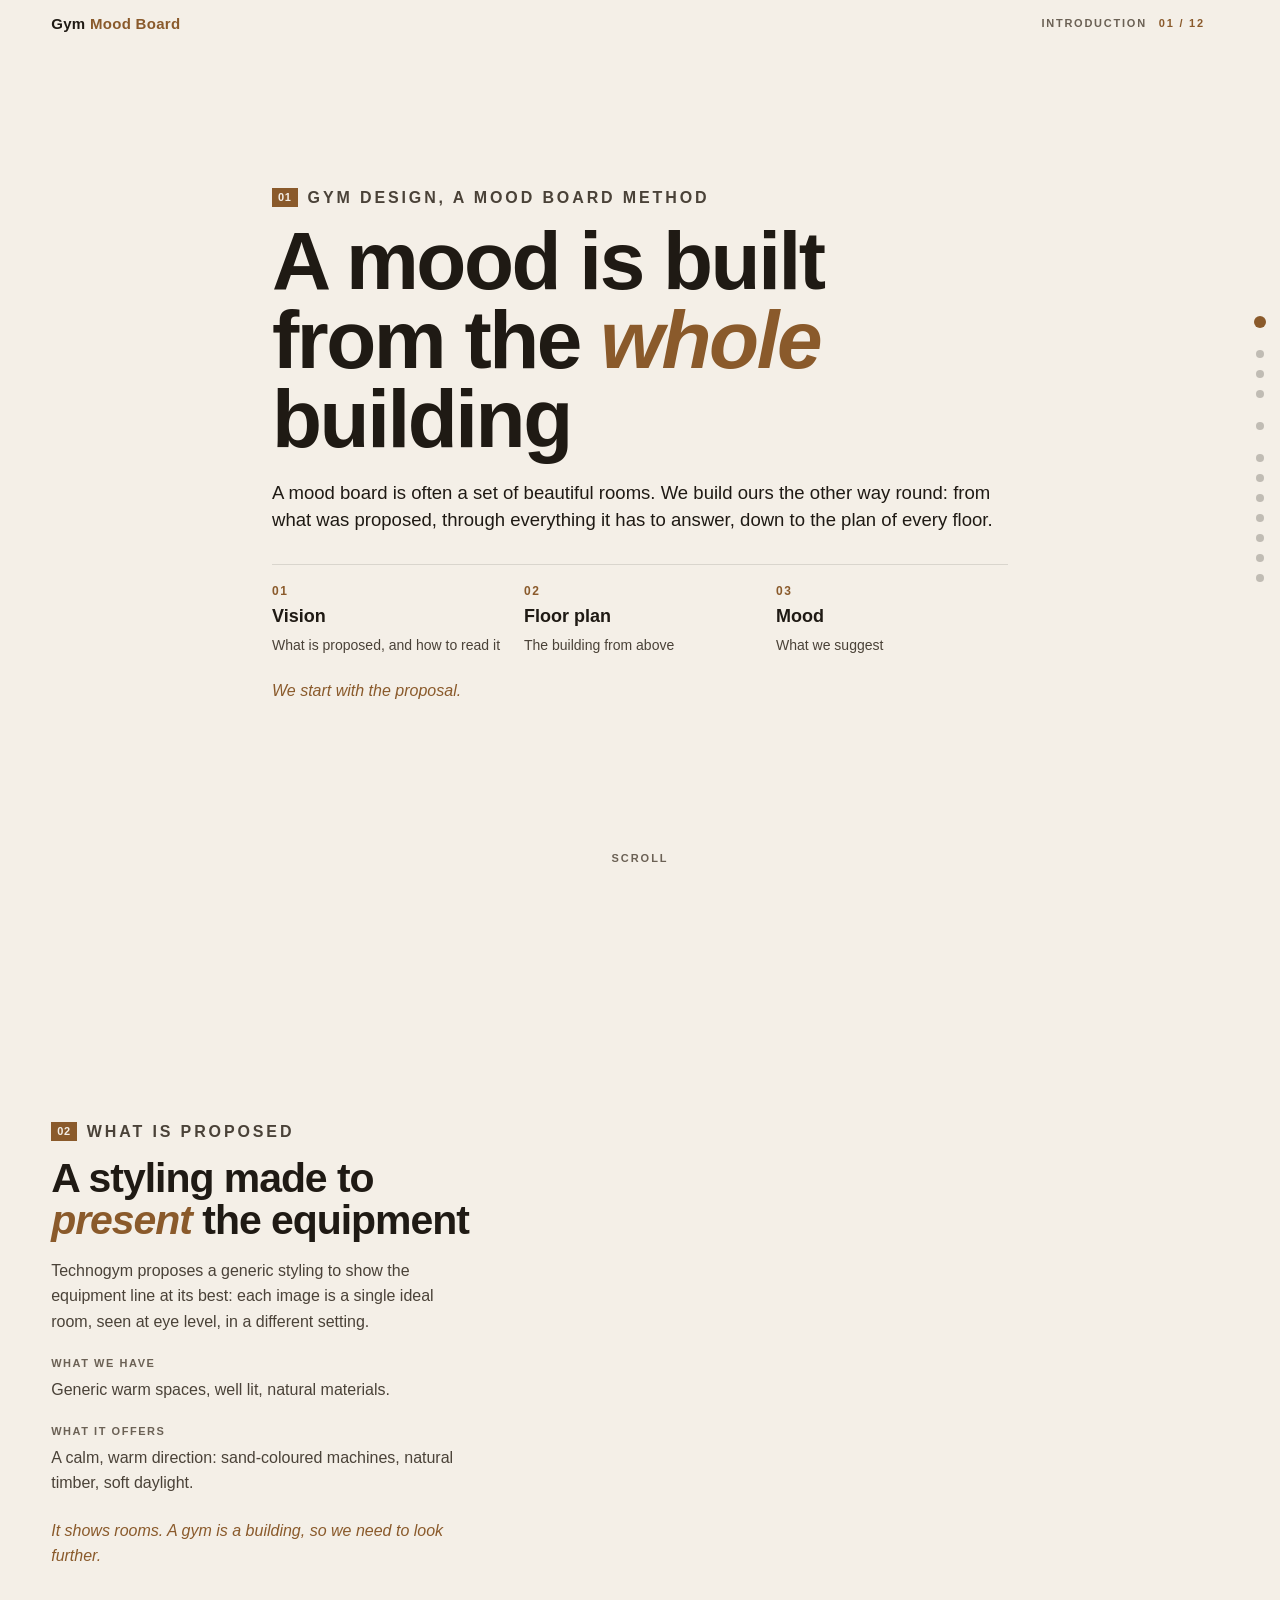
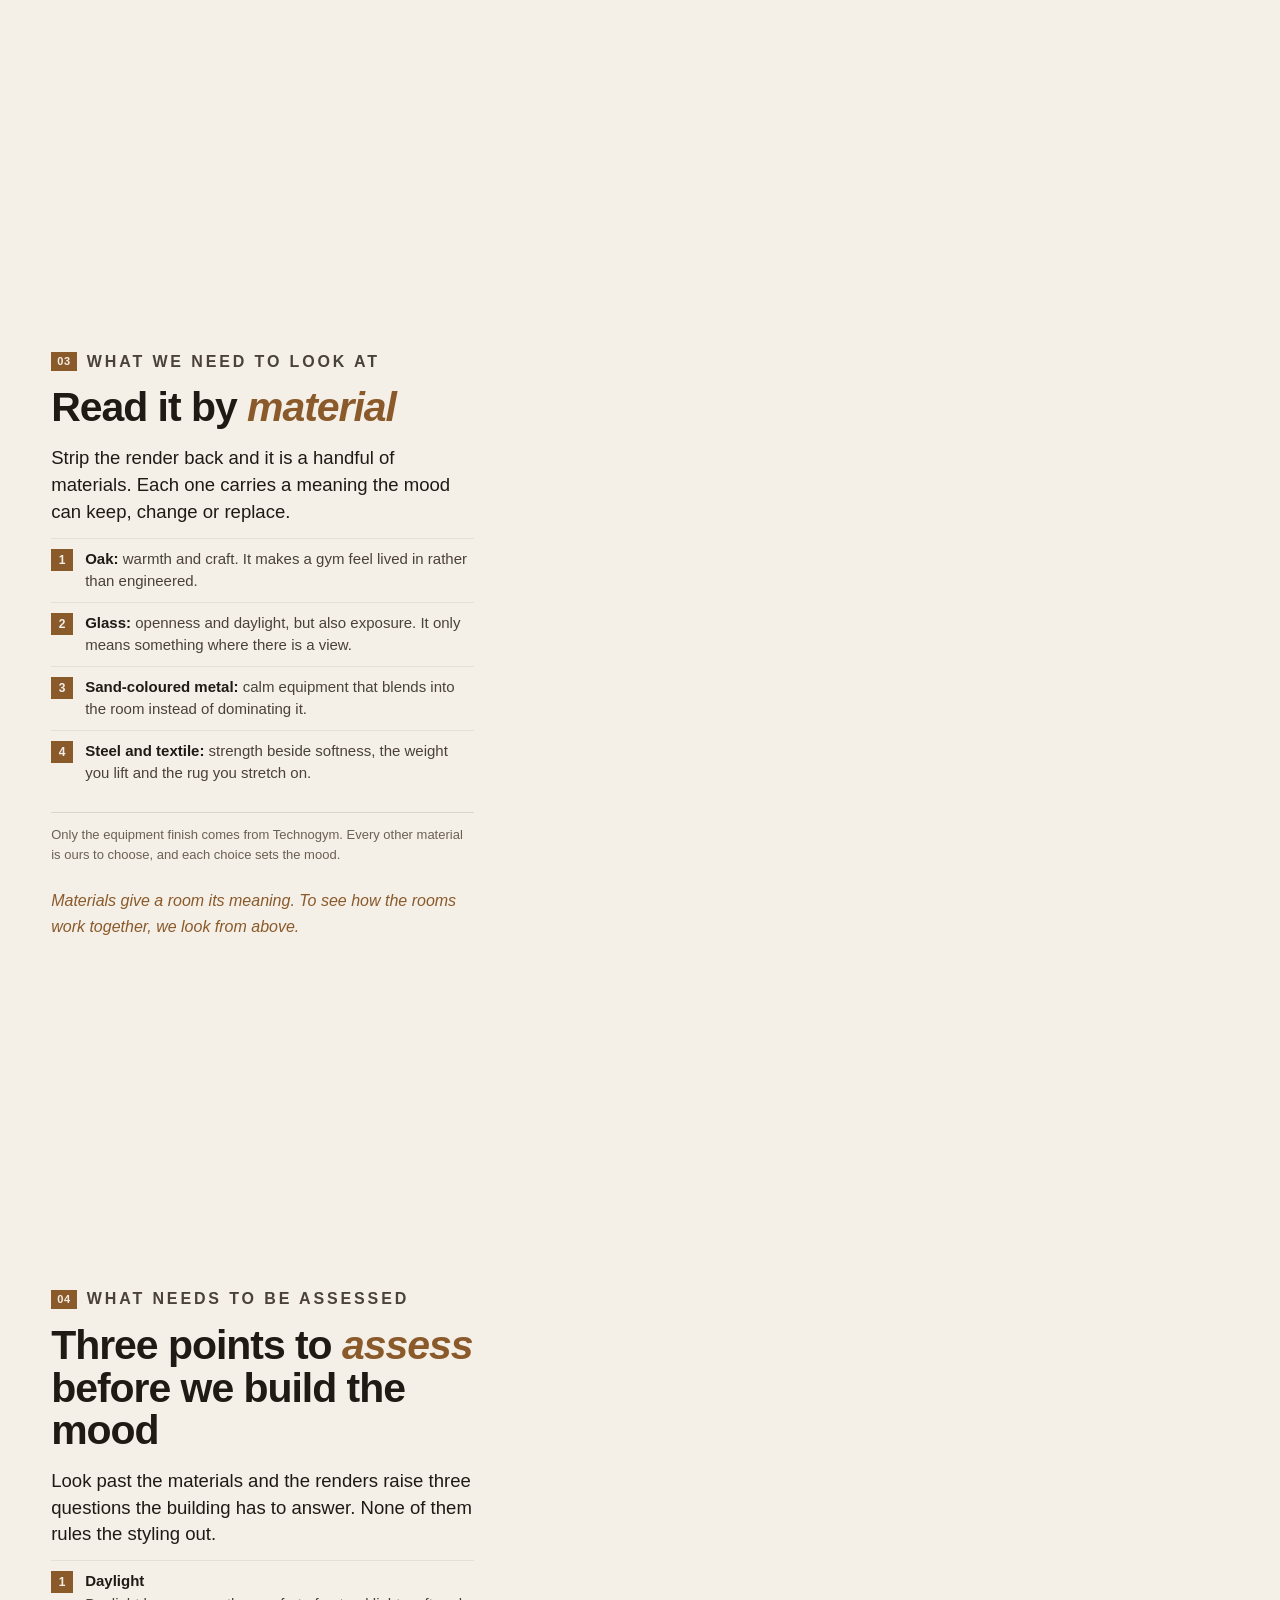
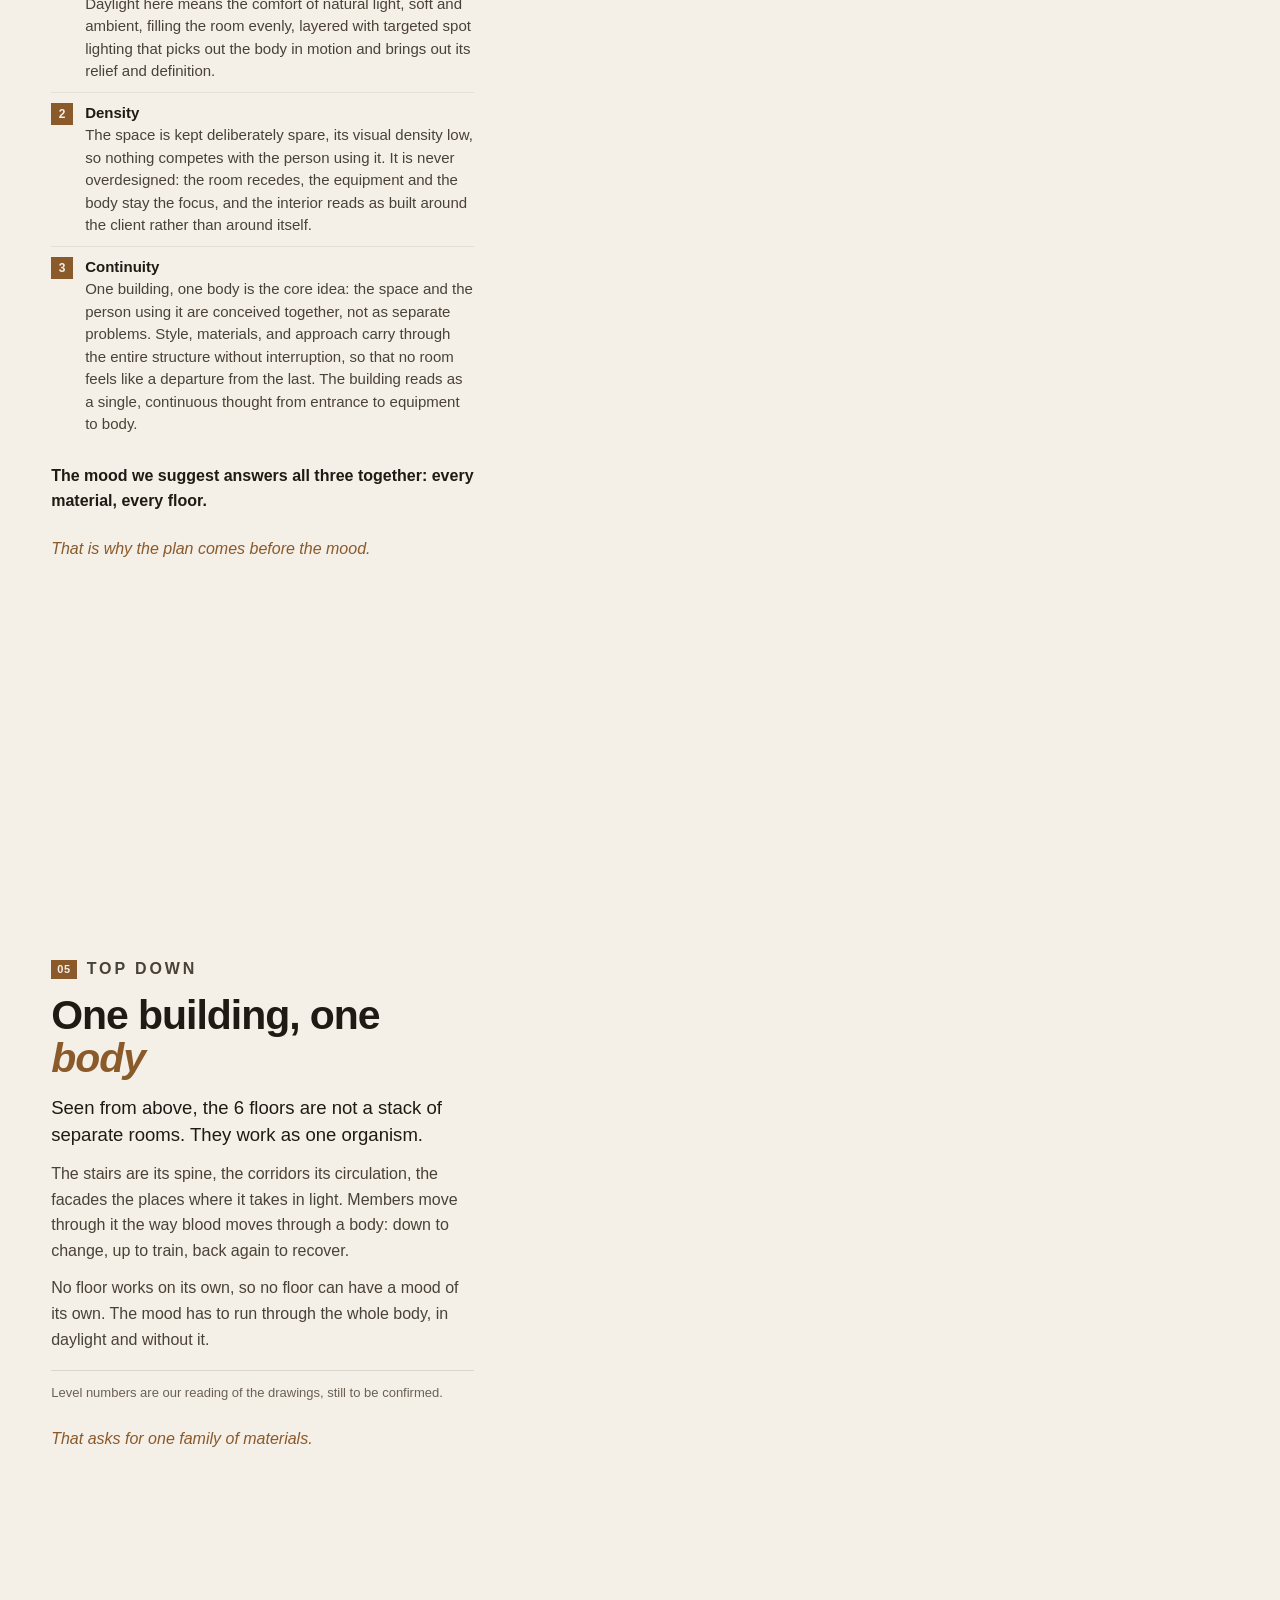
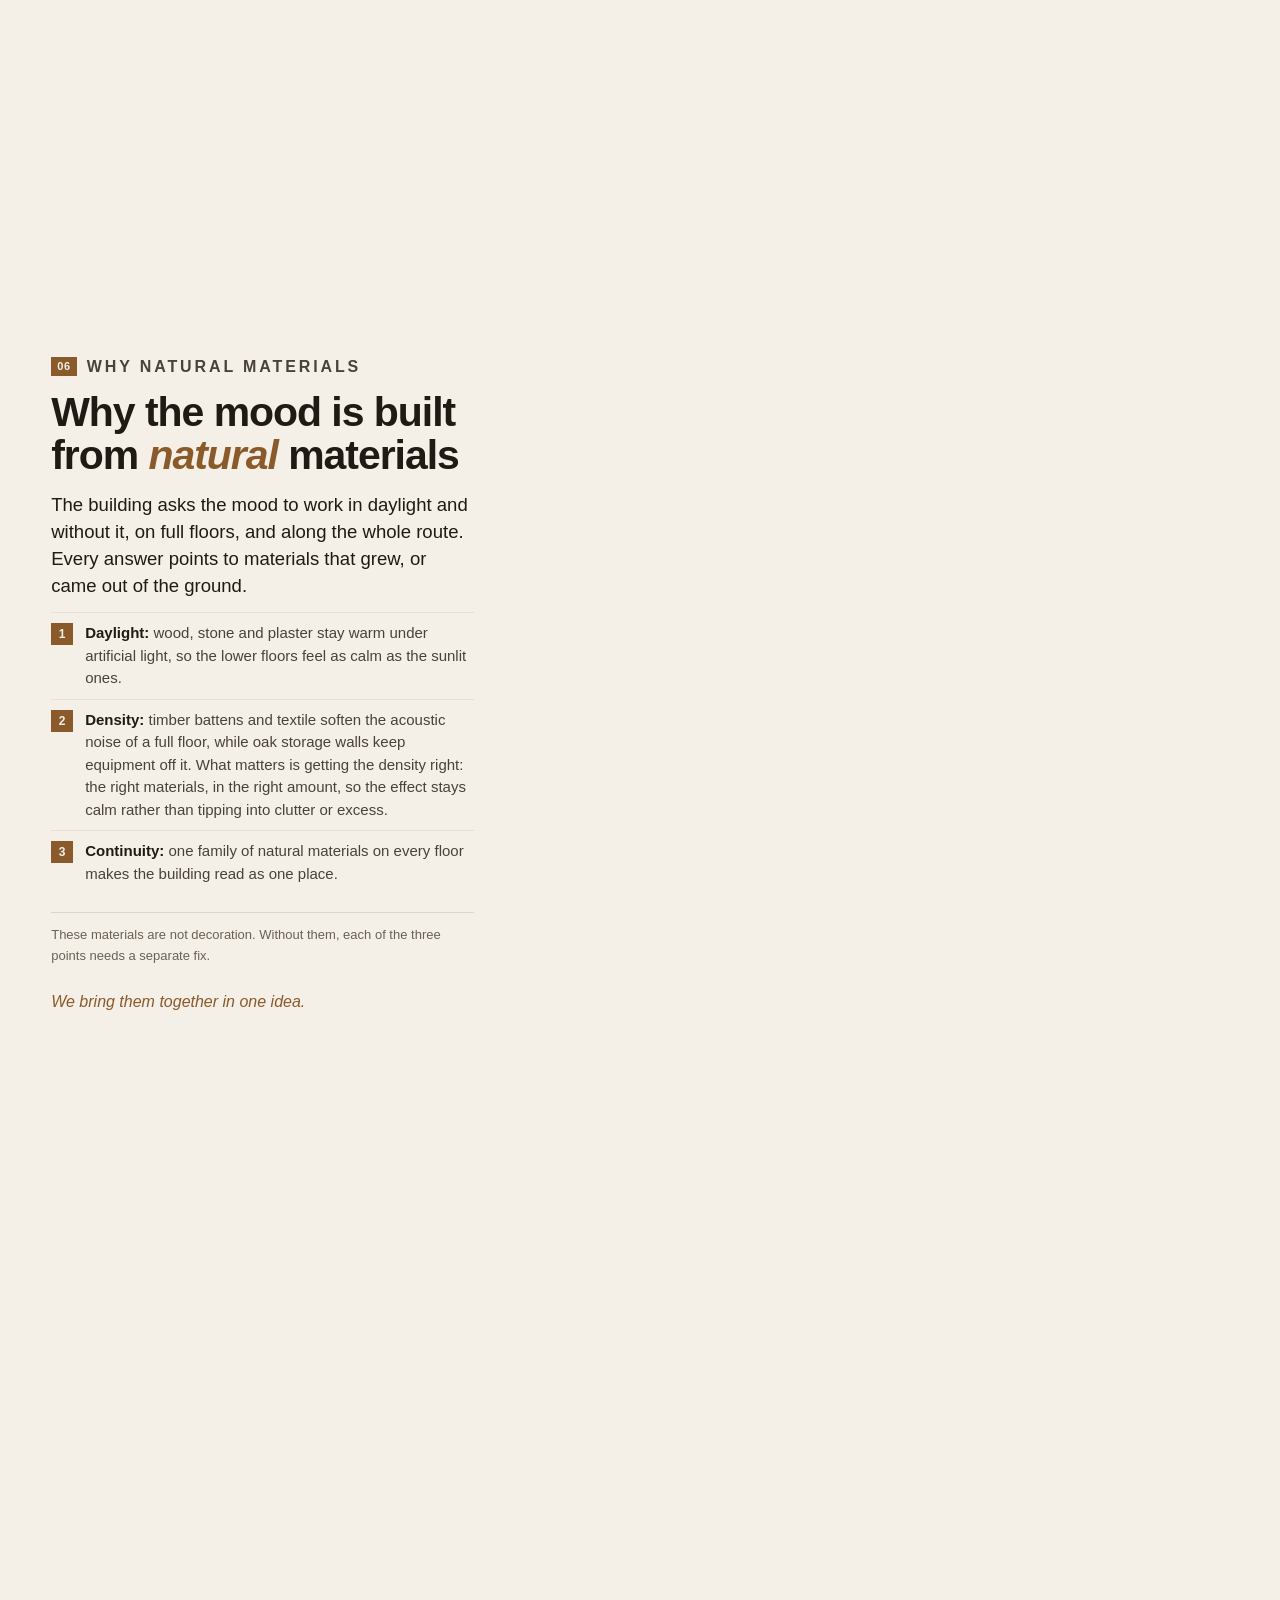
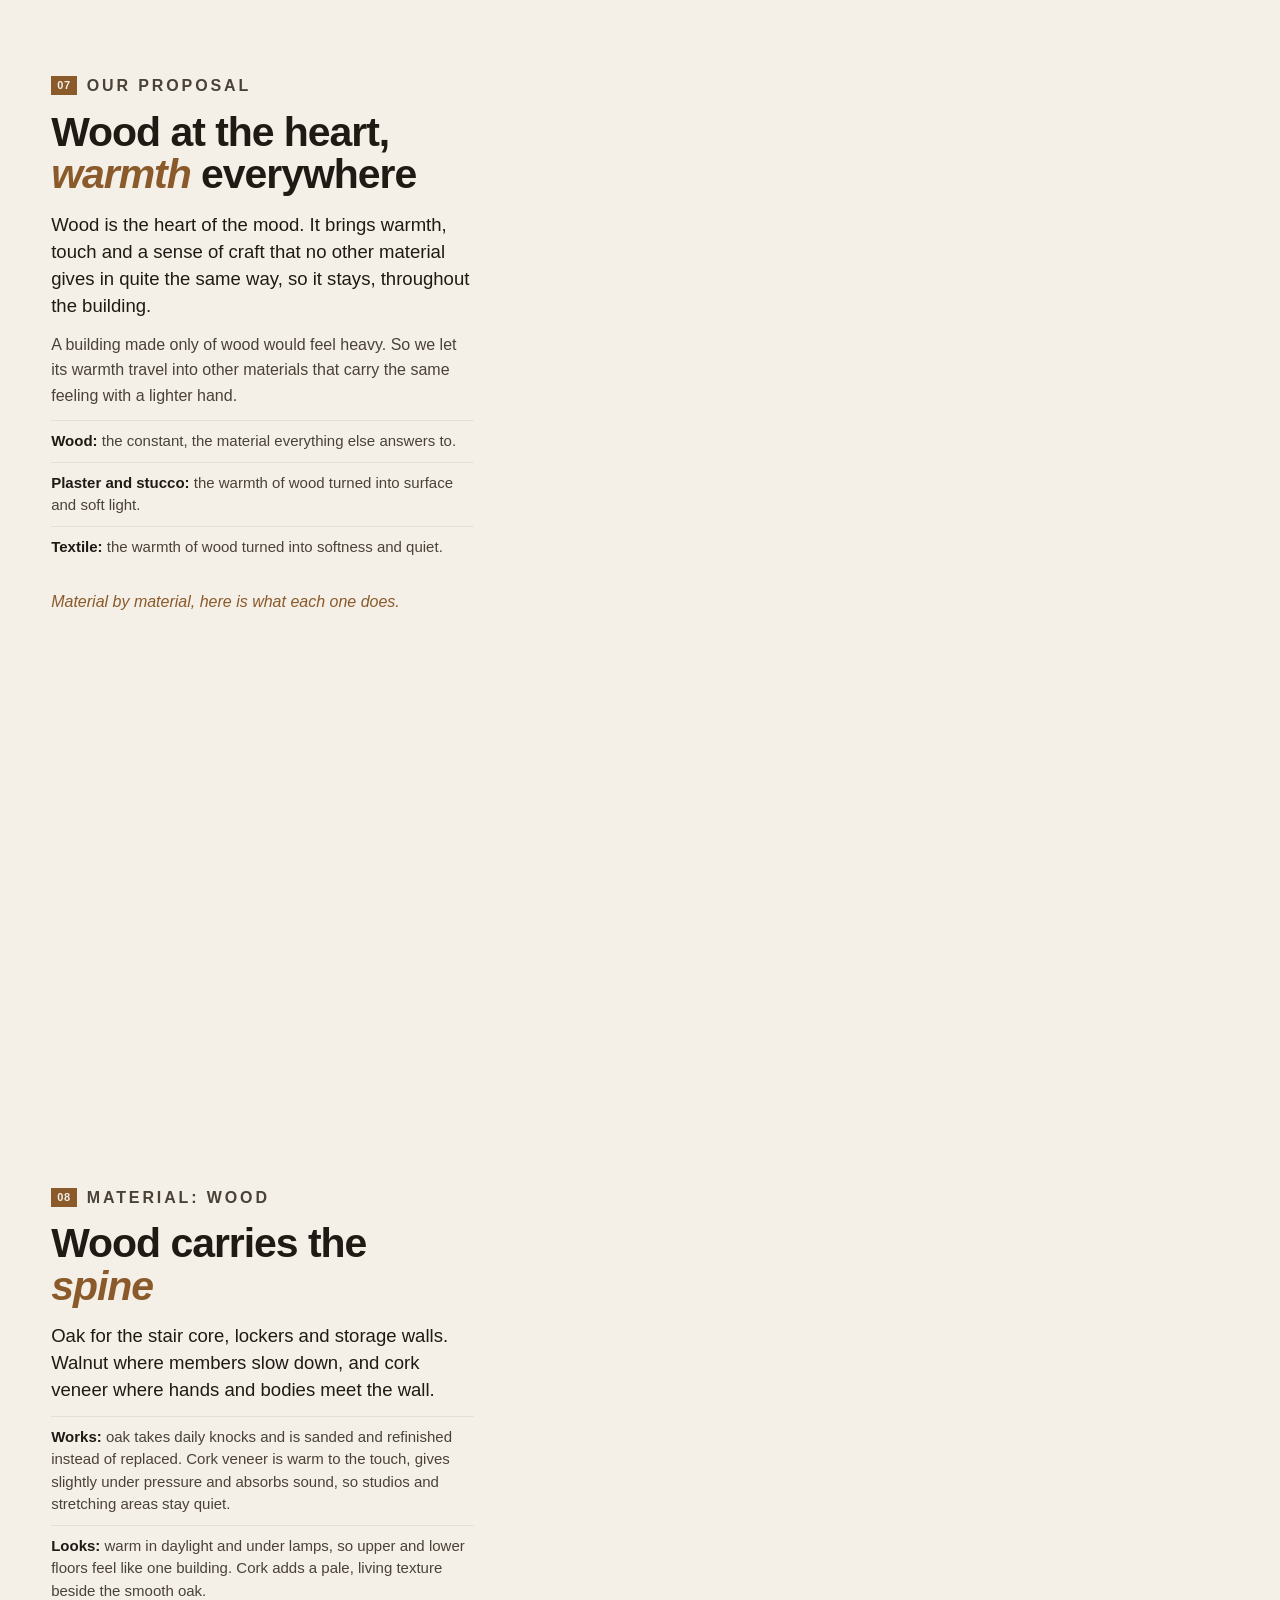
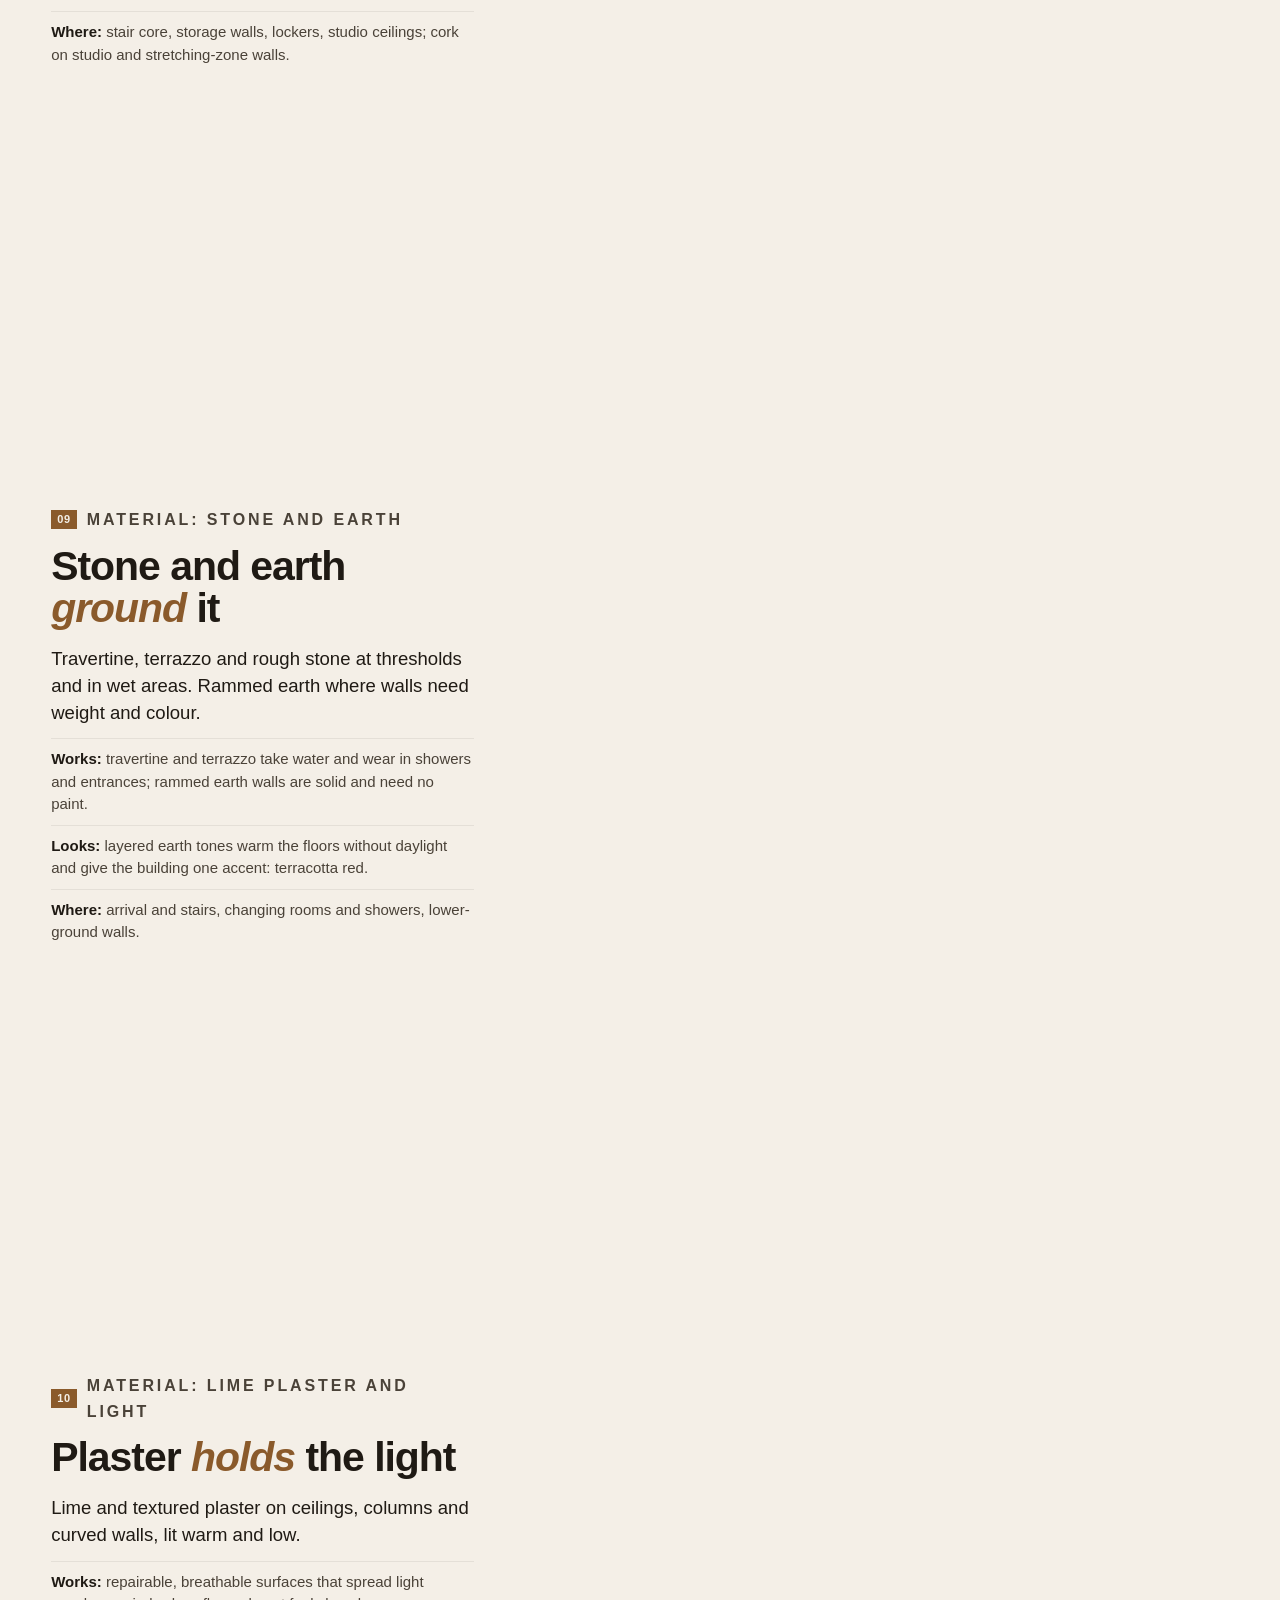
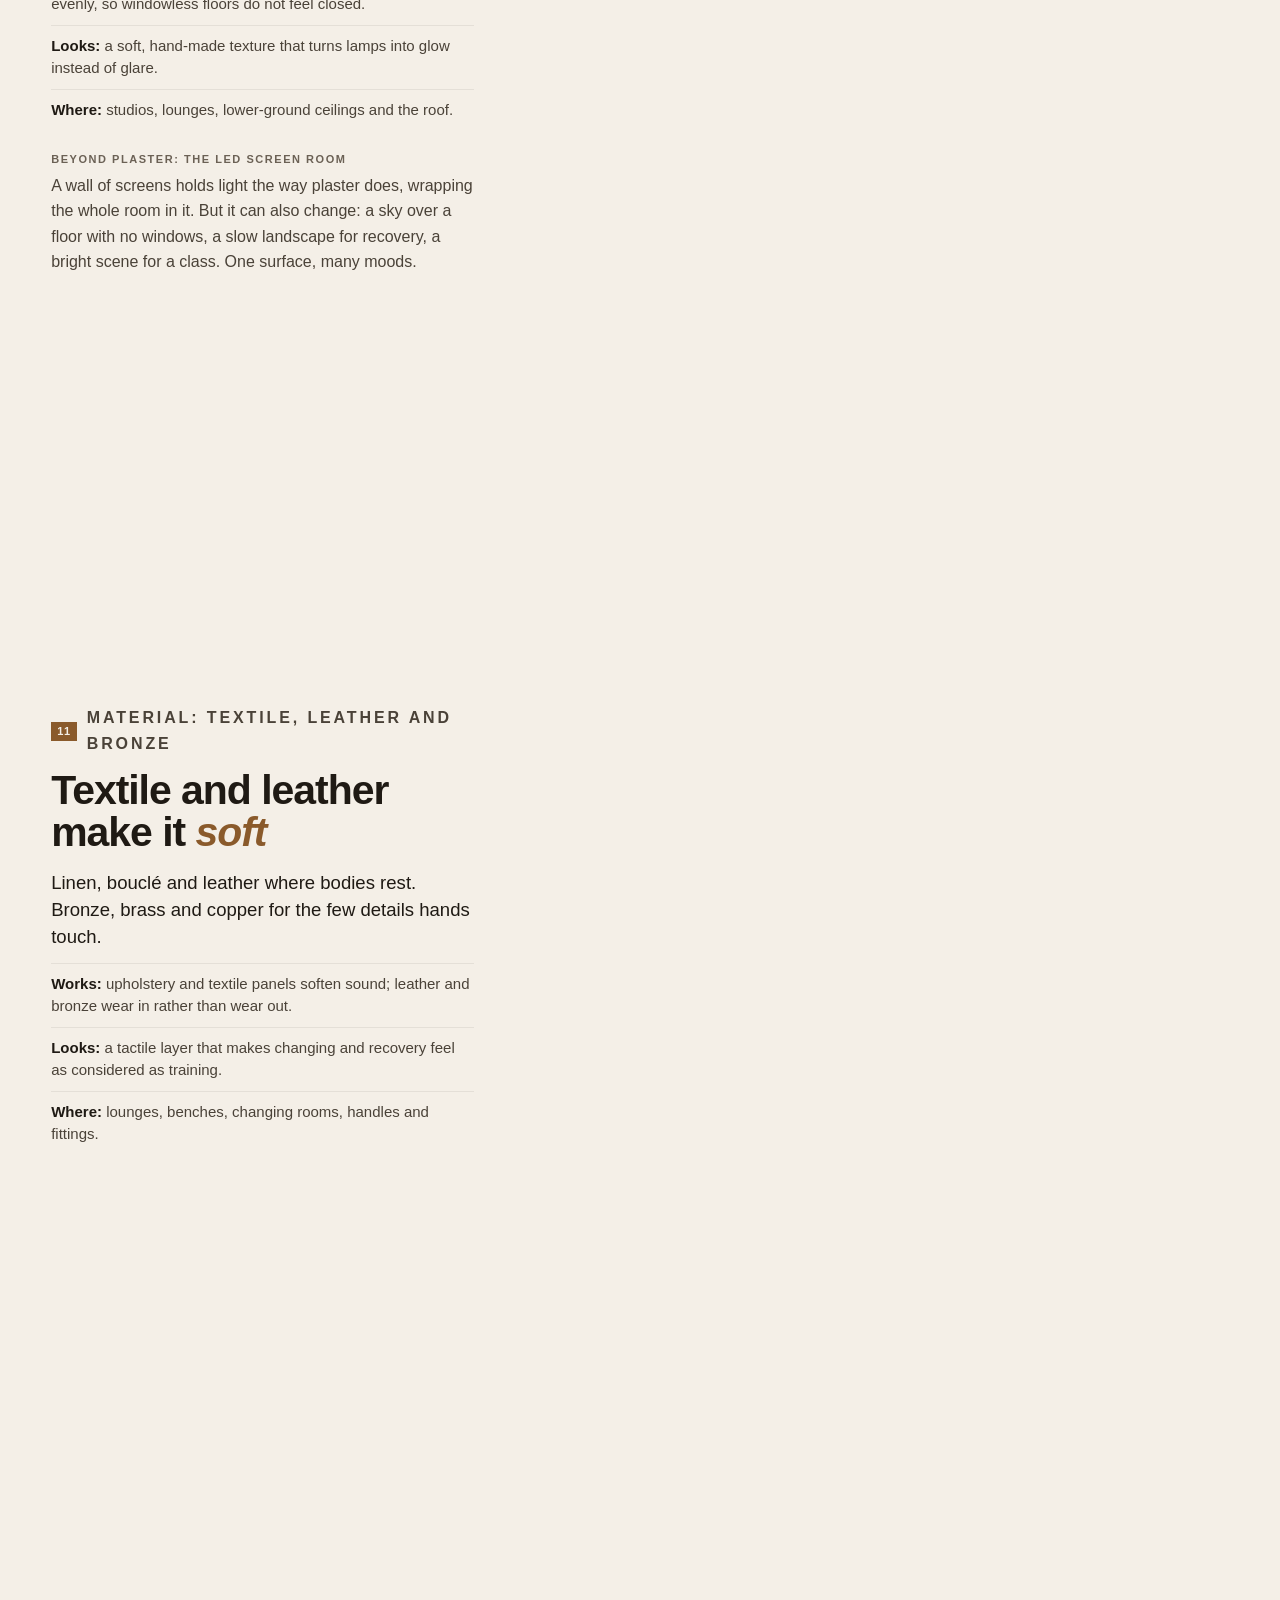
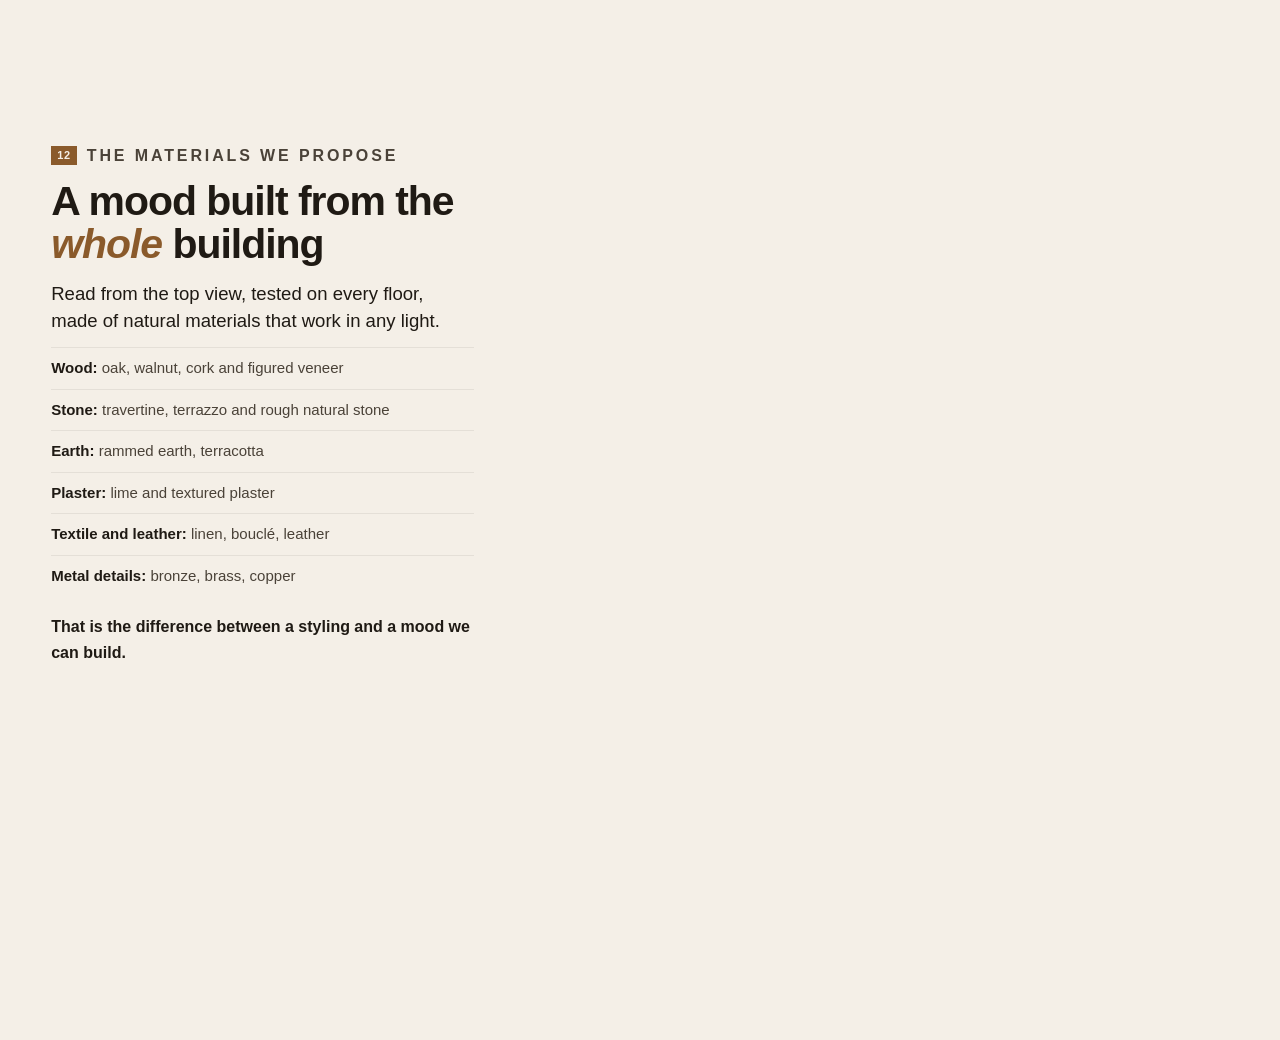
==== deck/index.html @ 0931b15e "Deck 10: orange glass studio (mood-56) replaces strength floor Co-Authored-By: Claude Opus 5 <norepl" ====
<!doctype html>
<html lang="en">
<head>
<meta charset="utf-8">
<meta name="viewport" content="width=device-width, initial-scale=1">
<title>Gym Mood Board</title>
<!-- All deck data lives here. Never edit by hand: run moodboard-assets/scripts/build_data.py -->
<script>window.__DATA__ = /*__DATA__*/{"images":{"vision-01-cardio-gallery-oak-ceiling":{"id":"vision-01-cardio-gallery-oak-ceiling","chapter":"01-vision","title":"Cardio gallery","alt":"Long training gallery with a row of Technogym treadmills along floor-to-ceiling windows, oak slat ceiling and a dumbbell rack on a round rug","tags":["technogym","cardio","overview","oak"],"palette":["#9a7e64","#b1977f","#705540","#c8b29d","#ece3db"],"web_w":1174,"web_h":647,"orientation":"landscape","src":"../assets/web/01-vision/vision-01-cardio-gallery-oak-ceiling.webp"},"vision-02-strength-circuit-green-wall":{"id":"vision-02-strength-circuit-green-wall","chapter":"01-vision","title":"Strength circuit","alt":"Technogym strength machines in stone grey in front of a green plant wall and oak slat panels, treadmill and cross trainer by a sea-view window","tags":["technogym","strength","overview","planting"],"palette":["#977d66","#56442e","#b6a596","#d1c6bd","#ede9e4"],"web_w":1201,"web_h":644,"orientation":"landscape","src":"../assets/web/01-vision/vision-02-strength-circuit-green-wall.webp"},"vision-03-open-studio-kettlebell-bench":{"id":"vision-03-open-studio-kettlebell-bench","chapter":"01-vision","title":"Open studio","alt":"Bright studio with timber beams and slatted columns, kettlebells on a stone bench in front and a treadmill and bike by the window","tags":["technogym","functional","overview","oak"],"palette":["#a79789","#cec7c0","#6d5746","#4b3627","#8b7463"],"web_w":1187,"web_h":709,"orientation":"landscape","src":"../assets/web/01-vision/vision-03-open-studio-kettlebell-bench.webp"},"vision-04-treadmill-row-windows":{"id":"vision-04-treadmill-row-windows","chapter":"01-vision","title":"Treadmill row","alt":"Close perspective along a row of champagne-coloured Technogym treadmills and cross trainers facing tall windows","tags":["technogym","cardio","detail"],"palette":["#c0ac9a","#e8dfd5","#604836","#917965","#a88f79"],"web_w":736,"web_h":397,"orientation":"landscape","src":"../assets/web/01-vision/vision-04-treadmill-row-windows.webp"},"vision-05-treadmill-bike-sunlit":{"id":"vision-05-treadmill-bike-sunlit","chapter":"01-vision","title":"Treadmill and bike","alt":"Technogym treadmill and upright bike in a sunlit plaster room with a terrace and potted olive tree","tags":["technogym","cardio","residential"],"palette":["#9e8f7f","#bab0a5","#6b5842","#e4ded8","#d3cdc3"],"web_w":1200,"web_h":900,"orientation":"landscape","src":"../assets/web/01-vision/vision-05-treadmill-bike-sunlit.webp"},"vision-06-kettlebell-wall-detail":{"id":"vision-06-kettlebell-wall-detail","chapter":"01-vision","title":"Kettlebell wall","alt":"Detail of a light oak wall with steel and wood kettlebells and dumbbells hung on pegs","tags":["technogym","storage","detail","oak"],"palette":["#9b846c","#a8937b","#b4a088","#836c56","#beb19f"],"web_w":736,"web_h":1307,"orientation":"portrait","src":"../assets/web/01-vision/vision-06-kettlebell-wall-detail.webp"},"vision-07-dumbbell-rack-walnut":{"id":"vision-07-dumbbell-rack-walnut","chapter":"01-vision","title":"Dumbbell rack","alt":"Two-tier chrome dumbbell rack against a walnut wall panel","tags":["technogym","storage","detail","walnut"],"palette":["#765b4d","#403028","#9c7d6c","#ba9b89","#d4b5a5"],"web_w":401,"web_h":600,"orientation":"portrait","src":"../assets/web/01-vision/vision-07-dumbbell-rack-walnut.webp"},"plan-level-02":{"id":"plan-level-02","chapter":"02-floor-plan","title":"Level 2","alt":"Floor plan of level 2: cardio lines, strength machines and free-weight benches in a long floor with a rounded corner","tags":["plan","cardio","strength"],"palette":["#ffffff","#afb4b9","#e3e6e9","#f9fafa","#feffff"],"web_w":3200,"web_h":1384,"orientation":"landscape","src":"../assets/web/02-floor-plan/plan-level-02.webp"},"plan-level-03":{"id":"plan-level-03","chapter":"02-floor-plan","title":"Level 3","alt":"Floor plan of level 3: strength machines and plate-loaded stations along the facade with a central free-weight area","tags":["plan","strength"],"palette":["#ffffff","#b0b5b9","#eeeff0","#feffff","#fffffe"],"web_w":3200,"web_h":1252,"orientation":"landscape","src":"../assets/web/02-floor-plan/plan-level-03.webp"},"plan-level-04":{"id":"plan-level-04","chapter":"02-floor-plan","title":"Level 4","alt":"Floor plan of level 4: studio with a grid of stations, cardio row and a line of treadmills along the curved end","tags":["plan","studio","cardio"],"palette":["#ffffff","#ebedee","#afb3b7","#feffff","#fffffe"],"web_w":3200,"web_h":1252,"orientation":"landscape","src":"../assets/web/02-floor-plan/plan-level-04.webp"},"plan-level-05":{"id":"plan-level-05","chapter":"02-floor-plan","title":"Level 5","alt":"Floor plan of level 5: changing rooms and showers at both ends of an open floor","tags":["plan","changing"],"palette":["#ffffff","#dfe0e0","#aaabab","#f3f4f4","#feffff"],"web_w":3200,"web_h":1252,"orientation":"landscape","src":"../assets/web/02-floor-plan/plan-level-05.webp"},"plan-level-b1":{"id":"plan-level-b1","chapter":"02-floor-plan","title":"Level -1","alt":"Floor plan of level -1: group cycling room, functional zone with rig and a studio next to the stair core","tags":["plan","studio","lower-ground"],"palette":["#ffffff","#999b9e","#e3e4e6","#feffff","#fffffe"],"web_w":3200,"web_h":3848,"orientation":"landscape","src":"../assets/web/02-floor-plan/plan-level-b1.webp"},"plan-level-b2":{"id":"plan-level-b2","chapter":"02-floor-plan","title":"Level -2","alt":"Floor plan of level -2: changing cubicles, locker rows and shower blocks around the stair cores","tags":["plan","changing","lower-ground"],"palette":["#ffffff","#969798","#d1d3d3","#f1f2f2","#fffffe"],"web_w":3200,"web_h":3846,"orientation":"landscape","src":"../assets/web/02-floor-plan/plan-level-b2.webp"},"mood-01-cardio-track-timber-ceiling":{"id":"mood-01-cardio-track-timber-ceiling","chapter":"03-mood","title":"Cardio track","alt":"Long cardio floor with treadmills by the windows, a measured running track in terracotta and timber ceiling with angled light lines","tags":["training-floor","cardio","terracotta","timber"],"palette":["#ac9174","#cfc1b1","#5e3421","#855f44","#9b6f4e"],"web_w":736,"web_h":920,"orientation":"portrait","src":"../assets/web/03-mood/mood-01-cardio-track-timber-ceiling.webp"},"mood-02-strength-floor-skylight-beams":{"id":"mood-02-strength-floor-skylight-beams","chapter":"03-mood","title":"Strength floor","alt":"Strength floor with cable machines and benches under plaster beams, skylights and a red light line","tags":["training-floor","strength","skylight"],"palette":["#ab8060","#553a30","#dbc5b1","#c4a78e","#eee8e2"],"web_w":736,"web_h":925,"orientation":"portrait","src":"../assets/web/03-mood/mood-02-strength-floor-skylight-beams.webp"},"mood-03-cardio-hall-orange-glow":{"id":"mood-03-cardio-hall-orange-glow","chapter":"03-mood","title":"Cardio hall","alt":"Dark concrete cardio hall under a long skylight with an orange-lit wall and black treadmills","tags":["training-floor","cardio","concrete","orange"],"palette":["#282120","#7c706d","#5c3d37","#9d9b99","#ecebea"],"web_w":736,"web_h":736,"orientation":"square","src":"../assets/web/03-mood/mood-03-cardio-hall-orange-glow.webp"},"mood-04-boutique-strength-studio":{"id":"mood-04-boutique-strength-studio","chapter":"03-mood","title":"Boutique strength studio","alt":"Boutique strength studio with oak floor, rubber mat zone, rack, bench and boxing bags in front of treadmills","tags":["training-floor","strength","oak"],"palette":["#b0a59b","#41372f","#8d7d6e","#c1bab4","#e2deda"],"web_w":1200,"web_h":1500,"orientation":"portrait","src":"../assets/web/03-mood/mood-04-boutique-strength-studio.webp"},"mood-05-heritage-arched-studio":{"id":"mood-05-heritage-arched-studio","chapter":"03-mood","title":"Heritage studio","alt":"Classic room with arched windows and coffered ceiling fitted with timber racks, wall bars, bench and woven rug","tags":["training-floor","strength","heritage","timber"],"palette":["#978a79","#aca395","#70614f","#c1bbb2","#e0dfdc"],"web_w":736,"web_h":1308,"orientation":"portrait","src":"../assets/web/03-mood/mood-05-heritage-arched-studio.webp"},"mood-06-warm-boxing-weights-room":{"id":"mood-06-warm-boxing-weights-room","chapter":"03-mood","title":"Warm weights room","alt":"Warmly lit room with brass dumbbell rack, leather boxing bag, wall bars and a bench on a speckled floor","tags":["training-floor","strength","boxing","brass"],"palette":["#866346","#6a4b37","#3d261a","#a4815e","#caaf8c"],"web_w":540,"web_h":720,"orientation":"portrait","src":"../assets/web/03-mood/mood-06-warm-boxing-weights-room.webp"},"mood-07-orange-dumbbell-room":{"id":"mood-07-orange-dumbbell-room","chapter":"03-mood","title":"Orange room","alt":"Monochrome orange room with folded panels, cork ceiling and a single black dumbbell rack","tags":["training-floor","colour","orange"],"palette":["#d1632b","#b84326","#852b1f","#de7333","#f0893a"],"web_w":236,"web_h":325,"orientation":"portrait","src":"../assets/web/03-mood/mood-07-orange-dumbbell-room.webp"},"mood-08-kettlebell-wall-oak":{"id":"mood-08-kettlebell-wall-oak","chapter":"03-mood","title":"Kettlebell wall","alt":"Functional room with a dark oak wall of hanging kettlebells and wall bars, yoga mats on a light oak floor","tags":["functional","storage","oak"],"palette":["#b8a48d","#977c62","#5a4330","#fbfaf8","#dcd3c8"],"web_w":736,"web_h":916,"orientation":"portrait","src":"../assets/web/03-mood/mood-08-kettlebell-wall-oak.webp"},"mood-09-functional-room-boxing-stand":{"id":"mood-09-functional-room-boxing-stand","chapter":"03-mood","title":"Functional room","alt":"Stone-floored functional room with a freestanding boxing bag, timber rig, kettlebells and wood panelled walls","tags":["functional","boxing","stone","walnut"],"palette":["#6f5645","#432f25","#988472","#c8baae","#e3d8d0"],"web_w":735,"web_h":525,"orientation":"landscape","src":"../assets/web/03-mood/mood-09-functional-room-boxing-stand.webp"},"mood-10-functional-wall-rail-system":{"id":"mood-10-functional-wall-rail-system","chapter":"03-mood","title":"Rail storage wall","alt":"Grey functional studio with a steel rail wall holding kettlebells, balls and a leather boxing bag","tags":["functional","storage","grey"],"palette":["#675a53","#b6b5b7","#3b312b","#988e88","#dbdbdc"],"web_w":736,"web_h":903,"orientation":"portrait","src":"../assets/web/03-mood/mood-10-functional-wall-rail-system.webp"},"mood-11-weights-shelf-brass-legs":{"id":"mood-11-weights-shelf-brass-legs","chapter":"03-mood","title":"Weights shelf","alt":"Pale panelled studio with a dark shelf of wooden dumbbells and medicine balls on brass legs, foam roller and mat","tags":["functional","storage","brass"],"palette":["#3b2b21","#d6c7b7","#e1d4c5","#9b8572","#e7dbce"],"web_w":736,"web_h":920,"orientation":"portrait","src":"../assets/web/03-mood/mood-11-weights-shelf-brass-legs.webp"},"mood-12-lit-equipment-shelving":{"id":"mood-12-lit-equipment-shelving","chapter":"03-mood","title":"Lit shelving","alt":"Backlit timber shelving holding balls, kettlebells and bands under a terracotta slatted ceiling","tags":["functional","storage","timber","lighting"],"palette":["#400f04","#997553","#51362c","#b8a491","#e7c58f"],"web_w":1000,"web_h":1500,"orientation":"portrait","src":"../assets/web/03-mood/mood-12-lit-equipment-shelving.webp"},"mood-13-medicine-ball-niches-concrete":{"id":"mood-13-medicine-ball-niches-concrete","chapter":"03-mood","title":"Ball niches","alt":"Round niches cut into a polished concrete wall, each holding a black medicine ball","tags":["functional","storage","concrete","detail"],"palette":["#8b8d87","#a7a8a6","#3e3e37","#bebfbf","#d9d9da"],"web_w":736,"web_h":1308,"orientation":"portrait","src":"../assets/web/03-mood/mood-13-medicine-ball-niches-concrete.webp"},"mood-14-barbell-plates-plinth":{"id":"mood-14-barbell-plates-plinth","chapter":"03-mood","title":"Barbell corner","alt":"Curl bar and walnut weight plates on a timber plinth in a plaster corner","tags":["functional","detail","walnut"],"palette":["#957c64","#533326","#a8947f","#b5afaa","#c3c6ce"],"web_w":736,"web_h":932,"orientation":"portrait","src":"../assets/web/03-mood/mood-14-barbell-plates-plinth.webp"},"mood-15-reformer-stone-wall-mirror":{"id":"mood-15-reformer-stone-wall-mirror","chapter":"03-mood","title":"Reformer studio","alt":"Woman training on a pilates reformer in front of a mirror and a rough stone wall, garden through the window","tags":["studio","pilates","stone"],"palette":["#887869","#b2ac9c","#523d31","#6a594d","#7a6352"],"web_w":736,"web_h":1104,"orientation":"portrait","src":"../assets/web/03-mood/mood-15-reformer-stone-wall-mirror.webp"},"mood-16-pilates-studio-copper-grid":{"id":"mood-16-pilates-studio-copper-grid","chapter":"03-mood","title":"Pilates grid","alt":"Pilates studio seen through a copper grid screen with pale balls, reformers and a circular light","tags":["studio","pilates","copper"],"palette":["#6a3f29","#825e45","#432617","#9d775c","#c09f85"],"web_w":736,"web_h":1104,"orientation":"portrait","src":"../assets/web/03-mood/mood-16-pilates-studio-copper-grid.webp"},"mood-17-amber-reformer-studio":{"id":"mood-17-amber-reformer-studio","chapter":"03-mood","title":"Amber studio","alt":"Reformer studio glowing amber from a backlit shelf wall of mats, blocks and kettlebells","tags":["studio","pilates","lighting","amber"],"palette":["#b2521a","#bf7a35","#833915","#e7b560","#fde582"],"web_w":736,"web_h":920,"orientation":"portrait","src":"../assets/web/03-mood/mood-17-amber-reformer-studio.webp"},"mood-18-steel-dumbbell-cabinet":{"id":"mood-18-steel-dumbbell-cabinet","chapter":"03-mood","title":"Steel and oak cabinet","alt":"Rounded oak cabinet holding dumbbells, roller and ball against brushed steel wall panels","tags":["detail","storage","steel","oak"],"palette":["#7f6d5f","#a99e8f","#392f2a","#c0bcb1","#d1d4cf"],"web_w":736,"web_h":920,"orientation":"portrait","src":"../assets/web/03-mood/mood-18-steel-dumbbell-cabinet.webp"},"mood-19-leather-weights-tray":{"id":"mood-19-leather-weights-tray","chapter":"03-mood","title":"Leather weights tray","alt":"Walnut and leather tray with chrome dumbbells, kettlebells, gloves and towel on travertine","tags":["detail","storage","leather","travertine"],"palette":["#978168","#ad997f","#5f4630","#cac2b3","#ddddd7"],"web_w":736,"web_h":1308,"orientation":"portrait","src":"../assets/web/03-mood/mood-19-leather-weights-tray.webp"},"mood-20-wood-lockers-long-bench":{"id":"mood-20-wood-lockers-long-bench","chapter":"03-mood","title":"Timber locker hall","alt":"Changing room with tall timber lockers with ring pulls and a long upholstered bench","tags":["changing","lockers","timber"],"palette":["#392417","#a8886d","#71533c","#c0a58b","#d8cabb"],"web_w":736,"web_h":1104,"orientation":"portrait","src":"../assets/web/03-mood/mood-20-wood-lockers-long-bench.webp"},"mood-21-oak-lockers-vanity-lounge":{"id":"mood-21-oak-lockers-vanity-lounge","chapter":"03-mood","title":"Oak locker lounge","alt":"Soft oak changing lounge with pale lockers, glowing ottoman, vanity desk and shelving of towels","tags":["changing","lockers","oak","lighting"],"palette":["#86674d","#a38f7e","#6f4929","#573217","#794e2b"],"web_w":735,"web_h":1029,"orientation":"portrait","src":"../assets/web/03-mood/mood-21-oak-lockers-vanity-lounge.webp"},"mood-22-oak-locker-hall-cove-light":{"id":"mood-22-oak-locker-hall-cove-light","chapter":"03-mood","title":"Cove-lit locker hall","alt":"Oak locker islands with benches under a cove-lit plaster ceiling","tags":["changing","lockers","oak","lighting"],"palette":["#dfd1bf","#7a573b","#846143","#b09574","#61422c"],"web_w":735,"web_h":490,"orientation":"landscape","src":"../assets/web/03-mood/mood-22-oak-locker-hall-cove-light.webp"},"mood-23-oak-lockers-round-pouf":{"id":"mood-23-oak-lockers-round-pouf","chapter":"03-mood","title":"Locker room pouf","alt":"Light oak lockers around a white round pouf with rolled towels","tags":["changing","lockers","oak"],"palette":["#b5947a","#d5c3b8","#9e744c","#c7b0a1","#e2d4cd"],"web_w":768,"web_h":1025,"orientation":"portrait","src":"../assets/web/03-mood/mood-23-oak-lockers-round-pouf.webp"},"mood-24-pale-locker-corridor":{"id":"mood-24-pale-locker-corridor","chapter":"03-mood","title":"Pale locker corridor","alt":"Narrow corridor of pale laminate lockers with a rust ceiling and light stone floor","tags":["changing","lockers","pale"],"palette":["#dfcdbe","#baa798","#6a4336","#f2e9e4","#ebdfd5"],"web_w":735,"web_h":1103,"orientation":"portrait","src":"../assets/web/03-mood/mood-24-pale-locker-corridor.webp"},"mood-25-bronze-locker-alcoves":{"id":"mood-25-bronze-locker-alcoves","chapter":"03-mood","title":"Bronze lockers","alt":"Bronze-toned lockers set in white alcoves with timber soffits and an oak floor","tags":["changing","lockers","bronze"],"palette":["#684128","#bfb09f","#997a63","#c6b8a8","#cbc3b8"],"web_w":1080,"web_h":1350,"orientation":"portrait","src":"../assets/web/03-mood/mood-25-bronze-locker-alcoves.webp"},"mood-26-terracotta-locker-lounge":{"id":"mood-26-terracotta-locker-lounge","chapter":"03-mood","title":"Terracotta locker lounge","alt":"Locker lounge with leather benches and towels under a terracotta lit ceiling, numbered locker range signage","tags":["changing","lockers","terracotta"],"palette":["#9b7957","#542c1e","#88573d","#ccc2b5","#ab9883"],"web_w":736,"web_h":920,"orientation":"portrait","src":"../assets/web/03-mood/mood-26-terracotta-locker-lounge.webp"},"mood-27-dark-locker-room-red-glow":{"id":"mood-27-dark-locker-room-red-glow","chapter":"03-mood","title":"Dark locker room","alt":"Dark locker room with an upholstered navy bench and red light line under an exposed ceiling","tags":["changing","lockers","dark","red"],"palette":["#0b0911","#361e21","#4f3934","#78574d","#ae8d7e"],"web_w":736,"web_h":920,"orientation":"portrait","src":"../assets/web/03-mood/mood-27-dark-locker-room-red-glow.webp"},"mood-28-dark-locker-room-symmetry":{"id":"mood-28-dark-locker-room-symmetry","chapter":"03-mood","title":"Locker room symmetry","alt":"Symmetrical dark locker room with a central bench and a red glowing ceiling edge","tags":["changing","lockers","dark","red"],"palette":["#3e2625","#140b10","#5b423a","#7f5e52","#aa8d7d"],"web_w":735,"web_h":490,"orientation":"landscape","src":"../assets/web/03-mood/mood-28-dark-locker-room-symmetry.webp"},"mood-29-red-white-locker-lounge":{"id":"mood-29-red-white-locker-lounge","chapter":"03-mood","title":"Red and white lockers","alt":"White tiled changing area with timber lockers and red upholstered stools and niches","tags":["changing","lockers","red","tile"],"palette":["#b5a297","#9e7b69","#833230","#c6b7b1","#d7d2d0"],"web_w":236,"web_h":165,"orientation":"landscape","src":"../assets/web/03-mood/mood-29-red-white-locker-lounge.webp"},"mood-30-red-grey-vanity-corridor":{"id":"mood-30-red-grey-vanity-corridor","chapter":"03-mood","title":"Vanity corridor","alt":"Grey corridor with a rust red reception counter, vanity with hairdryers and orange stools","tags":["changing","vanity","red","grey"],"palette":["#120908","#6b5956","#402823","#887b7a","#b6b0af"],"web_w":735,"web_h":565,"orientation":"landscape","src":"../assets/web/03-mood/mood-30-red-grey-vanity-corridor.webp"},"mood-31-red-black-washbasins":{"id":"mood-31-red-black-washbasins","chapter":"03-mood","title":"Red washbasins","alt":"Black mirrored wall above a red washbasin counter with a red light strip and grey tiles","tags":["changing","washroom","red","black"],"palette":["#211716","#491b1c","#6b5553","#aba3a0","#d7d3d2"],"web_w":736,"web_h":1040,"orientation":"portrait","src":"../assets/web/03-mood/mood-31-red-black-washbasins.webp"},"mood-32-red-shower-cubicles":{"id":"mood-32-red-shower-cubicles","chapter":"03-mood","title":"Red showers","alt":"Row of shower cubicles fully tiled in glossy red with steel dividers","tags":["changing","showers","red"],"palette":["#a7776c","#6f1913","#bbb2ad","#ad3b32","#961c15"],"web_w":735,"web_h":490,"orientation":"landscape","src":"../assets/web/03-mood/mood-32-red-shower-cubicles.webp"},"mood-33-green-vanity-corridor":{"id":"mood-33-green-vanity-corridor","chapter":"03-mood","title":"Green vanity corridor","alt":"Changing corridor with dark timber panels, green carpet and tiles, a row of basins with globe lights and a bench","tags":["changing","vanity","green","timber"],"palette":["#241d17","#7a766e","#514438","#968a7f","#bfada2"],"web_w":736,"web_h":981,"orientation":"portrait","src":"../assets/web/03-mood/mood-33-green-vanity-corridor.webp"},"mood-34-green-niches-round-mirror":{"id":"mood-34-green-niches-round-mirror","chapter":"03-mood","title":"Round mirror lounge","alt":"Timber lounge with green-lit niches, leather benches and a large backlit round mirror","tags":["changing","vanity","green","leather"],"palette":["#79664a","#c0ad8e","#362012","#423322","#5c3f28"],"web_w":600,"web_h":750,"orientation":"portrait","src":"../assets/web/03-mood/mood-34-green-niches-round-mirror.webp"},"mood-35-plaster-lounge-tiled-column":{"id":"mood-35-plaster-lounge-tiled-column","chapter":"03-mood","title":"Plaster lounge","alt":"Curved plaster lounge with a sunken seat, tiled column, round table and carved stone floor","tags":["wellness","lounge","plaster"],"palette":["#694b2b","#a37e57","#c6a580","#d7bda0","#e4d3bf"],"web_w":736,"web_h":1104,"orientation":"portrait","src":"../assets/web/03-mood/mood-35-plaster-lounge-tiled-column.webp"},"mood-36-spa-pool-oculus-steam":{"id":"mood-36-spa-pool-oculus-steam","chapter":"03-mood","title":"Spa pool","alt":"Figure in a white robe beside a steaming pool under a circular skylight and rough stone wall","tags":["wellness","spa","stone"],"palette":["#584c3e","#867563","#2f241a","#ebdbcd","#c2b09d"],"web_w":736,"web_h":920,"orientation":"portrait","src":"../assets/web/03-mood/mood-36-spa-pool-oculus-steam.webp"},"mood-37-orange-gradient-lounge":{"id":"mood-37-orange-gradient-lounge","chapter":"03-mood","title":"Gradient lounge","alt":"Lounge seating and steel side tables in front of frosted glass washed with an orange gradient light","tags":["wellness","lounge","orange","lighting"],"palette":["#825440","#c55b46","#b27662","#ad8c7f","#d6ba9b"],"web_w":928,"web_h":1160,"orientation":"portrait","src":"../assets/web/03-mood/mood-37-orange-gradient-lounge.webp"},"mood-38-rammed-earth-display-ledge":{"id":"mood-38-rammed-earth-display-ledge","chapter":"03-mood","title":"Rammed earth ledge","alt":"Long rammed earth wall with a ledge displaying kettles under a light ceiling","tags":["reception","display","rammed-earth"],"palette":["#a37a53","#745238","#b19c85","#ffffff","#fcfbf7"],"web_w":736,"web_h":736,"orientation":"square","src":"../assets/web/03-mood/mood-38-rammed-earth-display-ledge.webp"},"mood-39-rammed-earth-display-niches":{"id":"mood-39-rammed-earth-display-niches","chapter":"03-mood","title":"Earth niches","alt":"Curved rammed earth wall with steel-lined display niches lit from inside","tags":["reception","display","rammed-earth"],"palette":["#925e3d","#674735","#b47e55","#cb9361","#d49f6e"],"web_w":720,"web_h":900,"orientation":"portrait","src":"../assets/web/03-mood/mood-39-rammed-earth-display-niches.webp"},"mood-40-rammed-earth-bench-alcove":{"id":"mood-40-rammed-earth-bench-alcove","chapter":"03-mood","title":"Earth alcove","alt":"Layered pink and ochre rammed earth wall with a deep alcove and timber bench","tags":["reception","rammed-earth","bench"],"palette":["#b0836f","#24110c","#d2ac94","#3c241c","#624133"],"web_w":1200,"web_h":1500,"orientation":"portrait","src":"../assets/web/03-mood/mood-40-rammed-earth-bench-alcove.webp"},"mood-41-sphere-bench-sneaker-display":{"id":"mood-41-sphere-bench-sneaker-display","chapter":"03-mood","title":"Sphere bench","alt":"Sculptural bench made of pale spheres displaying a pair of white sneakers","tags":["reception","display","sculptural"],"palette":["#a19271","#baac90","#7b6f52","#d3c9b2","#eae5d7"],"web_w":736,"web_h":1104,"orientation":"portrait","src":"../assets/web/03-mood/mood-41-sphere-bench-sneaker-display.webp"},"mood-42-beige-material-board":{"id":"mood-42-beige-material-board","chapter":"03-mood","title":"Beige material board","alt":"Flat-lay material board of beige stone, fluted panel, boucle, oak chevron and linen samples","tags":["materials","board","beige"],"palette":["#8a7059","#cabbab","#a7927f","#d4c7bb","#dbd1c9"],"web_w":735,"web_h":919,"orientation":"portrait","src":"../assets/web/03-mood/mood-42-beige-material-board.webp"},"mood-43-linen-walnut-leather-samples":{"id":"mood-43-linen-walnut-leather-samples","chapter":"03-mood","title":"Linen, walnut, leather","alt":"Close-up of linen fabric, walnut strip, tan leather and travertine samples with a brass joint","tags":["materials","board","walnut","leather"],"palette":["#896a50","#5b422d","#c8baa8","#af987e","#d6c9b9"],"web_w":736,"web_h":1324,"orientation":"portrait","src":"../assets/web/03-mood/mood-43-linen-walnut-leather-samples.webp"},"mood-44-travertine-oak-joint":{"id":"mood-44-travertine-oak-joint","chapter":"03-mood","title":"Travertine and wood","alt":"Travertine block meeting an oak top with a brass inlay in raking sunlight","tags":["materials","travertine","oak","detail"],"palette":["#beb2a6","#7d664e","#a2907c","#dcd0c1","#efefea"],"web_w":736,"web_h":1308,"orientation":"portrait","src":"../assets/web/03-mood/mood-44-travertine-oak-joint.webp"},"mood-45-travertine-carved-logo":{"id":"mood-45-travertine-carved-logo","chapter":"03-mood","title":"Carved travertine","alt":"Vein-cut travertine wall with a logo carved into the stone","tags":["materials","travertine","signage"],"palette":["#c0b3a7","#cbc1b5","#a99c8f","#d3c9be","#d9d1c7"],"web_w":1067,"web_h":1600,"orientation":"portrait","src":"../assets/web/03-mood/mood-45-travertine-carved-logo.webp"},"mood-46-textured-plaster-column":{"id":"mood-46-textured-plaster-column","chapter":"03-mood","title":"Textured plaster","alt":"Close-up of a column with deep horizontal combed plaster texture in sand tones","tags":["materials","plaster","texture"],"palette":["#533323","#b18d6e","#c6a586","#75533d","#d6b99d"],"web_w":1067,"web_h":1600,"orientation":"portrait","src":"../assets/web/03-mood/mood-46-textured-plaster-column.webp"},"mood-47-plaster-column-glow-base":{"id":"mood-47-plaster-column-glow-base","chapter":"03-mood","title":"Glowing column base","alt":"Rounded plaster column with a warm light strip at its base on a travertine floor","tags":["materials","plaster","lighting"],"palette":["#705a3e","#685336","#5f4b2f","#806747","#b09674"],"web_w":564,"web_h":752,"orientation":"portrait","src":"../assets/web/03-mood/mood-47-plaster-column-glow-base.webp"},"mood-48-pale-figured-veneer":{"id":"mood-48-pale-figured-veneer","chapter":"03-mood","title":"Pale figured veneer","alt":"Pale wood veneer with wavy figured grain","tags":["materials","veneer","texture"],"palette":["#b8a187","#bea98f","#ae957b","#c1ae93","#c5b398"],"web_w":736,"web_h":981,"orientation":"portrait","src":"../assets/web/03-mood/mood-48-pale-figured-veneer.webp"},"mood-49-white-burl-veneer":{"id":"mood-49-white-burl-veneer","chapter":"03-mood","title":"Cork veneer","alt":"Close-up of pale cork veneer with a dense, swirling natural pattern","tags":["materials","veneer","cork","texture"],"palette":["#ddd7cc","#e3ddd3","#d7d1c4","#dad3c8","#d0c8bb"],"web_w":736,"web_h":1031,"orientation":"portrait","src":"../assets/web/03-mood/mood-49-white-burl-veneer.webp"},"mood-50-amber-burl-veneer":{"id":"mood-50-amber-burl-veneer","chapter":"03-mood","title":"Amber burl veneer","alt":"Honey-coloured burl veneer with clustered dark eyes","tags":["materials","veneer","texture"],"palette":["#c8a079","#cea984","#b68961","#d3b08b","#d9b894"],"web_w":720,"web_h":1200,"orientation":"portrait","src":"../assets/web/03-mood/mood-50-amber-burl-veneer.webp"},"mood-51-marbled-zebra-veneer":{"id":"mood-51-marbled-zebra-veneer","chapter":"03-mood","title":"Marbled veneer","alt":"Strongly contrasting marbled veneer in cream and charcoal swirls","tags":["materials","veneer","texture"],"palette":["#a1927b","#ac9d85","#7c7261","#b8a88f","#cdba9d"],"web_w":720,"web_h":1200,"orientation":"portrait","src":"../assets/web/03-mood/mood-51-marbled-zebra-veneer.webp"},"mood-52-tennis-ball-wall":{"id":"mood-52-tennis-ball-wall","chapter":"03-mood","title":"Tennis ball wall","alt":"Wall surface covered in rows of yellow-green tennis balls beside a perforated panel","tags":["details","sculptural","colour"],"palette":["#433e15","#716b29","#898443","#9e9753","#d5c97f"],"web_w":736,"web_h":981,"orientation":"portrait","src":"../assets/web/03-mood/mood-52-tennis-ball-wall.webp"},"mood-53-orange-cable-tray-lights":{"id":"mood-53-orange-cable-tray-lights","chapter":"03-mood","title":"Orange cable trays","alt":"Orange perforated cable trays carrying orange spotlights under a grey ceiling","tags":["details","lighting","orange"],"palette":["#a3a09f","#a5a3a3","#999694","#ad6e58","#aba9aa"],"web_w":736,"web_h":1104,"orientation":"portrait","src":"../assets/web/03-mood/mood-53-orange-cable-tray-lights.webp"},"mood-54-led-colour-panel":{"id":"mood-54-led-colour-panel","chapter":"03-mood","title":"LED colour panel","alt":"Wall-mounted LED light panel glowing in blurred red, blue and green","tags":["details","lighting","colour"],"palette":["#453237","#292829","#52434b","#8ca3a8","#707987"],"web_w":650,"web_h":927,"orientation":"portrait","src":"../assets/web/03-mood/mood-54-led-colour-panel.webp"},"mood-55-led-screen-walls-360-degree":{"id":"mood-55-led-screen-walls-360-degree","chapter":"03-mood","title":"LED screen room","alt":"Figure standing in a room of floor-to-ceiling screen walls showing flying birds, reflected in a glossy floor","tags":["details","lighting","immersive"],"palette":["#8a836b","#ada68c","#484439","#cbc2a9","#e7dac3"],"web_w":736,"web_h":971,"orientation":"portrait","src":"../assets/web/03-mood/mood-55-led-screen-walls-360-degree.webp"},"mood-56-orange-cable-tray-lights":{"id":"mood-56-orange-cable-tray-lights","chapter":"03-mood","title":"Orange glass studio","alt":"Studio behind orange-tinted glass walls with a functional rig and reformer, weight racks in front, pale timber floor and an exposed ceiling with orange pipes","tags":["functional","studio","orange","glass"],"palette":["#c4b2a3","#b28368","#3d271e","#695346","#995d44"],"web_w":1200,"web_h":1200,"orientation":"square","src":"../assets/web/03-mood/mood-56-orange-cable-tray-lights.webp"},"mood-57-terrazzo":{"id":"mood-57-terrazzo","chapter":"03-mood","title":"Terrazzo","alt":"Close-up of beige terrazzo with large stone chips in warm grey and sand tones","tags":["materials","terrazzo","stone","texture"],"palette":["#c6b4a0","#cdbca9","#b4a089","#d0c0ae","#d4c5b4"],"web_w":736,"web_h":1442,"orientation":"portrait","src":"../assets/web/03-mood/mood-57-terrazzo.webp"},"mood-58-travertine":{"id":"mood-58-travertine","chapter":"03-mood","title":"Travertine","alt":"Close-up of pale cream travertine with long vertical veins and small natural pores","tags":["materials","travertine","stone","texture"],"palette":["#dbcebd","#ded3c3","#e1d7c7","#d5c7b5","#e4dcce"],"web_w":800,"web_h":1600,"orientation":"portrait","src":"../assets/web/03-mood/mood-58-travertine.webp"}},"annotations":{"vision-01-cardio-gallery-oak-ceiling":[{"id":"oak-ceiling","group":"layers","n":"1","name":"Oak","box":[0.34,0.0,0.46,0.28]},{"id":"glass-partition","group":"layers","n":"2","name":"Glass","box":[0.0,0.0,0.33,0.56]},{"id":"glass-windows","group":"layers","n":"2","name":"Glass","box":[0.72,0.0,0.28,0.4]},{"id":"metal-equipment","group":"layers","n":"3","name":"Metal","box":[0.53,0.42,0.47,0.53]},{"id":"steel-textile","group":"layers","n":"4","name":"Steel and textile","box":[0.0,0.6,0.34,0.39]}]},"facts":{"plan_levels":{"value":6,"display":"6","unit":"floors","source":"assets/source/02-floor-plan: one drawing per floor","assumed":false}}}/*__END__*/;</script>
<style>
/* Inlined copy of .claude/skills/scrollytelling/references/design_system.css. Keep them in sync. */
:root{
  --bg:#f4efe7; --surface:#ebe4d8; --surface-2:#e2d9ca;
  --ink:#1f1a14; --ink-dim:#4a4238; --ink-mute:#6b6155; --ink-faint:#8a7f71;
  --line:rgba(31,26,20,.12); --line-soft:rgba(31,26,20,.07); --line-strong:rgba(31,26,20,.24);
  --accent:#8a5a2b; --accent-soft:rgba(138,90,43,.10); --accent-mid:rgba(138,90,43,.22);
  --font:"Helvetica Neue","Helvetica","Arial",sans-serif;
  --pad:clamp(20px,4vw,60px); --r:0; --r-dot:50%;
  --ease:cubic-bezier(.16,1,.3,1);
}
*{box-sizing:border-box}
html,body{margin:0;padding:0;background:var(--bg);color:var(--ink);font-family:var(--font);
  -webkit-font-smoothing:antialiased;text-rendering:optimizeLegibility}
body{overflow-x:hidden}
img{display:block;max-width:100%}
.skip{position:absolute;left:-9999px;top:8px;z-index:20;background:var(--ink);color:var(--bg);padding:8px 12px}
.skip:focus{left:8px}

/* ---- fixed stage and layers --------------------------------------------- */
#stage{position:fixed;inset:0;z-index:0;overflow:hidden;background:var(--bg)}
.layer{position:absolute;inset:0;opacity:0;visibility:hidden;transition:opacity .8s ease,visibility 0s linear .8s}
.layer.on{opacity:1;visibility:visible;transition:opacity .8s ease}

/* figure: one or two framed images (render or plan) with numbered boxes, optional strip below.
   The engine sizes and places every .fig and the .strip in the free area right of the card. */
.fig{position:absolute;margin:0;opacity:0;transition:opacity .6s ease}
#figure.in .fig,#figure.in .strip{opacity:1}
.fig-label{margin:0;height:24px;font:600 11px/24px var(--font);letter-spacing:.14em;text-transform:uppercase;color:var(--ink-mute);white-space:nowrap}
.plan-frame{position:relative;overflow:hidden;background:#fff;outline:1px solid var(--line)}   /* clips the zoom */
/* floor plans are transparent WebP (make_web.py): no sheet, no frame, the drawing sits on the page */
.plan-frame.sheet{background:transparent;outline:0}
.plan-frame.sheet .area{fill:transparent}   /* outline only, so no tinted rectangle reappears behind the drawing */
.plan-frame.sheet.zoomed{
  -webkit-mask-image:linear-gradient(90deg,transparent,#000 6%,#000 94%,transparent),linear-gradient(transparent,#000 6%,#000 94%,transparent);
  -webkit-mask-composite:source-in;
  mask-image:linear-gradient(90deg,transparent,#000 6%,#000 94%,transparent),linear-gradient(transparent,#000 6%,#000 94%,transparent);
  mask-composite:intersect}
.plan-canvas{position:absolute;left:0;top:0;transform-origin:0 0;transition:transform 1.1s var(--ease)}
.plan-canvas img{width:100%;height:100%}
.plan-svg{position:absolute;inset:0;width:100%;height:100%;overflow:visible}
.plan-svg .area{fill:var(--accent-soft);stroke:var(--accent);stroke-width:2;vector-effect:non-scaling-stroke;
  transition:fill .5s ease,opacity .5s ease}
.plan-svg .area.focus{fill:var(--accent-mid)}
.plan-canvas.has-focus .area:not(.focus),.plan-canvas.has-focus .area-label:not(.focus){opacity:.35}
.plan-labels{position:absolute;inset:0;pointer-events:none}
.area-label{position:absolute;display:flex;align-items:center;gap:6px;margin:4px 0 0 4px;
  transform:scale(var(--inv,1));transform-origin:0 0;
  font:600 10.5px/1 var(--font);letter-spacing:.1em;text-transform:uppercase;white-space:nowrap;
  color:var(--bg);background:var(--accent);padding:4px 6px;transition:opacity .5s ease}
.area-label b{font-weight:700}
.strip{position:absolute;display:grid;grid-template-columns:repeat(4,1fr);gap:10px;opacity:0;transition:opacity .6s ease}

/* grid: image tiles with optional tag, caption and palette swatches */
.grid{position:absolute;left:38vw;right:4vw;top:11vh;bottom:8vh;display:grid;
  grid-template-columns:repeat(var(--cols,4),1fr);grid-auto-rows:1fr;grid-auto-flow:dense;gap:10px}
.tile{position:relative;margin:0;overflow:hidden;background:var(--surface);
  opacity:0;transform:translateY(16px);transition:opacity .7s var(--ease),transform .7s var(--ease);
  transition-delay:calc(var(--i,0) * 90ms)}
.grid.in .tile,#figure.in .tile{opacity:1;transform:none}
.tile.big{grid-column:span 2;grid-row:span 2}
.tile.wide{grid-column:span 2}
.tile img{width:100%;height:100%;object-fit:cover}
.tile .tag{position:absolute;left:0;top:0;font:600 11px/1 var(--font);letter-spacing:.1em;text-transform:uppercase;
  color:var(--bg);background:var(--accent);padding:6px 8px}
.tile figcaption{position:absolute;left:0;bottom:0;display:flex;align-items:center;gap:8px;
  font:600 11px/1 var(--font);letter-spacing:.1em;text-transform:uppercase;color:var(--ink);
  background:rgba(244,239,231,.92);padding:6px 8px}
.tile.text{display:flex;align-items:flex-end;border:1px dashed var(--line-strong)}
.tile-text{margin:0;padding:34px 12px 12px;font:500 14px/1.35 var(--font);color:var(--ink-dim)}
.swatches{display:flex;gap:0}
.swatches span{width:10px;height:10px;border:1px solid var(--line)}

/* ---- scroller and cards ------------------------------------------------- */
#scroller{position:relative;z-index:5;width:100%;pointer-events:none}
section.step{min-height:100vh;display:flex;align-items:center;padding:13vh var(--pad);pointer-events:none}
section.step.tall{min-height:140vh}
section.step.center{justify-content:center}
.card{max-width:min(29rem,32vw);opacity:0;transform:translateY(24px);pointer-events:auto;
  transition:opacity .7s var(--ease),transform .7s var(--ease)}
.card.in{opacity:1;transform:none}
.card.wide{max-width:min(31rem,33vw)}
.card.intro{max-width:min(46rem,86vw)}
.card.panel{background:rgba(244,239,231,.94);border:1px solid var(--line-strong);border-radius:var(--r);padding:26px 28px}

.eyebrow{display:inline-flex;align-items:center;gap:10px;font:600 12px/1 var(--font);letter-spacing:.18em;
  text-transform:uppercase;color:var(--accent);margin:0 0 18px}
/* deck numbers: every beat's eyebrow starts with its number (01, 02 …), counted in document order */
#scroller{counter-reset:beat}
section.step{counter-increment:beat}
.eyebrow::before{content:counter(beat, decimal-leading-zero);padding:4px 6px;font:700 11px/1 var(--font);letter-spacing:.06em;
  color:var(--bg);background:var(--accent)}
.card h1{font-size:clamp(40px,6.4vw,84px);line-height:.96;letter-spacing:-.03em;margin:0 0 22px;font-weight:700}
.card h2{font-size:clamp(28px,3.2vw,44px);line-height:1.04;letter-spacing:-.025em;margin:0 0 16px;font-weight:700}
.card h1 em,.card h2 em{font-style:italic;color:var(--accent);font-weight:700}
.card p{font-size:clamp(16px,1.15vw,18px);line-height:1.6;color:var(--ink-dim);margin:0 0 12px}
.lede{font-size:clamp(18px,1.45vw,23px)!important;line-height:1.45!important;color:var(--ink)!important}
.card strong{color:var(--ink);font-weight:650}
.note{font-size:13px!important;line-height:1.5;color:var(--ink-mute)!important;margin-top:18px!important;padding-top:12px;border-top:1px solid var(--line)}
.sub{font:600 11px/1.3 var(--font)!important;letter-spacing:.14em;text-transform:uppercase;color:var(--ink-mute)!important;margin:22px 0 6px!important}
.bridge{margin-top:22px!important;font-style:italic;color:var(--accent)!important}
.landing{margin-top:18px!important;color:var(--ink)!important;font-weight:600}

/* chapter index (intro) */
.chapters{list-style:none;margin:30px 0 0;padding:20px 0 0;border-top:1px solid var(--line);
  display:grid;grid-template-columns:repeat(3,1fr);gap:20px}
.chapters li{display:flex;flex-direction:column;gap:6px;font-size:14px;line-height:1.45;color:var(--ink-dim)}
.chapters .n{font:600 12px/1 var(--font);letter-spacing:.14em;color:var(--accent)}
.chapters strong{font-size:18px}

/* numbered points; the number matches a box or tag on the stage */
.points{list-style:none;margin:0;padding:0}
.points li{display:grid;grid-template-columns:22px 1fr;gap:12px;align-items:start;padding:9px 0;
  border-top:1px solid var(--line-soft);font-size:clamp(15px,1.05vw,17px);line-height:1.5;color:var(--ink-dim)}
.points .n{display:flex;justify-content:center;align-items:center;width:22px;height:22px;margin-top:1px;
  font:700 12px/1 var(--font);color:var(--bg);background:var(--accent)}
.points.plain li{grid-template-columns:1fr}
.points .ref{font:600 10.5px/1 var(--font);letter-spacing:.1em;text-transform:uppercase;color:var(--ink-mute);margin-left:4px}

/* fact row */
.stats{display:flex;flex-wrap:wrap;margin:20px 0 4px;border-top:1px solid var(--line);padding-top:14px}
.stat{flex:1 1 0;padding-right:16px}
.stat+.stat{padding-left:16px;border-left:1px solid var(--line)}
.stat .v{font:650 clamp(20px,1.8vw,28px)/1 var(--font);letter-spacing:-.02em;color:var(--ink);white-space:nowrap}
.stat .l{font:600 10.5px/1.35 var(--font);letter-spacing:.1em;text-transform:uppercase;color:var(--ink-mute);margin-top:8px}

/* bound facts: an assumption is always visibly marked */
.assumed::after{content:"*";color:var(--accent);margin-left:1px}
.unbound{background:#ffd9d0;color:#7a1a00}

/* ---- chrome -------------------------------------------------------------- */
.topbar{position:fixed;top:0;left:0;right:0;z-index:8;display:flex;align-items:center;justify-content:space-between;
  padding:16px var(--pad);pointer-events:none}
.topbar .wm{font:700 15px/1 var(--font);letter-spacing:.02em;color:var(--ink)}
.topbar .wm b{color:var(--accent);font-weight:700}
.topbar .chap{font:600 11px/1 var(--font);letter-spacing:.16em;text-transform:uppercase;color:var(--ink-mute);margin-right:24px}
.topbar .chap b{color:var(--accent);font-weight:700;margin-left:12px}
#rail{position:fixed;right:16px;top:50%;transform:translateY(-50%);z-index:8;display:flex;flex-direction:column;gap:12px}
#rail button{width:8px;height:8px;border-radius:var(--r-dot);background:var(--line-strong);border:0;padding:0;cursor:pointer;transition:transform .3s,background .3s}
#rail button.gap{margin-top:12px}
#rail button.on{background:var(--accent);transform:scale(1.5)}
#rail button:focus-visible{outline:2px solid var(--accent);outline-offset:3px}
#hint{position:fixed;bottom:36px;left:50%;transform:translateX(-50%);z-index:7;color:var(--ink-mute);
  font:600 11px/1 var(--font);letter-spacing:.18em;text-transform:uppercase;transition:opacity .5s}
#hint.gone{opacity:0}

/* ---- narrow screens: cards to the bottom, visual in the top half -------- */
@media (max-width:720px){
  section.step{align-items:flex-end;padding:0 16px 10vh}
  section.step.center{align-items:center;padding:12vh 16px}
  section.step:not(.center){align-items:flex-start;padding-top:58vh}   /* cards start below the visual */
  .card,.card.wide{max-width:none;width:100%;background:rgba(244,239,231,.95);border:1px solid var(--line-strong);padding:20px}
  .card.intro{background:none;border:0;padding:0}
  .chapters{grid-template-columns:1fr;gap:14px}
  .grid{left:16px;right:16px;top:9vh;bottom:auto;height:46vh;grid-template-columns:repeat(var(--ncols,2),1fr)}
  .tile.big{grid-column:1/-1;grid-row:auto}
  .tile.wide{grid-column:auto}
  .fig-label{height:18px;line-height:18px;font-size:10px}
  .area-label b+span{display:none}
  .strip{gap:6px}
  .tile .tag{font-size:9px;padding:4px 5px}
  .tile figcaption{font-size:9px;padding:4px 5px;max-width:100%}
  .grid .tile:not(.big) figcaption{display:none}   /* small tiles: the tag carries the meaning */
  .swatches{display:none}
  .tile-text{font-size:11px;padding:22px 6px 6px}
  .topbar .chap{margin-right:0}
  #rail{display:none}
}

/* ---- reduced motion: same content, no movement -------------------------- */
@media (prefers-reduced-motion: reduce){
  *,*::before,*::after{transition-duration:0s!important;transition-delay:0s!important;animation:none!important}
  .card,.tile{transform:none!important}
}
</style>
</head>
<body>
<a class="skip" href="#scroller">Skip to the story</a>

<!-- fixed stage: one layer per visual type; the engine switches which is .on -->
<div id="stage">
  <div class="layer" id="layer-figure"><div id="figure"></div></div>
  <div class="layer" id="layer-grid"><div class="grid" id="grid"></div></div>
</div>

<header class="topbar"><span class="wm">Gym <b>Mood Board</b></span><span class="chap" id="chapter"></span></header>
<nav id="rail" aria-label="Story progress"></nav>
<div id="hint">Scroll</div>

<!-- beats: each data-step needs a PHASES entry and a data-chapter (verify.py checks) -->
<main id="scroller">
  <section class="step center" data-step="intro" data-chapter="Introduction" data-label="Introduction">
    <div class="card intro">
      <p class="eyebrow">Gym design, a mood board method</p>
      <h1>A mood is built from the <em>whole</em> building</h1>
      <p class="lede">A mood board is often a set of beautiful rooms. We build ours the other way round: from what was proposed, through everything it has to answer, down to the plan of every floor.</p>
      <ol class="chapters">
        <li><span class="n">01</span><strong>Vision</strong><span>What is proposed, and how to read it</span></li>
        <li><span class="n">02</span><strong>Floor plan</strong><span>The building from above</span></li>
        <li><span class="n">03</span><strong>Mood</strong><span>What we suggest</span></li>
      </ol>
      <p class="bridge">We start with the proposal.</p>
    </div>
  </section>

  <section class="step" data-step="vision-proposed" data-chapter="01 Vision" data-label="What is proposed">
    <div class="card wide">
      <p class="eyebrow">What is proposed</p>
      <h2>A styling made to <em>present</em> the equipment</h2>
      <p>Technogym proposes a generic styling to show the equipment line at its best: each image is a single ideal room, seen at eye level, in a different setting.</p>
      <p class="sub">What we have</p>
      <p>Generic warm spaces, well lit, natural materials.</p>
      <p class="sub">What it offers</p>
      <p>A calm, warm direction: sand-coloured machines, natural timber, soft daylight.</p>
      <p class="bridge">It shows rooms. A gym is a building, so we need to look further.</p>
    </div>
  </section>

  <section class="step" data-step="vision-look" data-chapter="01 Vision" data-label="What we need to look at">
    <div class="card wide">
      <p class="eyebrow">What we need to look at</p>
      <h2>Read it by <em>material</em></h2>
      <p class="lede">Strip the render back and it is a handful of materials. Each one carries a meaning the mood can keep, change or replace.</p>
      <ol class="points">
        <li><span class="n">1</span><span><strong>Oak:</strong> warmth and craft. It makes a gym feel lived in rather than engineered.</span></li>
        <li><span class="n">2</span><span><strong>Glass:</strong> openness and daylight, but also exposure. It only means something where there is a view.</span></li>
        <li><span class="n">3</span><span><strong>Sand-coloured metal:</strong> calm equipment that blends into the room instead of dominating it.</span></li>
        <li><span class="n">4</span><span><strong>Steel and textile:</strong> strength beside softness, the weight you lift and the rug you stretch on.</span></li>
      </ol>
      <p class="note">Only the equipment finish comes from Technogym. Every other material is ours to choose, and each choice sets the mood.</p>
      <p class="bridge">Materials give a room its meaning. To see how the rooms work together, we look from above.</p>
    </div>
  </section>

  <section class="step tall" data-step="vision-assess" data-chapter="01 Vision" data-label="What needs to be assessed">
    <div class="card wide">
      <p class="eyebrow">What needs to be assessed</p>
      <h2>Three points to <em>assess</em> before we build the mood</h2>
      <p class="lede">Look past the materials and the renders raise three questions the building has to answer. None of them rules the styling out.</p>
      <ol class="points">
        <li><span class="n">1</span><span><strong>Daylight</strong><br>Daylight here means the comfort of natural light, soft and ambient, filling the room evenly, layered with targeted spot lighting that picks out the body in motion and brings out its relief and definition.</span></li>
        <li><span class="n">2</span><span><strong>Density</strong><br>The space is kept deliberately spare, its visual density low, so nothing competes with the person using it. It is never overdesigned: the room recedes, the equipment and the body stay the focus, and the interior reads as built around the client rather than around itself.</span></li>
        <li><span class="n">3</span><span><strong>Continuity</strong><br>One building, one body is the core idea: the space and the person using it are conceived together, not as separate problems. Style, materials, and approach carry through the entire structure without interruption, so that no room feels like a departure from the last. The building reads as a single, continuous thought from entrance to equipment to body.</span></li>
      </ol>
      <p class="landing">The mood we suggest answers all three together: every material, every floor.</p>
      <p class="bridge">That is why the plan comes before the mood.</p>
    </div>
  </section>

  <section class="step" data-step="plan-overview" data-chapter="02 Floor plan" data-label="One body">
    <div class="card wide">
      <p class="eyebrow">Top down</p>
      <h2>One building, one <em>body</em></h2>
      <p class="lede">Seen from above, the <span data-bind="plan_levels">?</span> floors are not a stack of separate rooms. They work as one organism.</p>
      <p>The stairs are its spine, the corridors its circulation, the facades the places where it takes in light. Members move through it the way blood moves through a body: down to change, up to train, back again to recover.</p>
      <p>No floor works on its own, so no floor can have a mood of its own. The mood has to run through the whole body, in daylight and without it.</p>
      <p class="note">Level numbers are our reading of the drawings, still to be confirmed.</p>
      <p class="bridge">That asks for one family of materials.</p>
    </div>
  </section>

  <section class="step tall" data-step="mood-natural" data-chapter="03 Mood" data-label="Why natural materials">
    <div class="card wide">
      <p class="eyebrow">Why natural materials</p>
      <h2>Why the mood is built from <em>natural</em> materials</h2>
      <p class="lede">The building asks the mood to work in daylight and without it, on full floors, and along the whole route. Every answer points to materials that grew, or came out of the ground.</p>
      <ol class="points">
        <li><span class="n">1</span><span><strong>Daylight:</strong> wood, stone and plaster stay warm under artificial light, so the lower floors feel as calm as the sunlit ones.</span></li>
        <li><span class="n">2</span><span><strong>Density:</strong> timber battens and textile soften the acoustic noise of a full floor, while oak storage walls keep equipment off it. What matters is getting the density right: the right materials, in the right amount, so the effect stays calm rather than tipping into clutter or excess.</span></li>
        <li><span class="n">3</span><span><strong>Continuity:</strong> one family of natural materials on every floor makes the building read as one place.</span></li>
      </ol>
      <p class="note">These materials are not decoration. Without them, each of the three points needs a separate fix.</p>
      <p class="bridge">We bring them together in one idea.</p>
    </div>
  </section>

  <section class="step tall" data-step="mood-spine" data-chapter="03 Mood" data-label="Our proposal">
    <div class="card wide">
      <p class="eyebrow">Our proposal</p>
      <h2>Wood at the heart, <em>warmth</em> everywhere</h2>
      <p class="lede">Wood is the heart of the mood. It brings warmth, touch and a sense of craft that no other material gives in quite the same way, so it stays, throughout the building.</p>
      <p>A building made only of wood would feel heavy. So we let its warmth travel into other materials that carry the same feeling with a lighter hand.</p>
      <ul class="points plain">
        <li><span><strong>Wood:</strong> the constant, the material everything else answers to.</span></li>
        <li><span><strong>Plaster and stucco:</strong> the warmth of wood turned into surface and soft light.</span></li>
        <li><span><strong>Textile:</strong> the warmth of wood turned into softness and quiet.</span></li>
      </ul>
      <p class="bridge">Material by material, here is what each one does.</p>
    </div>
  </section>

  <section class="step" data-step="mood-wood" data-chapter="03 Mood" data-label="Wood">
    <div class="card wide">
      <p class="eyebrow">Material: wood</p>
      <h2>Wood carries the <em>spine</em></h2>
      <p class="lede">Oak for the stair core, lockers and storage walls. Walnut where members slow down, and cork veneer where hands and bodies meet the wall.</p>
      <ul class="points plain">
        <li><span><strong>Works:</strong> oak takes daily knocks and is sanded and refinished instead of replaced. Cork veneer is warm to the touch, gives slightly under pressure and absorbs sound, so studios and stretching areas stay quiet.</span></li>
        <li><span><strong>Looks:</strong> warm in daylight and under lamps, so upper and lower floors feel like one building. Cork adds a pale, living texture beside the smooth oak.</span></li>
        <li><span><strong>Where:</strong> stair core, storage walls, lockers, studio ceilings; cork on studio and stretching-zone walls.</span></li>
      </ul>
    </div>
  </section>

  <section class="step" data-step="mood-earth" data-chapter="03 Mood" data-label="Stone and earth">
    <div class="card wide">
      <p class="eyebrow">Material: stone and earth</p>
      <h2>Stone and earth <em>ground</em> it</h2>
      <p class="lede">Travertine, terrazzo and rough stone at thresholds and in wet areas. Rammed earth where walls need weight and colour.</p>
      <ul class="points plain">
        <li><span><strong>Works:</strong> travertine and terrazzo take water and wear in showers and entrances; rammed earth walls are solid and need no paint.</span></li>
        <li><span><strong>Looks:</strong> layered earth tones warm the floors without daylight and give the building one accent: terracotta red.</span></li>
        <li><span><strong>Where:</strong> arrival and stairs, changing rooms and showers, lower-ground walls.</span></li>
      </ul>
    </div>
  </section>

  <section class="step" data-step="mood-plaster" data-chapter="03 Mood" data-label="Plaster and light">
    <div class="card wide">
      <p class="eyebrow">Material: lime plaster and light</p>
      <h2>Plaster <em>holds</em> the light</h2>
      <p class="lede">Lime and textured plaster on ceilings, columns and curved walls, lit warm and low.</p>
      <ul class="points plain">
        <li><span><strong>Works:</strong> repairable, breathable surfaces that spread light evenly, so windowless floors do not feel closed.</span></li>
        <li><span><strong>Looks:</strong> a soft, hand-made texture that turns lamps into glow instead of glare.</span></li>
        <li><span><strong>Where:</strong> studios, lounges, lower-ground ceilings and the roof.</span></li>
      </ul>
      <p class="sub">Beyond plaster: the LED screen room</p>
      <p>A wall of screens holds light the way plaster does, wrapping the whole room in it. But it can also change: a sky over a floor with no windows, a slow landscape for recovery, a bright scene for a class. One surface, many moods.</p>
    </div>
  </section>

  <section class="step" data-step="mood-textile" data-chapter="03 Mood" data-label="Textile, leather and bronze">
    <div class="card wide">
      <p class="eyebrow">Material: textile, leather and bronze</p>
      <h2>Textile and leather make it <em>soft</em></h2>
      <p class="lede">Linen, bouclé and leather where bodies rest. Bronze, brass and copper for the few details hands touch.</p>
      <ul class="points plain">
        <li><span><strong>Works:</strong> upholstery and textile panels soften sound; leather and bronze wear in rather than wear out.</span></li>
        <li><span><strong>Looks:</strong> a tactile layer that makes changing and recovery feel as considered as training.</span></li>
        <li><span><strong>Where:</strong> lounges, benches, changing rooms, handles and fittings.</span></li>
      </ul>
    </div>
  </section>

  <section class="step tall" data-step="mood-close" data-chapter="03 Mood" data-label="The materials we propose">
    <div class="card wide">
      <p class="eyebrow">The materials we propose</p>
      <h2>A mood built from the <em>whole</em> building</h2>
      <p class="lede">Read from the top view, tested on every floor, made of natural materials that work in any light.</p>
      <ul class="points plain">
        <li><span><strong>Wood:</strong> oak, walnut, cork and figured veneer</span></li>
        <li><span><strong>Stone:</strong> travertine, terrazzo and rough natural stone</span></li>
        <li><span><strong>Earth:</strong> rammed earth, terracotta</span></li>
        <li><span><strong>Plaster:</strong> lime and textured plaster</span></li>
        <li><span><strong>Textile and leather:</strong> linen, bouclé, leather</span></li>
        <li><span><strong>Metal details:</strong> bronze, brass, copper</span></li>
      </ul>
      <p class="landing">That is the difference between a styling and a mood we can build.</p>
    </div>
  </section>
</main>

<script>
(function(){
  "use strict";
  var D = window.__DATA__ || {images:{}, annotations:{}, facts:{}};
  var reduce = window.matchMedia("(prefers-reduced-motion: reduce)").matches;
  var SVG = "http://www.w3.org/2000/svg";
  function $(id){ return document.getElementById(id); }
  function el(tag, cls){ var e = document.createElement(tag); if(cls) e.className = cls; return e; }
  function meta(id){ return D.images[id] || null; }
  function picture(id){
    var m = meta(id); if(!m) return null;
    var i = el("img"); i.src = m.src; i.alt = m.alt; i.decoding = "async";
    if(m.web_w){ i.width = m.web_w; i.height = m.web_h; }
    return i;
  }

  /* ---- PHASES: the ONE place each beat's visual is declared ----------------
     layer "none":   no visual (plain ground)
     layer "figure": frames[{image, group?, label?}], focus? (box id, single frame only),
                     strip?[{image | text, tag}]
     layer "grid":   items[{image, tag?, size? "big"|"wide"}], cols?, captions?, swatches?      */
  var PHASES = {
    intro: { layer:"none" },
    "vision-proposed": { layer:"grid", swatches:false, items:[
      {image:"vision-01-cardio-gallery-oak-ceiling", tag:"Room", size:"big"},
      {image:"vision-02-strength-circuit-green-wall", tag:"Room", size:"wide"},
      {image:"vision-03-open-studio-kettlebell-bench", tag:"Room", size:"wide"},
      {image:"vision-04-treadmill-row-windows", tag:"Cardio"},
      {image:"vision-05-treadmill-bike-sunlit", tag:"Cardio"},
      {image:"vision-06-kettlebell-wall-detail", tag:"Storage"},
      {image:"vision-07-dumbbell-rack-walnut", tag:"Storage"}
    ]},
    "vision-look": { layer:"figure", frames:[
      {image:"vision-01-cardio-gallery-oak-ceiling", group:"layers", label:"Eye level: one room"}
    ]},
    "vision-assess": { layer:"grid", cols:2, swatches:false, items:[
      {image:"vision-02-strength-circuit-green-wall", tag:"1 Daylight", size:"big"},
      {image:"vision-03-open-studio-kettlebell-bench", tag:"2 Density"},
      {image:"vision-01-cardio-gallery-oak-ceiling", tag:"3 Continuity"}
    ]},
    "plan-overview": { layer:"figure", widths:[3, 2], frames:[
      {image:"plan-level-05", col:0, label:"Level 5"},
      {image:"plan-level-04", col:0, label:"Level 4"},
      {image:"plan-level-03", col:0, label:"Level 3"},
      {image:"plan-level-02", col:0, label:"Level 2"},
      {image:"plan-level-b1", col:1, label:"Level -1"},
      {image:"plan-level-b2", col:1, label:"Level -2"}
    ]},
    "mood-natural": { layer:"grid", cols:2, items:[
      {image:"mood-01-cardio-track-timber-ceiling", tag:"3 Continuity", size:"big"},
      {image:"mood-22-oak-locker-hall-cove-light", tag:"1 Daylight"},
      {image:"mood-08-kettlebell-wall-oak", tag:"2 Density"}
    ]},
    "mood-spine": { layer:"grid", cols:2, items:[
      {image:"mood-44-travertine-oak-joint"},
      {image:"mood-04-boutique-strength-studio"},
      {image:"mood-09-functional-room-boxing-stand"},
      {image:"mood-20-wood-lockers-long-bench"}
    ]},
    "mood-wood": { layer:"grid", cols:3, items:[
      {image:"mood-05-heritage-arched-studio"},
      {image:"mood-23-oak-lockers-round-pouf"},
      {image:"mood-18-steel-dumbbell-cabinet"},
      {image:"mood-14-barbell-plates-plinth"},
      {image:"mood-12-lit-equipment-shelving"},
      {image:"mood-49-white-burl-veneer"}
    ]},
    "mood-earth": { layer:"grid", cols:3, items:[
      {image:"mood-40-rammed-earth-bench-alcove"},
      {image:"mood-58-travertine"},
      {image:"mood-45-travertine-carved-logo"}
    ]},
    "mood-plaster": { layer:"grid", cols:3, items:[
      {image:"mood-56-orange-cable-tray-lights"},
      {image:"mood-46-textured-plaster-column"},
      {image:"mood-47-plaster-column-glow-base"},
      {image:"mood-17-amber-reformer-studio"},
      {image:"mood-37-orange-gradient-lounge"},
      {image:"mood-55-led-screen-walls-360-degree"}
    ]},
    "mood-textile": { layer:"grid", cols:3, items:[
      {image:"mood-06-warm-boxing-weights-room"},
      {image:"mood-34-green-niches-round-mirror"},
      {image:"mood-26-terracotta-locker-lounge"},
      {image:"mood-25-bronze-locker-alcoves"},
      {image:"mood-16-pilates-studio-copper-grid"},
      {image:"mood-41-sphere-bench-sneaker-display"}
    ]},
    "mood-close": { layer:"grid", cols:4, items:[
      {image:"mood-42-beige-material-board", size:"big"},
      {image:"mood-48-pale-figured-veneer"},
      {image:"mood-50-amber-burl-veneer"},
      {image:"mood-19-leather-weights-tray"},
      {image:"mood-51-marbled-zebra-veneer"}
    ]}
  };

  var LAYERS = ["figure", "grid"];
  var state = { id:null, spec:null };

  function showLayer(name){
    LAYERS.forEach(function(n){ $("layer-" + n).classList.toggle("on", n === name); });
    document.body.setAttribute("data-layer", name);
  }

  /* free area for the visual: right of the card; top half on narrow screens */
  function freeArea(){
    var vw = window.innerWidth, vh = window.innerHeight;
    return vw <= 720 ? {x:16, y:vh * 0.09, w:vw - 32, h:vh * 0.46, narrow:true}
                     : {x:vw * 0.38, y:vh * 0.11, w:vw * 0.58, h:vh * 0.8, narrow:false};
  }

  /* tiles: shared by the grid layer and the figure strip */
  function tile(item, k, opt){
    var t = el("figure", "tile" + (item.size ? " " + item.size : "") + (item.text ? " text" : ""));
    t.style.setProperty("--i", String(k));
    var m = item.image ? meta(item.image) : null;
    if(m) t.appendChild(picture(item.image));
    if(item.text){ var q = el("p", "tile-text"); q.textContent = item.text; t.appendChild(q); }
    if(item.tag){ var g = el("span", "tag"); g.textContent = item.tag; t.appendChild(g); }
    if(m && opt.captions !== false){
      var c = el("figcaption"); c.textContent = m.title;
      if(opt.swatches !== false){
        var sw = el("span", "swatches"); sw.setAttribute("aria-hidden", "true");
        (m.palette || []).slice(0, 4).forEach(function(hex){ var s = el("span"); s.style.background = hex; sw.appendChild(s); });
        c.appendChild(sw);
      }
      t.appendChild(c);
    }
    return t;
  }

  /* figure: frames with numbered boxes from D.annotations, filtered by group */
  function boxes(image, group){
    return group ? (D.annotations[image] || []).filter(function(a){ return a.group === group; }) : [];
  }
  function frame(f){
    var m = meta(f.image); if(!m) return null;
    var g = el("div", "fig"), cv = el("div", "plan-canvas");
    var fr = el("div", "plan-frame" + (m.chapter === "02-floor-plan" ? " sheet" : ""));
    if(f.label){ var l = el("p", "fig-label"); l.textContent = f.label; g.appendChild(l); }
    cv.appendChild(picture(f.image));
    var svg = document.createElementNS(SVG, "svg"), labels = el("div", "plan-labels");
    svg.setAttribute("viewBox", "0 0 1 1"); svg.setAttribute("preserveAspectRatio", "none");
    svg.setAttribute("class", "plan-svg"); svg.setAttribute("aria-hidden", "true");
    var named = {};
    boxes(f.image, f.group).forEach(function(a){
      var r = document.createElementNS(SVG, "rect");
      r.setAttribute("x", a.box[0]); r.setAttribute("y", a.box[1]);
      r.setAttribute("width", a.box[2]); r.setAttribute("height", a.box[3]);
      r.setAttribute("class", "area"); r.setAttribute("data-area", a.id);
      svg.appendChild(r);
      var lb = el("div", "area-label"); lb.setAttribute("data-area", a.id);
      if(a.n){ var b = el("b"); b.textContent = a.n; lb.appendChild(b); }
      if(!a.n || !named[a.n]){ var s = el("span"); s.textContent = a.name; lb.appendChild(s); named[a.n] = 1; }
      lb.style.left = (a.box[0] * 100) + "%"; lb.style.top = (a.box[1] * 100) + "%";
      labels.appendChild(lb);
    });
    cv.appendChild(svg); cv.appendChild(labels); fr.appendChild(cv); g.appendChild(fr);
    g._m = m; g._f = f; g._fr = fr; g._cv = cv;
    return g;
  }
  function zoom(g, focus, w, h){
    var a = null, s = 1, tx = 0, ty = 0;
    boxes(g._f.image, g._f.group).forEach(function(x){ if(x.id === focus) a = x; });
    if(a){
      // never zoom past the image's own pixels, so renders stay sharp
      s = Math.min(4, Math.max(1, g._m.web_w / w), 0.85 * Math.min(1 / a.box[2], 1 / a.box[3]));
      tx = w / 2 - (a.box[0] + a.box[2] / 2) * w * s;
      ty = h / 2 - (a.box[1] + a.box[3] / 2) * h * s;
    }
    g._cv.style.transform = "translate(" + tx + "px," + ty + "px) scale(" + s + ")";
    g._cv.style.setProperty("--inv", String(1 / s));
    g._cv.classList.toggle("has-focus", !!a);
    g._fr.classList.toggle("zoomed", s > 1);
    [].forEach.call(g._cv.querySelectorAll("[data-area]"), function(n){
      n.classList.toggle("focus", !!a && n.getAttribute("data-area") === a.id);
    });
  }
  function layoutFigure(){
    var spec = state.spec; if(!spec || spec.layer !== "figure") return;
    var box = $("figure"), A = freeArea(), gap = A.narrow ? 8 : 20, lbl = A.narrow ? 18 : 24, h = A.h;
    var strip = box.querySelector(".strip");
    if(strip){
      var sh = Math.round(Math.min(A.h * (A.narrow ? 0.24 : 0.22), 160));
      h -= sh + gap;
      strip.style.left = A.x + "px"; strip.style.top = (A.y + h + gap) + "px";
      strip.style.width = A.w + "px"; strip.style.height = sh + "px";
    }
    var figs = [].slice.call(box.querySelectorAll(".fig")), n = figs.length; if(!n) return;
    // columns: frames with `col` share a column (stacked); otherwise one column each, all stacked when narrow
    var keyed = figs.some(function(g){ return g._f.col != null; }), cols = [];
    figs.forEach(function(g, k){ var c = keyed ? g._f.col : (A.narrow ? 0 : k); (cols[c] = cols[c] || []).push(g); });
    var weights = spec.widths || cols.map(function(){ return 1; });
    var total = weights.reduce(function(p, q){ return p + q; }, 0), x = A.x;
    cols.forEach(function(list, c){
      var cw = (A.w - gap * (cols.length - 1)) * weights[c] / total;
      var perW = 0, fixed = gap * (list.length - 1);     // frame height per px of width; labels and gaps
      list.forEach(function(g){ perW += g._m.web_h / g._m.web_w; fixed += g._f.label ? lbl : 0; });
      var w = Math.min(cw, (h - fixed) / perW), y = A.y + (h - (w * perW + fixed)) / 2;
      list.forEach(function(g){
        var fh = w * g._m.web_h / g._m.web_w;
        g.style.left = (x + (cw - w) / 2) + "px"; g.style.top = y + "px"; g.style.width = w + "px";
        g._fr.style.width = g._cv.style.width = w + "px";
        g._fr.style.height = g._cv.style.height = fh + "px";
        zoom(g, n === 1 ? spec.focus : null, w, fh);
        y += (g._f.label ? lbl : 0) + fh + gap;
      });
      x += cw + gap;
    });
  }
  function enterFigure(spec, id){
    var box = $("figure");
    if(box.getAttribute("data-set") !== id){
      box.classList.remove("in"); box.textContent = "";
      spec.frames.forEach(function(f){ var g = frame(f); if(g) box.appendChild(g); });
      if(spec.strip){
        var st = el("div", "strip");
        st.style.gridTemplateColumns = "repeat(" + spec.strip.length + ",1fr)";
        spec.strip.forEach(function(item, k){ st.appendChild(tile(item, k, {captions:false})); });
        box.appendChild(st);
      }
      box.setAttribute("data-set", id);
    }
    layoutFigure();
    requestAnimationFrame(function(){ box.classList.add("in"); });
  }

  /* grid: build once per beat, reveal with a stagger */
  function enterGrid(spec, id){
    var g = $("grid");
    if(g.getAttribute("data-set") !== id){
      g.classList.remove("in"); g.textContent = "";
      g.style.setProperty("--cols", String(spec.cols || 4));
      // narrow: 3 columns when the small tiles fill rows of 3, else 2 (no orphan tile on the last row)
      var small = spec.items.filter(function(it){ return it.size !== "big"; }).length;
      g.style.setProperty("--ncols", small % 3 === 0 ? "3" : "2");
      spec.items.forEach(function(item, k){ g.appendChild(tile(item, k, spec)); });
      g.setAttribute("data-set", id);
    }
    requestAnimationFrame(function(){ g.classList.add("in"); });
  }

  function enter(id){
    var spec = PHASES[id]; if(!spec || state.id === id) return;
    state.id = id; state.spec = spec;
    showLayer(spec.layer);
    if(spec.layer === "figure") enterFigure(spec, id);
    if(spec.layer === "grid") enterGrid(spec, id);
  }

  /* facts: every on-screen number comes from D.facts, never typed into the markup */
  function hydrate(){
    [].forEach.call(document.querySelectorAll("[data-bind]"), function(n){
      var f = D.facts[n.getAttribute("data-bind")];
      if(!f){ n.textContent = "?"; n.classList.add("unbound"); return; }
      n.textContent = f.display != null ? f.display : String(f.value);
      if(f.assumed){ n.classList.add("assumed"); n.title = "Assumption: " + (f.source || "to be confirmed"); }
    });
  }

  /* ---- scroll controller: observers, no per-frame layout reads ------------ */
  var sections = [].slice.call(document.querySelectorAll("section.step[data-step]"));
  var rail = $("rail"), hint = $("hint"), chapter = $("chapter"), current = -1, commitT = 0;
  var idx = new Map(); sections.forEach(function(s, i){ idx.set(s, i); });

  sections.forEach(function(s, i){
    var b = el("button"); b.type = "button";
    b.setAttribute("aria-label", "Go to " + (s.getAttribute("data-label") || s.getAttribute("data-step")));
    if(i > 0 && s.getAttribute("data-chapter") !== sections[i - 1].getAttribute("data-chapter")) b.classList.add("gap");
    b.addEventListener("click", function(){ s.scrollIntoView({behavior: reduce ? "auto" : "smooth"}); });
    rail.appendChild(b);
  });

  function pad(k){ return (k < 10 ? "0" : "") + k; }
  function showChapter(i){       // "02 Floor plan  05 / 12": chapter plus deck number
    chapter.textContent = sections[i].getAttribute("data-chapter") || "";
    var b = el("b"); b.textContent = pad(i + 1) + " / " + pad(sections.length); chapter.appendChild(b);
  }

  function activate(i){
    if(i === current) return; current = i;
    showChapter(i);
    [].forEach.call(rail.children, function(b, k){
      b.classList.toggle("on", k === i);
      if(k === i) b.setAttribute("aria-current", "step"); else b.removeAttribute("aria-current");
    });
    clearTimeout(commitT);      // only the beat the reader settles on commits its scene
    commitT = setTimeout(function(){ enter(sections[i].getAttribute("data-step")); }, 140);
  }

  if("IntersectionObserver" in window){
    var centerIO = new IntersectionObserver(function(ents){
      var pick = null;           // a fling delivers several entries, not in time order
      ents.forEach(function(e){ if(e.isIntersecting && (!pick || e.time > pick.time)) pick = e; });
      if(pick) activate(idx.get(pick.target));
    }, {rootMargin:"-50% 0px -50% 0px", threshold:0});
    var cardIO = new IntersectionObserver(function(ents){
      ents.forEach(function(e){ var c = e.target.querySelector(".card"); if(c) c.classList.toggle("in", e.isIntersecting); });
    }, {rootMargin:"-20% 0px -20% 0px", threshold:0});
    sections.forEach(function(s){ centerIO.observe(s); cardIO.observe(s); });
  } else {
    [].forEach.call(document.querySelectorAll(".card"), function(c){ c.classList.add("in"); });
  }

  window.addEventListener("resize", layoutFigure);
  window.addEventListener("scroll", function(){ hint.classList.toggle("gone", window.scrollY > 40); }, {passive:true});

  hydrate();
  if(sections.length){ showChapter(0); enter(sections[0].getAttribute("data-step")); }
  window.__APP = {state:state, PHASES:PHASES, enter:enter, data:D};
})();
</script>
</body>
</html>
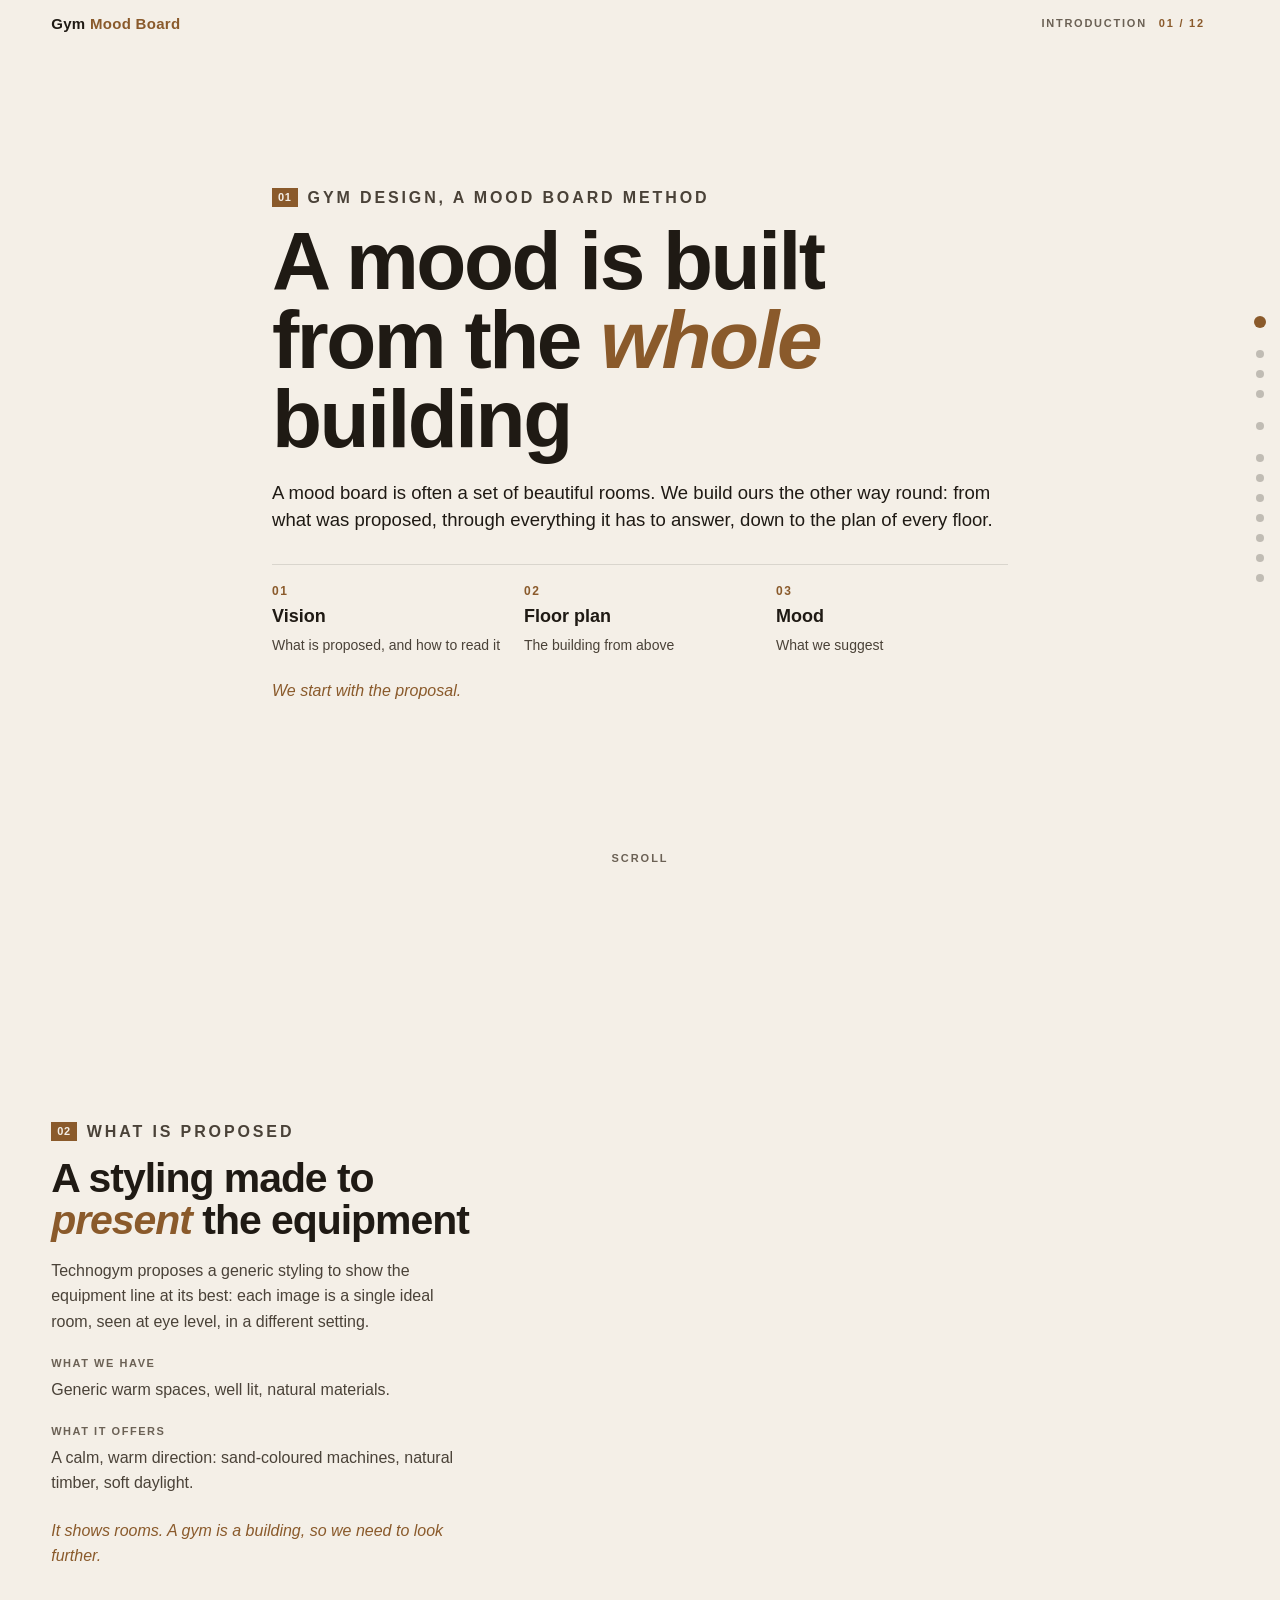
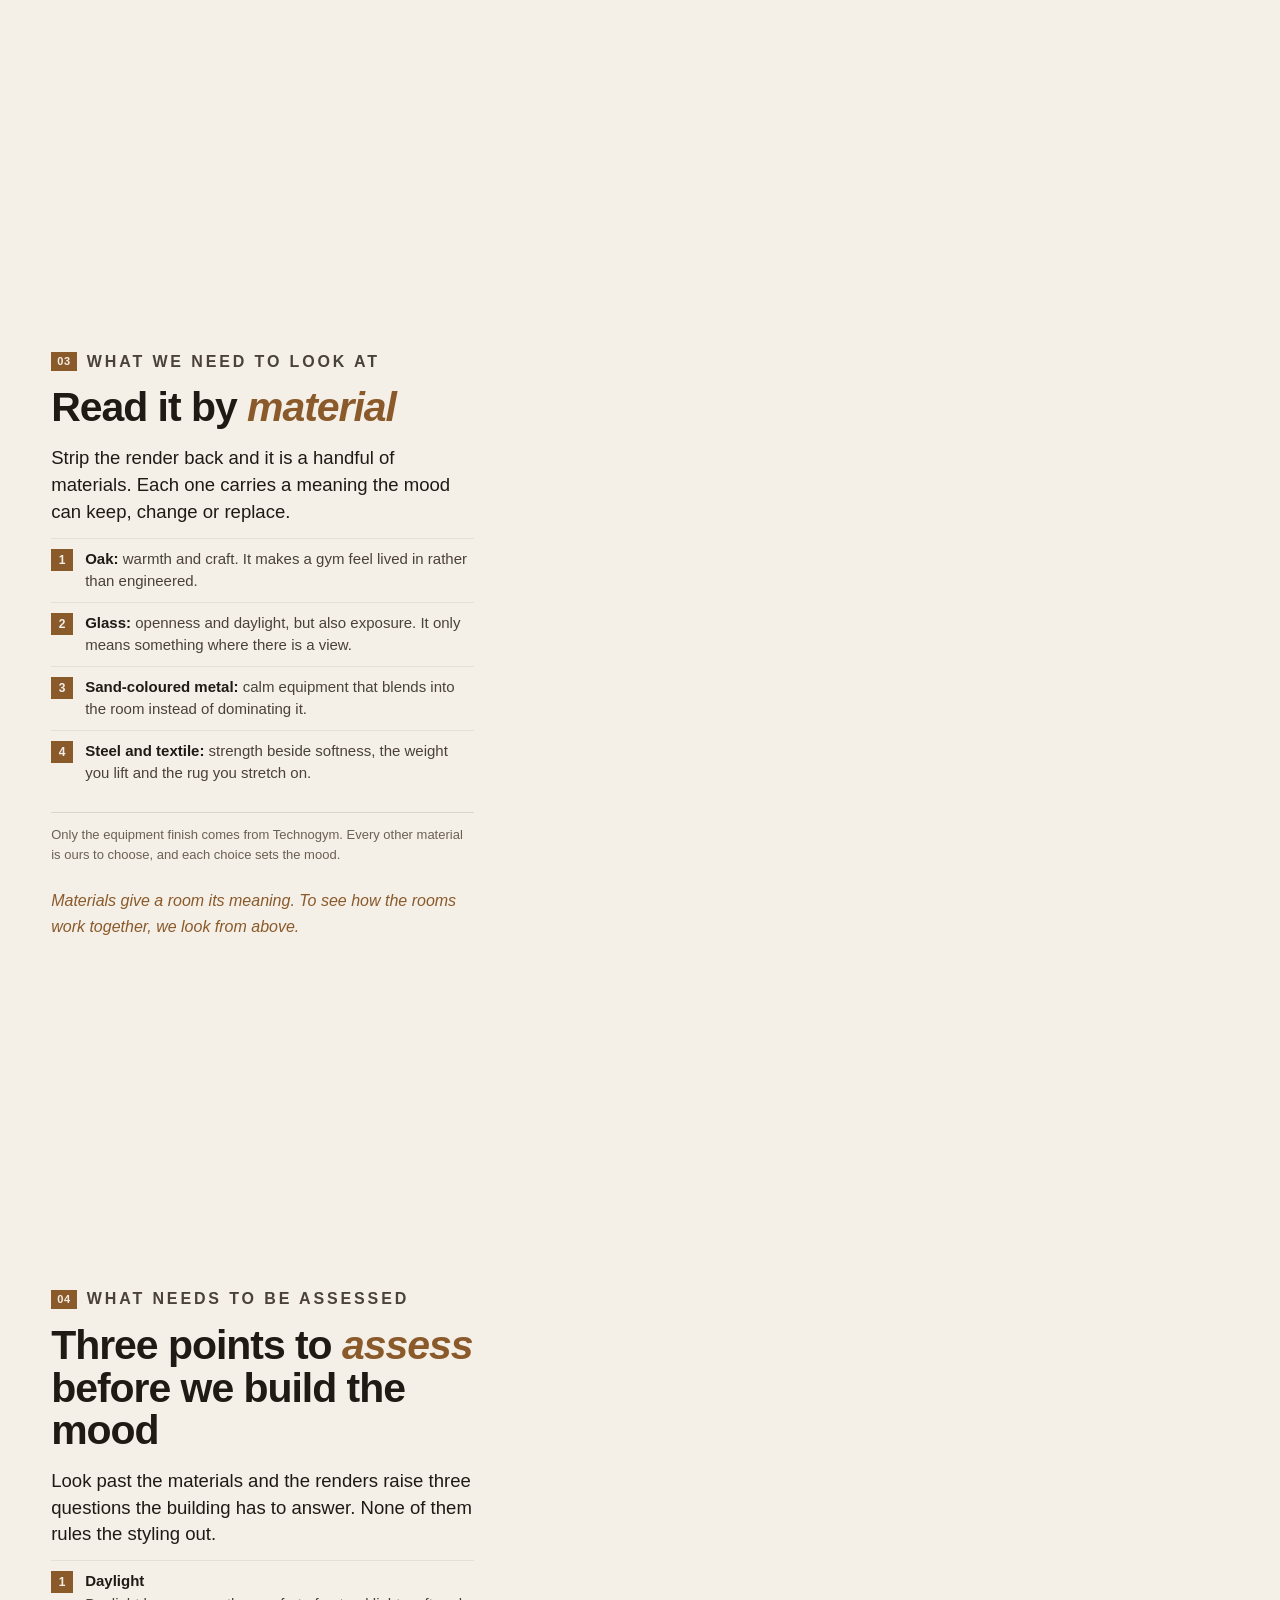
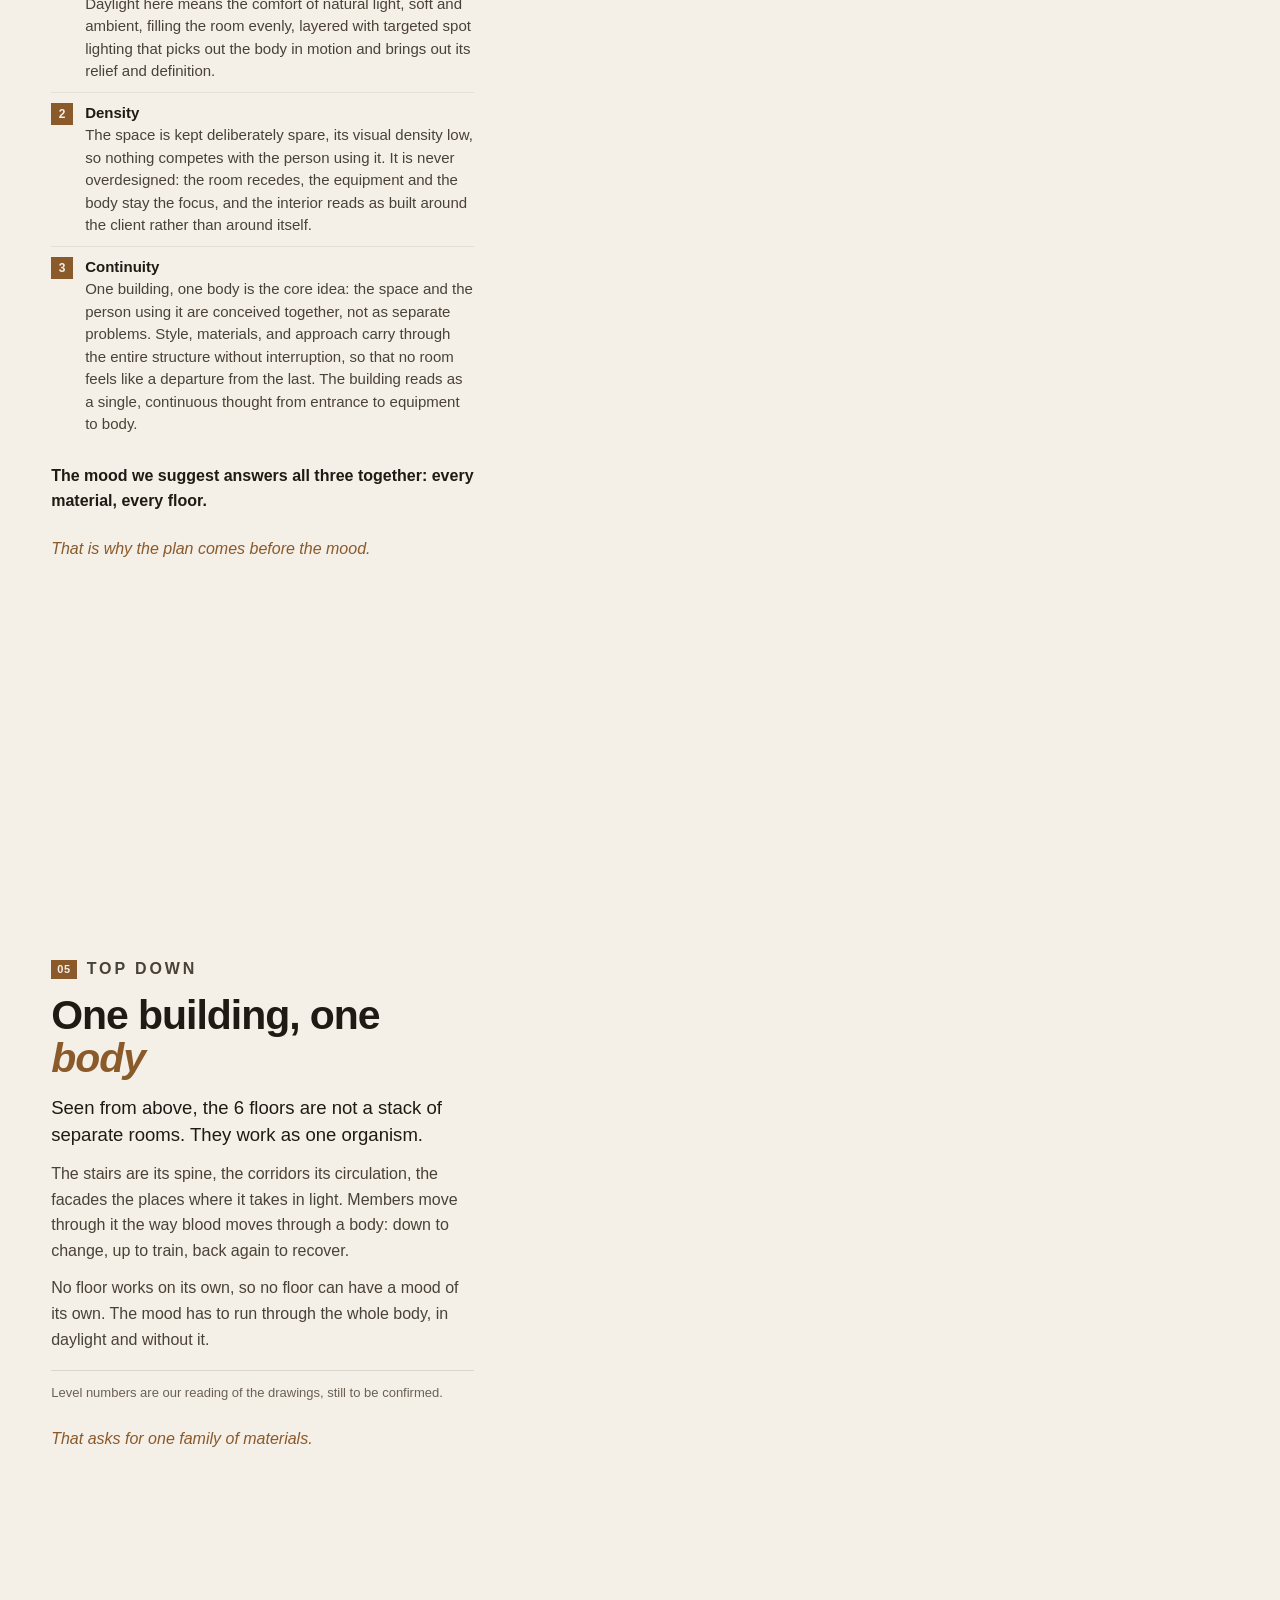
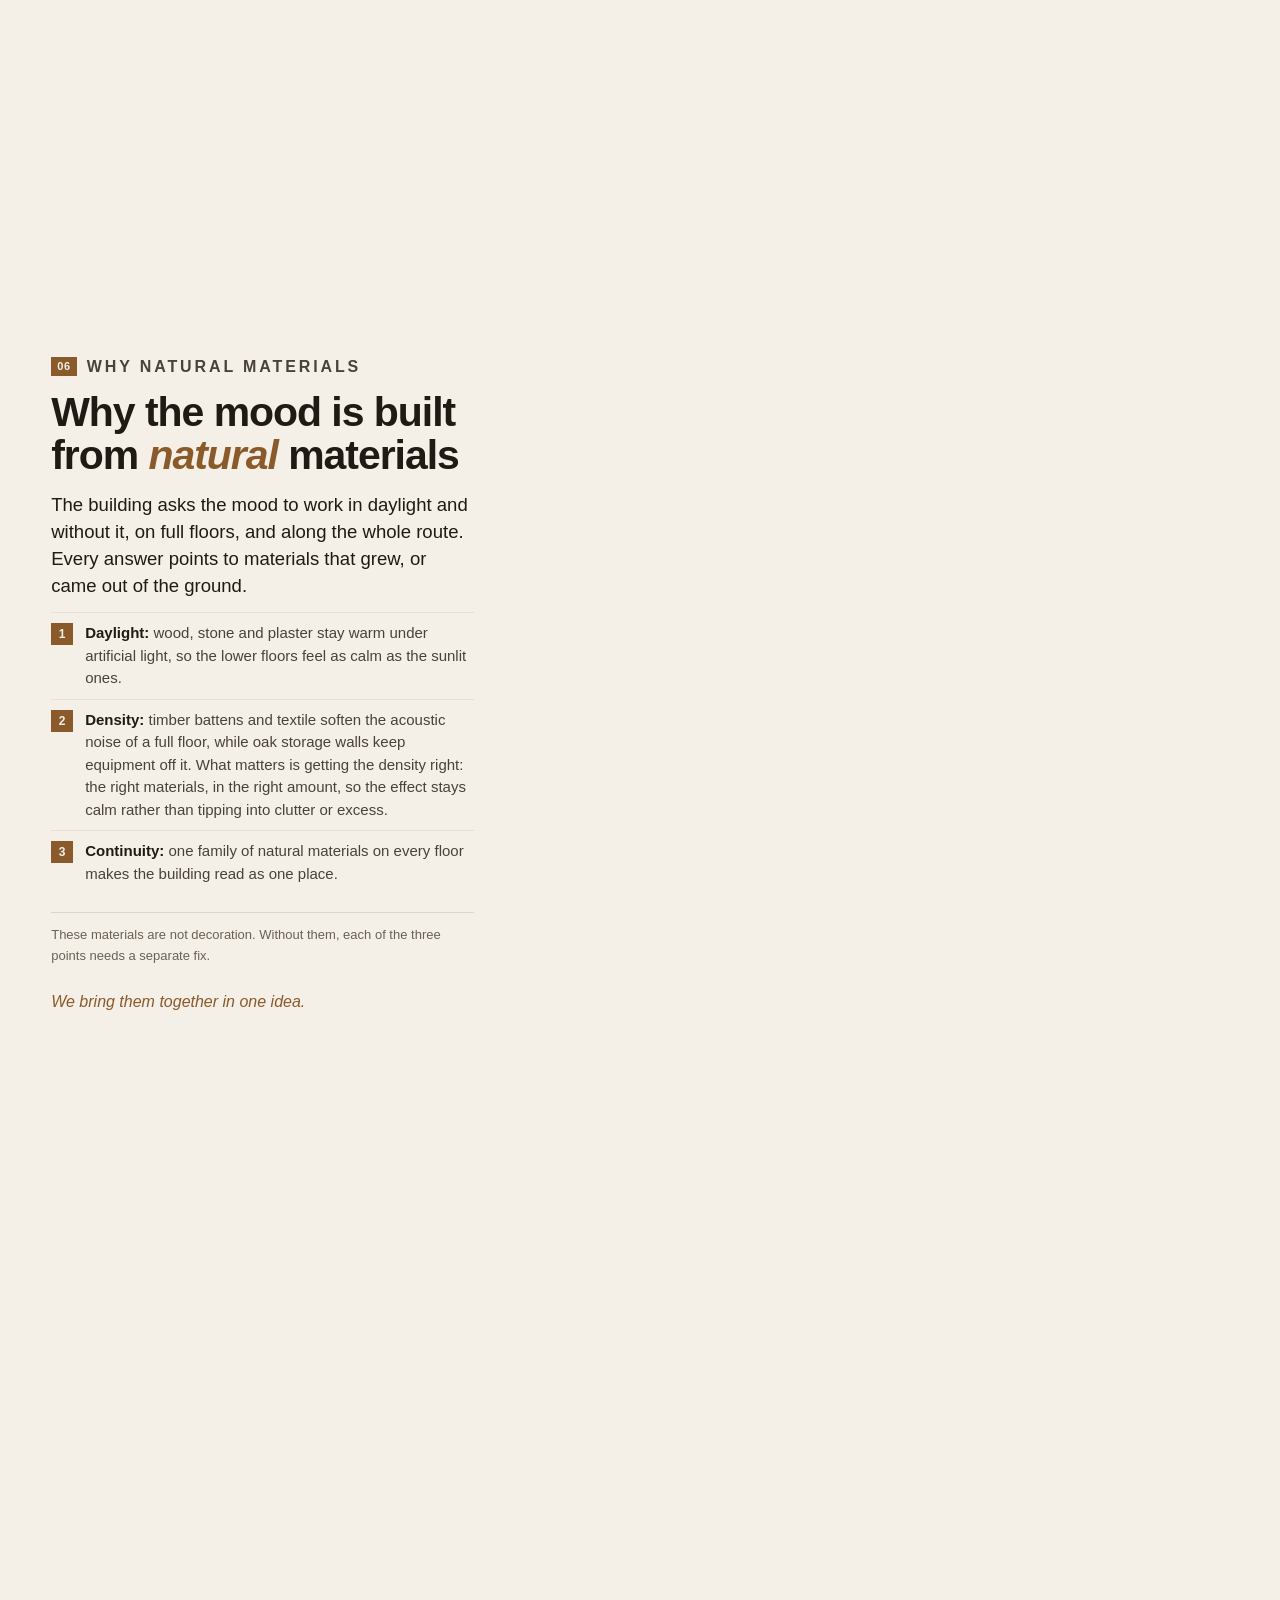
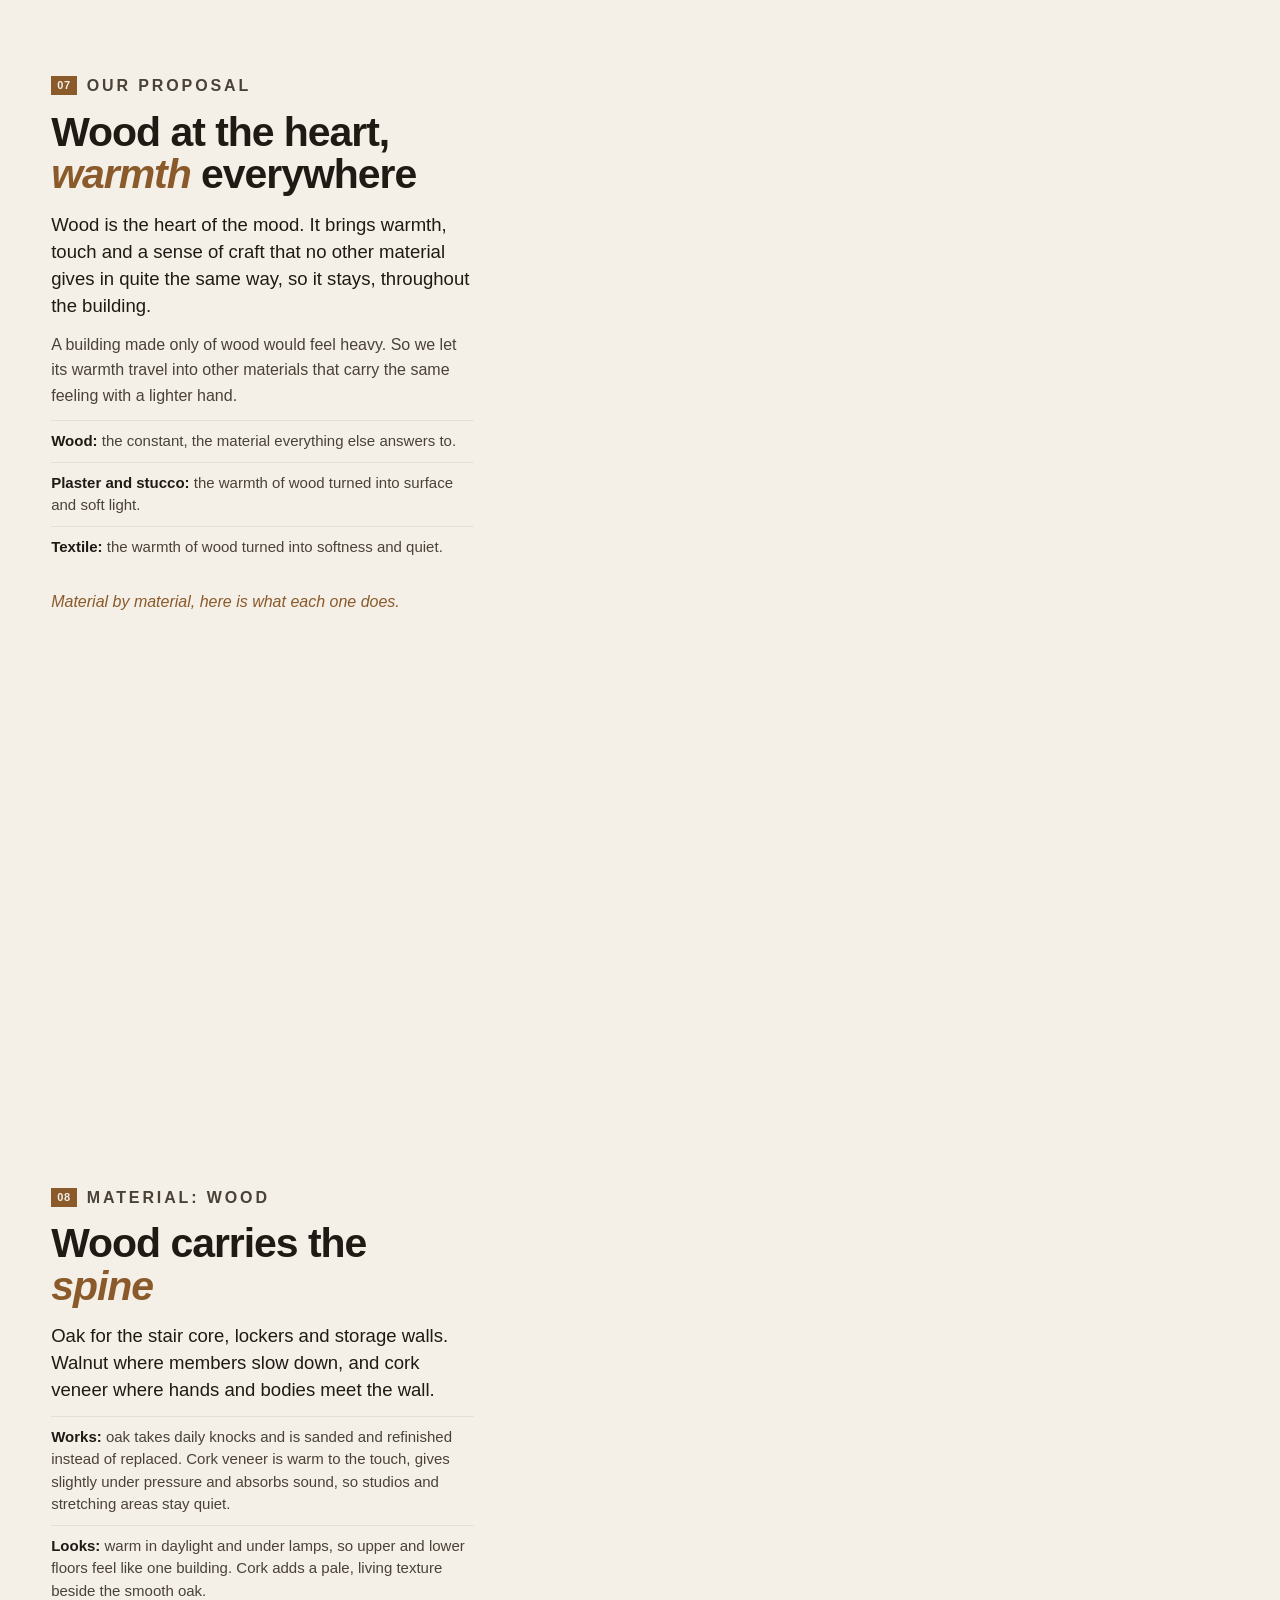
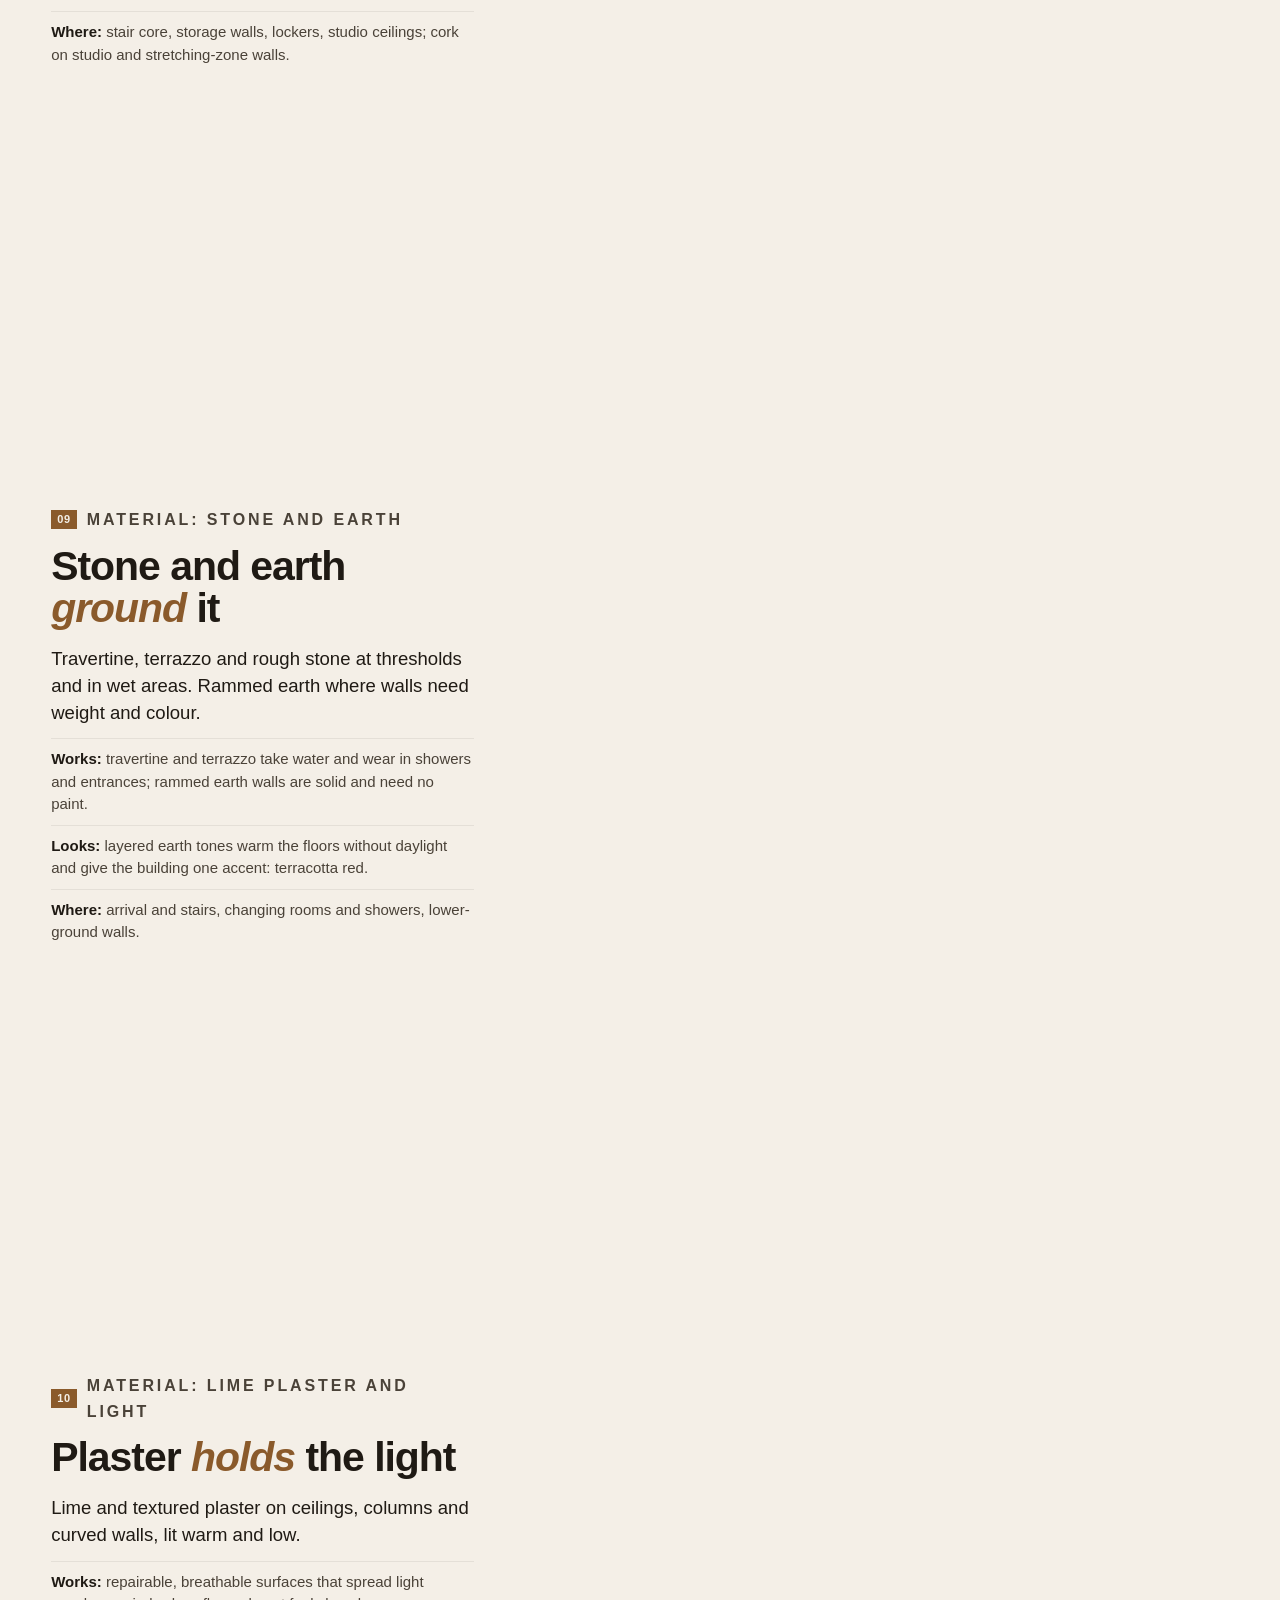
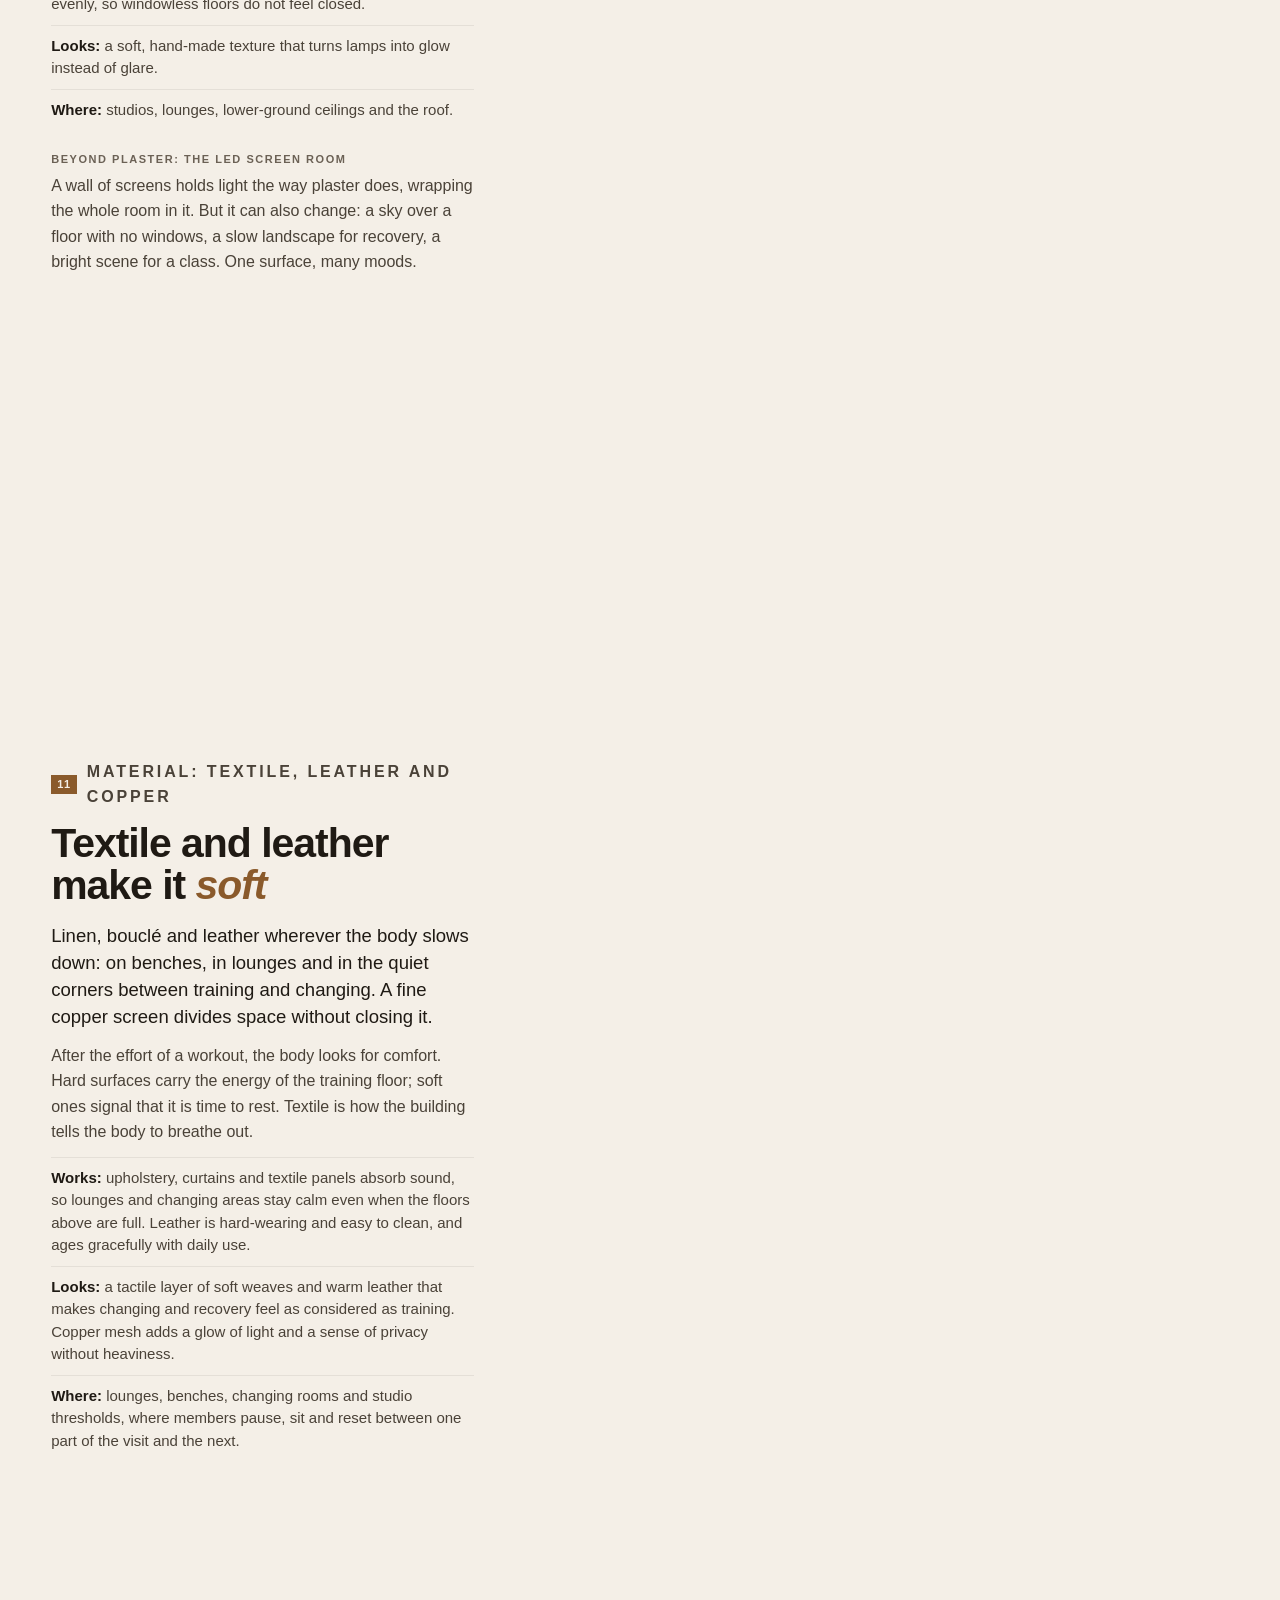
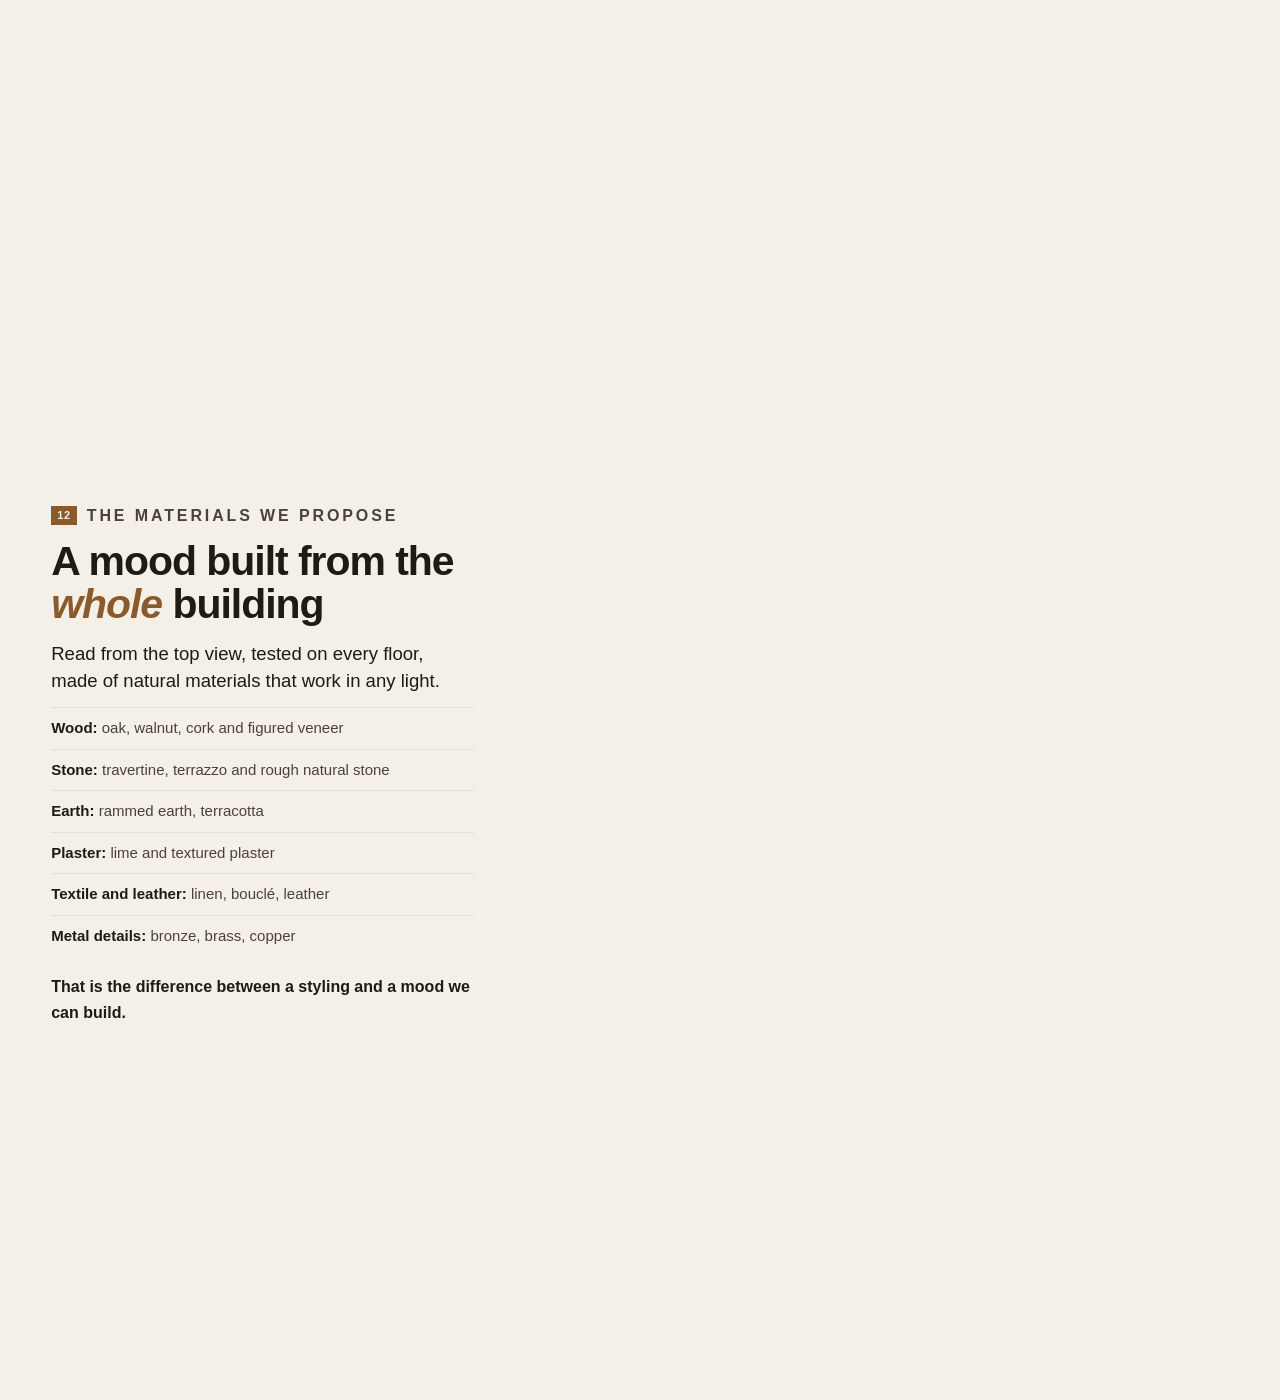
==== commit 84da9db1: "Deck 09: terrazzo replaces carved travertine; deck 11: bronze lockers and warm weights room removed," ====
--- a/deck/index.html
+++ b/deck/index.html
@@ -338,15 +338,16 @@
     </div>
   </section>
 
-  <section class="step" data-step="mood-textile" data-chapter="03 Mood" data-label="Textile, leather and bronze">
-    <div class="card wide">
-      <p class="eyebrow">Material: textile, leather and bronze</p>
+  <section class="step tall" data-step="mood-textile" data-chapter="03 Mood" data-label="Textile, leather and copper">
+    <div class="card wide">
+      <p class="eyebrow">Material: textile, leather and copper</p>
       <h2>Textile and leather make it <em>soft</em></h2>
-      <p class="lede">Linen, bouclé and leather where bodies rest. Bronze, brass and copper for the few details hands touch.</p>
+      <p class="lede">Linen, bouclé and leather wherever the body slows down: on benches, in lounges and in the quiet corners between training and changing. A fine copper screen divides space without closing it.</p>
+      <p>After the effort of a workout, the body looks for comfort. Hard surfaces carry the energy of the training floor; soft ones signal that it is time to rest. Textile is how the building tells the body to breathe out.</p>
       <ul class="points plain">
-        <li><span><strong>Works:</strong> upholstery and textile panels soften sound; leather and bronze wear in rather than wear out.</span></li>
-        <li><span><strong>Looks:</strong> a tactile layer that makes changing and recovery feel as considered as training.</span></li>
-        <li><span><strong>Where:</strong> lounges, benches, changing rooms, handles and fittings.</span></li>
+        <li><span><strong>Works:</strong> upholstery, curtains and textile panels absorb sound, so lounges and changing areas stay calm even when the floors above are full. Leather is hard-wearing and easy to clean, and ages gracefully with daily use.</span></li>
+        <li><span><strong>Looks:</strong> a tactile layer of soft weaves and warm leather that makes changing and recovery feel as considered as training. Copper mesh adds a glow of light and a sense of privacy without heaviness.</span></li>
+        <li><span><strong>Where:</strong> lounges, benches, changing rooms and studio thresholds, where members pause, sit and reset between one part of the visit and the next.</span></li>
       </ul>
     </div>
   </section>
@@ -439,7 +440,7 @@
     "mood-earth": { layer:"grid", cols:3, items:[
       {image:"mood-40-rammed-earth-bench-alcove"},
       {image:"mood-58-travertine"},
-      {image:"mood-45-travertine-carved-logo"}
+      {image:"mood-57-terrazzo"}
     ]},
     "mood-plaster": { layer:"grid", cols:3, items:[
       {image:"mood-56-orange-cable-tray-lights"},
@@ -449,11 +450,9 @@
       {image:"mood-37-orange-gradient-lounge"},
       {image:"mood-55-led-screen-walls-360-degree"}
     ]},
-    "mood-textile": { layer:"grid", cols:3, items:[
-      {image:"mood-06-warm-boxing-weights-room"},
+    "mood-textile": { layer:"grid", cols:2, items:[
       {image:"mood-34-green-niches-round-mirror"},
       {image:"mood-26-terracotta-locker-lounge"},
-      {image:"mood-25-bronze-locker-alcoves"},
       {image:"mood-16-pilates-studio-copper-grid"},
       {image:"mood-41-sphere-bench-sneaker-display"}
     ]},
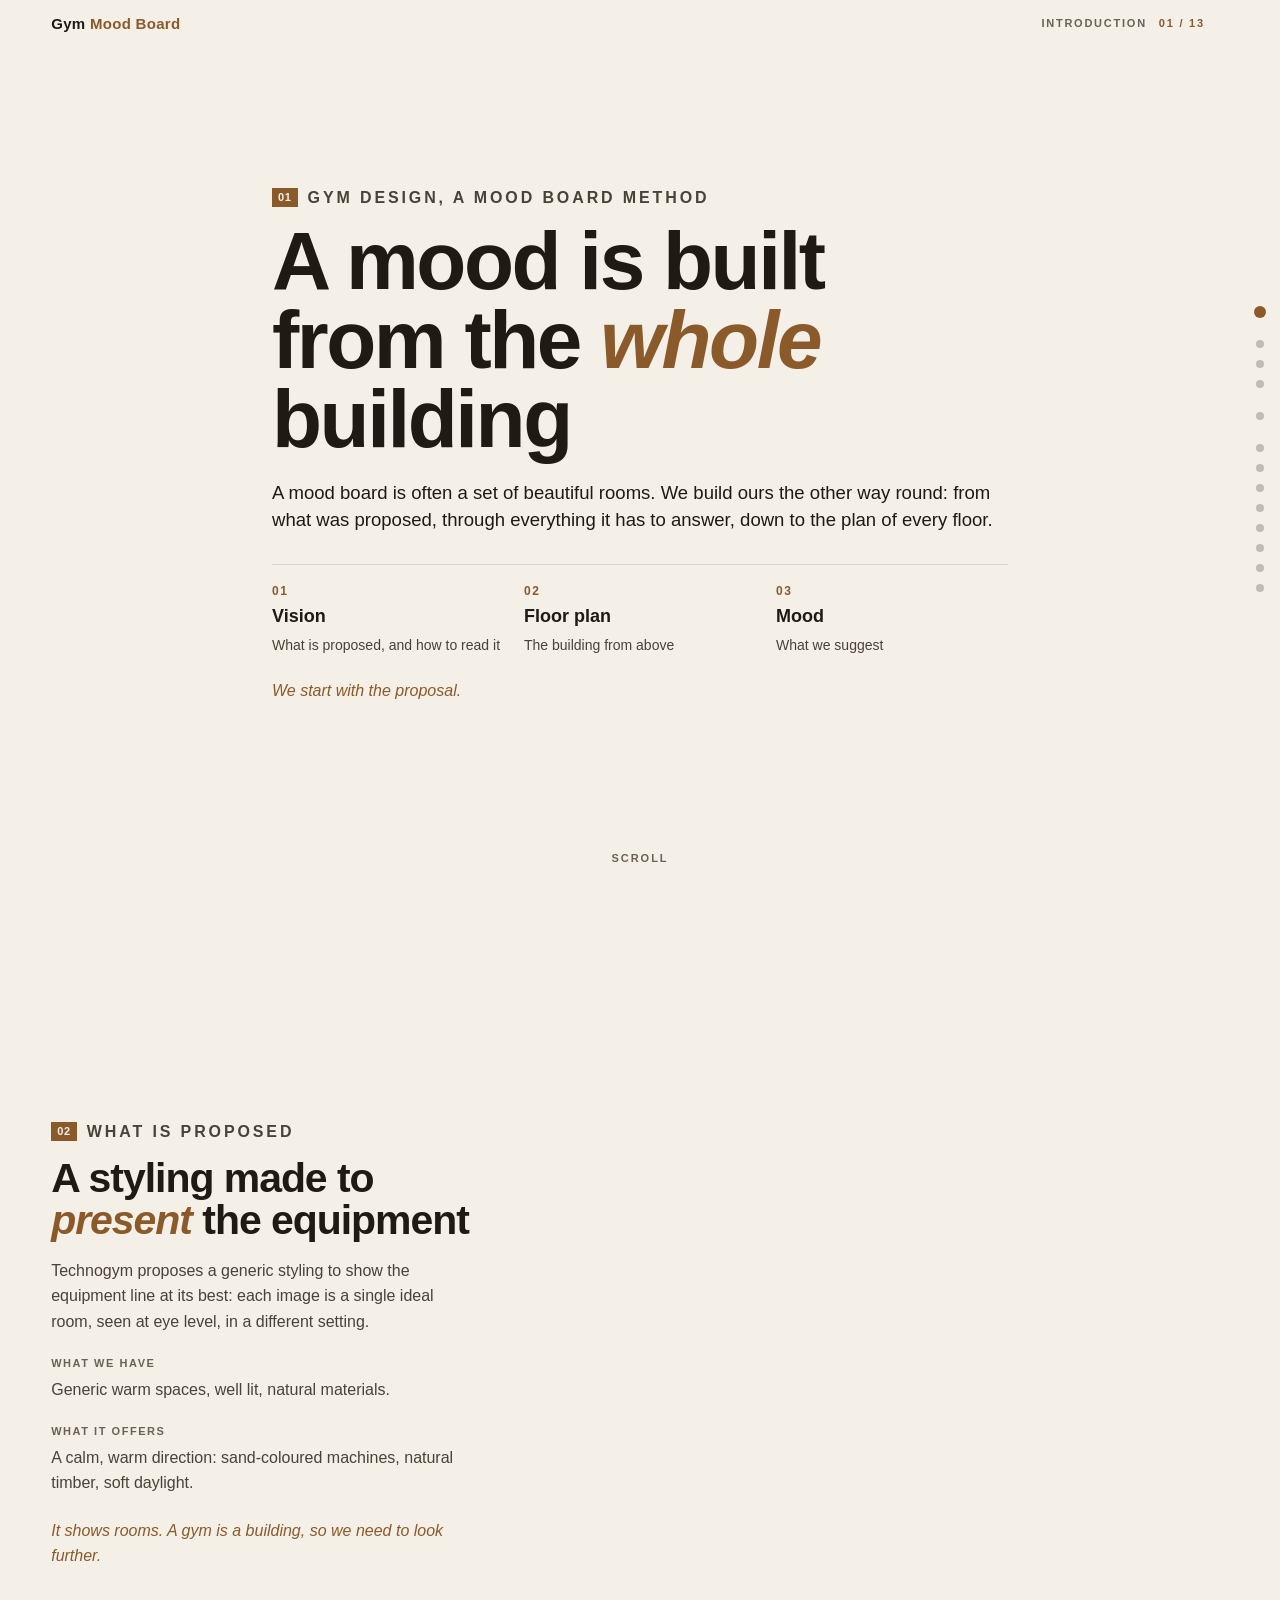
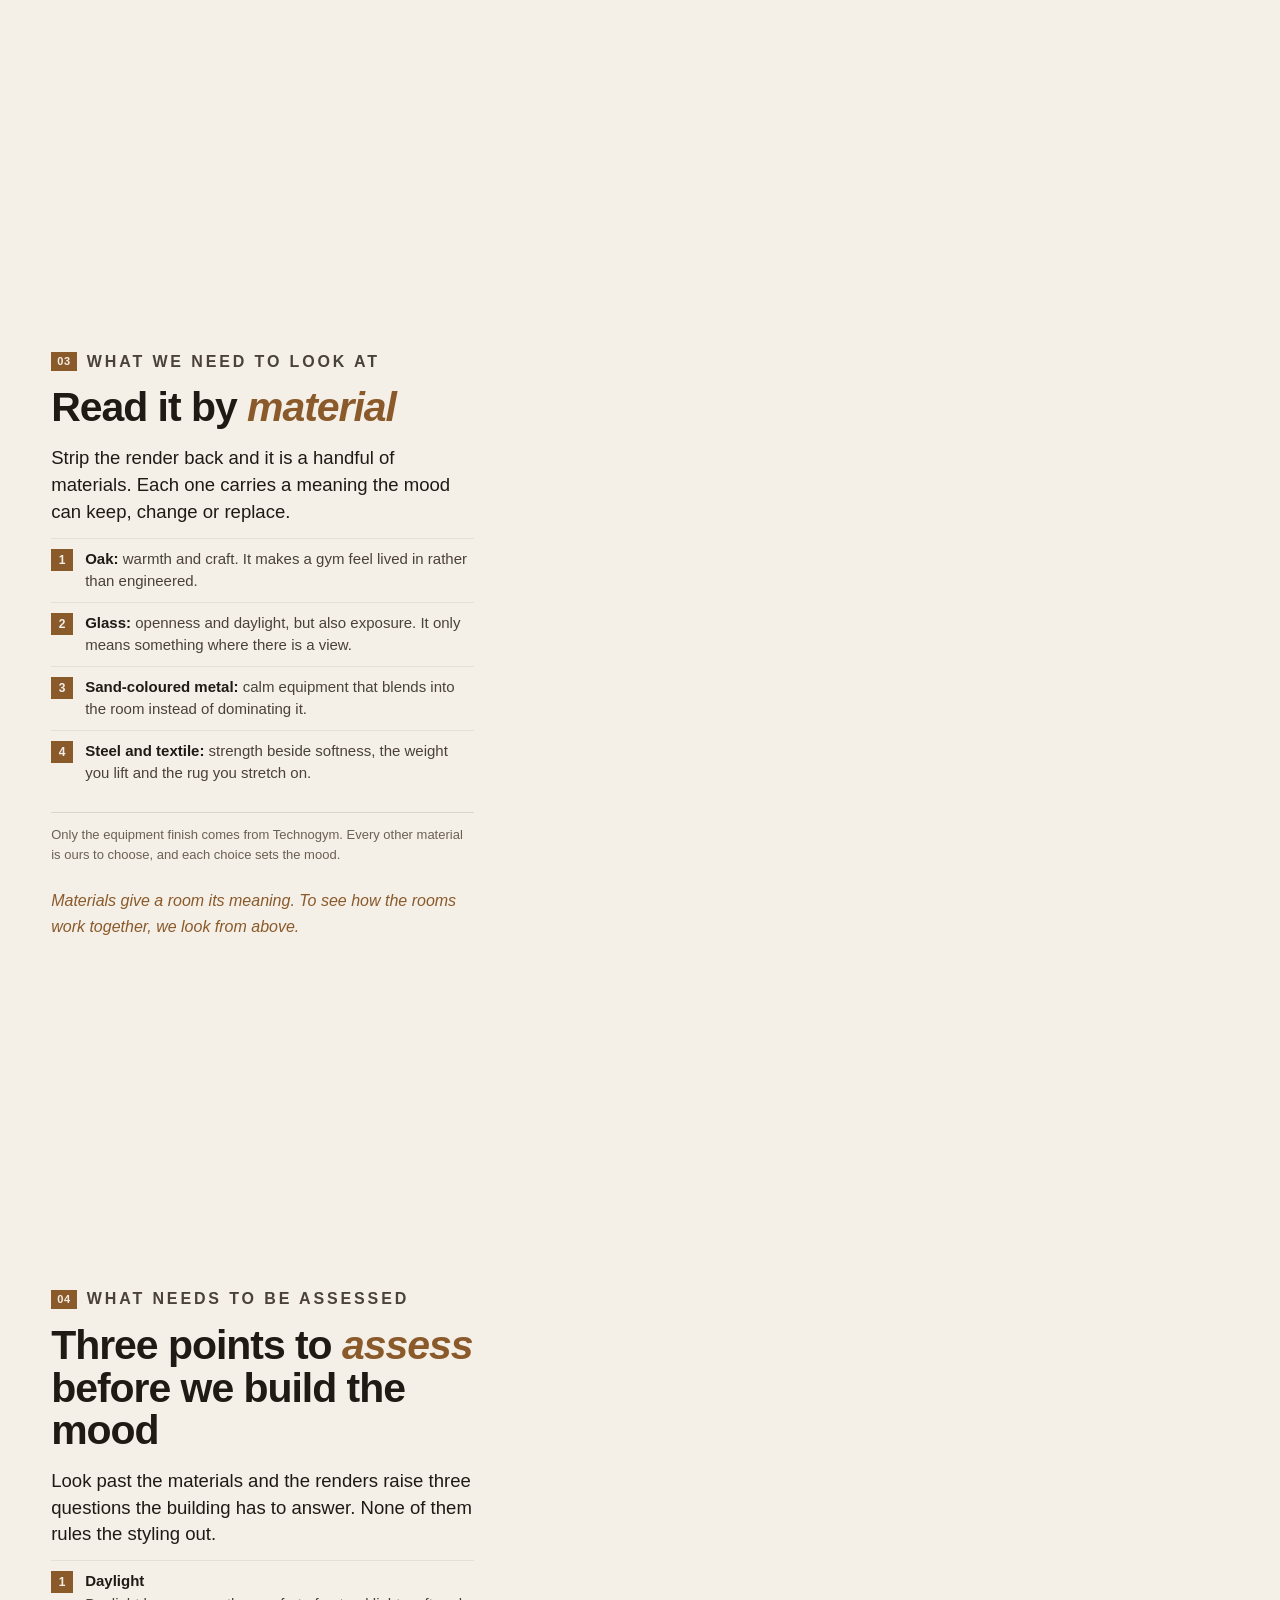
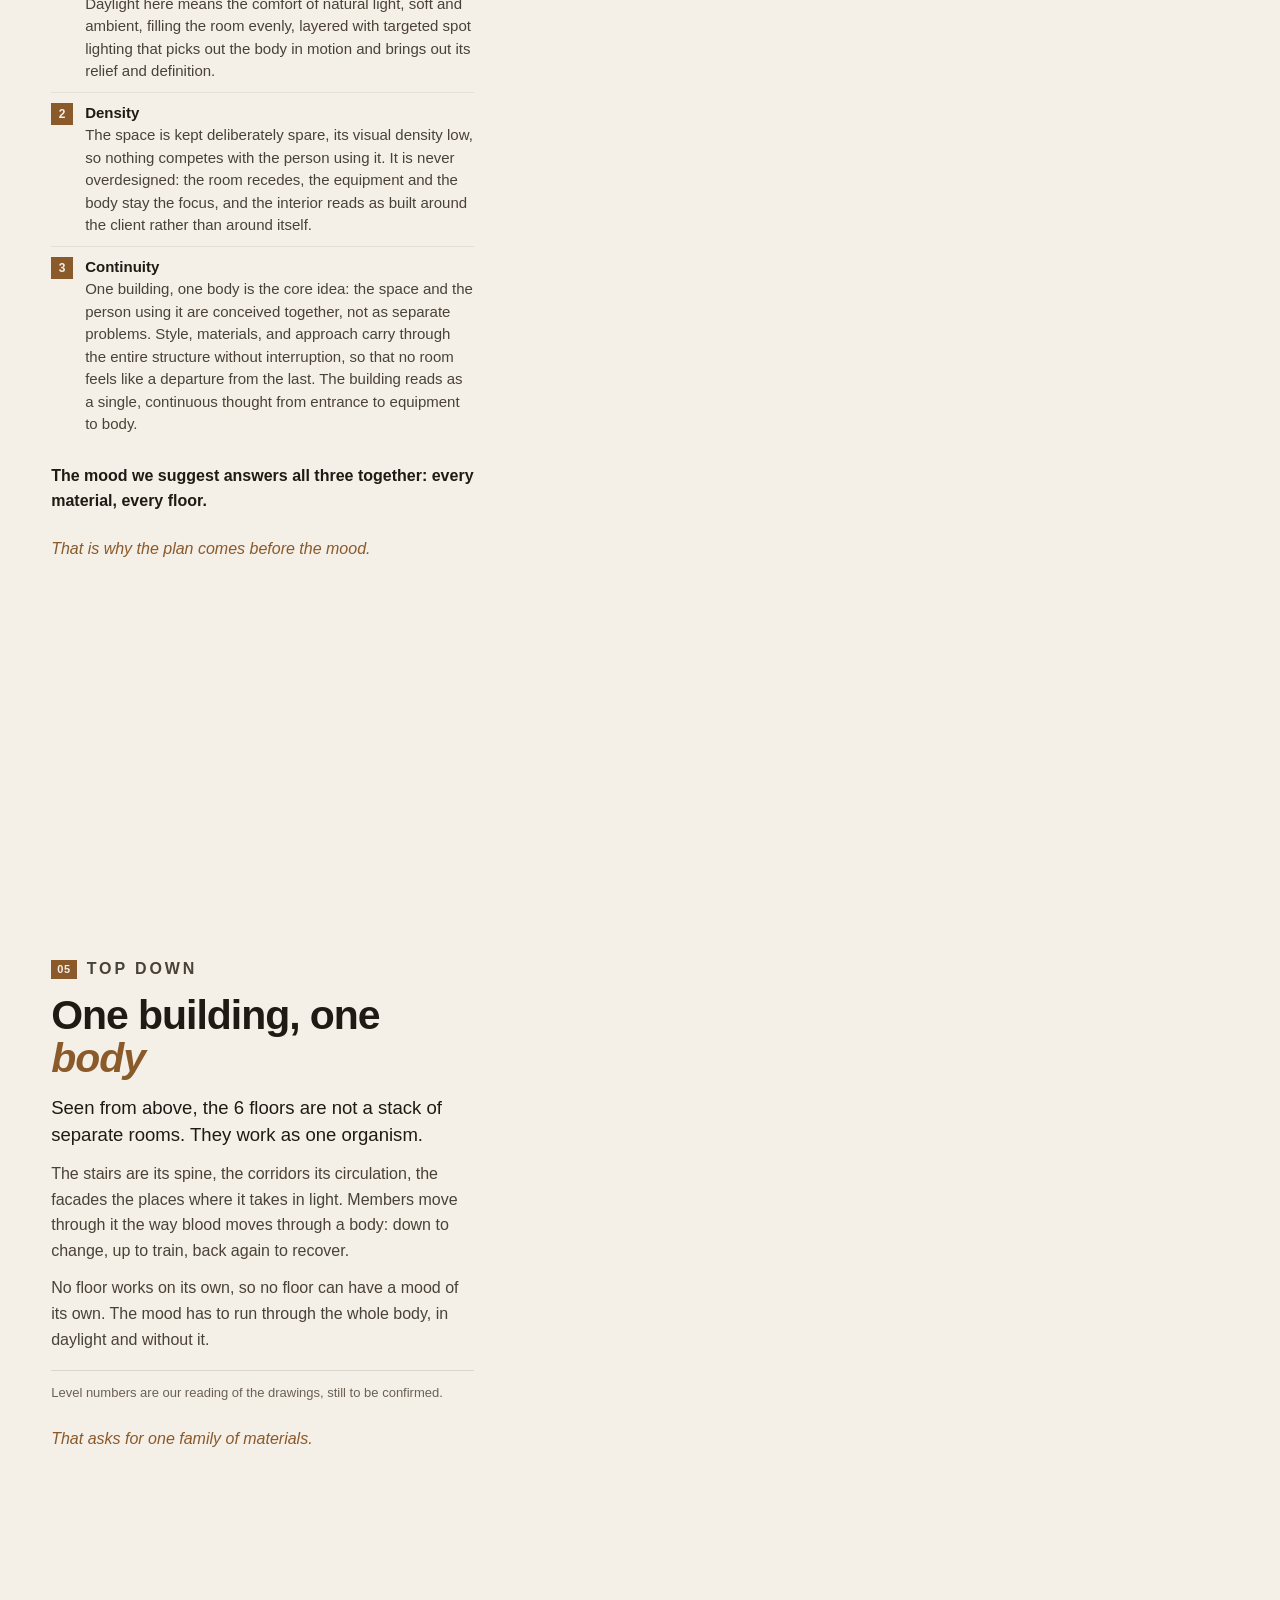
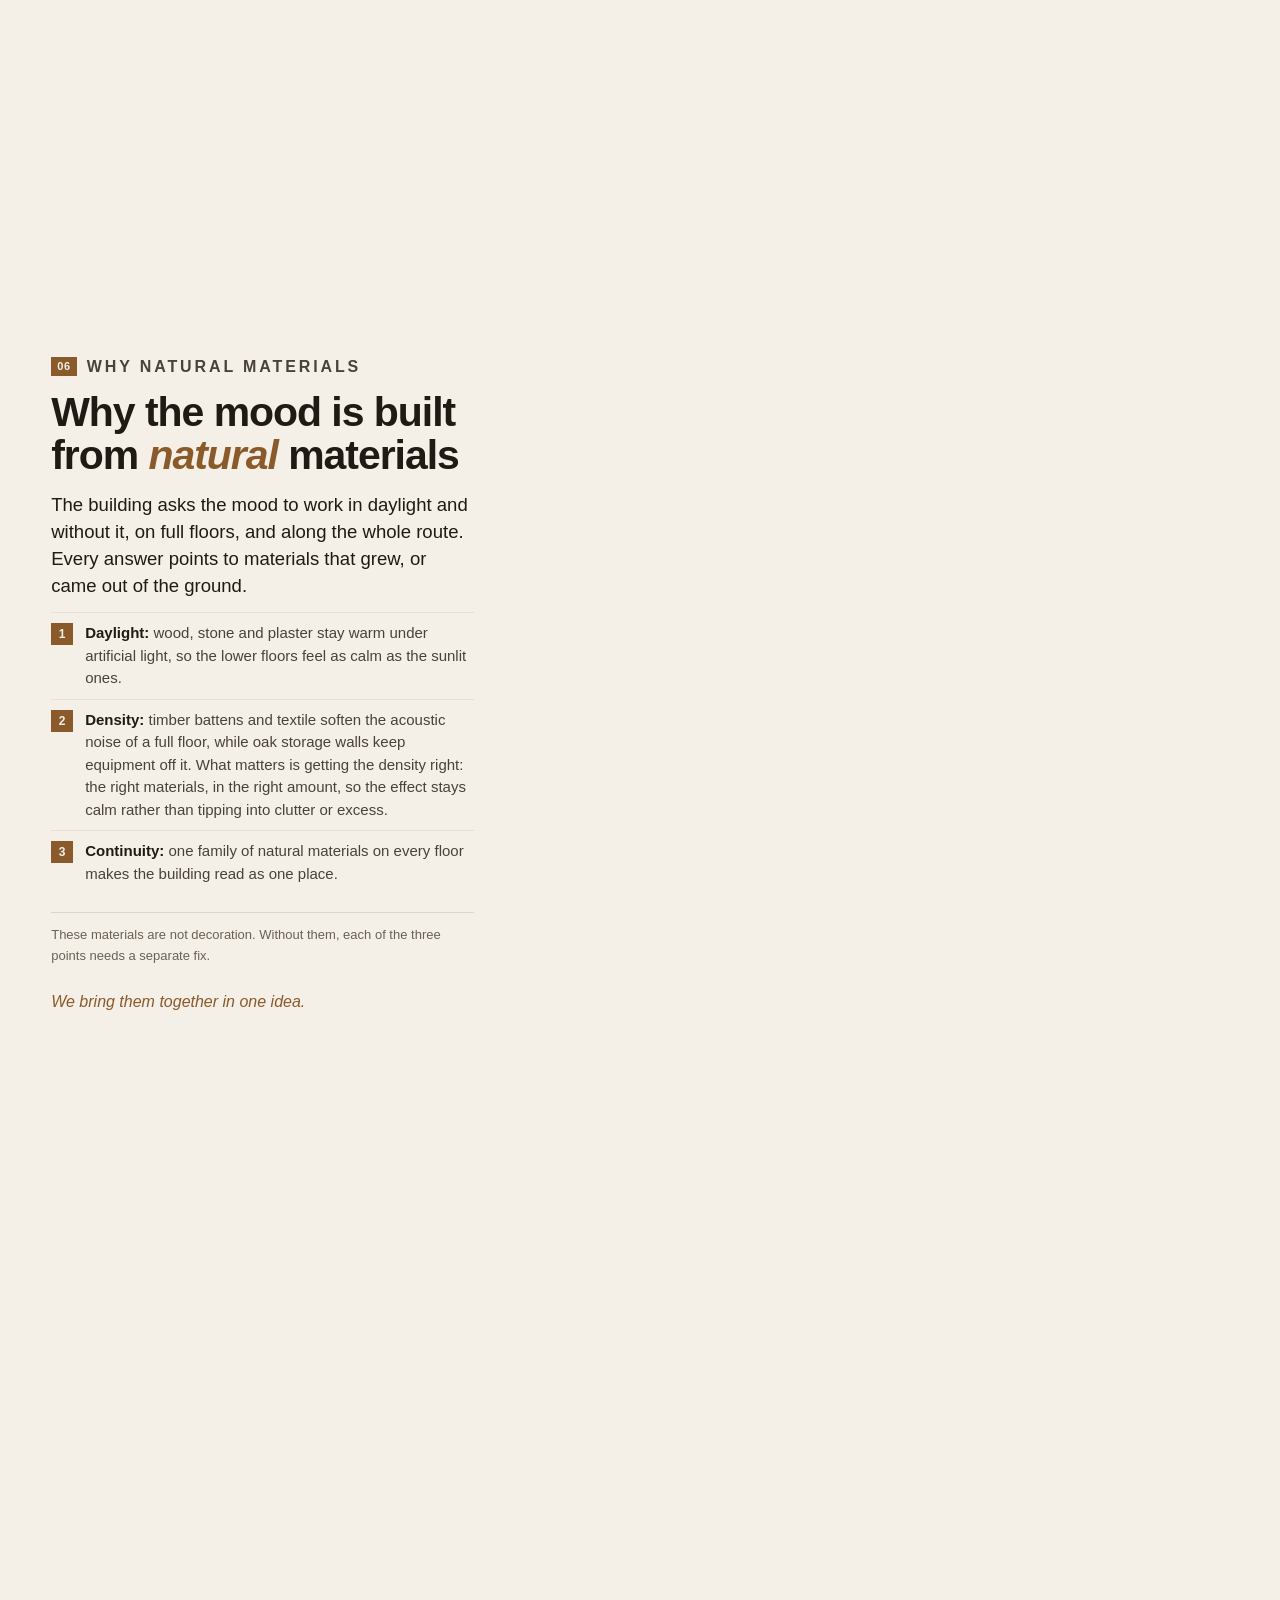
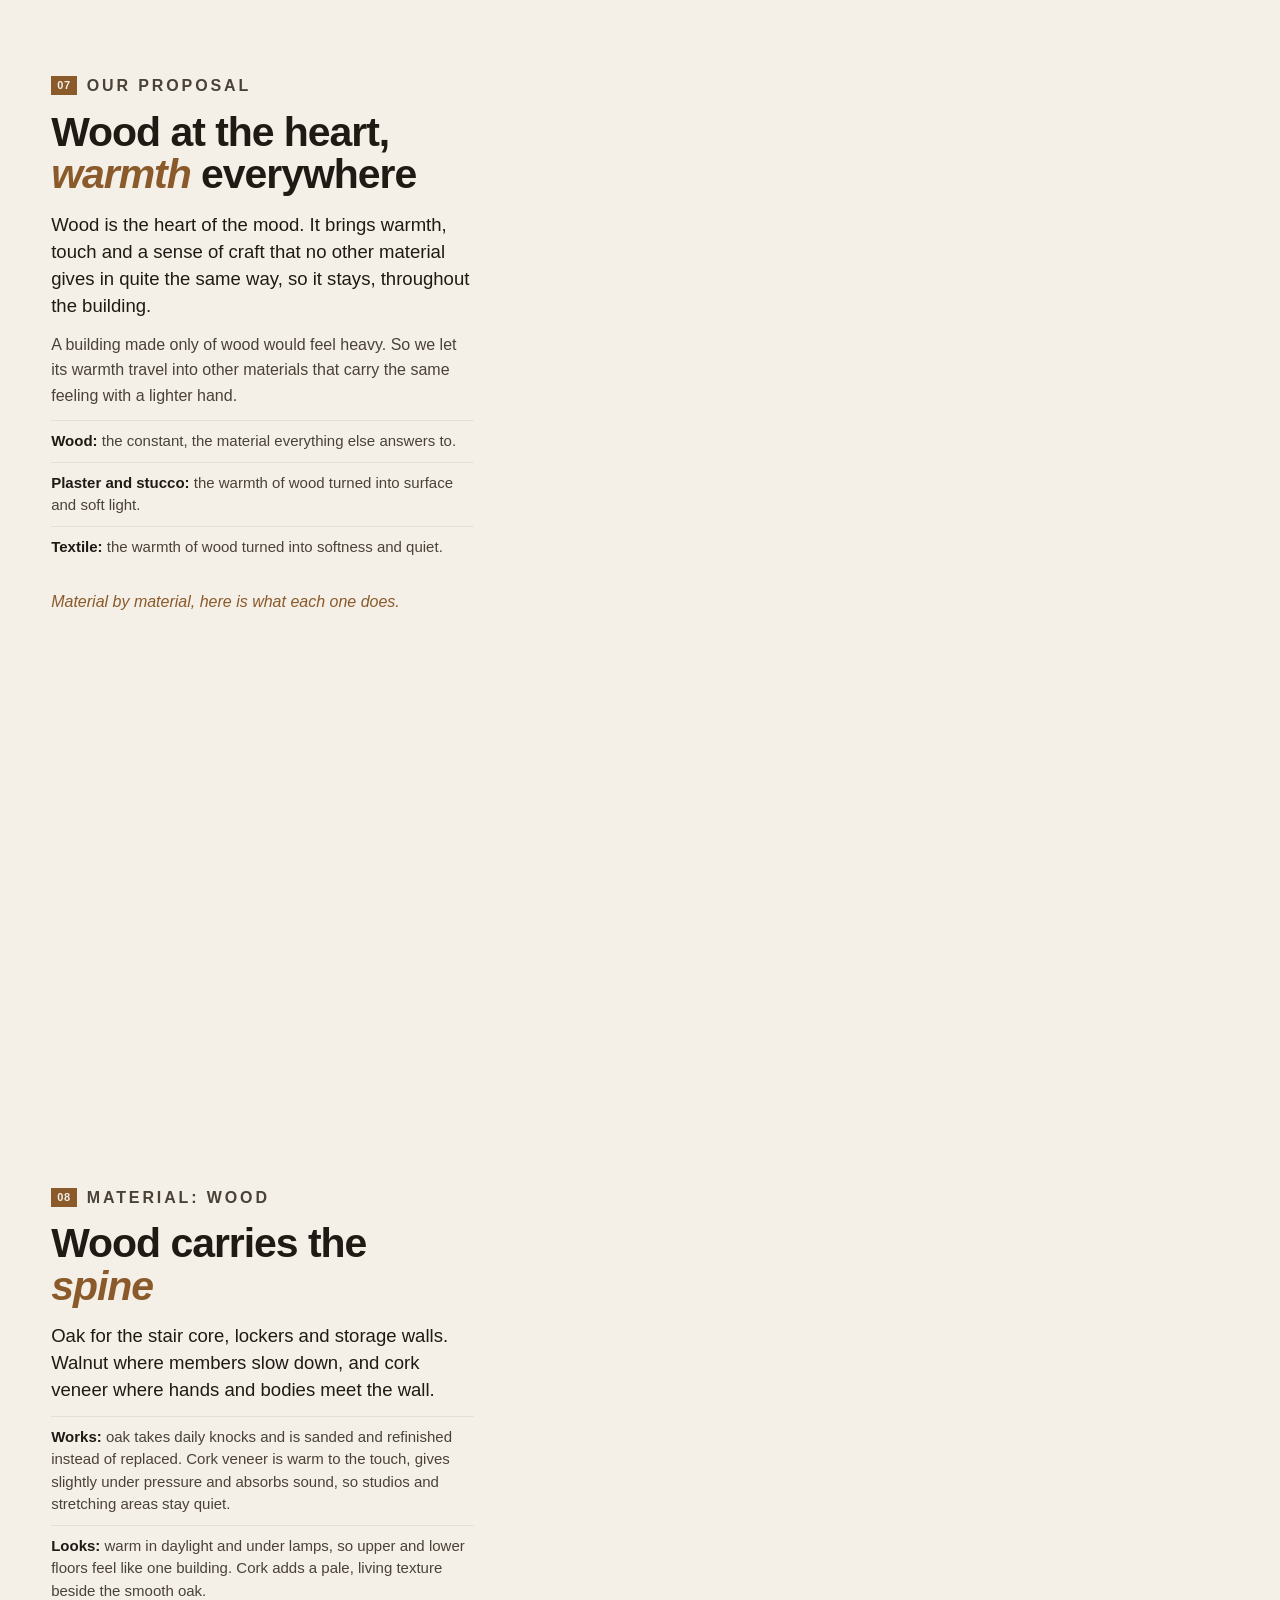
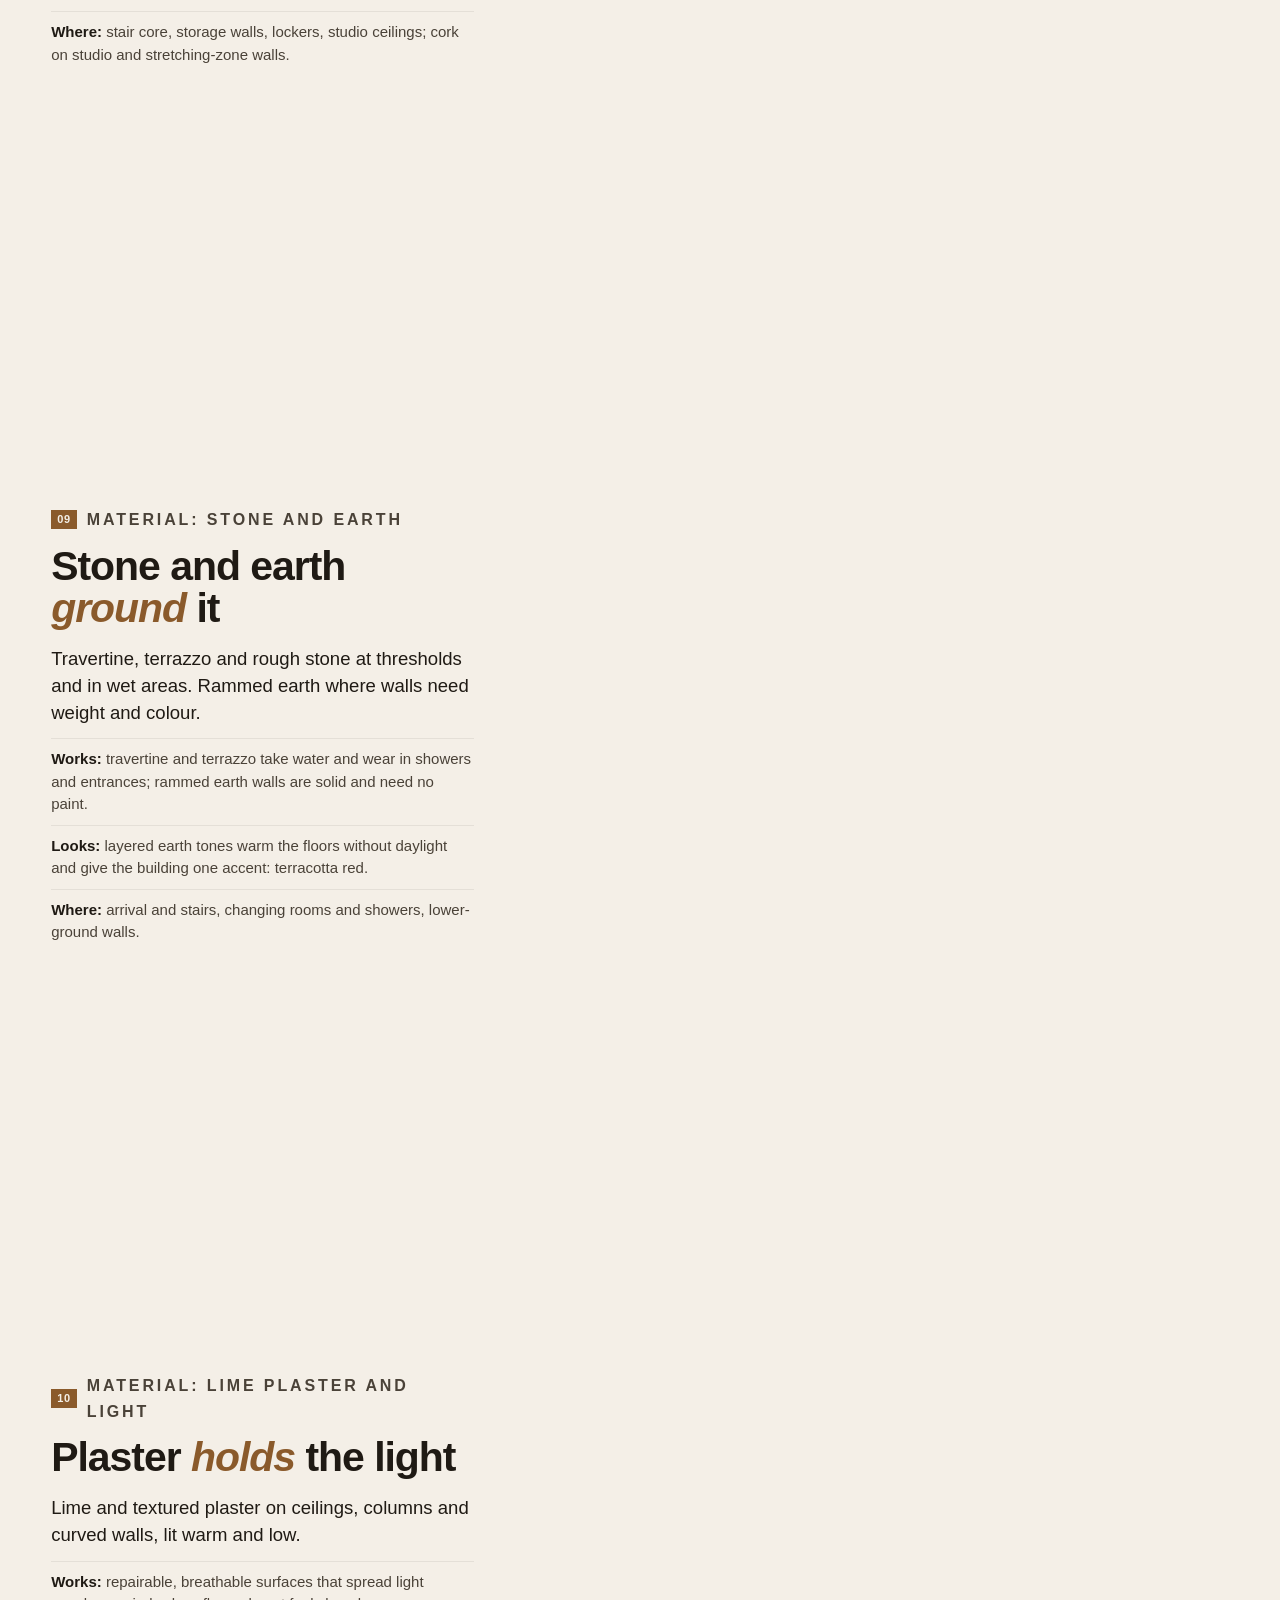
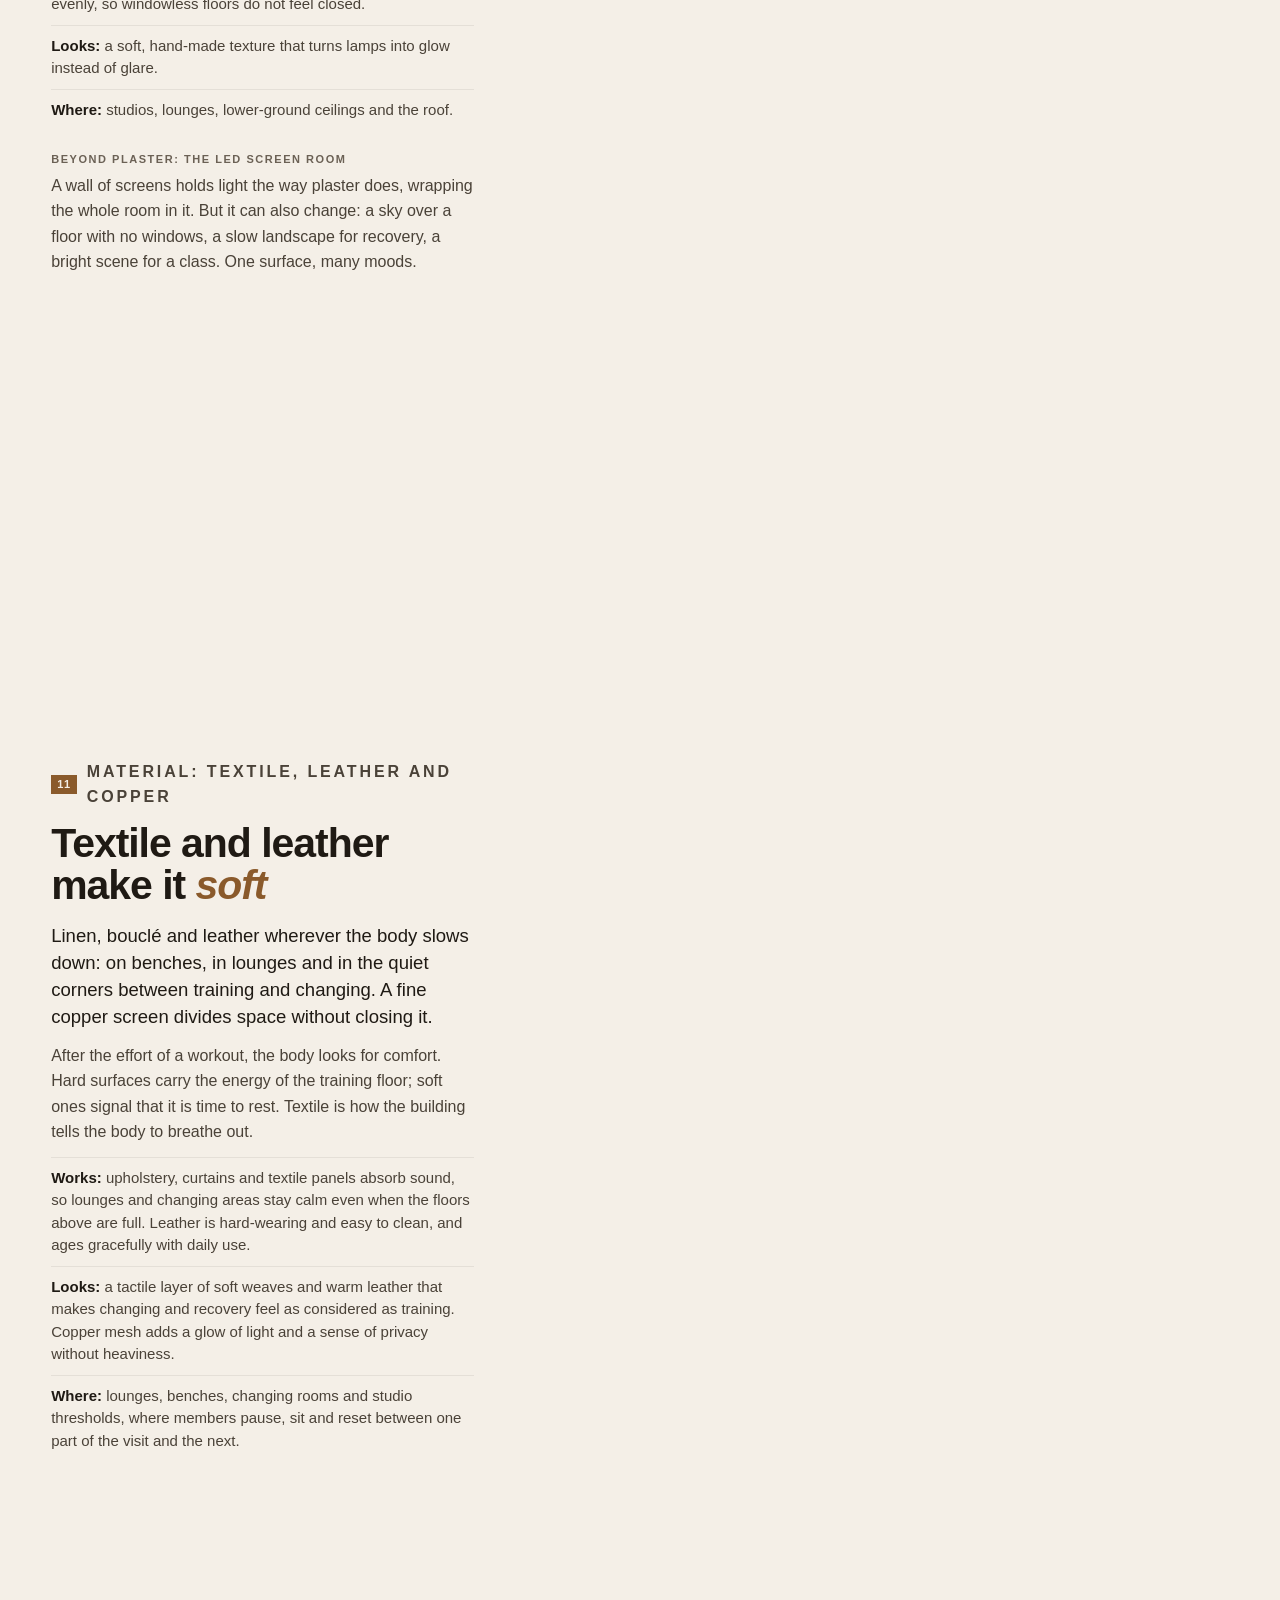
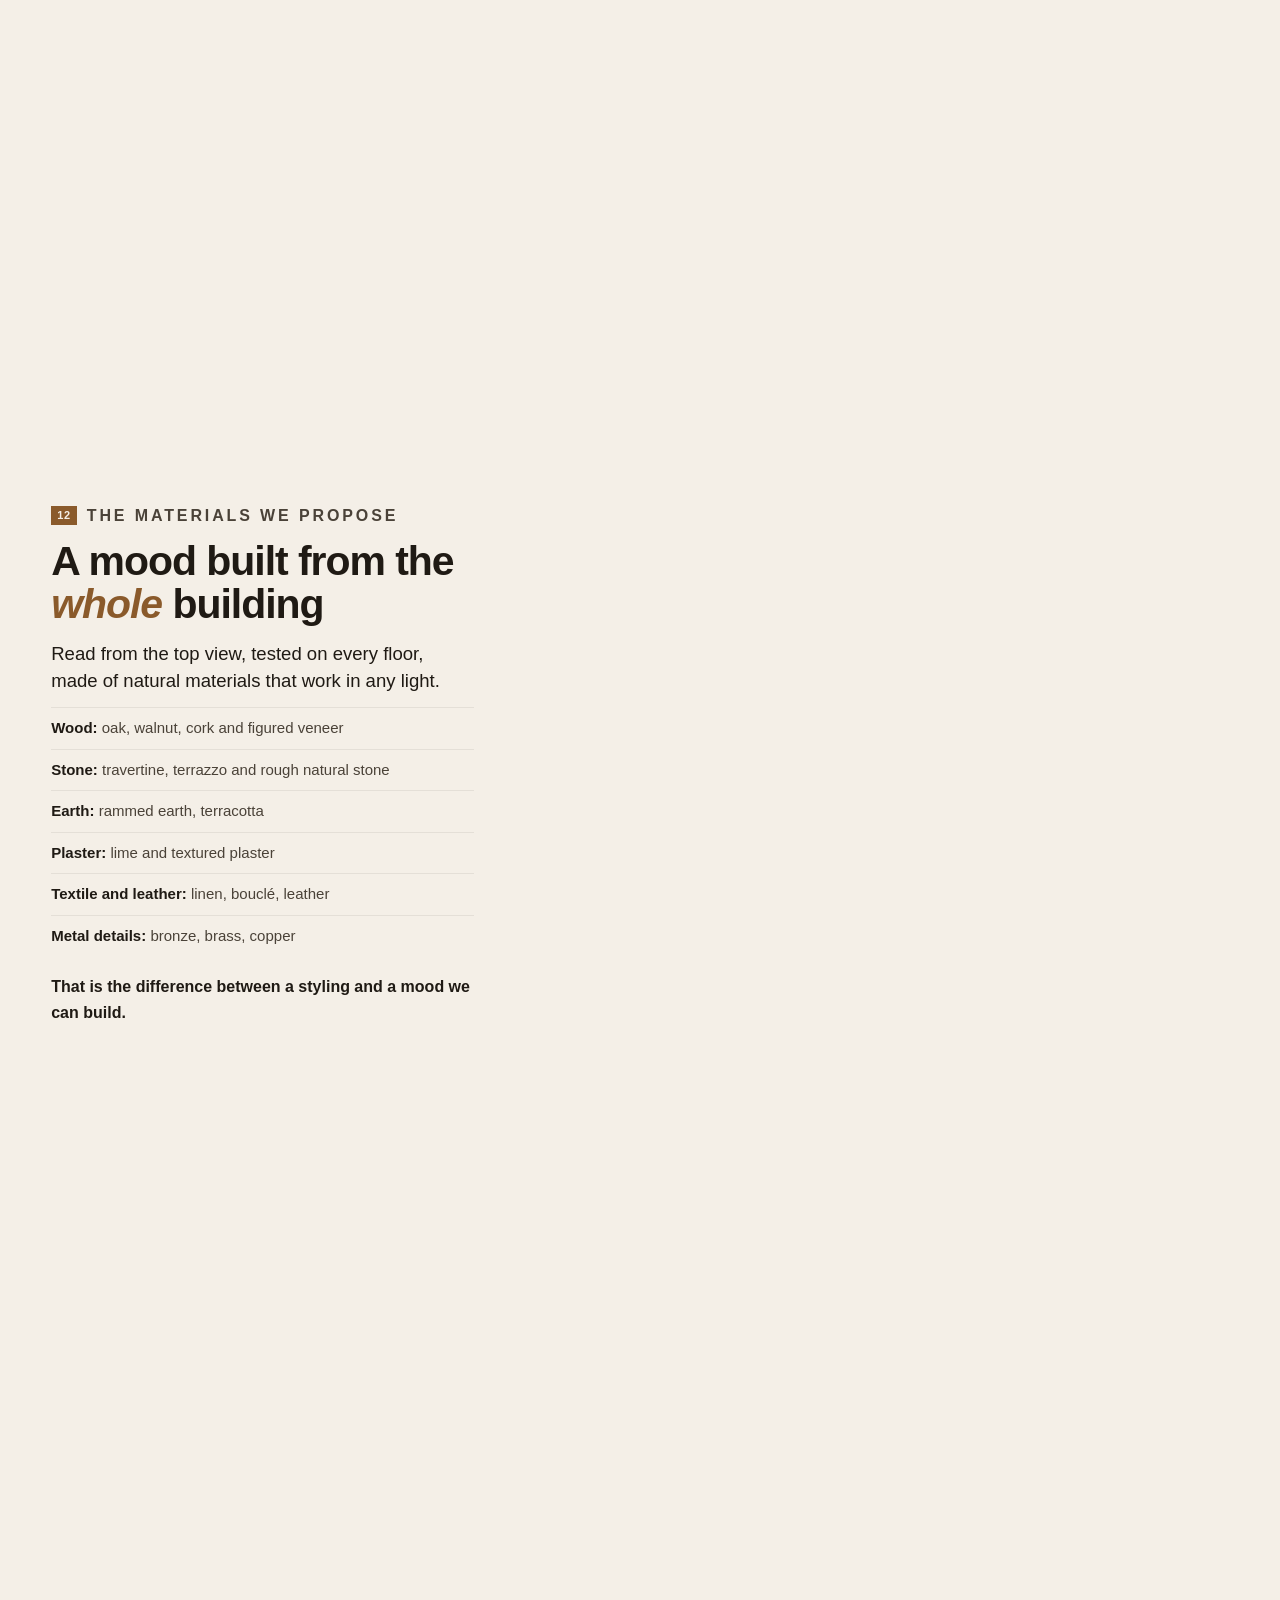
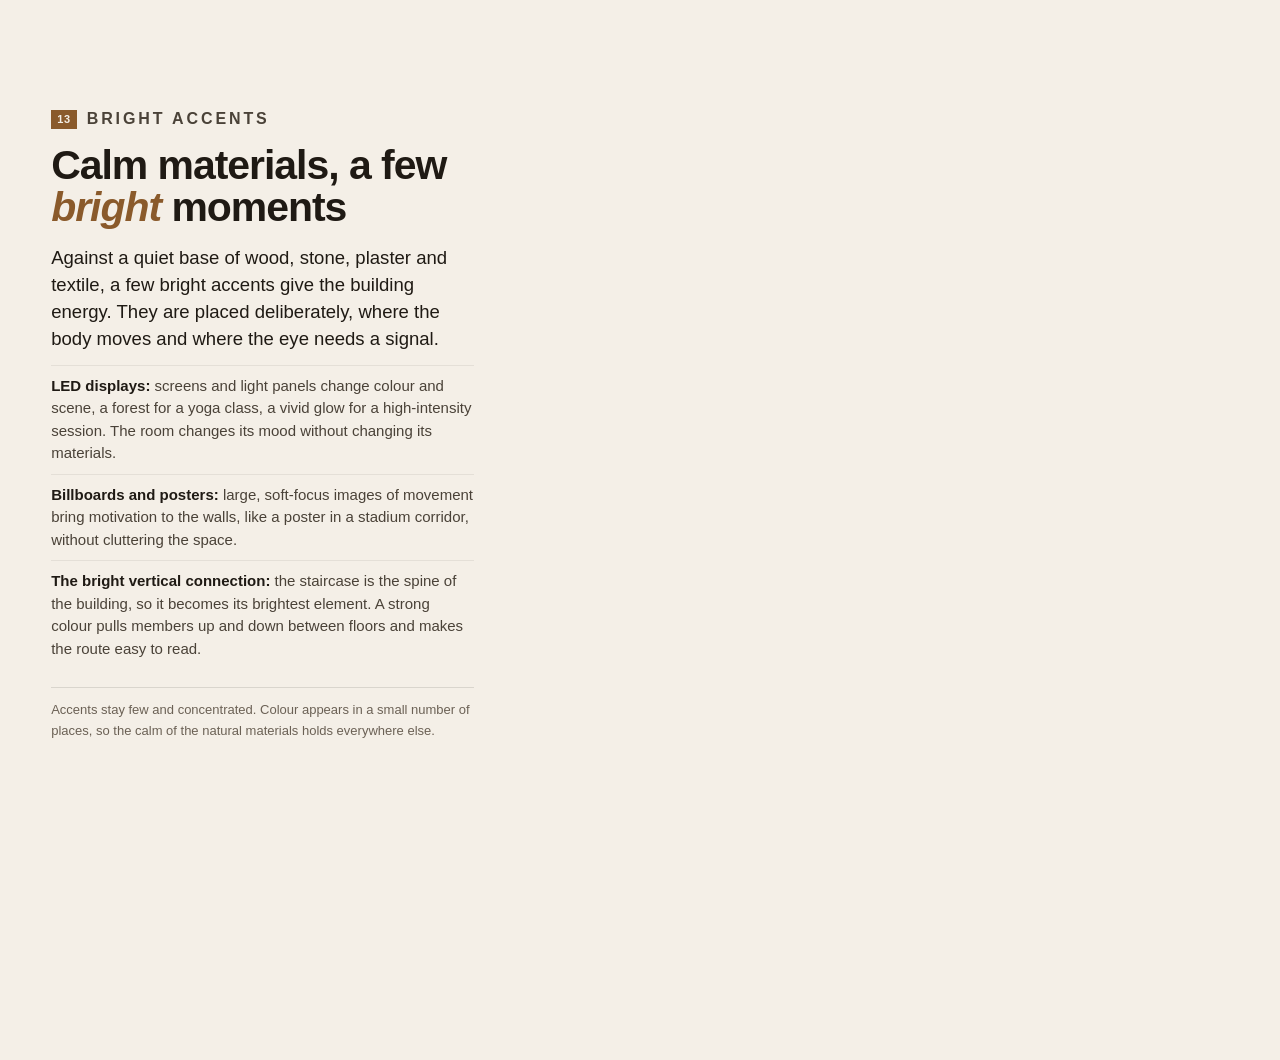
==== commit 6e6acd33: "Add deck 13: bright accents (LED displays, billboards, bright staircase) - New mood-accents beat aft" ====
--- a/deck/index.html
+++ b/deck/index.html
@@ -5,7 +5,7 @@
 <meta name="viewport" content="width=device-width, initial-scale=1">
 <title>Gym Mood Board</title>
 <!-- All deck data lives here. Never edit by hand: run moodboard-assets/scripts/build_data.py -->
-<script>window.__DATA__ = /*__DATA__*/{"images":{"vision-01-cardio-gallery-oak-ceiling":{"id":"vision-01-cardio-gallery-oak-ceiling","chapter":"01-vision","title":"Cardio gallery","alt":"Long training gallery with a row of Technogym treadmills along floor-to-ceiling windows, oak slat ceiling and a dumbbell rack on a round rug","tags":["technogym","cardio","overview","oak"],"palette":["#9a7e64","#b1977f","#705540","#c8b29d","#ece3db"],"web_w":1174,"web_h":647,"orientation":"landscape","src":"../assets/web/01-vision/vision-01-cardio-gallery-oak-ceiling.webp"},"vision-02-strength-circuit-green-wall":{"id":"vision-02-strength-circuit-green-wall","chapter":"01-vision","title":"Strength circuit","alt":"Technogym strength machines in stone grey in front of a green plant wall and oak slat panels, treadmill and cross trainer by a sea-view window","tags":["technogym","strength","overview","planting"],"palette":["#977d66","#56442e","#b6a596","#d1c6bd","#ede9e4"],"web_w":1201,"web_h":644,"orientation":"landscape","src":"../assets/web/01-vision/vision-02-strength-circuit-green-wall.webp"},"vision-03-open-studio-kettlebell-bench":{"id":"vision-03-open-studio-kettlebell-bench","chapter":"01-vision","title":"Open studio","alt":"Bright studio with timber beams and slatted columns, kettlebells on a stone bench in front and a treadmill and bike by the window","tags":["technogym","functional","overview","oak"],"palette":["#a79789","#cec7c0","#6d5746","#4b3627","#8b7463"],"web_w":1187,"web_h":709,"orientation":"landscape","src":"../assets/web/01-vision/vision-03-open-studio-kettlebell-bench.webp"},"vision-04-treadmill-row-windows":{"id":"vision-04-treadmill-row-windows","chapter":"01-vision","title":"Treadmill row","alt":"Close perspective along a row of champagne-coloured Technogym treadmills and cross trainers facing tall windows","tags":["technogym","cardio","detail"],"palette":["#c0ac9a","#e8dfd5","#604836","#917965","#a88f79"],"web_w":736,"web_h":397,"orientation":"landscape","src":"../assets/web/01-vision/vision-04-treadmill-row-windows.webp"},"vision-05-treadmill-bike-sunlit":{"id":"vision-05-treadmill-bike-sunlit","chapter":"01-vision","title":"Treadmill and bike","alt":"Technogym treadmill and upright bike in a sunlit plaster room with a terrace and potted olive tree","tags":["technogym","cardio","residential"],"palette":["#9e8f7f","#bab0a5","#6b5842","#e4ded8","#d3cdc3"],"web_w":1200,"web_h":900,"orientation":"landscape","src":"../assets/web/01-vision/vision-05-treadmill-bike-sunlit.webp"},"vision-06-kettlebell-wall-detail":{"id":"vision-06-kettlebell-wall-detail","chapter":"01-vision","title":"Kettlebell wall","alt":"Detail of a light oak wall with steel and wood kettlebells and dumbbells hung on pegs","tags":["technogym","storage","detail","oak"],"palette":["#9b846c","#a8937b","#b4a088","#836c56","#beb19f"],"web_w":736,"web_h":1307,"orientation":"portrait","src":"../assets/web/01-vision/vision-06-kettlebell-wall-detail.webp"},"vision-07-dumbbell-rack-walnut":{"id":"vision-07-dumbbell-rack-walnut","chapter":"01-vision","title":"Dumbbell rack","alt":"Two-tier chrome dumbbell rack against a walnut wall panel","tags":["technogym","storage","detail","walnut"],"palette":["#765b4d","#403028","#9c7d6c","#ba9b89","#d4b5a5"],"web_w":401,"web_h":600,"orientation":"portrait","src":"../assets/web/01-vision/vision-07-dumbbell-rack-walnut.webp"},"plan-level-02":{"id":"plan-level-02","chapter":"02-floor-plan","title":"Level 2","alt":"Floor plan of level 2: cardio lines, strength machines and free-weight benches in a long floor with a rounded corner","tags":["plan","cardio","strength"],"palette":["#ffffff","#afb4b9","#e3e6e9","#f9fafa","#feffff"],"web_w":3200,"web_h":1384,"orientation":"landscape","src":"../assets/web/02-floor-plan/plan-level-02.webp"},"plan-level-03":{"id":"plan-level-03","chapter":"02-floor-plan","title":"Level 3","alt":"Floor plan of level 3: strength machines and plate-loaded stations along the facade with a central free-weight area","tags":["plan","strength"],"palette":["#ffffff","#b0b5b9","#eeeff0","#feffff","#fffffe"],"web_w":3200,"web_h":1252,"orientation":"landscape","src":"../assets/web/02-floor-plan/plan-level-03.webp"},"plan-level-04":{"id":"plan-level-04","chapter":"02-floor-plan","title":"Level 4","alt":"Floor plan of level 4: studio with a grid of stations, cardio row and a line of treadmills along the curved end","tags":["plan","studio","cardio"],"palette":["#ffffff","#ebedee","#afb3b7","#feffff","#fffffe"],"web_w":3200,"web_h":1252,"orientation":"landscape","src":"../assets/web/02-floor-plan/plan-level-04.webp"},"plan-level-05":{"id":"plan-level-05","chapter":"02-floor-plan","title":"Level 5","alt":"Floor plan of level 5: changing rooms and showers at both ends of an open floor","tags":["plan","changing"],"palette":["#ffffff","#dfe0e0","#aaabab","#f3f4f4","#feffff"],"web_w":3200,"web_h":1252,"orientation":"landscape","src":"../assets/web/02-floor-plan/plan-level-05.webp"},"plan-level-b1":{"id":"plan-level-b1","chapter":"02-floor-plan","title":"Level -1","alt":"Floor plan of level -1: group cycling room, functional zone with rig and a studio next to the stair core","tags":["plan","studio","lower-ground"],"palette":["#ffffff","#999b9e","#e3e4e6","#feffff","#fffffe"],"web_w":3200,"web_h":3848,"orientation":"landscape","src":"../assets/web/02-floor-plan/plan-level-b1.webp"},"plan-level-b2":{"id":"plan-level-b2","chapter":"02-floor-plan","title":"Level -2","alt":"Floor plan of level -2: changing cubicles, locker rows and shower blocks around the stair cores","tags":["plan","changing","lower-ground"],"palette":["#ffffff","#969798","#d1d3d3","#f1f2f2","#fffffe"],"web_w":3200,"web_h":3846,"orientation":"landscape","src":"../assets/web/02-floor-plan/plan-level-b2.webp"},"mood-01-cardio-track-timber-ceiling":{"id":"mood-01-cardio-track-timber-ceiling","chapter":"03-mood","title":"Cardio track","alt":"Long cardio floor with treadmills by the windows, a measured running track in terracotta and timber ceiling with angled light lines","tags":["training-floor","cardio","terracotta","timber"],"palette":["#ac9174","#cfc1b1","#5e3421","#855f44","#9b6f4e"],"web_w":736,"web_h":920,"orientation":"portrait","src":"../assets/web/03-mood/mood-01-cardio-track-timber-ceiling.webp"},"mood-02-strength-floor-skylight-beams":{"id":"mood-02-strength-floor-skylight-beams","chapter":"03-mood","title":"Strength floor","alt":"Strength floor with cable machines and benches under plaster beams, skylights and a red light line","tags":["training-floor","strength","skylight"],"palette":["#ab8060","#553a30","#dbc5b1","#c4a78e","#eee8e2"],"web_w":736,"web_h":925,"orientation":"portrait","src":"../assets/web/03-mood/mood-02-strength-floor-skylight-beams.webp"},"mood-03-cardio-hall-orange-glow":{"id":"mood-03-cardio-hall-orange-glow","chapter":"03-mood","title":"Cardio hall","alt":"Dark concrete cardio hall under a long skylight with an orange-lit wall and black treadmills","tags":["training-floor","cardio","concrete","orange"],"palette":["#282120","#7c706d","#5c3d37","#9d9b99","#ecebea"],"web_w":736,"web_h":736,"orientation":"square","src":"../assets/web/03-mood/mood-03-cardio-hall-orange-glow.webp"},"mood-04-boutique-strength-studio":{"id":"mood-04-boutique-strength-studio","chapter":"03-mood","title":"Boutique strength studio","alt":"Boutique strength studio with oak floor, rubber mat zone, rack, bench and boxing bags in front of treadmills","tags":["training-floor","strength","oak"],"palette":["#b0a59b","#41372f","#8d7d6e","#c1bab4","#e2deda"],"web_w":1200,"web_h":1500,"orientation":"portrait","src":"../assets/web/03-mood/mood-04-boutique-strength-studio.webp"},"mood-05-heritage-arched-studio":{"id":"mood-05-heritage-arched-studio","chapter":"03-mood","title":"Heritage studio","alt":"Classic room with arched windows and coffered ceiling fitted with timber racks, wall bars, bench and woven rug","tags":["training-floor","strength","heritage","timber"],"palette":["#978a79","#aca395","#70614f","#c1bbb2","#e0dfdc"],"web_w":736,"web_h":1308,"orientation":"portrait","src":"../assets/web/03-mood/mood-05-heritage-arched-studio.webp"},"mood-06-warm-boxing-weights-room":{"id":"mood-06-warm-boxing-weights-room","chapter":"03-mood","title":"Warm weights room","alt":"Warmly lit room with brass dumbbell rack, leather boxing bag, wall bars and a bench on a speckled floor","tags":["training-floor","strength","boxing","brass"],"palette":["#866346","#6a4b37","#3d261a","#a4815e","#caaf8c"],"web_w":540,"web_h":720,"orientation":"portrait","src":"../assets/web/03-mood/mood-06-warm-boxing-weights-room.webp"},"mood-07-orange-dumbbell-room":{"id":"mood-07-orange-dumbbell-room","chapter":"03-mood","title":"Orange room","alt":"Monochrome orange room with folded panels, cork ceiling and a single black dumbbell rack","tags":["training-floor","colour","orange"],"palette":["#d1632b","#b84326","#852b1f","#de7333","#f0893a"],"web_w":236,"web_h":325,"orientation":"portrait","src":"../assets/web/03-mood/mood-07-orange-dumbbell-room.webp"},"mood-08-kettlebell-wall-oak":{"id":"mood-08-kettlebell-wall-oak","chapter":"03-mood","title":"Kettlebell wall","alt":"Functional room with a dark oak wall of hanging kettlebells and wall bars, yoga mats on a light oak floor","tags":["functional","storage","oak"],"palette":["#b8a48d","#977c62","#5a4330","#fbfaf8","#dcd3c8"],"web_w":736,"web_h":916,"orientation":"portrait","src":"../assets/web/03-mood/mood-08-kettlebell-wall-oak.webp"},"mood-09-functional-room-boxing-stand":{"id":"mood-09-functional-room-boxing-stand","chapter":"03-mood","title":"Functional room","alt":"Stone-floored functional room with a freestanding boxing bag, timber rig, kettlebells and wood panelled walls","tags":["functional","boxing","stone","walnut"],"palette":["#6f5645","#432f25","#988472","#c8baae","#e3d8d0"],"web_w":735,"web_h":525,"orientation":"landscape","src":"../assets/web/03-mood/mood-09-functional-room-boxing-stand.webp"},"mood-10-functional-wall-rail-system":{"id":"mood-10-functional-wall-rail-system","chapter":"03-mood","title":"Rail storage wall","alt":"Grey functional studio with a steel rail wall holding kettlebells, balls and a leather boxing bag","tags":["functional","storage","grey"],"palette":["#675a53","#b6b5b7","#3b312b","#988e88","#dbdbdc"],"web_w":736,"web_h":903,"orientation":"portrait","src":"../assets/web/03-mood/mood-10-functional-wall-rail-system.webp"},"mood-11-weights-shelf-brass-legs":{"id":"mood-11-weights-shelf-brass-legs","chapter":"03-mood","title":"Weights shelf","alt":"Pale panelled studio with a dark shelf of wooden dumbbells and medicine balls on brass legs, foam roller and mat","tags":["functional","storage","brass"],"palette":["#3b2b21","#d6c7b7","#e1d4c5","#9b8572","#e7dbce"],"web_w":736,"web_h":920,"orientation":"portrait","src":"../assets/web/03-mood/mood-11-weights-shelf-brass-legs.webp"},"mood-12-lit-equipment-shelving":{"id":"mood-12-lit-equipment-shelving","chapter":"03-mood","title":"Lit shelving","alt":"Backlit timber shelving holding balls, kettlebells and bands under a terracotta slatted ceiling","tags":["functional","storage","timber","lighting"],"palette":["#400f04","#997553","#51362c","#b8a491","#e7c58f"],"web_w":1000,"web_h":1500,"orientation":"portrait","src":"../assets/web/03-mood/mood-12-lit-equipment-shelving.webp"},"mood-13-medicine-ball-niches-concrete":{"id":"mood-13-medicine-ball-niches-concrete","chapter":"03-mood","title":"Ball niches","alt":"Round niches cut into a polished concrete wall, each holding a black medicine ball","tags":["functional","storage","concrete","detail"],"palette":["#8b8d87","#a7a8a6","#3e3e37","#bebfbf","#d9d9da"],"web_w":736,"web_h":1308,"orientation":"portrait","src":"../assets/web/03-mood/mood-13-medicine-ball-niches-concrete.webp"},"mood-14-barbell-plates-plinth":{"id":"mood-14-barbell-plates-plinth","chapter":"03-mood","title":"Barbell corner","alt":"Curl bar and walnut weight plates on a timber plinth in a plaster corner","tags":["functional","detail","walnut"],"palette":["#957c64","#533326","#a8947f","#b5afaa","#c3c6ce"],"web_w":736,"web_h":932,"orientation":"portrait","src":"../assets/web/03-mood/mood-14-barbell-plates-plinth.webp"},"mood-15-reformer-stone-wall-mirror":{"id":"mood-15-reformer-stone-wall-mirror","chapter":"03-mood","title":"Reformer studio","alt":"Woman training on a pilates reformer in front of a mirror and a rough stone wall, garden through the window","tags":["studio","pilates","stone"],"palette":["#887869","#b2ac9c","#523d31","#6a594d","#7a6352"],"web_w":736,"web_h":1104,"orientation":"portrait","src":"../assets/web/03-mood/mood-15-reformer-stone-wall-mirror.webp"},"mood-16-pilates-studio-copper-grid":{"id":"mood-16-pilates-studio-copper-grid","chapter":"03-mood","title":"Pilates grid","alt":"Pilates studio seen through a copper grid screen with pale balls, reformers and a circular light","tags":["studio","pilates","copper"],"palette":["#6a3f29","#825e45","#432617","#9d775c","#c09f85"],"web_w":736,"web_h":1104,"orientation":"portrait","src":"../assets/web/03-mood/mood-16-pilates-studio-copper-grid.webp"},"mood-17-amber-reformer-studio":{"id":"mood-17-amber-reformer-studio","chapter":"03-mood","title":"Amber studio","alt":"Reformer studio glowing amber from a backlit shelf wall of mats, blocks and kettlebells","tags":["studio","pilates","lighting","amber"],"palette":["#b2521a","#bf7a35","#833915","#e7b560","#fde582"],"web_w":736,"web_h":920,"orientation":"portrait","src":"../assets/web/03-mood/mood-17-amber-reformer-studio.webp"},"mood-18-steel-dumbbell-cabinet":{"id":"mood-18-steel-dumbbell-cabinet","chapter":"03-mood","title":"Steel and oak cabinet","alt":"Rounded oak cabinet holding dumbbells, roller and ball against brushed steel wall panels","tags":["detail","storage","steel","oak"],"palette":["#7f6d5f","#a99e8f","#392f2a","#c0bcb1","#d1d4cf"],"web_w":736,"web_h":920,"orientation":"portrait","src":"../assets/web/03-mood/mood-18-steel-dumbbell-cabinet.webp"},"mood-19-leather-weights-tray":{"id":"mood-19-leather-weights-tray","chapter":"03-mood","title":"Leather weights tray","alt":"Walnut and leather tray with chrome dumbbells, kettlebells, gloves and towel on travertine","tags":["detail","storage","leather","travertine"],"palette":["#978168","#ad997f","#5f4630","#cac2b3","#ddddd7"],"web_w":736,"web_h":1308,"orientation":"portrait","src":"../assets/web/03-mood/mood-19-leather-weights-tray.webp"},"mood-20-wood-lockers-long-bench":{"id":"mood-20-wood-lockers-long-bench","chapter":"03-mood","title":"Timber locker hall","alt":"Changing room with tall timber lockers with ring pulls and a long upholstered bench","tags":["changing","lockers","timber"],"palette":["#392417","#a8886d","#71533c","#c0a58b","#d8cabb"],"web_w":736,"web_h":1104,"orientation":"portrait","src":"../assets/web/03-mood/mood-20-wood-lockers-long-bench.webp"},"mood-21-oak-lockers-vanity-lounge":{"id":"mood-21-oak-lockers-vanity-lounge","chapter":"03-mood","title":"Oak locker lounge","alt":"Soft oak changing lounge with pale lockers, glowing ottoman, vanity desk and shelving of towels","tags":["changing","lockers","oak","lighting"],"palette":["#86674d","#a38f7e","#6f4929","#573217","#794e2b"],"web_w":735,"web_h":1029,"orientation":"portrait","src":"../assets/web/03-mood/mood-21-oak-lockers-vanity-lounge.webp"},"mood-22-oak-locker-hall-cove-light":{"id":"mood-22-oak-locker-hall-cove-light","chapter":"03-mood","title":"Cove-lit locker hall","alt":"Oak locker islands with benches under a cove-lit plaster ceiling","tags":["changing","lockers","oak","lighting"],"palette":["#dfd1bf","#7a573b","#846143","#b09574","#61422c"],"web_w":735,"web_h":490,"orientation":"landscape","src":"../assets/web/03-mood/mood-22-oak-locker-hall-cove-light.webp"},"mood-23-oak-lockers-round-pouf":{"id":"mood-23-oak-lockers-round-pouf","chapter":"03-mood","title":"Locker room pouf","alt":"Light oak lockers around a white round pouf with rolled towels","tags":["changing","lockers","oak"],"palette":["#b5947a","#d5c3b8","#9e744c","#c7b0a1","#e2d4cd"],"web_w":768,"web_h":1025,"orientation":"portrait","src":"../assets/web/03-mood/mood-23-oak-lockers-round-pouf.webp"},"mood-24-pale-locker-corridor":{"id":"mood-24-pale-locker-corridor","chapter":"03-mood","title":"Pale locker corridor","alt":"Narrow corridor of pale laminate lockers with a rust ceiling and light stone floor","tags":["changing","lockers","pale"],"palette":["#dfcdbe","#baa798","#6a4336","#f2e9e4","#ebdfd5"],"web_w":735,"web_h":1103,"orientation":"portrait","src":"../assets/web/03-mood/mood-24-pale-locker-corridor.webp"},"mood-25-bronze-locker-alcoves":{"id":"mood-25-bronze-locker-alcoves","chapter":"03-mood","title":"Bronze lockers","alt":"Bronze-toned lockers set in white alcoves with timber soffits and an oak floor","tags":["changing","lockers","bronze"],"palette":["#684128","#bfb09f","#997a63","#c6b8a8","#cbc3b8"],"web_w":1080,"web_h":1350,"orientation":"portrait","src":"../assets/web/03-mood/mood-25-bronze-locker-alcoves.webp"},"mood-26-terracotta-locker-lounge":{"id":"mood-26-terracotta-locker-lounge","chapter":"03-mood","title":"Terracotta locker lounge","alt":"Locker lounge with leather benches and towels under a terracotta lit ceiling, numbered locker range signage","tags":["changing","lockers","terracotta"],"palette":["#9b7957","#542c1e","#88573d","#ccc2b5","#ab9883"],"web_w":736,"web_h":920,"orientation":"portrait","src":"../assets/web/03-mood/mood-26-terracotta-locker-lounge.webp"},"mood-27-dark-locker-room-red-glow":{"id":"mood-27-dark-locker-room-red-glow","chapter":"03-mood","title":"Dark locker room","alt":"Dark locker room with an upholstered navy bench and red light line under an exposed ceiling","tags":["changing","lockers","dark","red"],"palette":["#0b0911","#361e21","#4f3934","#78574d","#ae8d7e"],"web_w":736,"web_h":920,"orientation":"portrait","src":"../assets/web/03-mood/mood-27-dark-locker-room-red-glow.webp"},"mood-28-dark-locker-room-symmetry":{"id":"mood-28-dark-locker-room-symmetry","chapter":"03-mood","title":"Locker room symmetry","alt":"Symmetrical dark locker room with a central bench and a red glowing ceiling edge","tags":["changing","lockers","dark","red"],"palette":["#3e2625","#140b10","#5b423a","#7f5e52","#aa8d7d"],"web_w":735,"web_h":490,"orientation":"landscape","src":"../assets/web/03-mood/mood-28-dark-locker-room-symmetry.webp"},"mood-29-red-white-locker-lounge":{"id":"mood-29-red-white-locker-lounge","chapter":"03-mood","title":"Red and white lockers","alt":"White tiled changing area with timber lockers and red upholstered stools and niches","tags":["changing","lockers","red","tile"],"palette":["#b5a297","#9e7b69","#833230","#c6b7b1","#d7d2d0"],"web_w":236,"web_h":165,"orientation":"landscape","src":"../assets/web/03-mood/mood-29-red-white-locker-lounge.webp"},"mood-30-red-grey-vanity-corridor":{"id":"mood-30-red-grey-vanity-corridor","chapter":"03-mood","title":"Vanity corridor","alt":"Grey corridor with a rust red reception counter, vanity with hairdryers and orange stools","tags":["changing","vanity","red","grey"],"palette":["#120908","#6b5956","#402823","#887b7a","#b6b0af"],"web_w":735,"web_h":565,"orientation":"landscape","src":"../assets/web/03-mood/mood-30-red-grey-vanity-corridor.webp"},"mood-31-red-black-washbasins":{"id":"mood-31-red-black-washbasins","chapter":"03-mood","title":"Red washbasins","alt":"Black mirrored wall above a red washbasin counter with a red light strip and grey tiles","tags":["changing","washroom","red","black"],"palette":["#211716","#491b1c","#6b5553","#aba3a0","#d7d3d2"],"web_w":736,"web_h":1040,"orientation":"portrait","src":"../assets/web/03-mood/mood-31-red-black-washbasins.webp"},"mood-32-red-shower-cubicles":{"id":"mood-32-red-shower-cubicles","chapter":"03-mood","title":"Red showers","alt":"Row of shower cubicles fully tiled in glossy red with steel dividers","tags":["changing","showers","red"],"palette":["#a7776c","#6f1913","#bbb2ad","#ad3b32","#961c15"],"web_w":735,"web_h":490,"orientation":"landscape","src":"../assets/web/03-mood/mood-32-red-shower-cubicles.webp"},"mood-33-green-vanity-corridor":{"id":"mood-33-green-vanity-corridor","chapter":"03-mood","title":"Green vanity corridor","alt":"Changing corridor with dark timber panels, green carpet and tiles, a row of basins with globe lights and a bench","tags":["changing","vanity","green","timber"],"palette":["#241d17","#7a766e","#514438","#968a7f","#bfada2"],"web_w":736,"web_h":981,"orientation":"portrait","src":"../assets/web/03-mood/mood-33-green-vanity-corridor.webp"},"mood-34-green-niches-round-mirror":{"id":"mood-34-green-niches-round-mirror","chapter":"03-mood","title":"Round mirror lounge","alt":"Timber lounge with green-lit niches, leather benches and a large backlit round mirror","tags":["changing","vanity","green","leather"],"palette":["#79664a","#c0ad8e","#362012","#423322","#5c3f28"],"web_w":600,"web_h":750,"orientation":"portrait","src":"../assets/web/03-mood/mood-34-green-niches-round-mirror.webp"},"mood-35-plaster-lounge-tiled-column":{"id":"mood-35-plaster-lounge-tiled-column","chapter":"03-mood","title":"Plaster lounge","alt":"Curved plaster lounge with a sunken seat, tiled column, round table and carved stone floor","tags":["wellness","lounge","plaster"],"palette":["#694b2b","#a37e57","#c6a580","#d7bda0","#e4d3bf"],"web_w":736,"web_h":1104,"orientation":"portrait","src":"../assets/web/03-mood/mood-35-plaster-lounge-tiled-column.webp"},"mood-36-spa-pool-oculus-steam":{"id":"mood-36-spa-pool-oculus-steam","chapter":"03-mood","title":"Spa pool","alt":"Figure in a white robe beside a steaming pool under a circular skylight and rough stone wall","tags":["wellness","spa","stone"],"palette":["#584c3e","#867563","#2f241a","#ebdbcd","#c2b09d"],"web_w":736,"web_h":920,"orientation":"portrait","src":"../assets/web/03-mood/mood-36-spa-pool-oculus-steam.webp"},"mood-37-orange-gradient-lounge":{"id":"mood-37-orange-gradient-lounge","chapter":"03-mood","title":"Gradient lounge","alt":"Lounge seating and steel side tables in front of frosted glass washed with an orange gradient light","tags":["wellness","lounge","orange","lighting"],"palette":["#825440","#c55b46","#b27662","#ad8c7f","#d6ba9b"],"web_w":928,"web_h":1160,"orientation":"portrait","src":"../assets/web/03-mood/mood-37-orange-gradient-lounge.webp"},"mood-38-rammed-earth-display-ledge":{"id":"mood-38-rammed-earth-display-ledge","chapter":"03-mood","title":"Rammed earth ledge","alt":"Long rammed earth wall with a ledge displaying kettles under a light ceiling","tags":["reception","display","rammed-earth"],"palette":["#a37a53","#745238","#b19c85","#ffffff","#fcfbf7"],"web_w":736,"web_h":736,"orientation":"square","src":"../assets/web/03-mood/mood-38-rammed-earth-display-ledge.webp"},"mood-39-rammed-earth-display-niches":{"id":"mood-39-rammed-earth-display-niches","chapter":"03-mood","title":"Earth niches","alt":"Curved rammed earth wall with steel-lined display niches lit from inside","tags":["reception","display","rammed-earth"],"palette":["#925e3d","#674735","#b47e55","#cb9361","#d49f6e"],"web_w":720,"web_h":900,"orientation":"portrait","src":"../assets/web/03-mood/mood-39-rammed-earth-display-niches.webp"},"mood-40-rammed-earth-bench-alcove":{"id":"mood-40-rammed-earth-bench-alcove","chapter":"03-mood","title":"Earth alcove","alt":"Layered pink and ochre rammed earth wall with a deep alcove and timber bench","tags":["reception","rammed-earth","bench"],"palette":["#b0836f","#24110c","#d2ac94","#3c241c","#624133"],"web_w":1200,"web_h":1500,"orientation":"portrait","src":"../assets/web/03-mood/mood-40-rammed-earth-bench-alcove.webp"},"mood-41-sphere-bench-sneaker-display":{"id":"mood-41-sphere-bench-sneaker-display","chapter":"03-mood","title":"Sphere bench","alt":"Sculptural bench made of pale spheres displaying a pair of white sneakers","tags":["reception","display","sculptural"],"palette":["#a19271","#baac90","#7b6f52","#d3c9b2","#eae5d7"],"web_w":736,"web_h":1104,"orientation":"portrait","src":"../assets/web/03-mood/mood-41-sphere-bench-sneaker-display.webp"},"mood-42-beige-material-board":{"id":"mood-42-beige-material-board","chapter":"03-mood","title":"Beige material board","alt":"Flat-lay material board of beige stone, fluted panel, boucle, oak chevron and linen samples","tags":["materials","board","beige"],"palette":["#8a7059","#cabbab","#a7927f","#d4c7bb","#dbd1c9"],"web_w":735,"web_h":919,"orientation":"portrait","src":"../assets/web/03-mood/mood-42-beige-material-board.webp"},"mood-43-linen-walnut-leather-samples":{"id":"mood-43-linen-walnut-leather-samples","chapter":"03-mood","title":"Linen, walnut, leather","alt":"Close-up of linen fabric, walnut strip, tan leather and travertine samples with a brass joint","tags":["materials","board","walnut","leather"],"palette":["#896a50","#5b422d","#c8baa8","#af987e","#d6c9b9"],"web_w":736,"web_h":1324,"orientation":"portrait","src":"../assets/web/03-mood/mood-43-linen-walnut-leather-samples.webp"},"mood-44-travertine-oak-joint":{"id":"mood-44-travertine-oak-joint","chapter":"03-mood","title":"Travertine and wood","alt":"Travertine block meeting an oak top with a brass inlay in raking sunlight","tags":["materials","travertine","oak","detail"],"palette":["#beb2a6","#7d664e","#a2907c","#dcd0c1","#efefea"],"web_w":736,"web_h":1308,"orientation":"portrait","src":"../assets/web/03-mood/mood-44-travertine-oak-joint.webp"},"mood-45-travertine-carved-logo":{"id":"mood-45-travertine-carved-logo","chapter":"03-mood","title":"Carved travertine","alt":"Vein-cut travertine wall with a logo carved into the stone","tags":["materials","travertine","signage"],"palette":["#c0b3a7","#cbc1b5","#a99c8f","#d3c9be","#d9d1c7"],"web_w":1067,"web_h":1600,"orientation":"portrait","src":"../assets/web/03-mood/mood-45-travertine-carved-logo.webp"},"mood-46-textured-plaster-column":{"id":"mood-46-textured-plaster-column","chapter":"03-mood","title":"Textured plaster","alt":"Close-up of a column with deep horizontal combed plaster texture in sand tones","tags":["materials","plaster","texture"],"palette":["#533323","#b18d6e","#c6a586","#75533d","#d6b99d"],"web_w":1067,"web_h":1600,"orientation":"portrait","src":"../assets/web/03-mood/mood-46-textured-plaster-column.webp"},"mood-47-plaster-column-glow-base":{"id":"mood-47-plaster-column-glow-base","chapter":"03-mood","title":"Glowing column base","alt":"Rounded plaster column with a warm light strip at its base on a travertine floor","tags":["materials","plaster","lighting"],"palette":["#705a3e","#685336","#5f4b2f","#806747","#b09674"],"web_w":564,"web_h":752,"orientation":"portrait","src":"../assets/web/03-mood/mood-47-plaster-column-glow-base.webp"},"mood-48-pale-figured-veneer":{"id":"mood-48-pale-figured-veneer","chapter":"03-mood","title":"Pale figured veneer","alt":"Pale wood veneer with wavy figured grain","tags":["materials","veneer","texture"],"palette":["#b8a187","#bea98f","#ae957b","#c1ae93","#c5b398"],"web_w":736,"web_h":981,"orientation":"portrait","src":"../assets/web/03-mood/mood-48-pale-figured-veneer.webp"},"mood-49-white-burl-veneer":{"id":"mood-49-white-burl-veneer","chapter":"03-mood","title":"Cork veneer","alt":"Close-up of pale cork veneer with a dense, swirling natural pattern","tags":["materials","veneer","cork","texture"],"palette":["#ddd7cc","#e3ddd3","#d7d1c4","#dad3c8","#d0c8bb"],"web_w":736,"web_h":1031,"orientation":"portrait","src":"../assets/web/03-mood/mood-49-white-burl-veneer.webp"},"mood-50-amber-burl-veneer":{"id":"mood-50-amber-burl-veneer","chapter":"03-mood","title":"Amber burl veneer","alt":"Honey-coloured burl veneer with clustered dark eyes","tags":["materials","veneer","texture"],"palette":["#c8a079","#cea984","#b68961","#d3b08b","#d9b894"],"web_w":720,"web_h":1200,"orientation":"portrait","src":"../assets/web/03-mood/mood-50-amber-burl-veneer.webp"},"mood-51-marbled-zebra-veneer":{"id":"mood-51-marbled-zebra-veneer","chapter":"03-mood","title":"Marbled veneer","alt":"Strongly contrasting marbled veneer in cream and charcoal swirls","tags":["materials","veneer","texture"],"palette":["#a1927b","#ac9d85","#7c7261","#b8a88f","#cdba9d"],"web_w":720,"web_h":1200,"orientation":"portrait","src":"../assets/web/03-mood/mood-51-marbled-zebra-veneer.webp"},"mood-52-tennis-ball-wall":{"id":"mood-52-tennis-ball-wall","chapter":"03-mood","title":"Tennis ball wall","alt":"Wall surface covered in rows of yellow-green tennis balls beside a perforated panel","tags":["details","sculptural","colour"],"palette":["#433e15","#716b29","#898443","#9e9753","#d5c97f"],"web_w":736,"web_h":981,"orientation":"portrait","src":"../assets/web/03-mood/mood-52-tennis-ball-wall.webp"},"mood-53-orange-cable-tray-lights":{"id":"mood-53-orange-cable-tray-lights","chapter":"03-mood","title":"Orange cable trays","alt":"Orange perforated cable trays carrying orange spotlights under a grey ceiling","tags":["details","lighting","orange"],"palette":["#a3a09f","#a5a3a3","#999694","#ad6e58","#aba9aa"],"web_w":736,"web_h":1104,"orientation":"portrait","src":"../assets/web/03-mood/mood-53-orange-cable-tray-lights.webp"},"mood-54-led-colour-panel":{"id":"mood-54-led-colour-panel","chapter":"03-mood","title":"LED colour panel","alt":"Wall-mounted LED light panel glowing in blurred red, blue and green","tags":["details","lighting","colour"],"palette":["#453237","#292829","#52434b","#8ca3a8","#707987"],"web_w":650,"web_h":927,"orientation":"portrait","src":"../assets/web/03-mood/mood-54-led-colour-panel.webp"},"mood-55-led-screen-walls-360-degree":{"id":"mood-55-led-screen-walls-360-degree","chapter":"03-mood","title":"LED screen room","alt":"Figure standing in a room of floor-to-ceiling screen walls showing flying birds, reflected in a glossy floor","tags":["details","lighting","immersive"],"palette":["#8a836b","#ada68c","#484439","#cbc2a9","#e7dac3"],"web_w":736,"web_h":971,"orientation":"portrait","src":"../assets/web/03-mood/mood-55-led-screen-walls-360-degree.webp"},"mood-56-orange-cable-tray-lights":{"id":"mood-56-orange-cable-tray-lights","chapter":"03-mood","title":"Orange glass studio","alt":"Studio behind orange-tinted glass walls with a functional rig and reformer, weight racks in front, pale timber floor and an exposed ceiling with orange pipes","tags":["functional","studio","orange","glass"],"palette":["#c4b2a3","#b28368","#3d271e","#695346","#995d44"],"web_w":1200,"web_h":1200,"orientation":"square","src":"../assets/web/03-mood/mood-56-orange-cable-tray-lights.webp"},"mood-57-terrazzo":{"id":"mood-57-terrazzo","chapter":"03-mood","title":"Terrazzo","alt":"Close-up of beige terrazzo with large stone chips in warm grey and sand tones","tags":["materials","terrazzo","stone","texture"],"palette":["#c6b4a0","#cdbca9","#b4a089","#d0c0ae","#d4c5b4"],"web_w":736,"web_h":1442,"orientation":"portrait","src":"../assets/web/03-mood/mood-57-terrazzo.webp"},"mood-58-travertine":{"id":"mood-58-travertine","chapter":"03-mood","title":"Travertine","alt":"Close-up of pale cream travertine with long vertical veins and small natural pores","tags":["materials","travertine","stone","texture"],"palette":["#dbcebd","#ded3c3","#e1d7c7","#d5c7b5","#e4dcce"],"web_w":800,"web_h":1600,"orientation":"portrait","src":"../assets/web/03-mood/mood-58-travertine.webp"}},"annotations":{"vision-01-cardio-gallery-oak-ceiling":[{"id":"oak-ceiling","group":"layers","n":"1","name":"Oak","box":[0.34,0.0,0.46,0.28]},{"id":"glass-partition","group":"layers","n":"2","name":"Glass","box":[0.0,0.0,0.33,0.56]},{"id":"glass-windows","group":"layers","n":"2","name":"Glass","box":[0.72,0.0,0.28,0.4]},{"id":"metal-equipment","group":"layers","n":"3","name":"Metal","box":[0.53,0.42,0.47,0.53]},{"id":"steel-textile","group":"layers","n":"4","name":"Steel and textile","box":[0.0,0.6,0.34,0.39]}]},"facts":{"plan_levels":{"value":6,"display":"6","unit":"floors","source":"assets/source/02-floor-plan: one drawing per floor","assumed":false}}}/*__END__*/;</script>
+<script>window.__DATA__ = /*__DATA__*/{"images":{"vision-01-cardio-gallery-oak-ceiling":{"id":"vision-01-cardio-gallery-oak-ceiling","chapter":"01-vision","title":"Cardio gallery","alt":"Long training gallery with a row of Technogym treadmills along floor-to-ceiling windows, oak slat ceiling and a dumbbell rack on a round rug","tags":["technogym","cardio","overview","oak"],"palette":["#9a7e64","#b1977f","#705540","#c8b29d","#ece3db"],"web_w":1174,"web_h":647,"orientation":"landscape","src":"../assets/web/01-vision/vision-01-cardio-gallery-oak-ceiling.webp"},"vision-02-strength-circuit-green-wall":{"id":"vision-02-strength-circuit-green-wall","chapter":"01-vision","title":"Strength circuit","alt":"Technogym strength machines in stone grey in front of a green plant wall and oak slat panels, treadmill and cross trainer by a sea-view window","tags":["technogym","strength","overview","planting"],"palette":["#977d66","#56442e","#b6a596","#d1c6bd","#ede9e4"],"web_w":1201,"web_h":644,"orientation":"landscape","src":"../assets/web/01-vision/vision-02-strength-circuit-green-wall.webp"},"vision-03-open-studio-kettlebell-bench":{"id":"vision-03-open-studio-kettlebell-bench","chapter":"01-vision","title":"Open studio","alt":"Bright studio with timber beams and slatted columns, kettlebells on a stone bench in front and a treadmill and bike by the window","tags":["technogym","functional","overview","oak"],"palette":["#a79789","#cec7c0","#6d5746","#4b3627","#8b7463"],"web_w":1187,"web_h":709,"orientation":"landscape","src":"../assets/web/01-vision/vision-03-open-studio-kettlebell-bench.webp"},"vision-04-treadmill-row-windows":{"id":"vision-04-treadmill-row-windows","chapter":"01-vision","title":"Treadmill row","alt":"Close perspective along a row of champagne-coloured Technogym treadmills and cross trainers facing tall windows","tags":["technogym","cardio","detail"],"palette":["#c0ac9a","#e8dfd5","#604836","#917965","#a88f79"],"web_w":736,"web_h":397,"orientation":"landscape","src":"../assets/web/01-vision/vision-04-treadmill-row-windows.webp"},"vision-05-treadmill-bike-sunlit":{"id":"vision-05-treadmill-bike-sunlit","chapter":"01-vision","title":"Treadmill and bike","alt":"Technogym treadmill and upright bike in a sunlit plaster room with a terrace and potted olive tree","tags":["technogym","cardio","residential"],"palette":["#9e8f7f","#bab0a5","#6b5842","#e4ded8","#d3cdc3"],"web_w":1200,"web_h":900,"orientation":"landscape","src":"../assets/web/01-vision/vision-05-treadmill-bike-sunlit.webp"},"vision-06-kettlebell-wall-detail":{"id":"vision-06-kettlebell-wall-detail","chapter":"01-vision","title":"Kettlebell wall","alt":"Detail of a light oak wall with steel and wood kettlebells and dumbbells hung on pegs","tags":["technogym","storage","detail","oak"],"palette":["#9b846c","#a8937b","#b4a088","#836c56","#beb19f"],"web_w":736,"web_h":1307,"orientation":"portrait","src":"../assets/web/01-vision/vision-06-kettlebell-wall-detail.webp"},"vision-07-dumbbell-rack-walnut":{"id":"vision-07-dumbbell-rack-walnut","chapter":"01-vision","title":"Dumbbell rack","alt":"Two-tier chrome dumbbell rack against a walnut wall panel","tags":["technogym","storage","detail","walnut"],"palette":["#765b4d","#403028","#9c7d6c","#ba9b89","#d4b5a5"],"web_w":401,"web_h":600,"orientation":"portrait","src":"../assets/web/01-vision/vision-07-dumbbell-rack-walnut.webp"},"plan-level-02":{"id":"plan-level-02","chapter":"02-floor-plan","title":"Level 2","alt":"Floor plan of level 2: cardio lines, strength machines and free-weight benches in a long floor with a rounded corner","tags":["plan","cardio","strength"],"palette":["#ffffff","#afb4b9","#e3e6e9","#f9fafa","#feffff"],"web_w":3200,"web_h":1384,"orientation":"landscape","src":"../assets/web/02-floor-plan/plan-level-02.webp"},"plan-level-03":{"id":"plan-level-03","chapter":"02-floor-plan","title":"Level 3","alt":"Floor plan of level 3: strength machines and plate-loaded stations along the facade with a central free-weight area","tags":["plan","strength"],"palette":["#ffffff","#b0b5b9","#eeeff0","#feffff","#fffffe"],"web_w":3200,"web_h":1252,"orientation":"landscape","src":"../assets/web/02-floor-plan/plan-level-03.webp"},"plan-level-04":{"id":"plan-level-04","chapter":"02-floor-plan","title":"Level 4","alt":"Floor plan of level 4: studio with a grid of stations, cardio row and a line of treadmills along the curved end","tags":["plan","studio","cardio"],"palette":["#ffffff","#ebedee","#afb3b7","#feffff","#fffffe"],"web_w":3200,"web_h":1252,"orientation":"landscape","src":"../assets/web/02-floor-plan/plan-level-04.webp"},"plan-level-05":{"id":"plan-level-05","chapter":"02-floor-plan","title":"Level 5","alt":"Floor plan of level 5: changing rooms and showers at both ends of an open floor","tags":["plan","changing"],"palette":["#ffffff","#dfe0e0","#aaabab","#f3f4f4","#feffff"],"web_w":3200,"web_h":1252,"orientation":"landscape","src":"../assets/web/02-floor-plan/plan-level-05.webp"},"plan-level-b1":{"id":"plan-level-b1","chapter":"02-floor-plan","title":"Level -1","alt":"Floor plan of level -1: group cycling room, functional zone with rig and a studio next to the stair core","tags":["plan","studio","lower-ground"],"palette":["#ffffff","#999b9e","#e3e4e6","#feffff","#fffffe"],"web_w":3200,"web_h":3848,"orientation":"landscape","src":"../assets/web/02-floor-plan/plan-level-b1.webp"},"plan-level-b2":{"id":"plan-level-b2","chapter":"02-floor-plan","title":"Level -2","alt":"Floor plan of level -2: changing cubicles, locker rows and shower blocks around the stair cores","tags":["plan","changing","lower-ground"],"palette":["#ffffff","#969798","#d1d3d3","#f1f2f2","#fffffe"],"web_w":3200,"web_h":3846,"orientation":"landscape","src":"../assets/web/02-floor-plan/plan-level-b2.webp"},"mood-01-cardio-track-timber-ceiling":{"id":"mood-01-cardio-track-timber-ceiling","chapter":"03-mood","title":"Cardio track","alt":"Long cardio floor with treadmills by the windows, a measured running track in terracotta and timber ceiling with angled light lines","tags":["training-floor","cardio","terracotta","timber"],"palette":["#ac9174","#cfc1b1","#5e3421","#855f44","#9b6f4e"],"web_w":736,"web_h":920,"orientation":"portrait","src":"../assets/web/03-mood/mood-01-cardio-track-timber-ceiling.webp"},"mood-02-strength-floor-skylight-beams":{"id":"mood-02-strength-floor-skylight-beams","chapter":"03-mood","title":"Strength floor","alt":"Strength floor with cable machines and benches under plaster beams, skylights and a red light line","tags":["training-floor","strength","skylight"],"palette":["#ab8060","#553a30","#dbc5b1","#c4a78e","#eee8e2"],"web_w":736,"web_h":925,"orientation":"portrait","src":"../assets/web/03-mood/mood-02-strength-floor-skylight-beams.webp"},"mood-03-cardio-hall-orange-glow":{"id":"mood-03-cardio-hall-orange-glow","chapter":"03-mood","title":"Cardio hall","alt":"Dark concrete cardio hall under a long skylight with an orange-lit wall and black treadmills","tags":["training-floor","cardio","concrete","orange"],"palette":["#282120","#7c706d","#5c3d37","#9d9b99","#ecebea"],"web_w":736,"web_h":736,"orientation":"square","src":"../assets/web/03-mood/mood-03-cardio-hall-orange-glow.webp"},"mood-04-boutique-strength-studio":{"id":"mood-04-boutique-strength-studio","chapter":"03-mood","title":"Boutique strength studio","alt":"Boutique strength studio with oak floor, rubber mat zone, rack, bench and boxing bags in front of treadmills","tags":["training-floor","strength","oak"],"palette":["#b0a59b","#41372f","#8d7d6e","#c1bab4","#e2deda"],"web_w":1200,"web_h":1500,"orientation":"portrait","src":"../assets/web/03-mood/mood-04-boutique-strength-studio.webp"},"mood-05-heritage-arched-studio":{"id":"mood-05-heritage-arched-studio","chapter":"03-mood","title":"Heritage studio","alt":"Classic room with arched windows and coffered ceiling fitted with timber racks, wall bars, bench and woven rug","tags":["training-floor","strength","heritage","timber"],"palette":["#978a79","#aca395","#70614f","#c1bbb2","#e0dfdc"],"web_w":736,"web_h":1308,"orientation":"portrait","src":"../assets/web/03-mood/mood-05-heritage-arched-studio.webp"},"mood-06-warm-boxing-weights-room":{"id":"mood-06-warm-boxing-weights-room","chapter":"03-mood","title":"Warm weights room","alt":"Warmly lit room with brass dumbbell rack, leather boxing bag, wall bars and a bench on a speckled floor","tags":["training-floor","strength","boxing","brass"],"palette":["#866346","#6a4b37","#3d261a","#a4815e","#caaf8c"],"web_w":540,"web_h":720,"orientation":"portrait","src":"../assets/web/03-mood/mood-06-warm-boxing-weights-room.webp"},"mood-07-orange-dumbbell-room":{"id":"mood-07-orange-dumbbell-room","chapter":"03-mood","title":"Orange room","alt":"Monochrome orange room with folded panels, cork ceiling and a single black dumbbell rack","tags":["training-floor","colour","orange"],"palette":["#d1632b","#b84326","#852b1f","#de7333","#f0893a"],"web_w":236,"web_h":325,"orientation":"portrait","src":"../assets/web/03-mood/mood-07-orange-dumbbell-room.webp"},"mood-08-kettlebell-wall-oak":{"id":"mood-08-kettlebell-wall-oak","chapter":"03-mood","title":"Kettlebell wall","alt":"Functional room with a dark oak wall of hanging kettlebells and wall bars, yoga mats on a light oak floor","tags":["functional","storage","oak"],"palette":["#b8a48d","#977c62","#5a4330","#fbfaf8","#dcd3c8"],"web_w":736,"web_h":916,"orientation":"portrait","src":"../assets/web/03-mood/mood-08-kettlebell-wall-oak.webp"},"mood-09-functional-room-boxing-stand":{"id":"mood-09-functional-room-boxing-stand","chapter":"03-mood","title":"Functional room","alt":"Stone-floored functional room with a freestanding boxing bag, timber rig, kettlebells and wood panelled walls","tags":["functional","boxing","stone","walnut"],"palette":["#6f5645","#432f25","#988472","#c8baae","#e3d8d0"],"web_w":735,"web_h":525,"orientation":"landscape","src":"../assets/web/03-mood/mood-09-functional-room-boxing-stand.webp"},"mood-10-functional-wall-rail-system":{"id":"mood-10-functional-wall-rail-system","chapter":"03-mood","title":"Rail storage wall","alt":"Grey functional studio with a steel rail wall holding kettlebells, balls and a leather boxing bag","tags":["functional","storage","grey"],"palette":["#675a53","#b6b5b7","#3b312b","#988e88","#dbdbdc"],"web_w":736,"web_h":903,"orientation":"portrait","src":"../assets/web/03-mood/mood-10-functional-wall-rail-system.webp"},"mood-11-weights-shelf-brass-legs":{"id":"mood-11-weights-shelf-brass-legs","chapter":"03-mood","title":"Weights shelf","alt":"Pale panelled studio with a dark shelf of wooden dumbbells and medicine balls on brass legs, foam roller and mat","tags":["functional","storage","brass"],"palette":["#3b2b21","#d6c7b7","#e1d4c5","#9b8572","#e7dbce"],"web_w":736,"web_h":920,"orientation":"portrait","src":"../assets/web/03-mood/mood-11-weights-shelf-brass-legs.webp"},"mood-12-lit-equipment-shelving":{"id":"mood-12-lit-equipment-shelving","chapter":"03-mood","title":"Lit shelving","alt":"Backlit timber shelving holding balls, kettlebells and bands under a terracotta slatted ceiling","tags":["functional","storage","timber","lighting"],"palette":["#400f04","#997553","#51362c","#b8a491","#e7c58f"],"web_w":1000,"web_h":1500,"orientation":"portrait","src":"../assets/web/03-mood/mood-12-lit-equipment-shelving.webp"},"mood-13-medicine-ball-niches-concrete":{"id":"mood-13-medicine-ball-niches-concrete","chapter":"03-mood","title":"Ball niches","alt":"Round niches cut into a polished concrete wall, each holding a black medicine ball","tags":["functional","storage","concrete","detail"],"palette":["#8b8d87","#a7a8a6","#3e3e37","#bebfbf","#d9d9da"],"web_w":736,"web_h":1308,"orientation":"portrait","src":"../assets/web/03-mood/mood-13-medicine-ball-niches-concrete.webp"},"mood-14-barbell-plates-plinth":{"id":"mood-14-barbell-plates-plinth","chapter":"03-mood","title":"Barbell corner","alt":"Curl bar and walnut weight plates on a timber plinth in a plaster corner","tags":["functional","detail","walnut"],"palette":["#957c64","#533326","#a8947f","#b5afaa","#c3c6ce"],"web_w":736,"web_h":932,"orientation":"portrait","src":"../assets/web/03-mood/mood-14-barbell-plates-plinth.webp"},"mood-15-reformer-stone-wall-mirror":{"id":"mood-15-reformer-stone-wall-mirror","chapter":"03-mood","title":"Reformer studio","alt":"Woman training on a pilates reformer in front of a mirror and a rough stone wall, garden through the window","tags":["studio","pilates","stone"],"palette":["#887869","#b2ac9c","#523d31","#6a594d","#7a6352"],"web_w":736,"web_h":1104,"orientation":"portrait","src":"../assets/web/03-mood/mood-15-reformer-stone-wall-mirror.webp"},"mood-16-pilates-studio-copper-grid":{"id":"mood-16-pilates-studio-copper-grid","chapter":"03-mood","title":"Pilates grid","alt":"Pilates studio seen through a copper grid screen with pale balls, reformers and a circular light","tags":["studio","pilates","copper"],"palette":["#6a3f29","#825e45","#432617","#9d775c","#c09f85"],"web_w":736,"web_h":1104,"orientation":"portrait","src":"../assets/web/03-mood/mood-16-pilates-studio-copper-grid.webp"},"mood-17-amber-reformer-studio":{"id":"mood-17-amber-reformer-studio","chapter":"03-mood","title":"Amber studio","alt":"Reformer studio glowing amber from a backlit shelf wall of mats, blocks and kettlebells","tags":["studio","pilates","lighting","amber"],"palette":["#b2521a","#bf7a35","#833915","#e7b560","#fde582"],"web_w":736,"web_h":920,"orientation":"portrait","src":"../assets/web/03-mood/mood-17-amber-reformer-studio.webp"},"mood-18-steel-dumbbell-cabinet":{"id":"mood-18-steel-dumbbell-cabinet","chapter":"03-mood","title":"Steel and oak cabinet","alt":"Rounded oak cabinet holding dumbbells, roller and ball against brushed steel wall panels","tags":["detail","storage","steel","oak"],"palette":["#7f6d5f","#a99e8f","#392f2a","#c0bcb1","#d1d4cf"],"web_w":736,"web_h":920,"orientation":"portrait","src":"../assets/web/03-mood/mood-18-steel-dumbbell-cabinet.webp"},"mood-19-leather-weights-tray":{"id":"mood-19-leather-weights-tray","chapter":"03-mood","title":"Leather weights tray","alt":"Walnut and leather tray with chrome dumbbells, kettlebells, gloves and towel on travertine","tags":["detail","storage","leather","travertine"],"palette":["#978168","#ad997f","#5f4630","#cac2b3","#ddddd7"],"web_w":736,"web_h":1308,"orientation":"portrait","src":"../assets/web/03-mood/mood-19-leather-weights-tray.webp"},"mood-20-wood-lockers-long-bench":{"id":"mood-20-wood-lockers-long-bench","chapter":"03-mood","title":"Timber locker hall","alt":"Changing room with tall timber lockers with ring pulls and a long upholstered bench","tags":["changing","lockers","timber"],"palette":["#392417","#a8886d","#71533c","#c0a58b","#d8cabb"],"web_w":736,"web_h":1104,"orientation":"portrait","src":"../assets/web/03-mood/mood-20-wood-lockers-long-bench.webp"},"mood-21-oak-lockers-vanity-lounge":{"id":"mood-21-oak-lockers-vanity-lounge","chapter":"03-mood","title":"Oak locker lounge","alt":"Soft oak changing lounge with pale lockers, glowing ottoman, vanity desk and shelving of towels","tags":["changing","lockers","oak","lighting"],"palette":["#86674d","#a38f7e","#6f4929","#573217","#794e2b"],"web_w":735,"web_h":1029,"orientation":"portrait","src":"../assets/web/03-mood/mood-21-oak-lockers-vanity-lounge.webp"},"mood-22-oak-locker-hall-cove-light":{"id":"mood-22-oak-locker-hall-cove-light","chapter":"03-mood","title":"Cove-lit locker hall","alt":"Oak locker islands with benches under a cove-lit plaster ceiling","tags":["changing","lockers","oak","lighting"],"palette":["#dfd1bf","#7a573b","#846143","#b09574","#61422c"],"web_w":735,"web_h":490,"orientation":"landscape","src":"../assets/web/03-mood/mood-22-oak-locker-hall-cove-light.webp"},"mood-23-oak-lockers-round-pouf":{"id":"mood-23-oak-lockers-round-pouf","chapter":"03-mood","title":"Locker room pouf","alt":"Light oak lockers around a white round pouf with rolled towels","tags":["changing","lockers","oak"],"palette":["#b5947a","#d5c3b8","#9e744c","#c7b0a1","#e2d4cd"],"web_w":768,"web_h":1025,"orientation":"portrait","src":"../assets/web/03-mood/mood-23-oak-lockers-round-pouf.webp"},"mood-24-pale-locker-corridor":{"id":"mood-24-pale-locker-corridor","chapter":"03-mood","title":"Pale locker corridor","alt":"Narrow corridor of pale laminate lockers with a rust ceiling and light stone floor","tags":["changing","lockers","pale"],"palette":["#dfcdbe","#baa798","#6a4336","#f2e9e4","#ebdfd5"],"web_w":735,"web_h":1103,"orientation":"portrait","src":"../assets/web/03-mood/mood-24-pale-locker-corridor.webp"},"mood-25-bronze-locker-alcoves":{"id":"mood-25-bronze-locker-alcoves","chapter":"03-mood","title":"Bronze lockers","alt":"Bronze-toned lockers set in white alcoves with timber soffits and an oak floor","tags":["changing","lockers","bronze"],"palette":["#684128","#bfb09f","#997a63","#c6b8a8","#cbc3b8"],"web_w":1080,"web_h":1350,"orientation":"portrait","src":"../assets/web/03-mood/mood-25-bronze-locker-alcoves.webp"},"mood-26-terracotta-locker-lounge":{"id":"mood-26-terracotta-locker-lounge","chapter":"03-mood","title":"Terracotta locker lounge","alt":"Locker lounge with leather benches and towels under a terracotta lit ceiling, numbered locker range signage","tags":["changing","lockers","terracotta"],"palette":["#9b7957","#542c1e","#88573d","#ccc2b5","#ab9883"],"web_w":736,"web_h":920,"orientation":"portrait","src":"../assets/web/03-mood/mood-26-terracotta-locker-lounge.webp"},"mood-27-dark-locker-room-red-glow":{"id":"mood-27-dark-locker-room-red-glow","chapter":"03-mood","title":"Dark locker room","alt":"Dark locker room with an upholstered navy bench and red light line under an exposed ceiling","tags":["changing","lockers","dark","red"],"palette":["#0b0911","#361e21","#4f3934","#78574d","#ae8d7e"],"web_w":736,"web_h":920,"orientation":"portrait","src":"../assets/web/03-mood/mood-27-dark-locker-room-red-glow.webp"},"mood-28-dark-locker-room-symmetry":{"id":"mood-28-dark-locker-room-symmetry","chapter":"03-mood","title":"Locker room symmetry","alt":"Symmetrical dark locker room with a central bench and a red glowing ceiling edge","tags":["changing","lockers","dark","red"],"palette":["#3e2625","#140b10","#5b423a","#7f5e52","#aa8d7d"],"web_w":735,"web_h":490,"orientation":"landscape","src":"../assets/web/03-mood/mood-28-dark-locker-room-symmetry.webp"},"mood-29-red-white-locker-lounge":{"id":"mood-29-red-white-locker-lounge","chapter":"03-mood","title":"Red and white lockers","alt":"White tiled changing area with timber lockers and red upholstered stools and niches","tags":["changing","lockers","red","tile"],"palette":["#b5a297","#9e7b69","#833230","#c6b7b1","#d7d2d0"],"web_w":236,"web_h":165,"orientation":"landscape","src":"../assets/web/03-mood/mood-29-red-white-locker-lounge.webp"},"mood-30-red-grey-vanity-corridor":{"id":"mood-30-red-grey-vanity-corridor","chapter":"03-mood","title":"Vanity corridor","alt":"Grey corridor with a rust red reception counter, vanity with hairdryers and orange stools","tags":["changing","vanity","red","grey"],"palette":["#120908","#6b5956","#402823","#887b7a","#b6b0af"],"web_w":735,"web_h":565,"orientation":"landscape","src":"../assets/web/03-mood/mood-30-red-grey-vanity-corridor.webp"},"mood-31-red-black-washbasins":{"id":"mood-31-red-black-washbasins","chapter":"03-mood","title":"Red washbasins","alt":"Black mirrored wall above a red washbasin counter with a red light strip and grey tiles","tags":["changing","washroom","red","black"],"palette":["#211716","#491b1c","#6b5553","#aba3a0","#d7d3d2"],"web_w":736,"web_h":1040,"orientation":"portrait","src":"../assets/web/03-mood/mood-31-red-black-washbasins.webp"},"mood-32-red-shower-cubicles":{"id":"mood-32-red-shower-cubicles","chapter":"03-mood","title":"Red showers","alt":"Row of shower cubicles fully tiled in glossy red with steel dividers","tags":["changing","showers","red"],"palette":["#a7776c","#6f1913","#bbb2ad","#ad3b32","#961c15"],"web_w":735,"web_h":490,"orientation":"landscape","src":"../assets/web/03-mood/mood-32-red-shower-cubicles.webp"},"mood-33-green-vanity-corridor":{"id":"mood-33-green-vanity-corridor","chapter":"03-mood","title":"Green vanity corridor","alt":"Changing corridor with dark timber panels, green carpet and tiles, a row of basins with globe lights and a bench","tags":["changing","vanity","green","timber"],"palette":["#241d17","#7a766e","#514438","#968a7f","#bfada2"],"web_w":736,"web_h":981,"orientation":"portrait","src":"../assets/web/03-mood/mood-33-green-vanity-corridor.webp"},"mood-34-green-niches-round-mirror":{"id":"mood-34-green-niches-round-mirror","chapter":"03-mood","title":"Round mirror lounge","alt":"Timber lounge with green-lit niches, leather benches and a large backlit round mirror","tags":["changing","vanity","green","leather"],"palette":["#79664a","#c0ad8e","#362012","#423322","#5c3f28"],"web_w":600,"web_h":750,"orientation":"portrait","src":"../assets/web/03-mood/mood-34-green-niches-round-mirror.webp"},"mood-35-plaster-lounge-tiled-column":{"id":"mood-35-plaster-lounge-tiled-column","chapter":"03-mood","title":"Plaster lounge","alt":"Curved plaster lounge with a sunken seat, tiled column, round table and carved stone floor","tags":["wellness","lounge","plaster"],"palette":["#694b2b","#a37e57","#c6a580","#d7bda0","#e4d3bf"],"web_w":736,"web_h":1104,"orientation":"portrait","src":"../assets/web/03-mood/mood-35-plaster-lounge-tiled-column.webp"},"mood-36-spa-pool-oculus-steam":{"id":"mood-36-spa-pool-oculus-steam","chapter":"03-mood","title":"Spa pool","alt":"Figure in a white robe beside a steaming pool under a circular skylight and rough stone wall","tags":["wellness","spa","stone"],"palette":["#584c3e","#867563","#2f241a","#ebdbcd","#c2b09d"],"web_w":736,"web_h":920,"orientation":"portrait","src":"../assets/web/03-mood/mood-36-spa-pool-oculus-steam.webp"},"mood-37-orange-gradient-lounge":{"id":"mood-37-orange-gradient-lounge","chapter":"03-mood","title":"Gradient lounge","alt":"Lounge seating and steel side tables in front of frosted glass washed with an orange gradient light","tags":["wellness","lounge","orange","lighting"],"palette":["#825440","#c55b46","#b27662","#ad8c7f","#d6ba9b"],"web_w":928,"web_h":1160,"orientation":"portrait","src":"../assets/web/03-mood/mood-37-orange-gradient-lounge.webp"},"mood-38-rammed-earth-display-ledge":{"id":"mood-38-rammed-earth-display-ledge","chapter":"03-mood","title":"Rammed earth ledge","alt":"Long rammed earth wall with a ledge displaying kettles under a light ceiling","tags":["reception","display","rammed-earth"],"palette":["#a37a53","#745238","#b19c85","#ffffff","#fcfbf7"],"web_w":736,"web_h":736,"orientation":"square","src":"../assets/web/03-mood/mood-38-rammed-earth-display-ledge.webp"},"mood-39-rammed-earth-display-niches":{"id":"mood-39-rammed-earth-display-niches","chapter":"03-mood","title":"Earth niches","alt":"Curved rammed earth wall with steel-lined display niches lit from inside","tags":["reception","display","rammed-earth"],"palette":["#925e3d","#674735","#b47e55","#cb9361","#d49f6e"],"web_w":720,"web_h":900,"orientation":"portrait","src":"../assets/web/03-mood/mood-39-rammed-earth-display-niches.webp"},"mood-40-rammed-earth-bench-alcove":{"id":"mood-40-rammed-earth-bench-alcove","chapter":"03-mood","title":"Earth alcove","alt":"Layered pink and ochre rammed earth wall with a deep alcove and timber bench","tags":["reception","rammed-earth","bench"],"palette":["#b0836f","#24110c","#d2ac94","#3c241c","#624133"],"web_w":1200,"web_h":1500,"orientation":"portrait","src":"../assets/web/03-mood/mood-40-rammed-earth-bench-alcove.webp"},"mood-41-sphere-bench-sneaker-display":{"id":"mood-41-sphere-bench-sneaker-display","chapter":"03-mood","title":"Sphere bench","alt":"Sculptural bench made of pale spheres displaying a pair of white sneakers","tags":["reception","display","sculptural"],"palette":["#a19271","#baac90","#7b6f52","#d3c9b2","#eae5d7"],"web_w":736,"web_h":1104,"orientation":"portrait","src":"../assets/web/03-mood/mood-41-sphere-bench-sneaker-display.webp"},"mood-42-beige-material-board":{"id":"mood-42-beige-material-board","chapter":"03-mood","title":"Beige material board","alt":"Flat-lay material board of beige stone, fluted panel, boucle, oak chevron and linen samples","tags":["materials","board","beige"],"palette":["#8a7059","#cabbab","#a7927f","#d4c7bb","#dbd1c9"],"web_w":735,"web_h":919,"orientation":"portrait","src":"../assets/web/03-mood/mood-42-beige-material-board.webp"},"mood-43-linen-walnut-leather-samples":{"id":"mood-43-linen-walnut-leather-samples","chapter":"03-mood","title":"Linen, walnut, leather","alt":"Close-up of linen fabric, walnut strip, tan leather and travertine samples with a brass joint","tags":["materials","board","walnut","leather"],"palette":["#896a50","#5b422d","#c8baa8","#af987e","#d6c9b9"],"web_w":736,"web_h":1324,"orientation":"portrait","src":"../assets/web/03-mood/mood-43-linen-walnut-leather-samples.webp"},"mood-44-travertine-oak-joint":{"id":"mood-44-travertine-oak-joint","chapter":"03-mood","title":"Travertine and wood","alt":"Travertine block meeting an oak top with a brass inlay in raking sunlight","tags":["materials","travertine","oak","detail"],"palette":["#beb2a6","#7d664e","#a2907c","#dcd0c1","#efefea"],"web_w":736,"web_h":1308,"orientation":"portrait","src":"../assets/web/03-mood/mood-44-travertine-oak-joint.webp"},"mood-45-travertine-carved-logo":{"id":"mood-45-travertine-carved-logo","chapter":"03-mood","title":"Carved travertine","alt":"Vein-cut travertine wall with a logo carved into the stone","tags":["materials","travertine","signage"],"palette":["#c0b3a7","#cbc1b5","#a99c8f","#d3c9be","#d9d1c7"],"web_w":1067,"web_h":1600,"orientation":"portrait","src":"../assets/web/03-mood/mood-45-travertine-carved-logo.webp"},"mood-46-textured-plaster-column":{"id":"mood-46-textured-plaster-column","chapter":"03-mood","title":"Textured plaster","alt":"Close-up of a column with deep horizontal combed plaster texture in sand tones","tags":["materials","plaster","texture"],"palette":["#533323","#b18d6e","#c6a586","#75533d","#d6b99d"],"web_w":1067,"web_h":1600,"orientation":"portrait","src":"../assets/web/03-mood/mood-46-textured-plaster-column.webp"},"mood-47-plaster-column-glow-base":{"id":"mood-47-plaster-column-glow-base","chapter":"03-mood","title":"Glowing column base","alt":"Rounded plaster column with a warm light strip at its base on a travertine floor","tags":["materials","plaster","lighting"],"palette":["#705a3e","#685336","#5f4b2f","#806747","#b09674"],"web_w":564,"web_h":752,"orientation":"portrait","src":"../assets/web/03-mood/mood-47-plaster-column-glow-base.webp"},"mood-48-pale-figured-veneer":{"id":"mood-48-pale-figured-veneer","chapter":"03-mood","title":"Pale figured veneer","alt":"Pale wood veneer with wavy figured grain","tags":["materials","veneer","texture"],"palette":["#b8a187","#bea98f","#ae957b","#c1ae93","#c5b398"],"web_w":736,"web_h":981,"orientation":"portrait","src":"../assets/web/03-mood/mood-48-pale-figured-veneer.webp"},"mood-49-white-burl-veneer":{"id":"mood-49-white-burl-veneer","chapter":"03-mood","title":"Cork veneer","alt":"Close-up of pale cork veneer with a dense, swirling natural pattern","tags":["materials","veneer","cork","texture"],"palette":["#ddd7cc","#e3ddd3","#d7d1c4","#dad3c8","#d0c8bb"],"web_w":736,"web_h":1031,"orientation":"portrait","src":"../assets/web/03-mood/mood-49-white-burl-veneer.webp"},"mood-50-amber-burl-veneer":{"id":"mood-50-amber-burl-veneer","chapter":"03-mood","title":"Amber burl veneer","alt":"Honey-coloured burl veneer with clustered dark eyes","tags":["materials","veneer","texture"],"palette":["#c8a079","#cea984","#b68961","#d3b08b","#d9b894"],"web_w":720,"web_h":1200,"orientation":"portrait","src":"../assets/web/03-mood/mood-50-amber-burl-veneer.webp"},"mood-51-marbled-zebra-veneer":{"id":"mood-51-marbled-zebra-veneer","chapter":"03-mood","title":"Marbled veneer","alt":"Strongly contrasting marbled veneer in cream and charcoal swirls","tags":["materials","veneer","texture"],"palette":["#a1927b","#ac9d85","#7c7261","#b8a88f","#cdba9d"],"web_w":720,"web_h":1200,"orientation":"portrait","src":"../assets/web/03-mood/mood-51-marbled-zebra-veneer.webp"},"mood-52-tennis-ball-wall":{"id":"mood-52-tennis-ball-wall","chapter":"03-mood","title":"Tennis ball wall","alt":"Wall surface covered in rows of yellow-green tennis balls beside a perforated panel","tags":["details","sculptural","colour"],"palette":["#433e15","#716b29","#898443","#9e9753","#d5c97f"],"web_w":736,"web_h":981,"orientation":"portrait","src":"../assets/web/03-mood/mood-52-tennis-ball-wall.webp"},"mood-53-orange-cable-tray-lights":{"id":"mood-53-orange-cable-tray-lights","chapter":"03-mood","title":"Orange cable trays","alt":"Orange perforated cable trays carrying orange spotlights under a grey ceiling","tags":["details","lighting","orange"],"palette":["#a3a09f","#a5a3a3","#999694","#ad6e58","#aba9aa"],"web_w":736,"web_h":1104,"orientation":"portrait","src":"../assets/web/03-mood/mood-53-orange-cable-tray-lights.webp"},"mood-54-led-colour-panel":{"id":"mood-54-led-colour-panel","chapter":"03-mood","title":"LED colour panel","alt":"Wall-mounted LED light panel glowing in blurred red, blue and green","tags":["details","lighting","colour"],"palette":["#453237","#292829","#52434b","#8ca3a8","#707987"],"web_w":650,"web_h":927,"orientation":"portrait","src":"../assets/web/03-mood/mood-54-led-colour-panel.webp"},"mood-55-led-screen-walls-360-degree":{"id":"mood-55-led-screen-walls-360-degree","chapter":"03-mood","title":"LED screen room","alt":"Figure standing in a room of floor-to-ceiling screen walls showing flying birds, reflected in a glossy floor","tags":["details","lighting","immersive"],"palette":["#8a836b","#ada68c","#484439","#cbc2a9","#e7dac3"],"web_w":736,"web_h":971,"orientation":"portrait","src":"../assets/web/03-mood/mood-55-led-screen-walls-360-degree.webp"},"mood-56-orange-cable-tray-lights":{"id":"mood-56-orange-cable-tray-lights","chapter":"03-mood","title":"Orange glass studio","alt":"Studio behind orange-tinted glass walls with a functional rig and reformer, weight racks in front, pale timber floor and an exposed ceiling with orange pipes","tags":["functional","studio","orange","glass"],"palette":["#c4b2a3","#b28368","#3d271e","#695346","#995d44"],"web_w":1200,"web_h":1200,"orientation":"square","src":"../assets/web/03-mood/mood-56-orange-cable-tray-lights.webp"},"mood-57-terrazzo":{"id":"mood-57-terrazzo","chapter":"03-mood","title":"Terrazzo","alt":"Close-up of beige terrazzo with large stone chips in warm grey and sand tones","tags":["materials","terrazzo","stone","texture"],"palette":["#c6b4a0","#cdbca9","#b4a089","#d0c0ae","#d4c5b4"],"web_w":736,"web_h":1442,"orientation":"portrait","src":"../assets/web/03-mood/mood-57-terrazzo.webp"},"mood-58-travertine":{"id":"mood-58-travertine","chapter":"03-mood","title":"Travertine","alt":"Close-up of pale cream travertine with long vertical veins and small natural pores","tags":["materials","travertine","stone","texture"],"palette":["#dbcebd","#ded3c3","#e1d7c7","#d5c7b5","#e4dcce"],"web_w":800,"web_h":1600,"orientation":"portrait","src":"../assets/web/03-mood/mood-58-travertine.webp"},"mood-59-yellow-perforated-steel-staircase":{"id":"mood-59-yellow-perforated-steel-staircase","chapter":"03-mood","title":"Yellow steel staircase","alt":"Staircase and tall wall clad in bright yellow perforated steel with a large tree image and round openings","tags":["accent","staircase","yellow","steel"],"palette":["#8c7c49","#a1904f","#49463d","#b7a865","#cfc27b"],"web_w":1067,"web_h":1600,"orientation":"portrait","src":"../assets/web/03-mood/mood-59-yellow-perforated-steel-staircase.webp"},"mood-60-led-screen-walls-yoga-room":{"id":"mood-60-led-screen-walls-yoga-room","chapter":"03-mood","title":"LED forest yoga room","alt":"Yoga class stretching on mats in a room whose walls are projected with a green forest","tags":["accent","led","studio","immersive"],"palette":["#b6c5c1","#71837c","#1e1b1a","#303532","#464f48"],"web_w":736,"web_h":552,"orientation":"landscape","src":"../assets/web/03-mood/mood-60-led-screen-walls-yoga-room.webp"},"mood-61-christiano-ronaldo-blured-poster":{"id":"mood-61-christiano-ronaldo-blured-poster","chapter":"03-mood","title":"Blurred athlete poster","alt":"Poster of an athlete in profile, the body dissolving into an orange and blue blur","tags":["accent","poster","colour"],"palette":["#d0d8e5","#644965","#c6b9cf","#e0e4ec","#e0dee7"],"web_w":736,"web_h":981,"orientation":"portrait","src":"../assets/web/03-mood/mood-61-christiano-ronaldo-blured-poster.webp"}},"annotations":{"vision-01-cardio-gallery-oak-ceiling":[{"id":"oak-ceiling","group":"layers","n":"1","name":"Oak","box":[0.34,0.0,0.46,0.28]},{"id":"glass-partition","group":"layers","n":"2","name":"Glass","box":[0.0,0.0,0.33,0.56]},{"id":"glass-windows","group":"layers","n":"2","name":"Glass","box":[0.72,0.0,0.28,0.4]},{"id":"metal-equipment","group":"layers","n":"3","name":"Metal","box":[0.53,0.42,0.47,0.53]},{"id":"steel-textile","group":"layers","n":"4","name":"Steel and textile","box":[0.0,0.6,0.34,0.39]}]},"facts":{"plan_levels":{"value":6,"display":"6","unit":"floors","source":"assets/source/02-floor-plan: one drawing per floor","assumed":false}}}/*__END__*/;</script>
 <style>
 /* Inlined copy of .claude/skills/scrollytelling/references/design_system.css. Keep them in sync. */
 :root{
@@ -368,6 +368,20 @@
       <p class="landing">That is the difference between a styling and a mood we can build.</p>
     </div>
   </section>
+
+  <section class="step tall" data-step="mood-accents" data-chapter="03 Mood" data-label="Bright accents">
+    <div class="card wide">
+      <p class="eyebrow">Bright accents</p>
+      <h2>Calm materials, a few <em>bright</em> moments</h2>
+      <p class="lede">Against a quiet base of wood, stone, plaster and textile, a few bright accents give the building energy. They are placed deliberately, where the body moves and where the eye needs a signal.</p>
+      <ul class="points plain">
+        <li><span><strong>LED displays:</strong> screens and light panels change colour and scene, a forest for a yoga class, a vivid glow for a high-intensity session. The room changes its mood without changing its materials.</span></li>
+        <li><span><strong>Billboards and posters:</strong> large, soft-focus images of movement bring motivation to the walls, like a poster in a stadium corridor, without cluttering the space.</span></li>
+        <li><span><strong>The bright vertical connection:</strong> the staircase is the spine of the building, so it becomes its brightest element. A strong colour pulls members up and down between floors and makes the route easy to read.</span></li>
+      </ul>
+      <p class="note">Accents stay few and concentrated. Colour appears in a small number of places, so the calm of the natural materials holds everywhere else.</p>
+    </div>
+  </section>
 </main>
 
 <script>
@@ -462,6 +476,13 @@
       {image:"mood-50-amber-burl-veneer"},
       {image:"mood-19-leather-weights-tray"},
       {image:"mood-51-marbled-zebra-veneer"}
+    ]},
+    "mood-accents": { layer:"grid", cols:4, swatches:false, items:[
+      {image:"mood-59-yellow-perforated-steel-staircase", tag:"Vertical connection", size:"big"},
+      {image:"mood-60-led-screen-walls-yoga-room", tag:"LED display"},
+      {image:"mood-54-led-colour-panel", tag:"LED display"},
+      {image:"mood-61-christiano-ronaldo-blured-poster", tag:"Billboard"},
+      {image:"mood-31-red-black-washbasins", tag:"Light accent"}
     ]}
   };
 
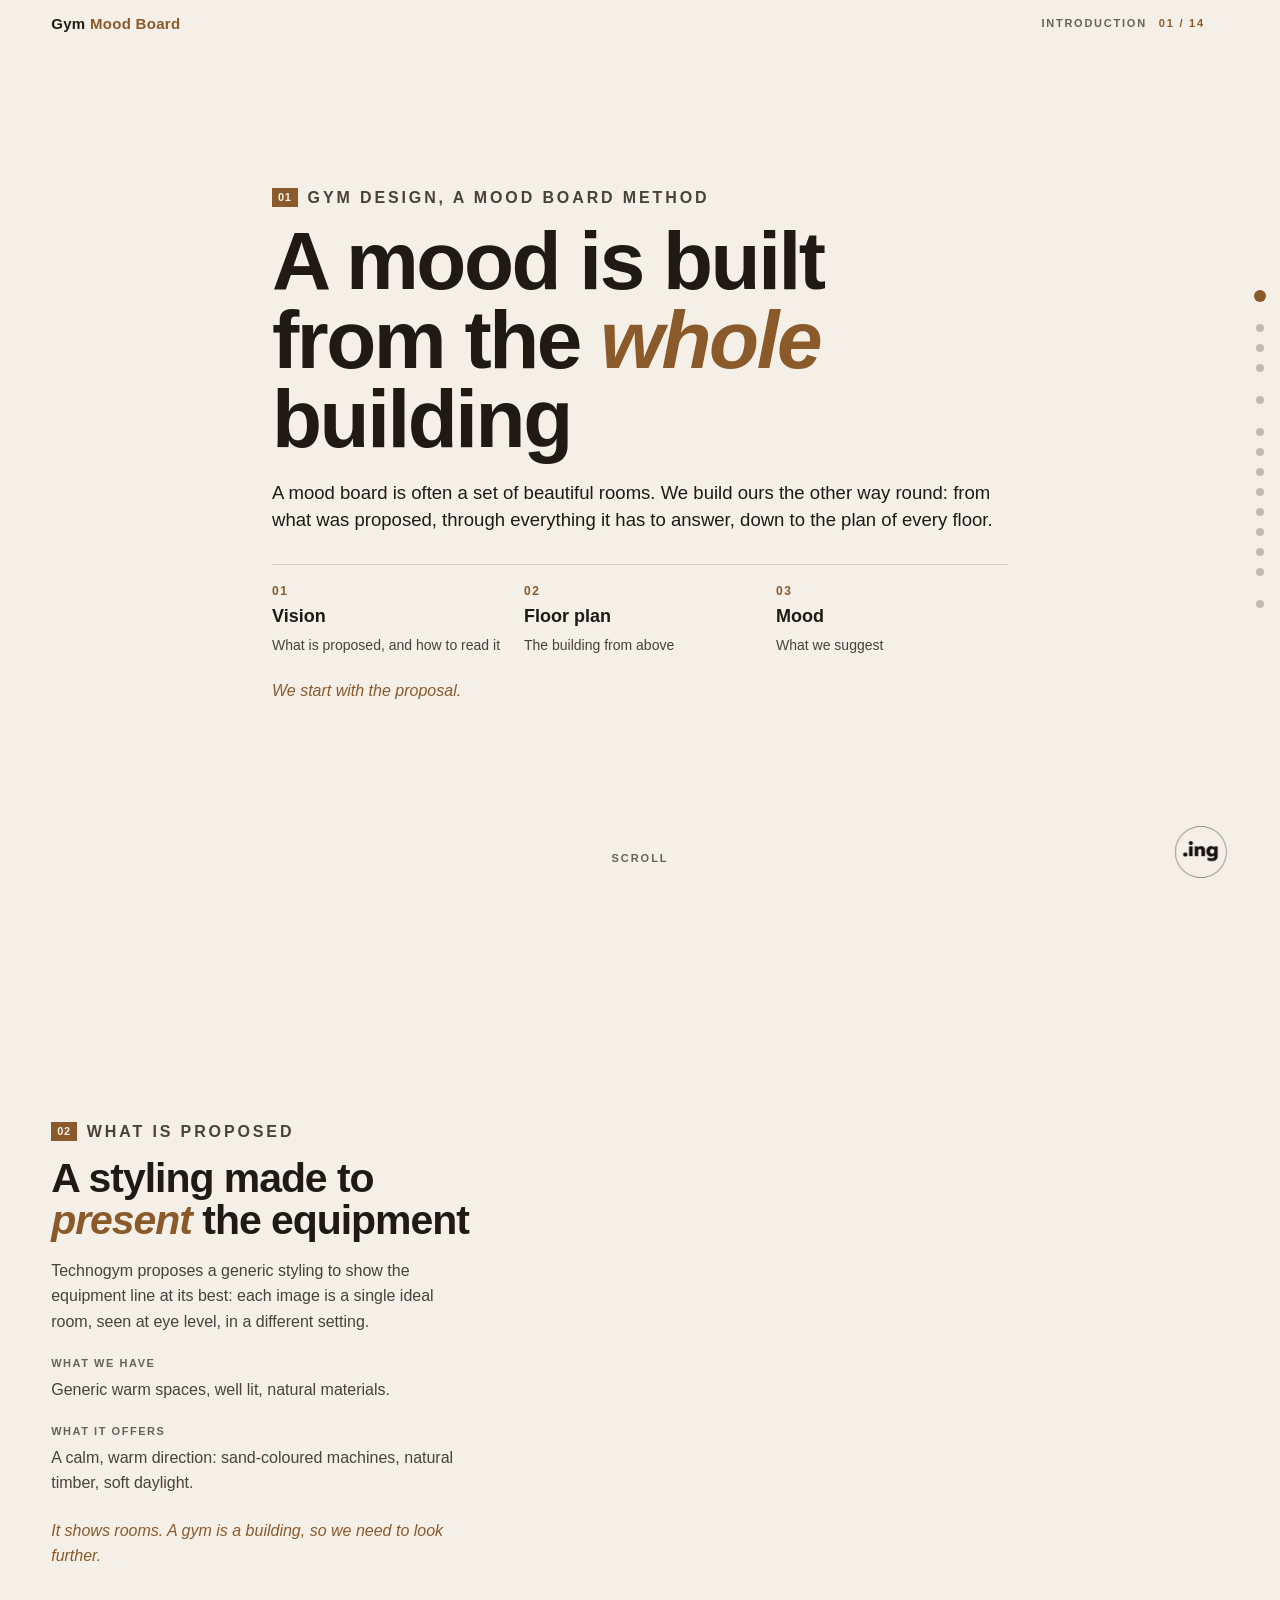
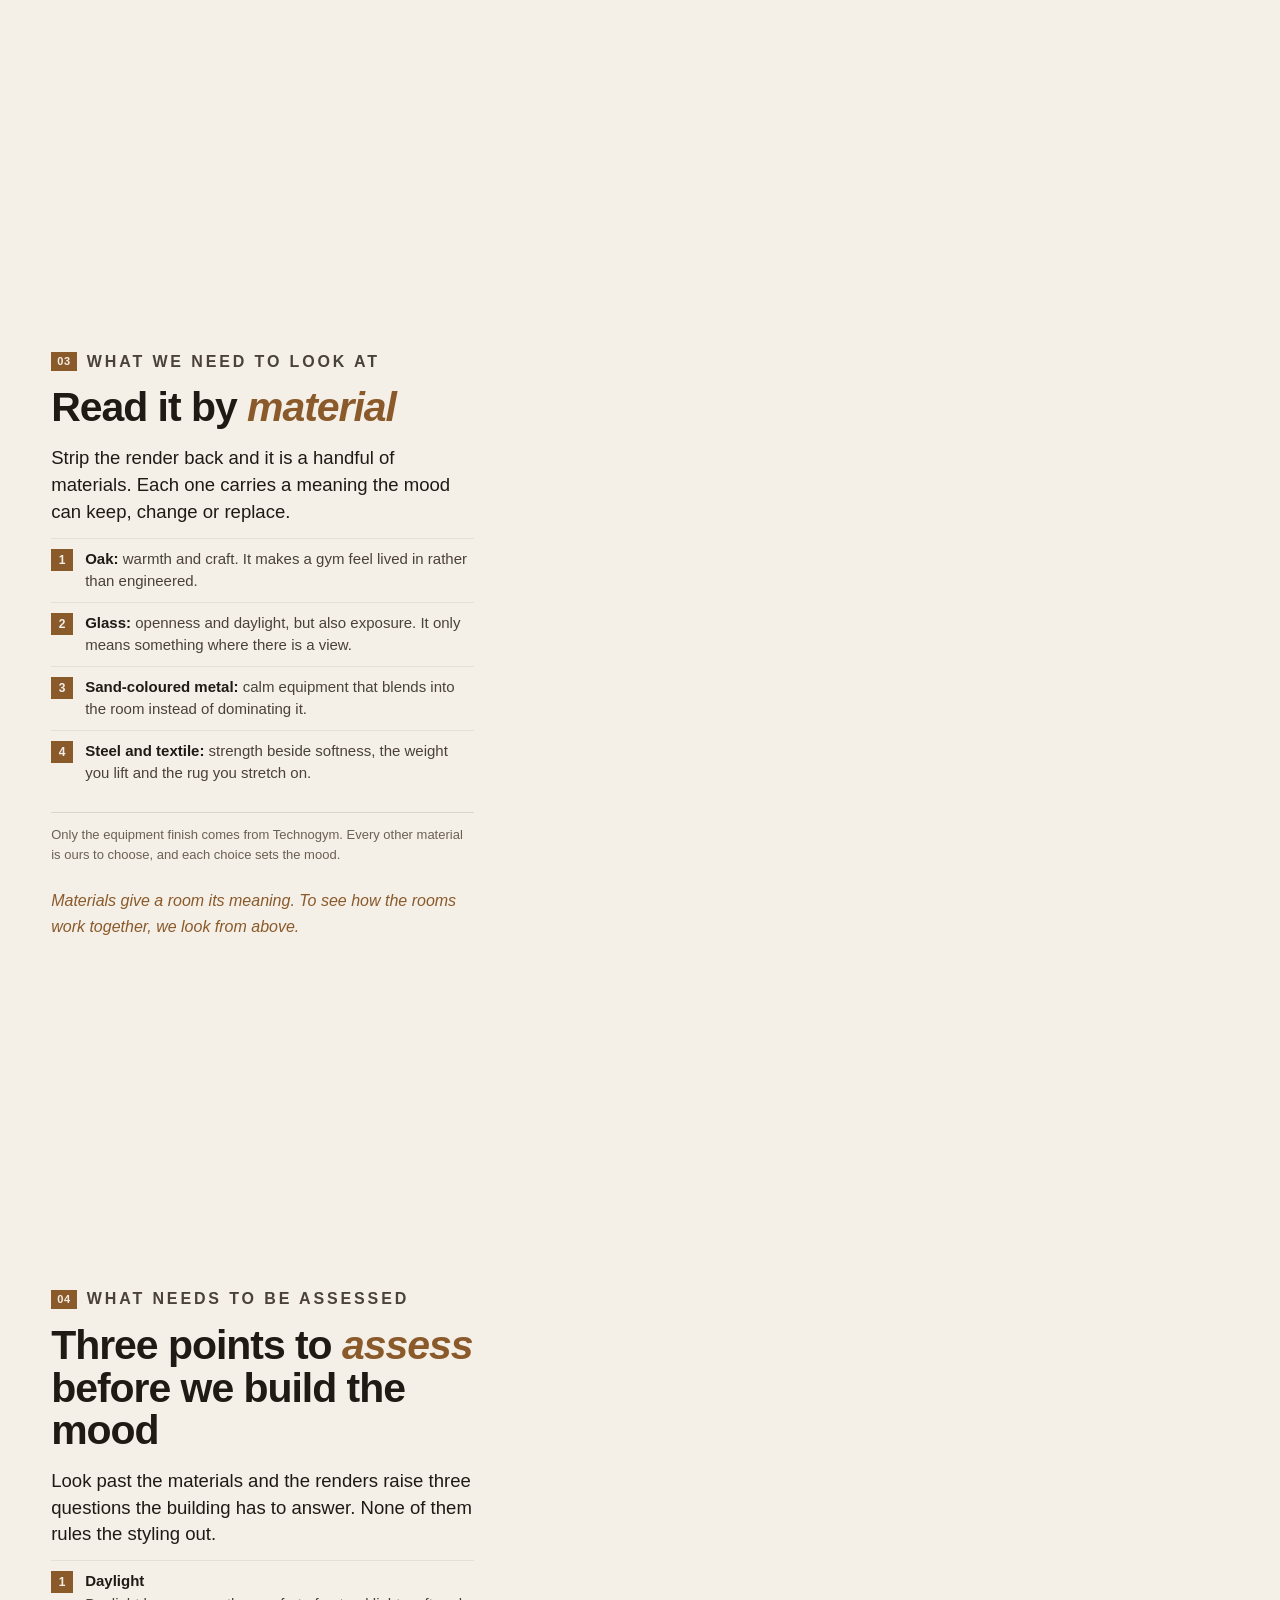
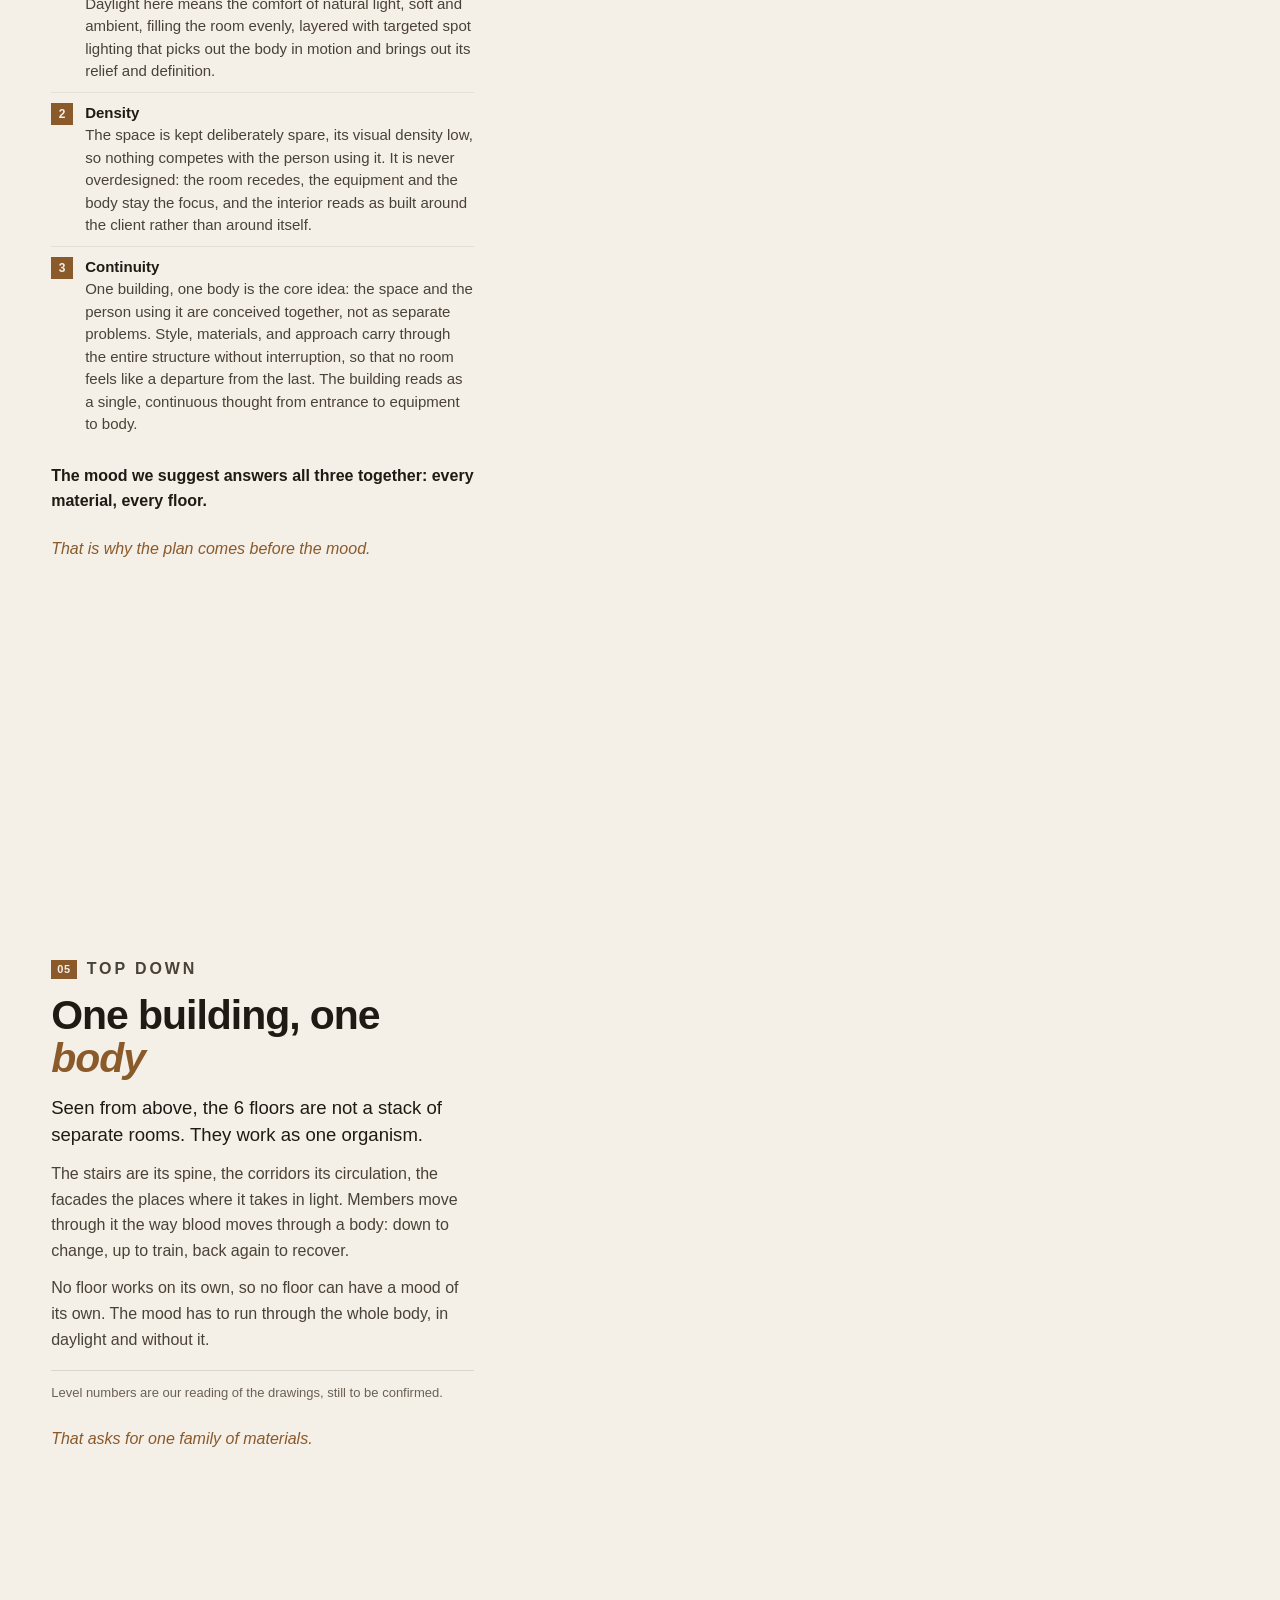
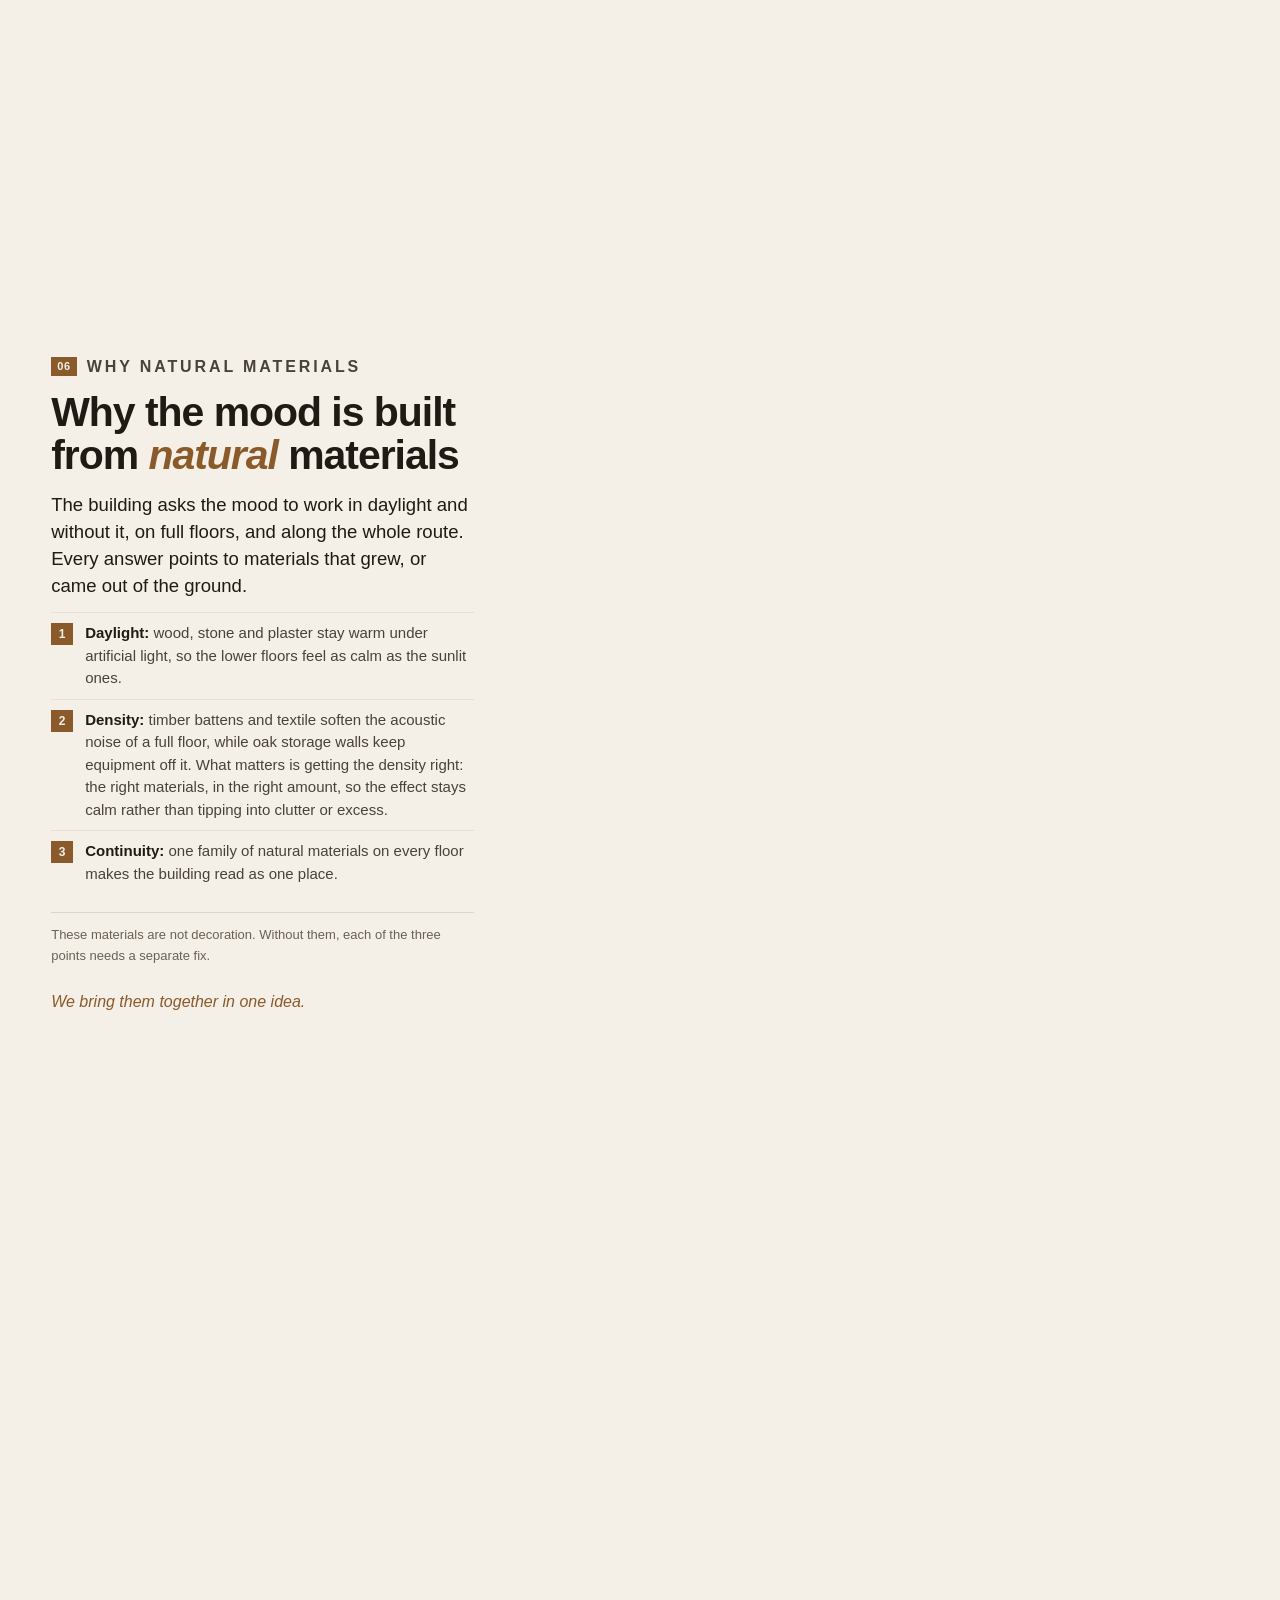
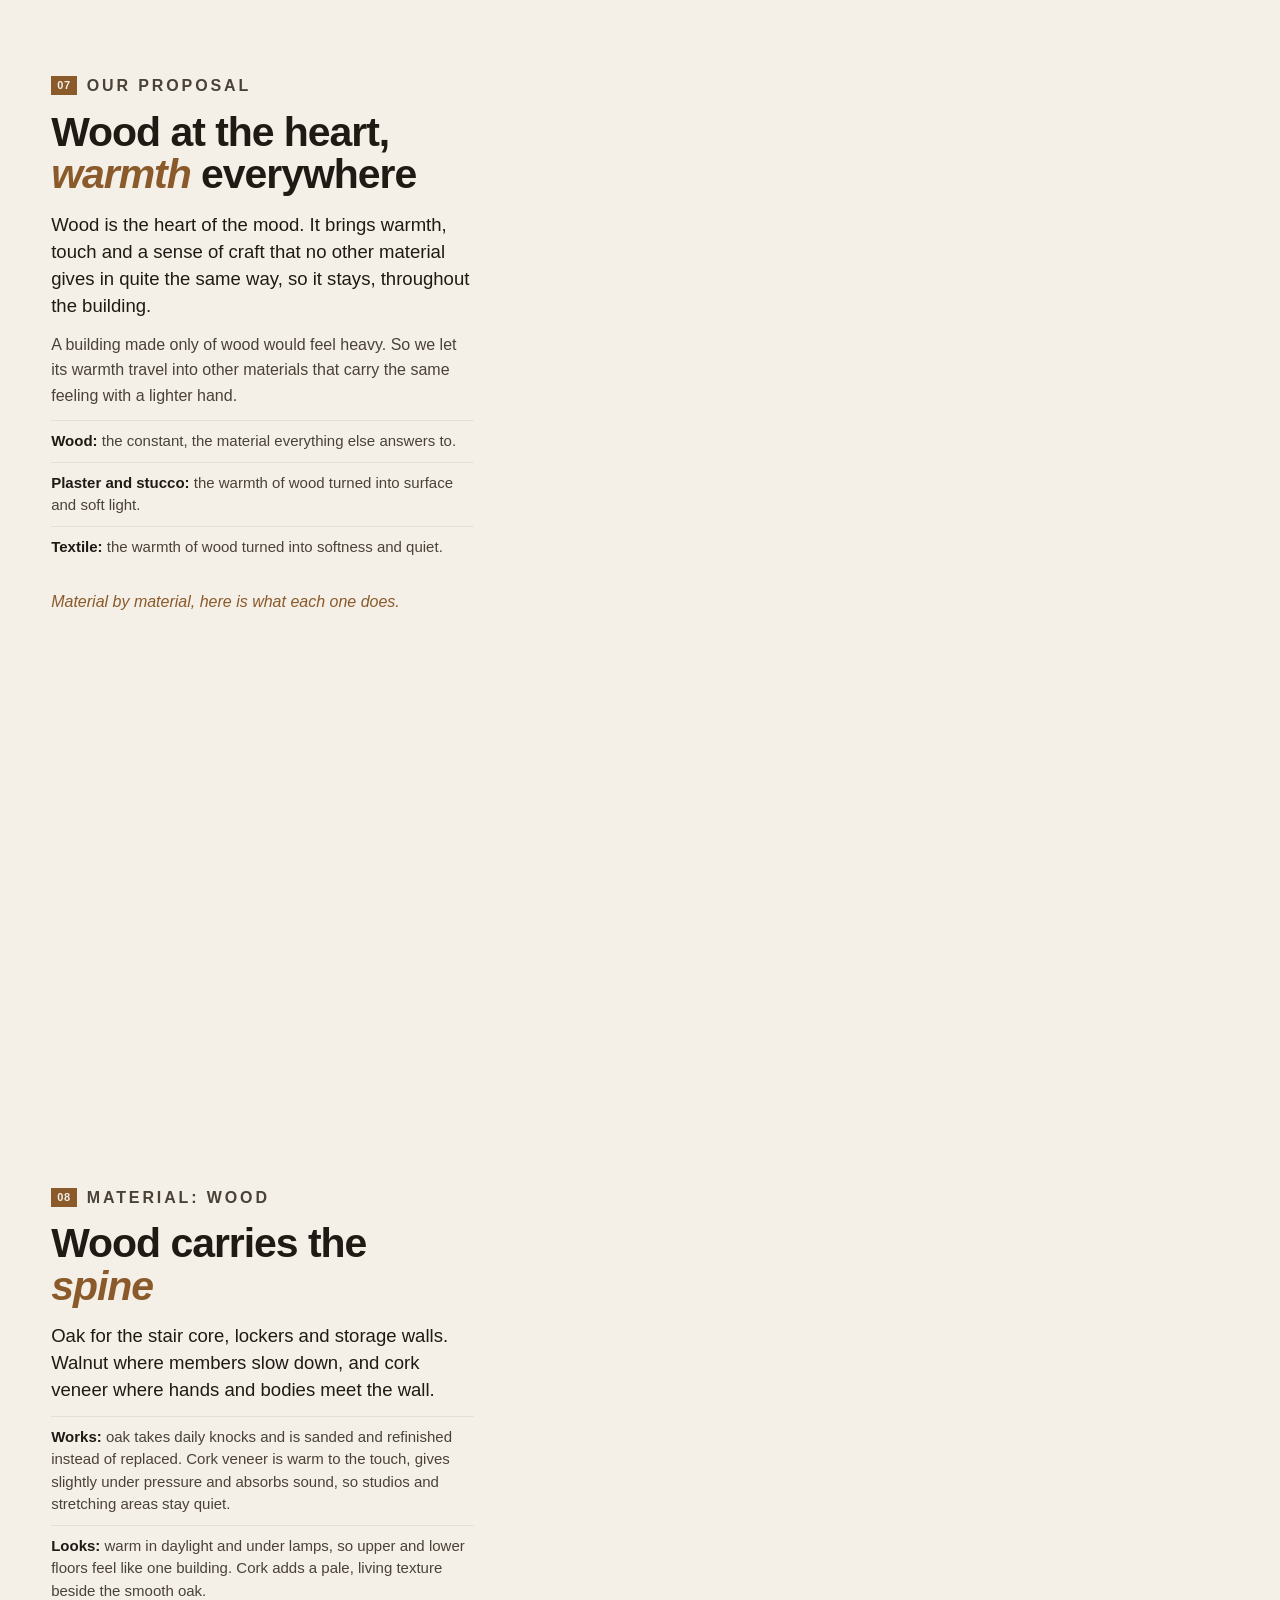
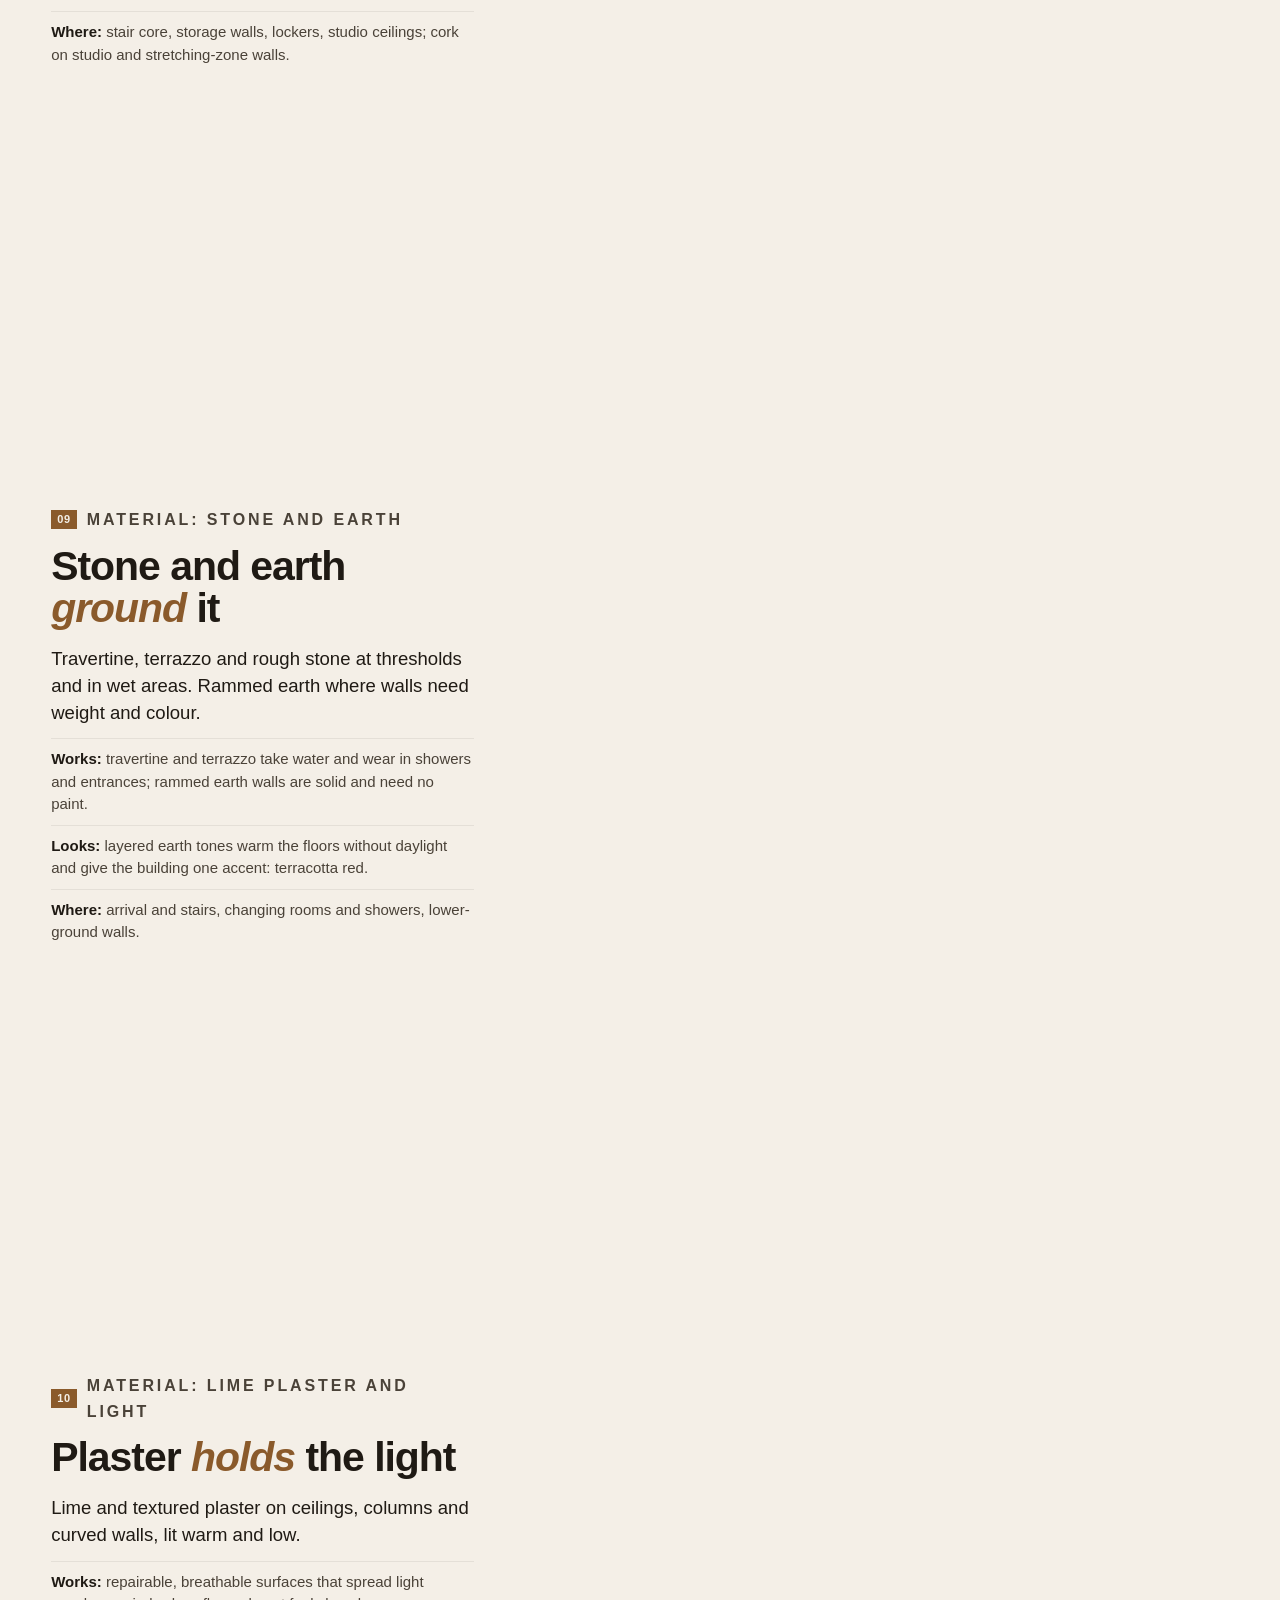
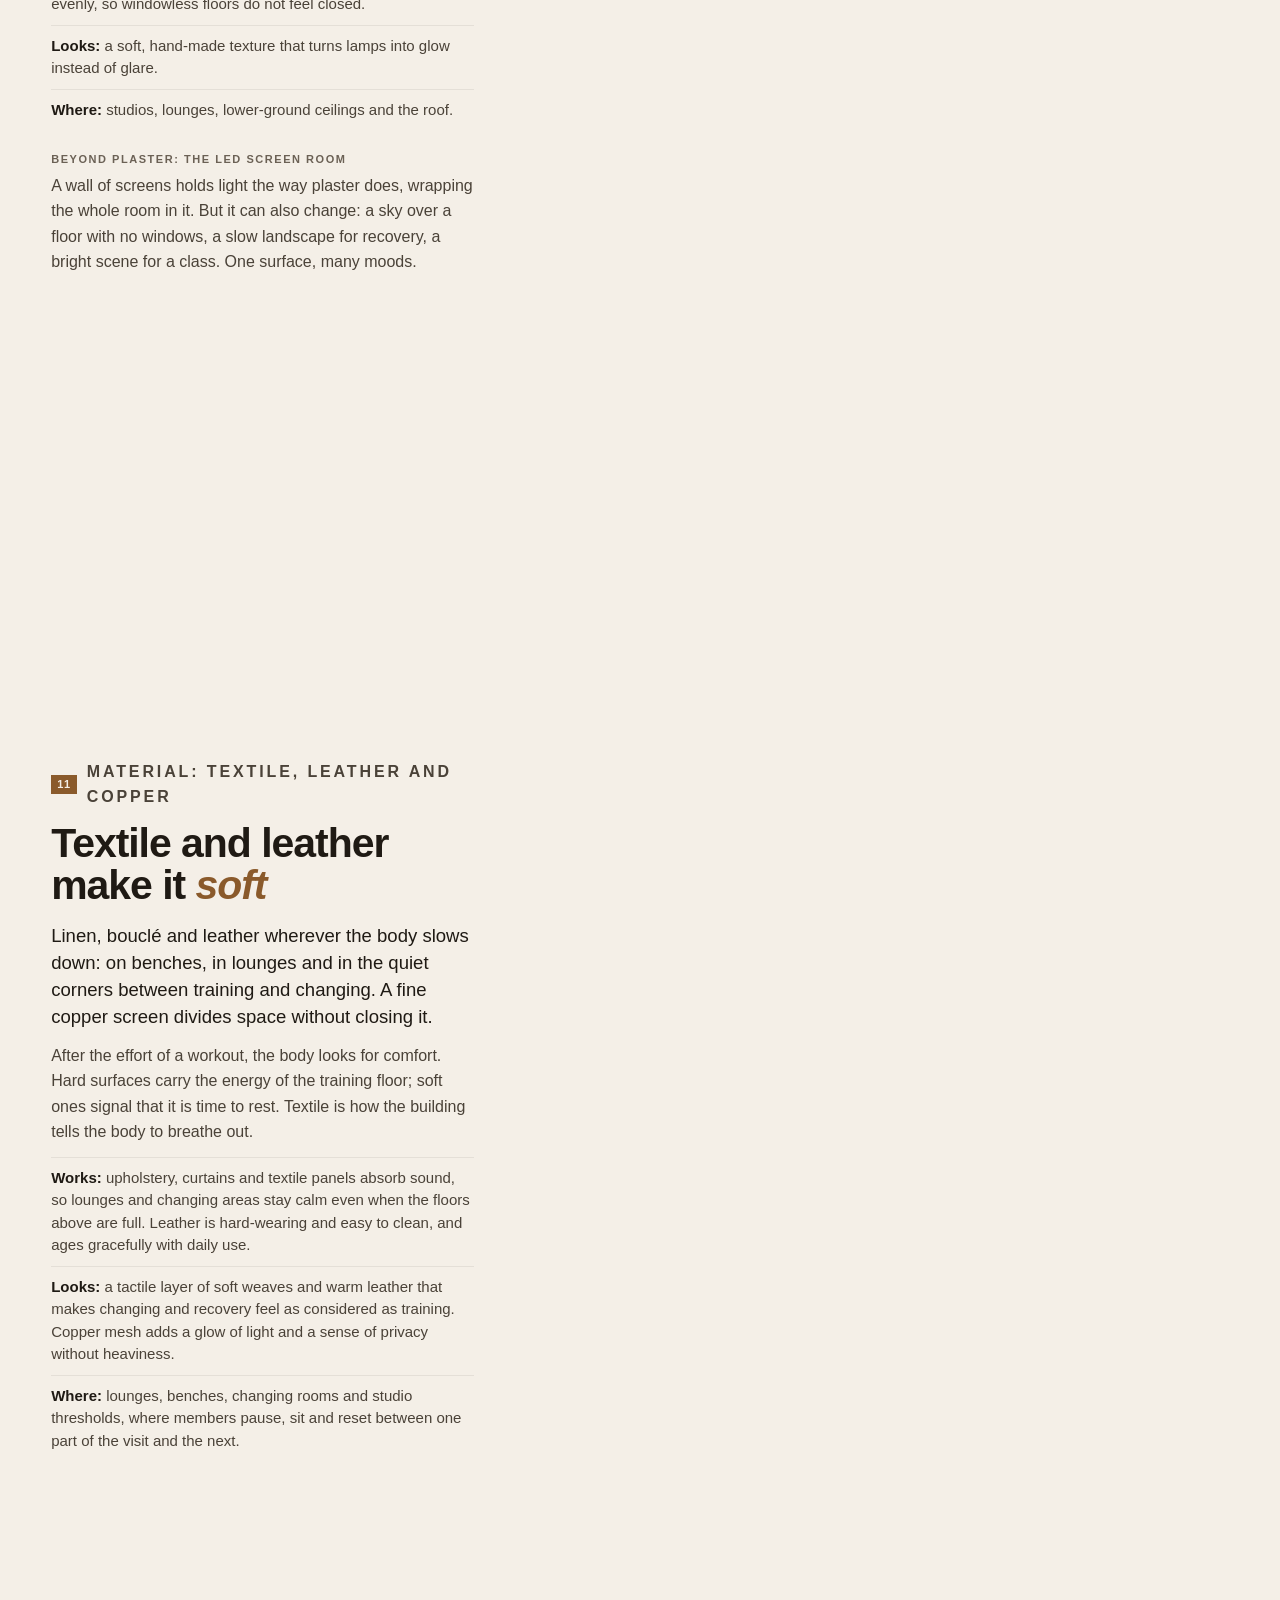
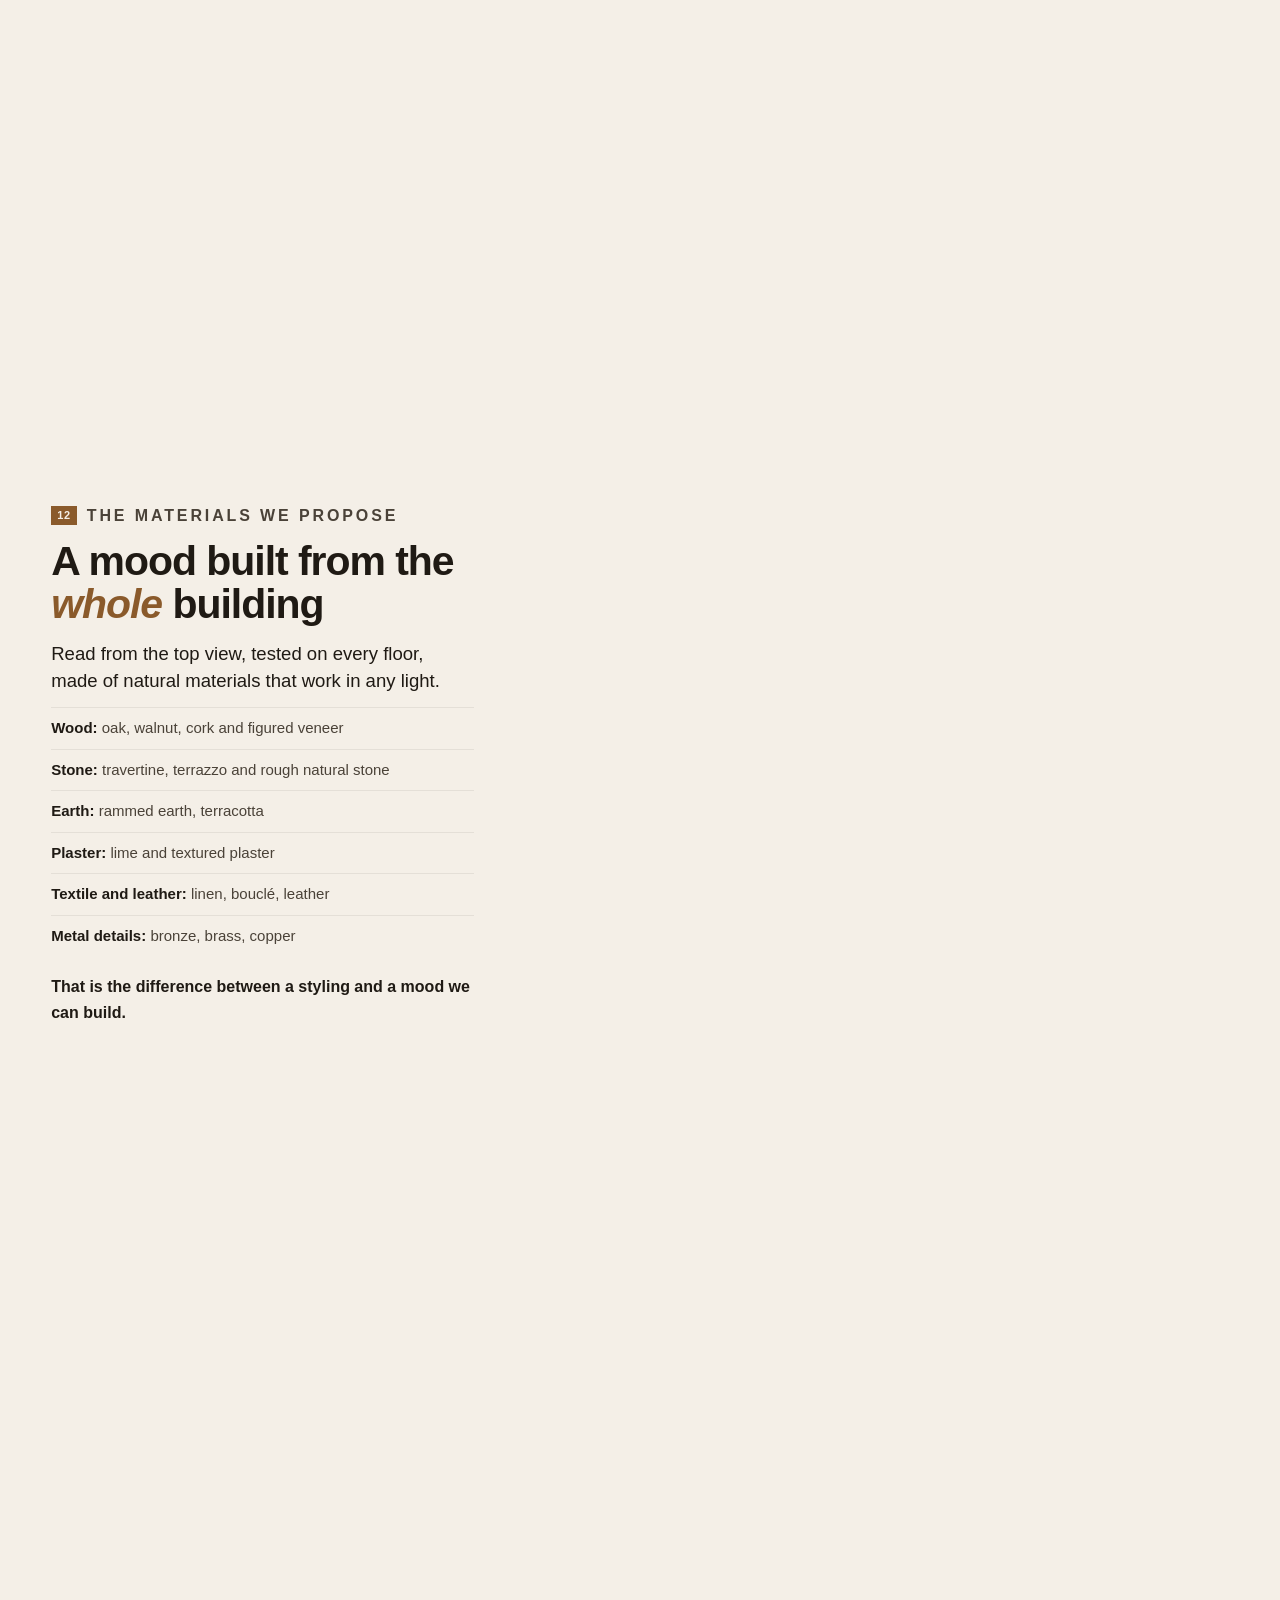
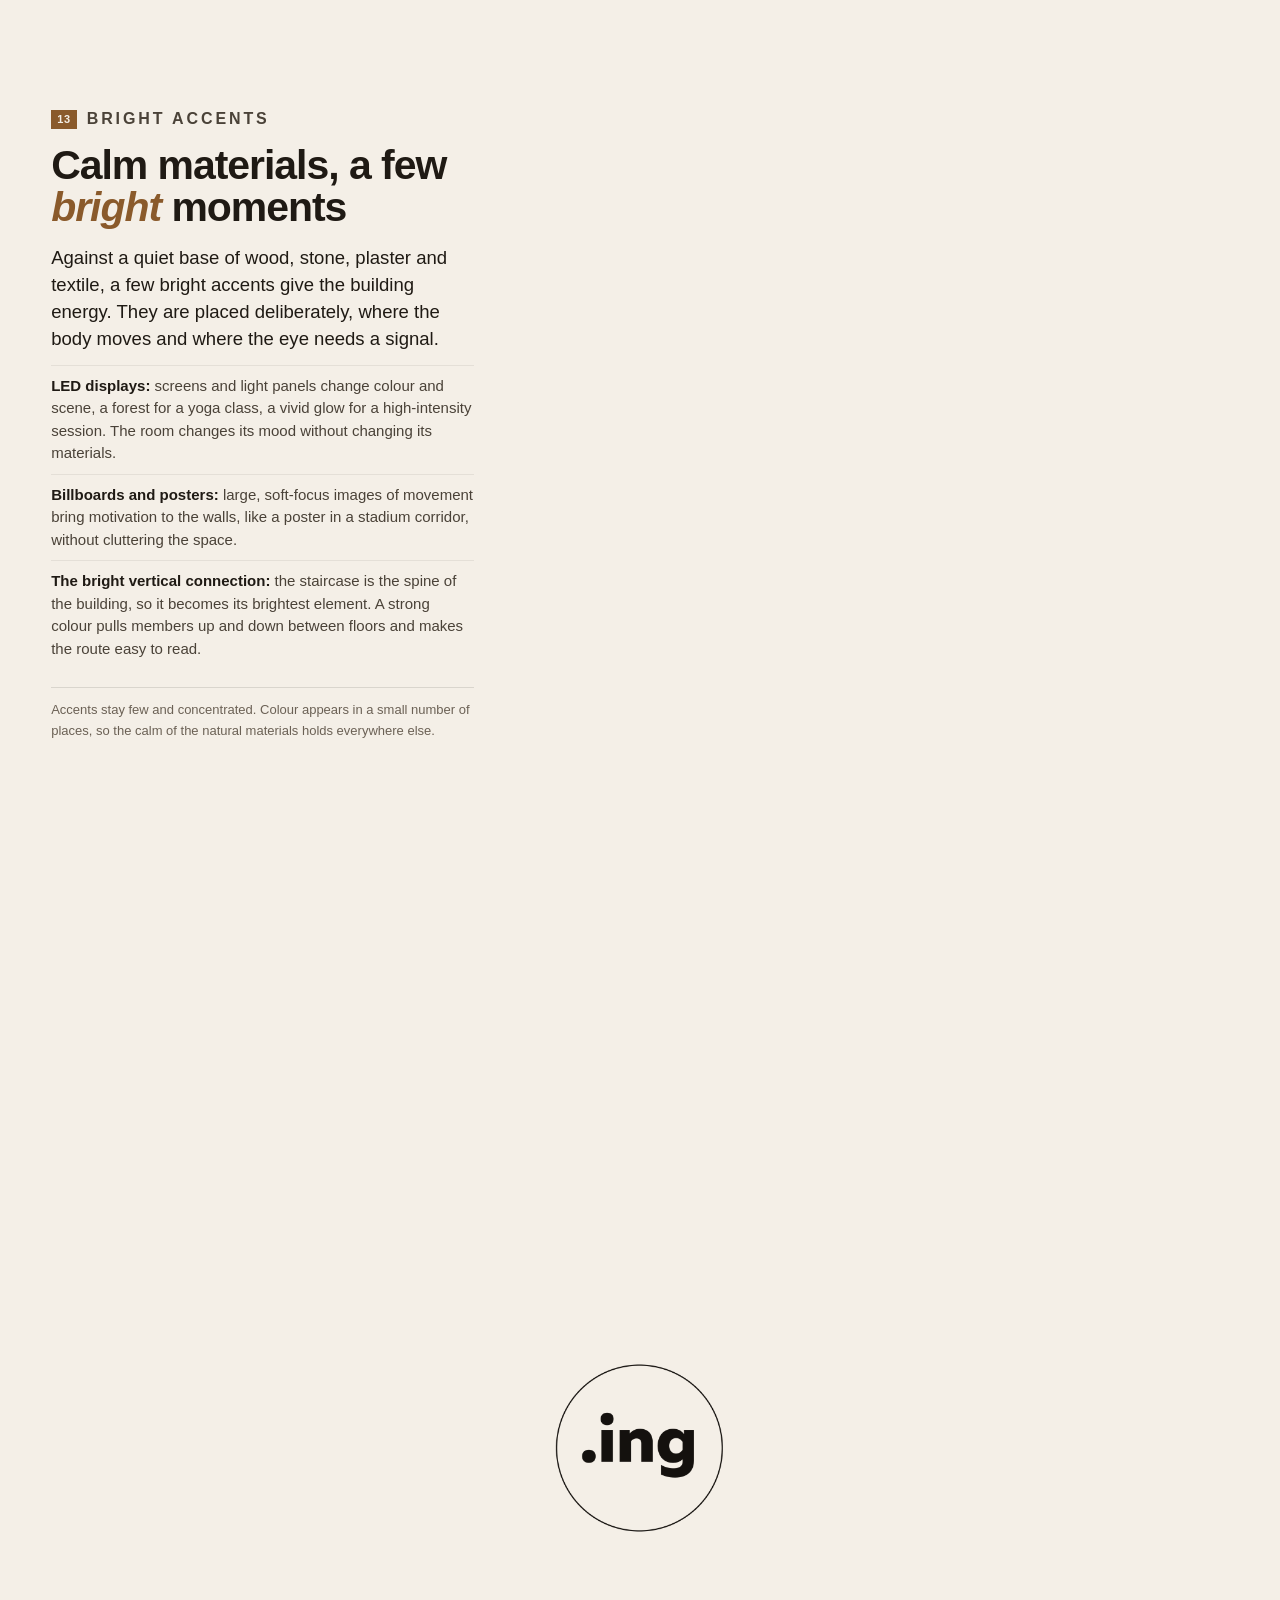
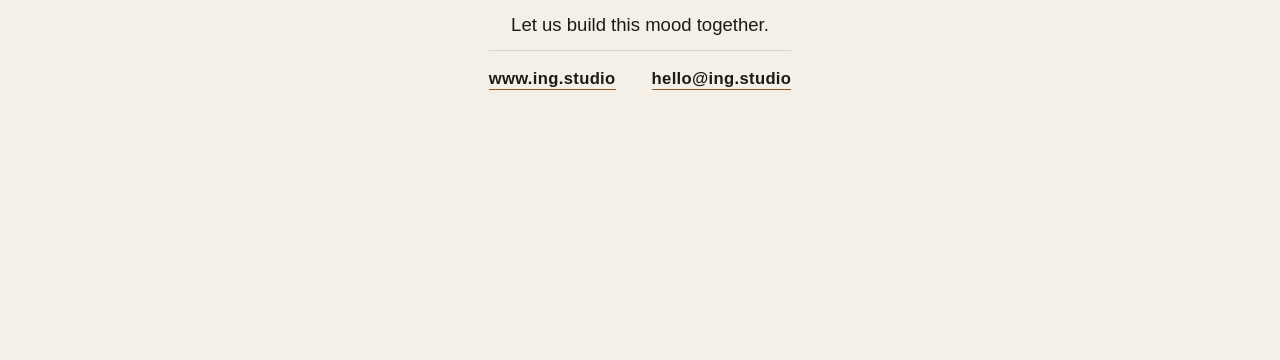
==== commit 179ea39f: "Add company logo: fixed corner logo and final contact beat - Approved logo moved to assets/brand/, t" ====
--- a/deck/index.html
+++ b/deck/index.html
@@ -143,6 +143,16 @@
 .topbar .wm b{color:var(--accent);font-weight:700}
 .topbar .chap{font:600 11px/1 var(--font);letter-spacing:.16em;text-transform:uppercase;color:var(--ink-mute);margin-right:24px}
 .topbar .chap b{color:var(--accent);font-weight:700;margin-left:12px}
+/* company logo: fixed in the corner on every beat, hands over to the centred logo on the final beat */
+.corner-logo{position:fixed;right:var(--pad);bottom:20px;z-index:9;width:56px;height:56px;pointer-events:none;
+  transition:opacity .6s ease,transform .6s var(--ease)}
+body[data-step="contact"] .corner-logo{opacity:0;transform:scale(.6)}
+.card.contact{text-align:center;display:flex;flex-direction:column;align-items:center}
+.contact .logo-big{width:min(260px,52vw);height:auto;margin:0 0 34px;transform:scale(.7);transition:transform 1s var(--ease)}
+.contact.in .logo-big{transform:none}
+.contact-links{display:flex;flex-wrap:wrap;justify-content:center;gap:12px 36px;margin:4px 0 0;padding:18px 0 0;border-top:1px solid var(--line)}
+.contact-links a{font:600 clamp(16px,1.3vw,20px)/1.2 var(--font);letter-spacing:.02em;color:var(--ink);text-decoration:none;border-bottom:1px solid var(--accent)}
+.contact-links a:hover,.contact-links a:focus-visible{color:var(--accent)}
 #rail{position:fixed;right:16px;top:50%;transform:translateY(-50%);z-index:8;display:flex;flex-direction:column;gap:12px}
 #rail button{width:8px;height:8px;border-radius:var(--r-dot);background:var(--line-strong);border:0;padding:0;cursor:pointer;transition:transform .3s,background .3s}
 #rail button.gap{margin-top:12px}
@@ -172,6 +182,8 @@
   .swatches{display:none}
   .tile-text{font-size:11px;padding:22px 6px 6px}
   .topbar .chap{margin-right:0}
+  .corner-logo{width:34px;height:34px;top:8px;bottom:auto;right:auto;left:50%;transform:translateX(-50%)}
+  body[data-step="contact"] .corner-logo{transform:translateX(-50%) scale(.6)}
   #rail{display:none}
 }
 
@@ -192,6 +204,7 @@
 </div>
 
 <header class="topbar"><span class="wm">Gym <b>Mood Board</b></span><span class="chap" id="chapter"></span></header>
+<img class="corner-logo" src="../assets/brand/logo-ing.png" alt=".ing studio logo" width="56" height="56">
 <nav id="rail" aria-label="Story progress"></nav>
 <div id="hint">Scroll</div>
 
@@ -380,6 +393,17 @@
         <li><span><strong>The bright vertical connection:</strong> the staircase is the spine of the building, so it becomes its brightest element. A strong colour pulls members up and down between floors and makes the route easy to read.</span></li>
       </ul>
       <p class="note">Accents stay few and concentrated. Colour appears in a small number of places, so the calm of the natural materials holds everywhere else.</p>
+    </div>
+  </section>
+
+  <section class="step center" data-step="contact" data-chapter="Contact" data-label="Contact">
+    <div class="card intro contact">
+      <img class="logo-big" src="../assets/brand/logo-ing.png" alt=".ing studio logo" width="260" height="260">
+      <p class="lede">Let us build this mood together.</p>
+      <p class="contact-links">
+        <a href="https://www.ing.studio" target="_blank" rel="noopener">www.ing.studio</a>
+        <a href="mailto:hello@ing.studio">hello@ing.studio</a>
+      </p>
     </div>
   </section>
 </main>
@@ -483,7 +507,8 @@
       {image:"mood-54-led-colour-panel", tag:"LED display"},
       {image:"mood-61-christiano-ronaldo-blured-poster", tag:"Billboard"},
       {image:"mood-31-red-black-washbasins", tag:"Light accent"}
-    ]}
+    ]},
+    contact: { layer:"none" }
   };
 
   var LAYERS = ["figure", "grid"];
@@ -635,6 +660,7 @@
   function enter(id){
     var spec = PHASES[id]; if(!spec || state.id === id) return;
     state.id = id; state.spec = spec;
+    document.body.setAttribute("data-step", id);
     showLayer(spec.layer);
     if(spec.layer === "figure") enterFigure(spec, id);
     if(spec.layer === "grid") enterGrid(spec, id);
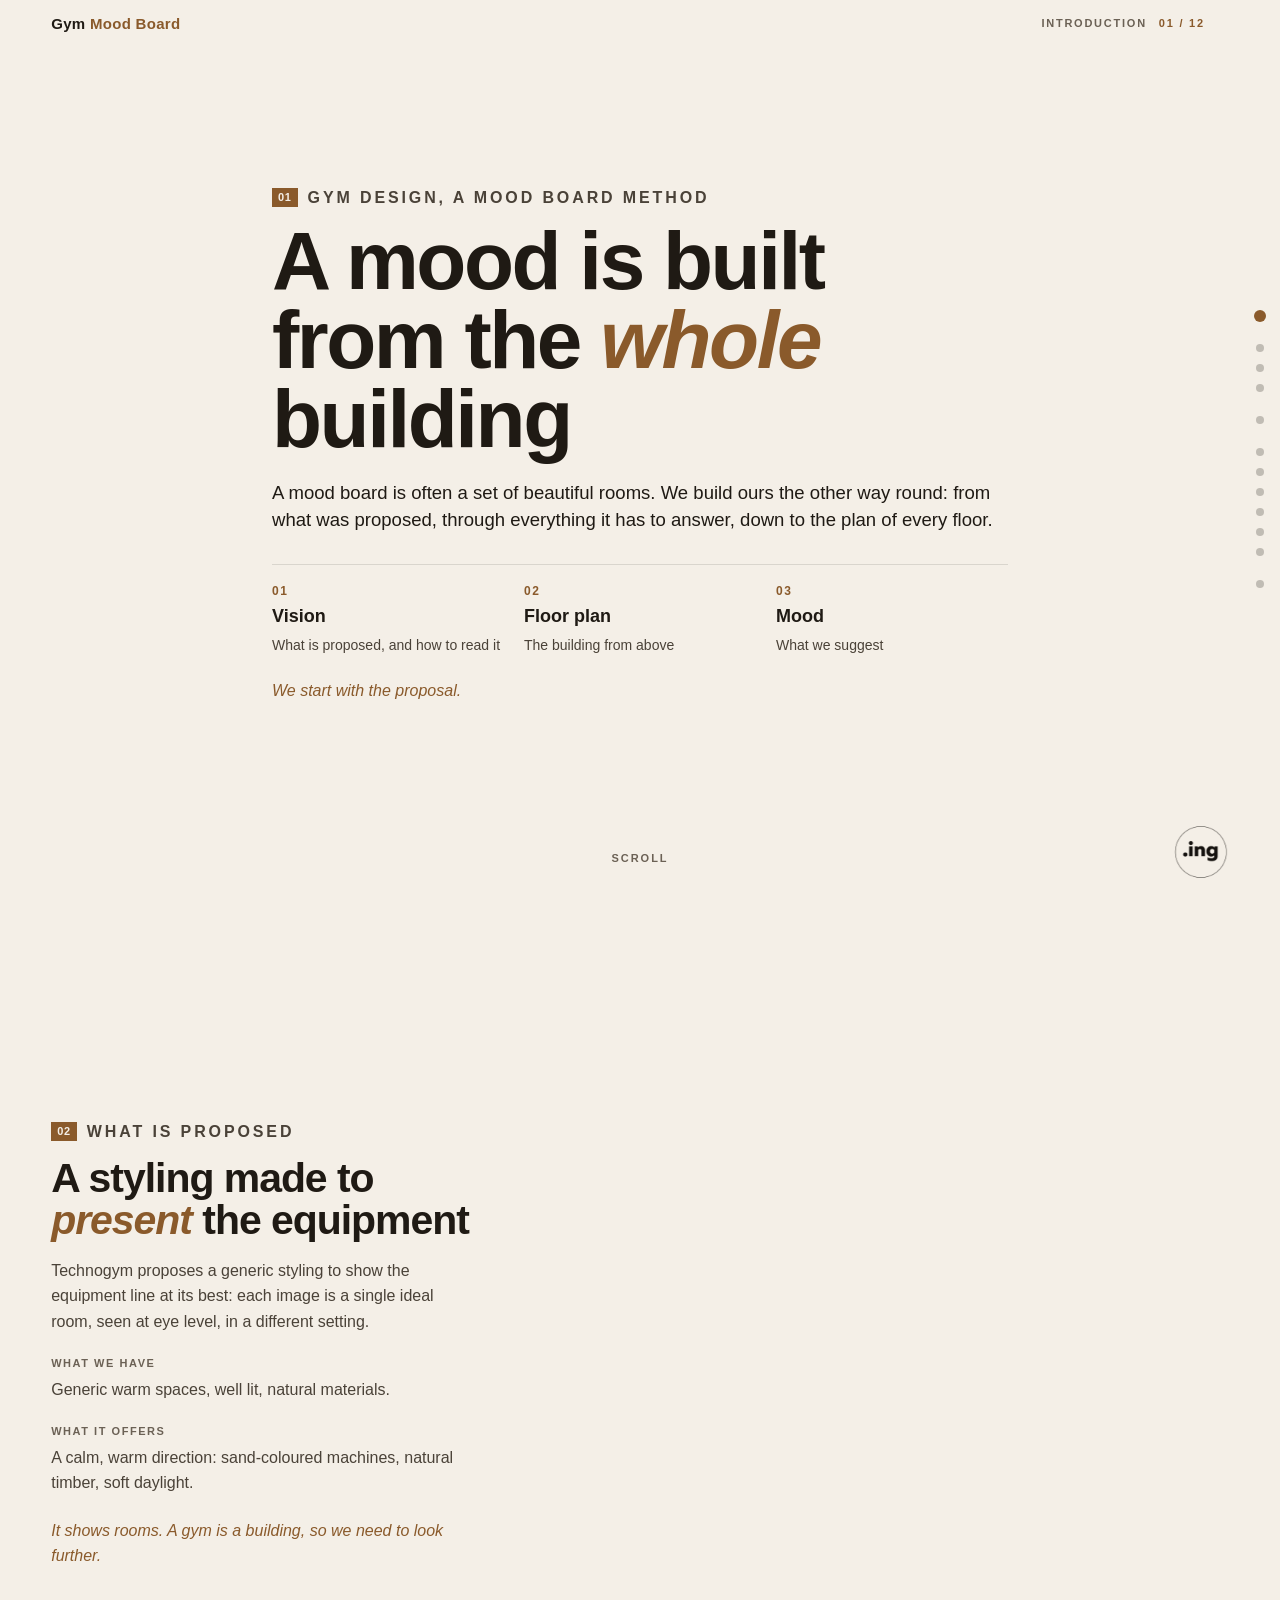
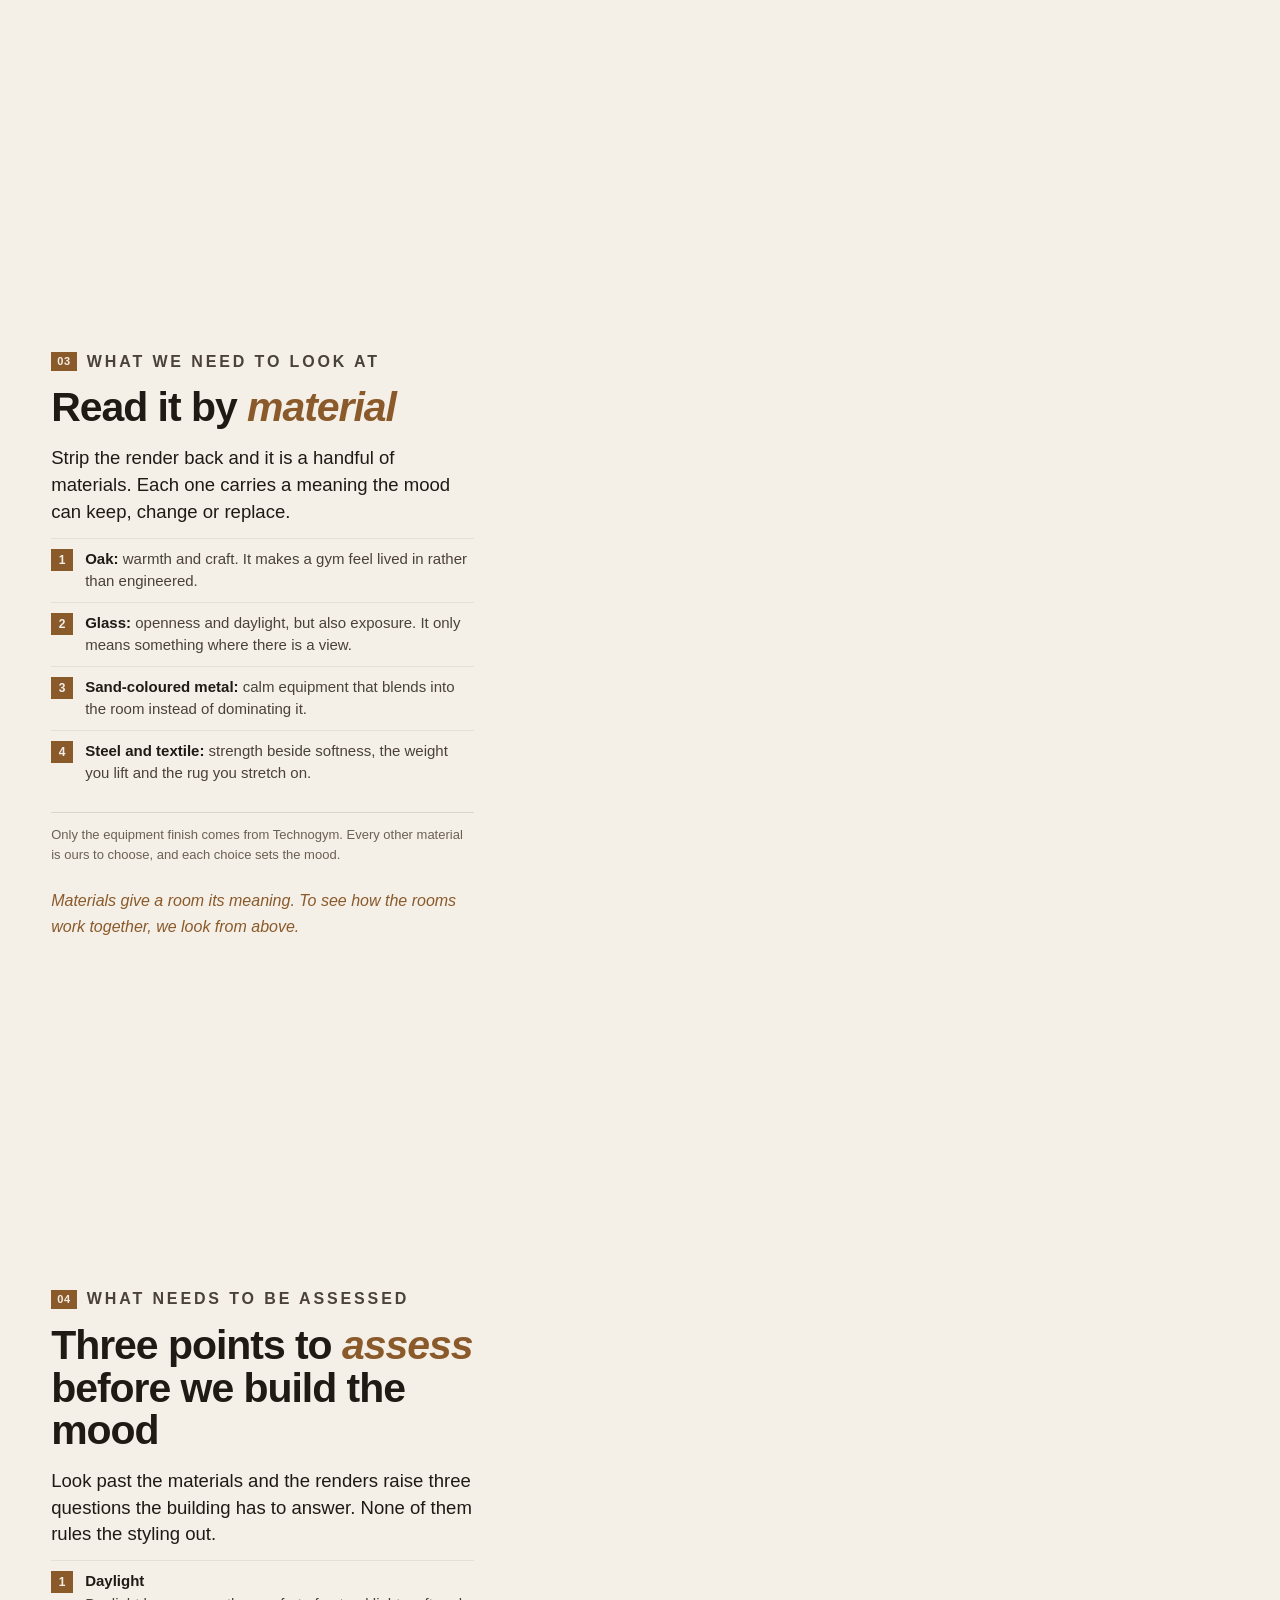
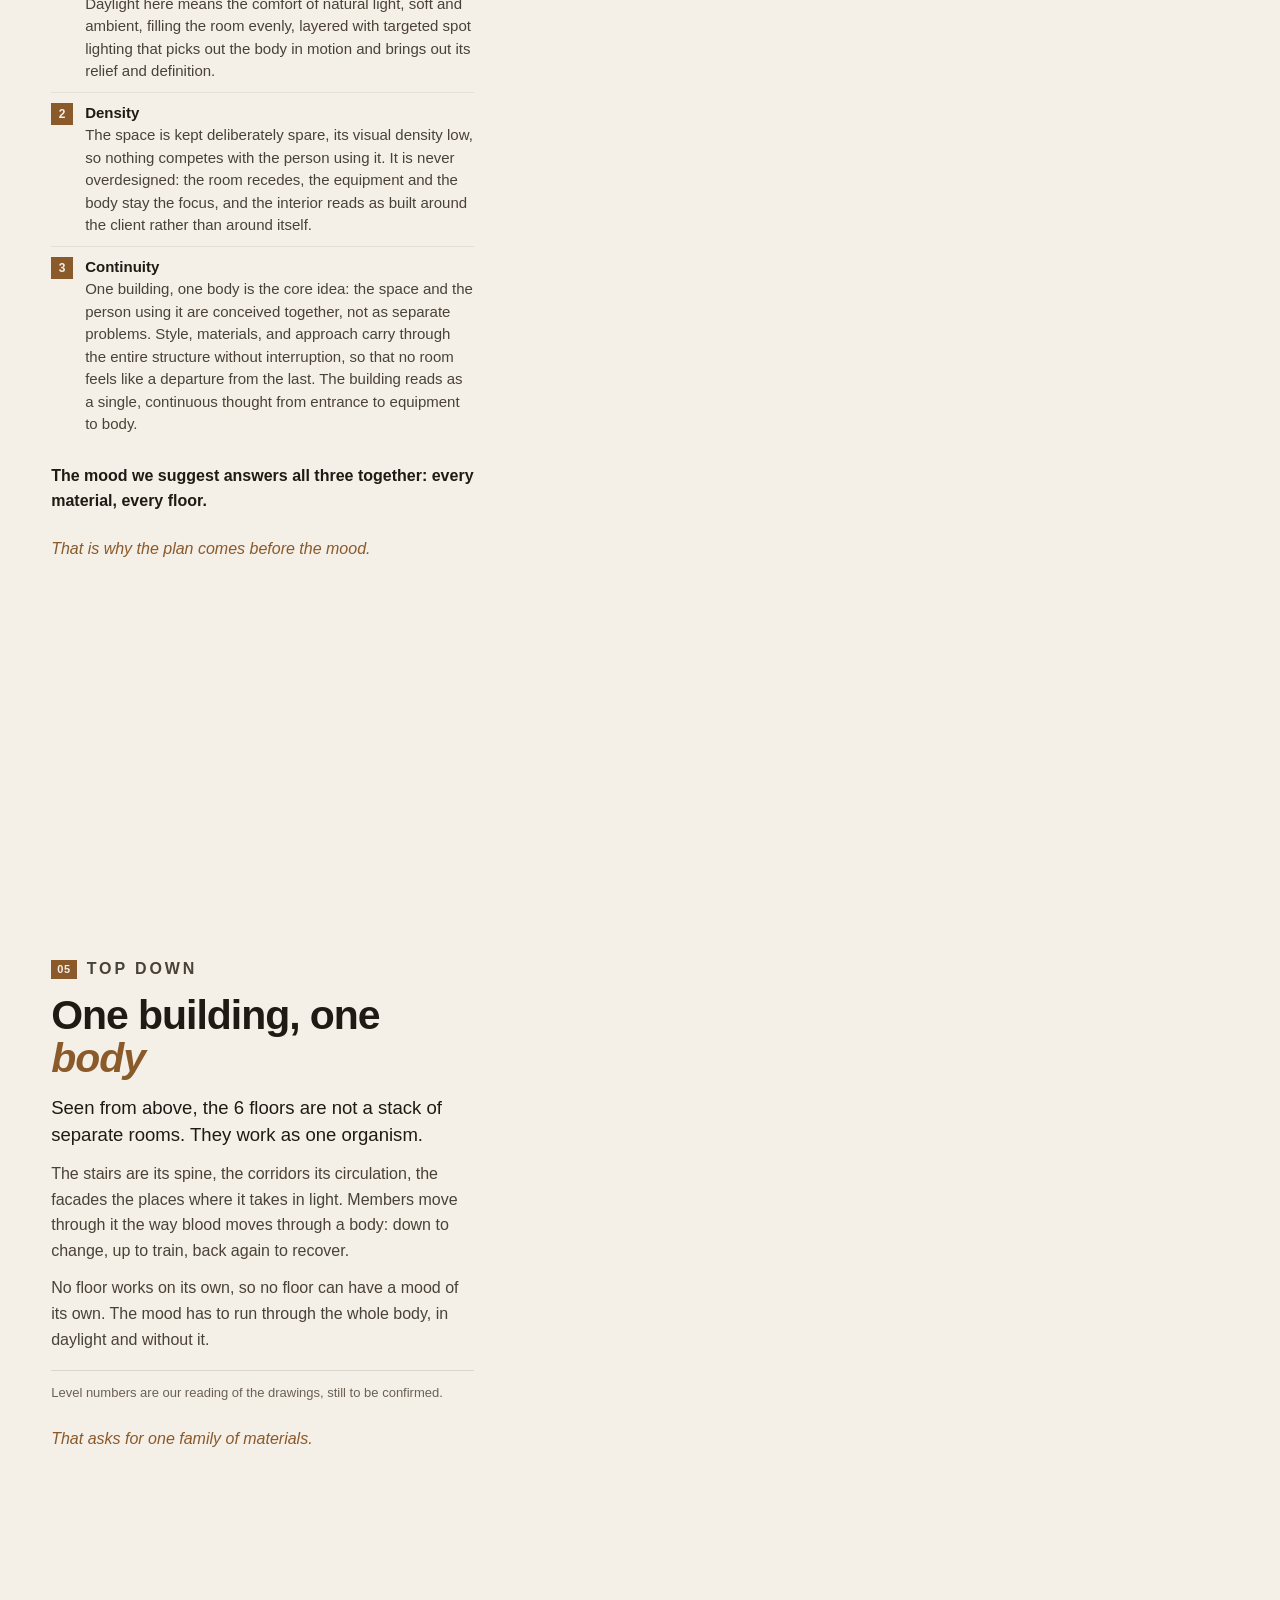
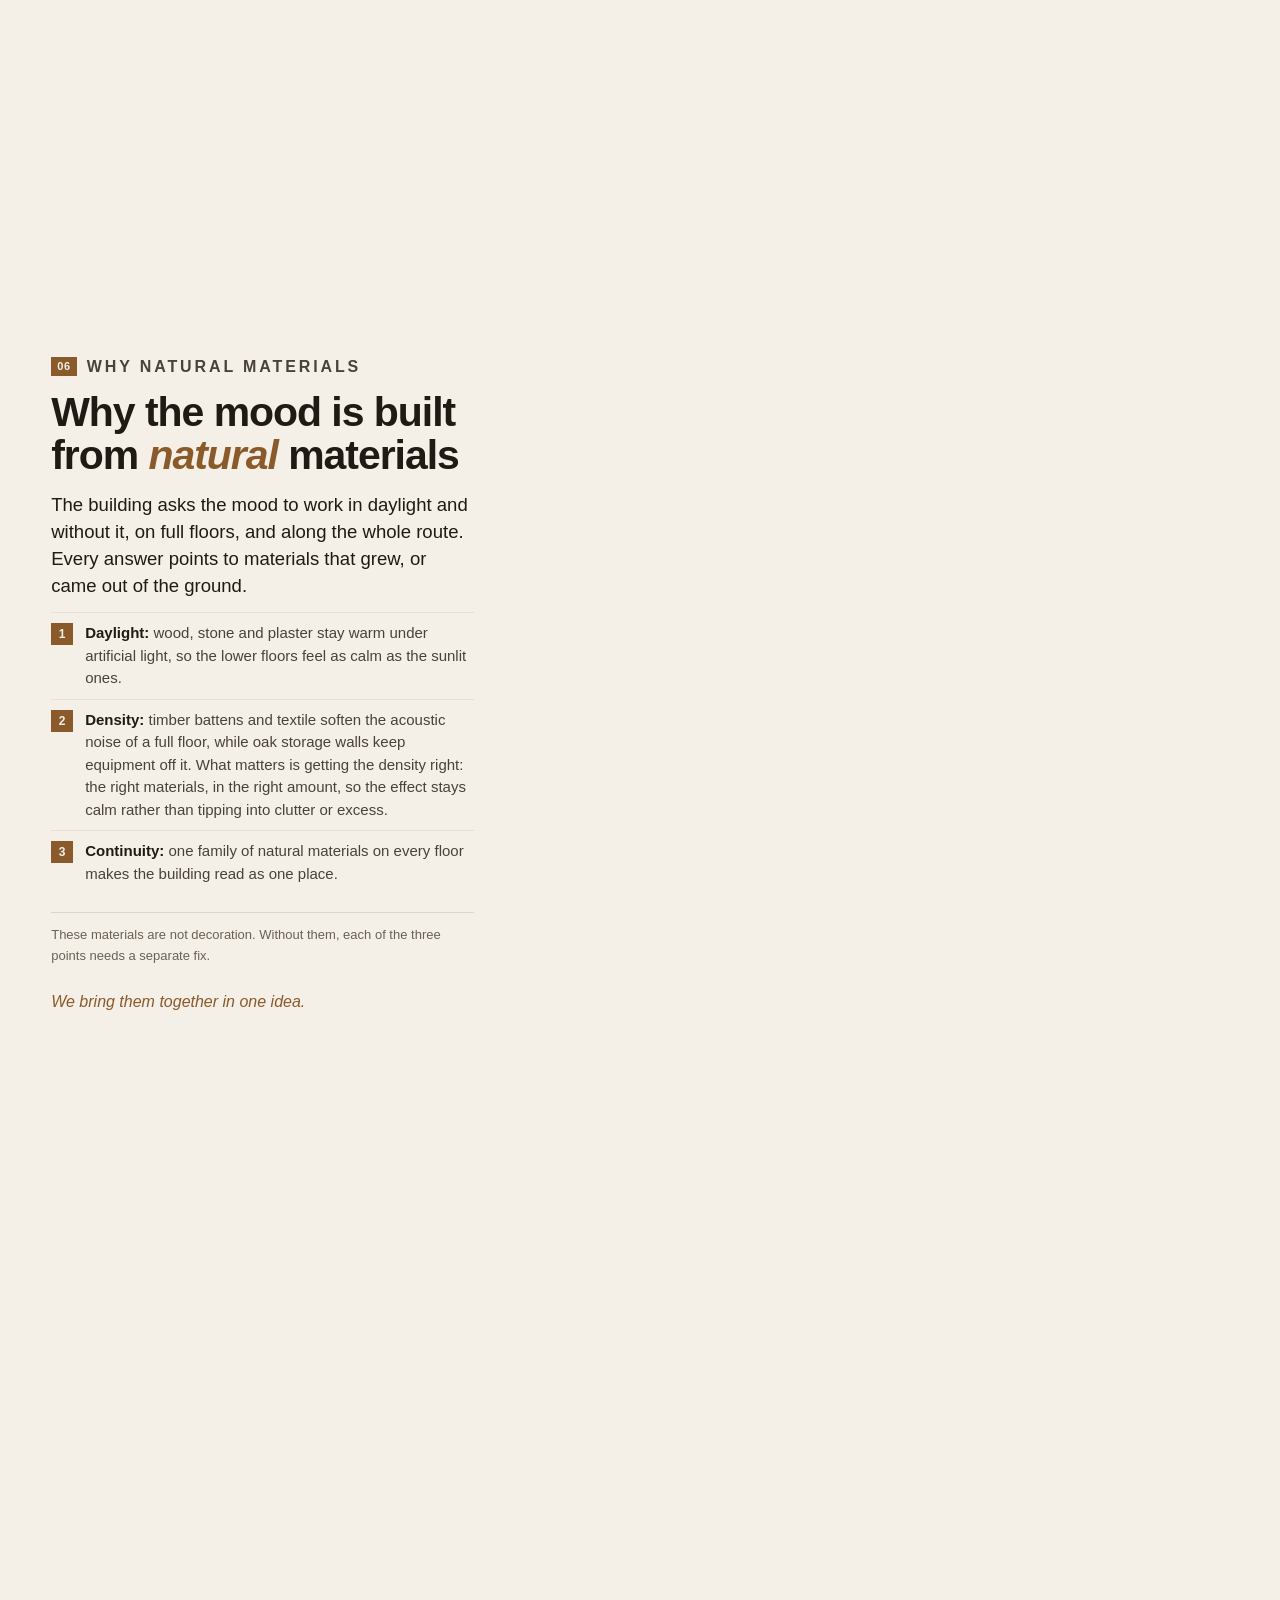
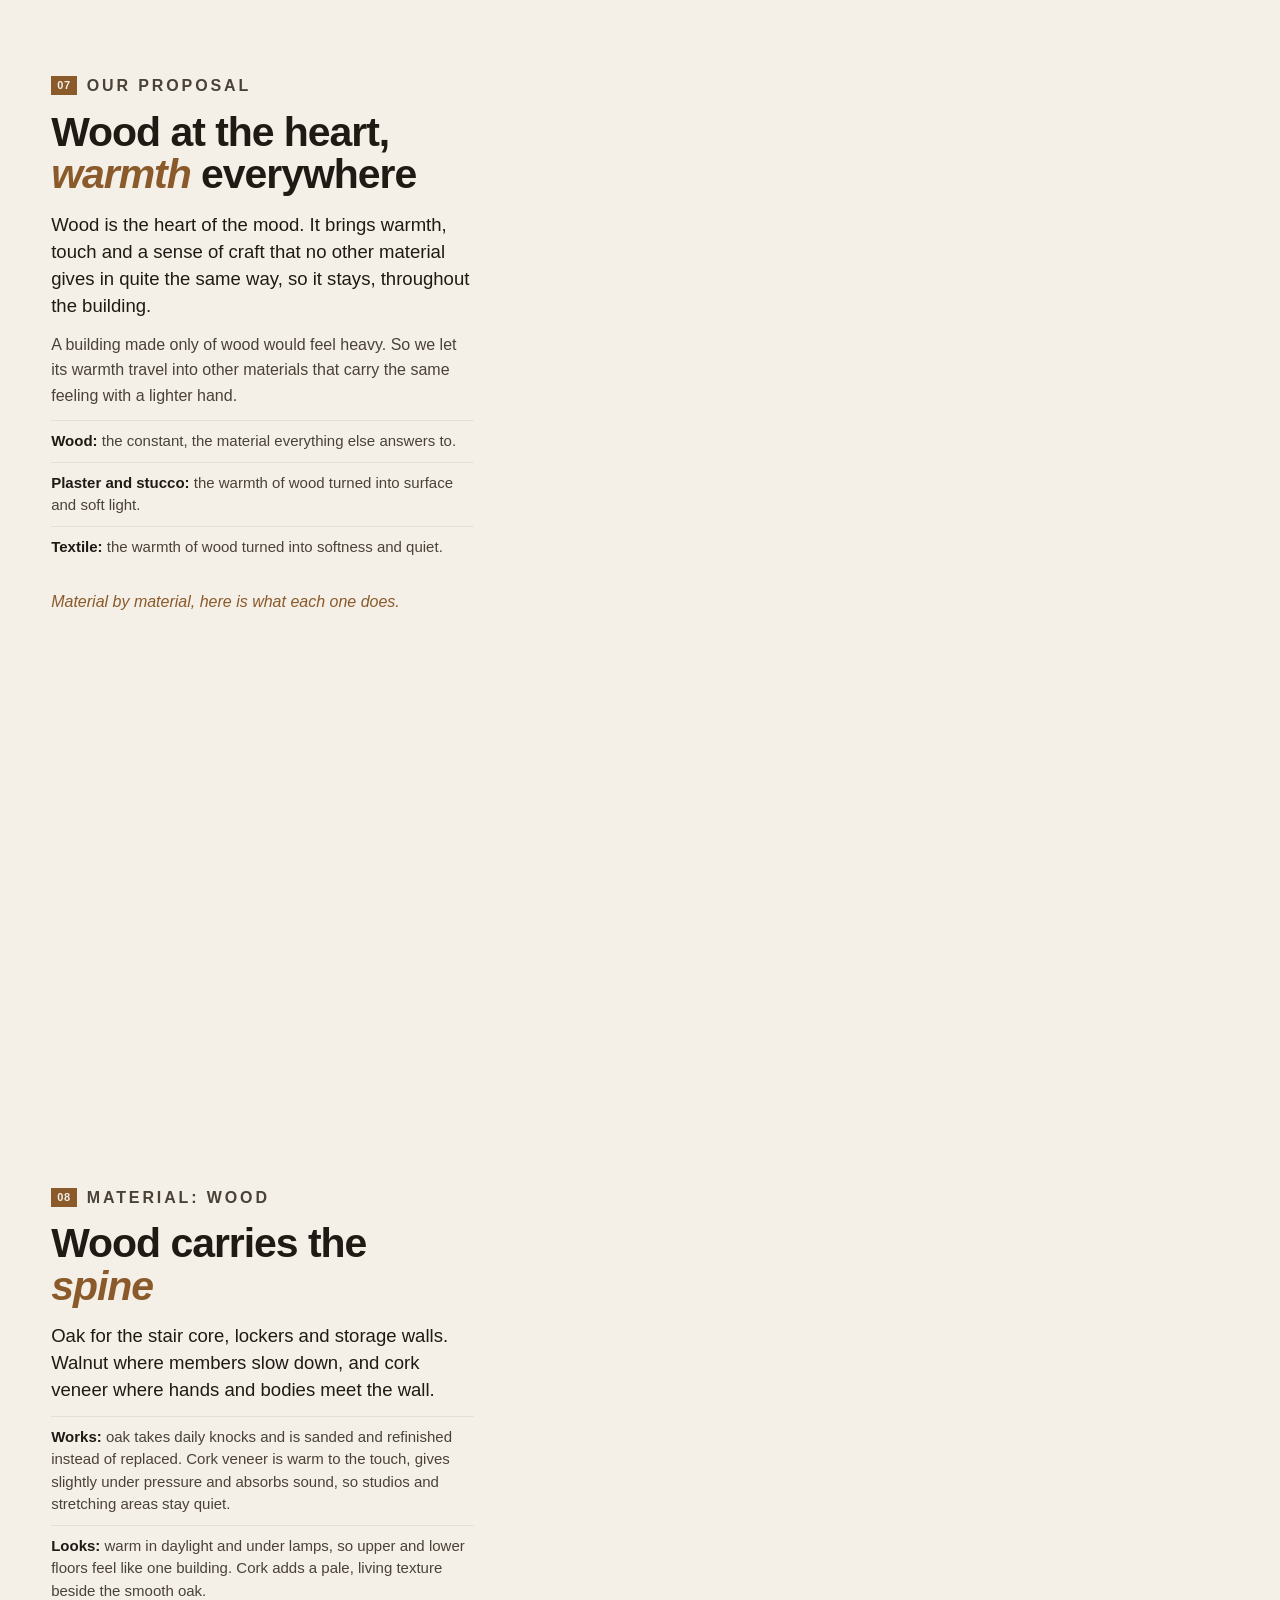
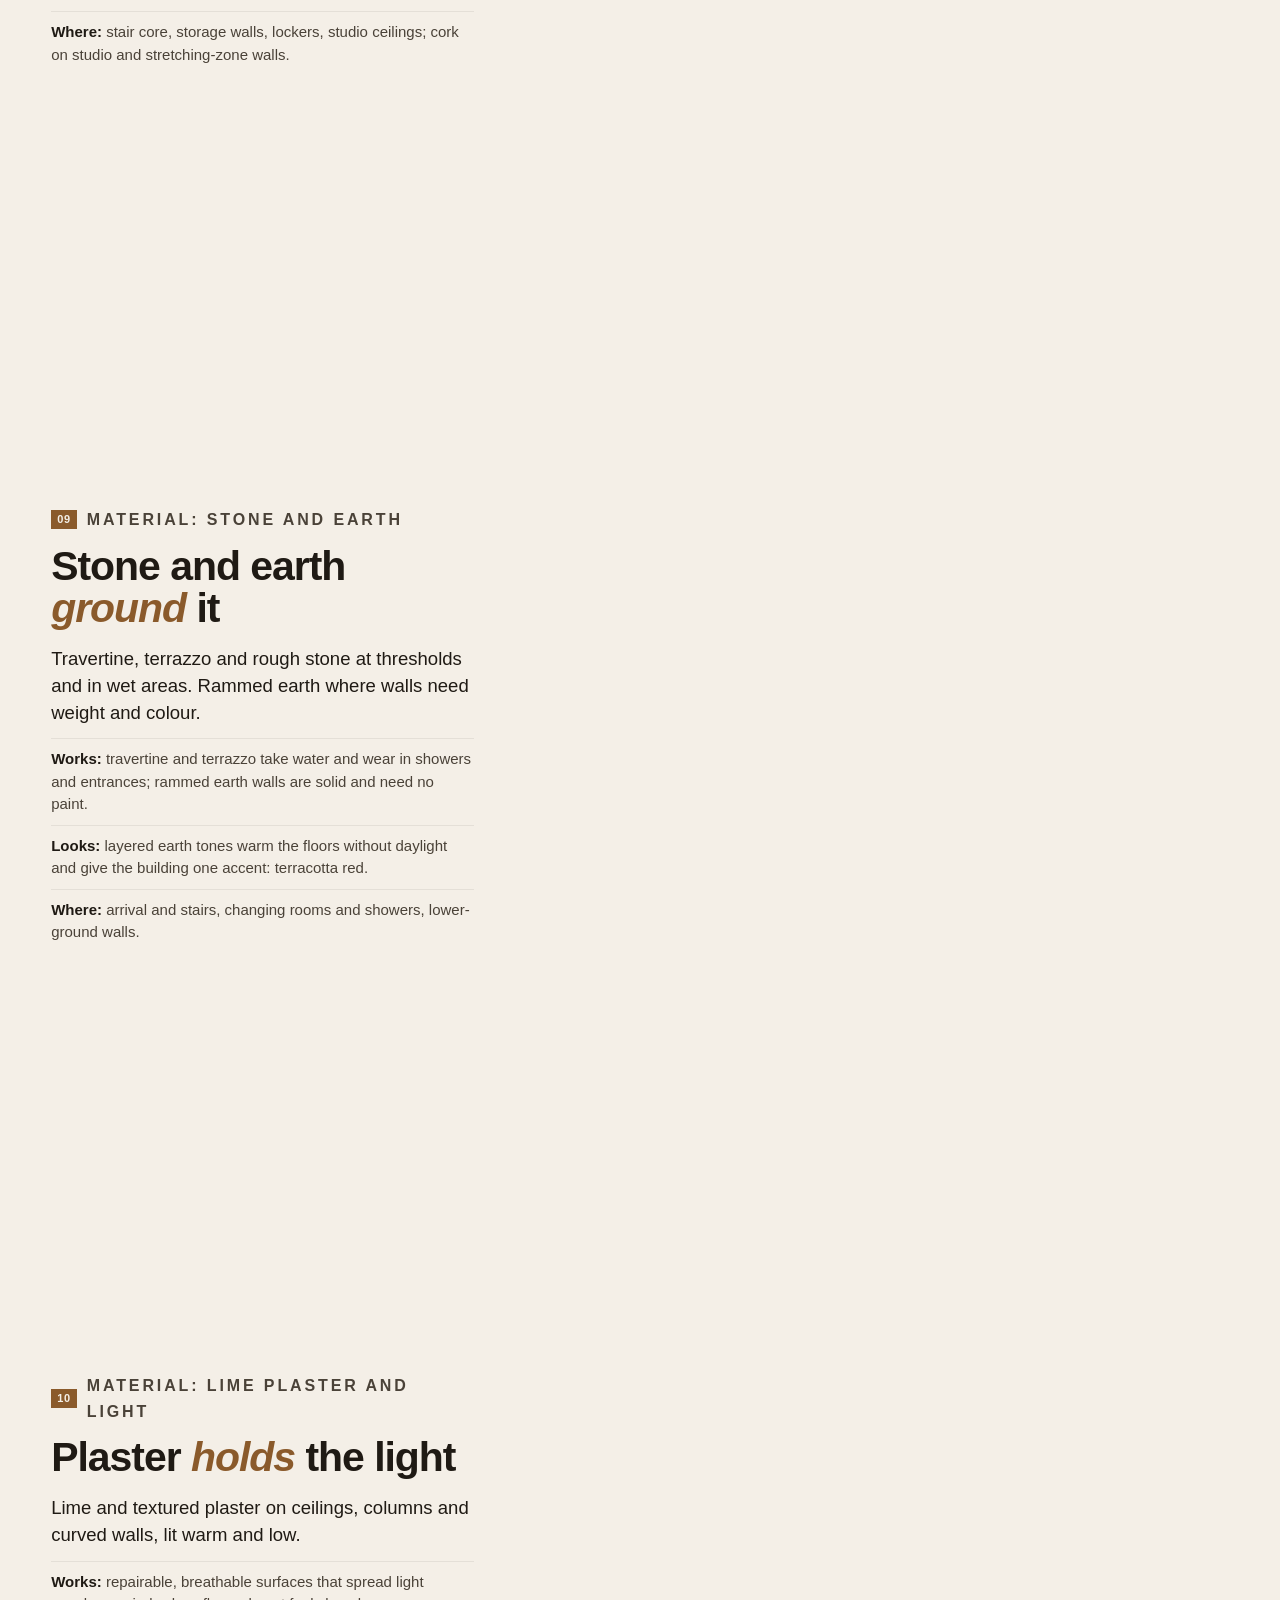
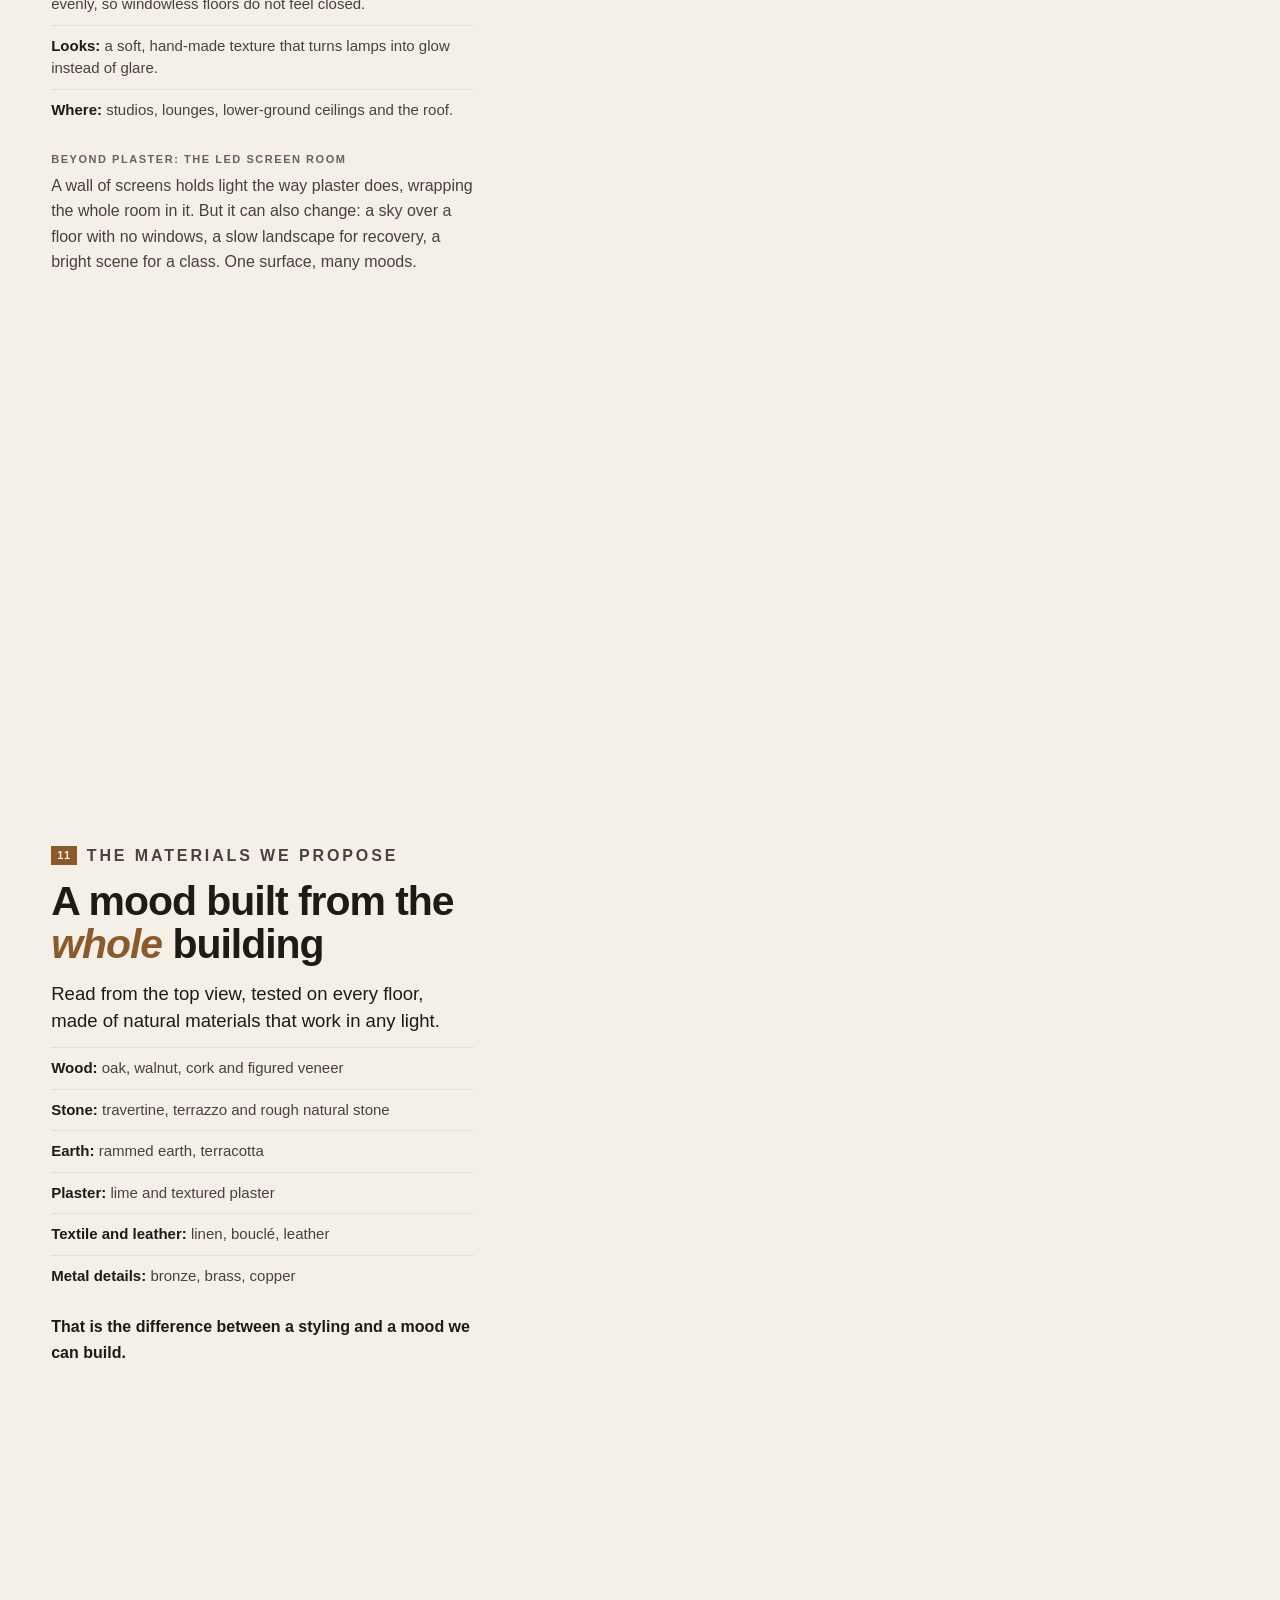
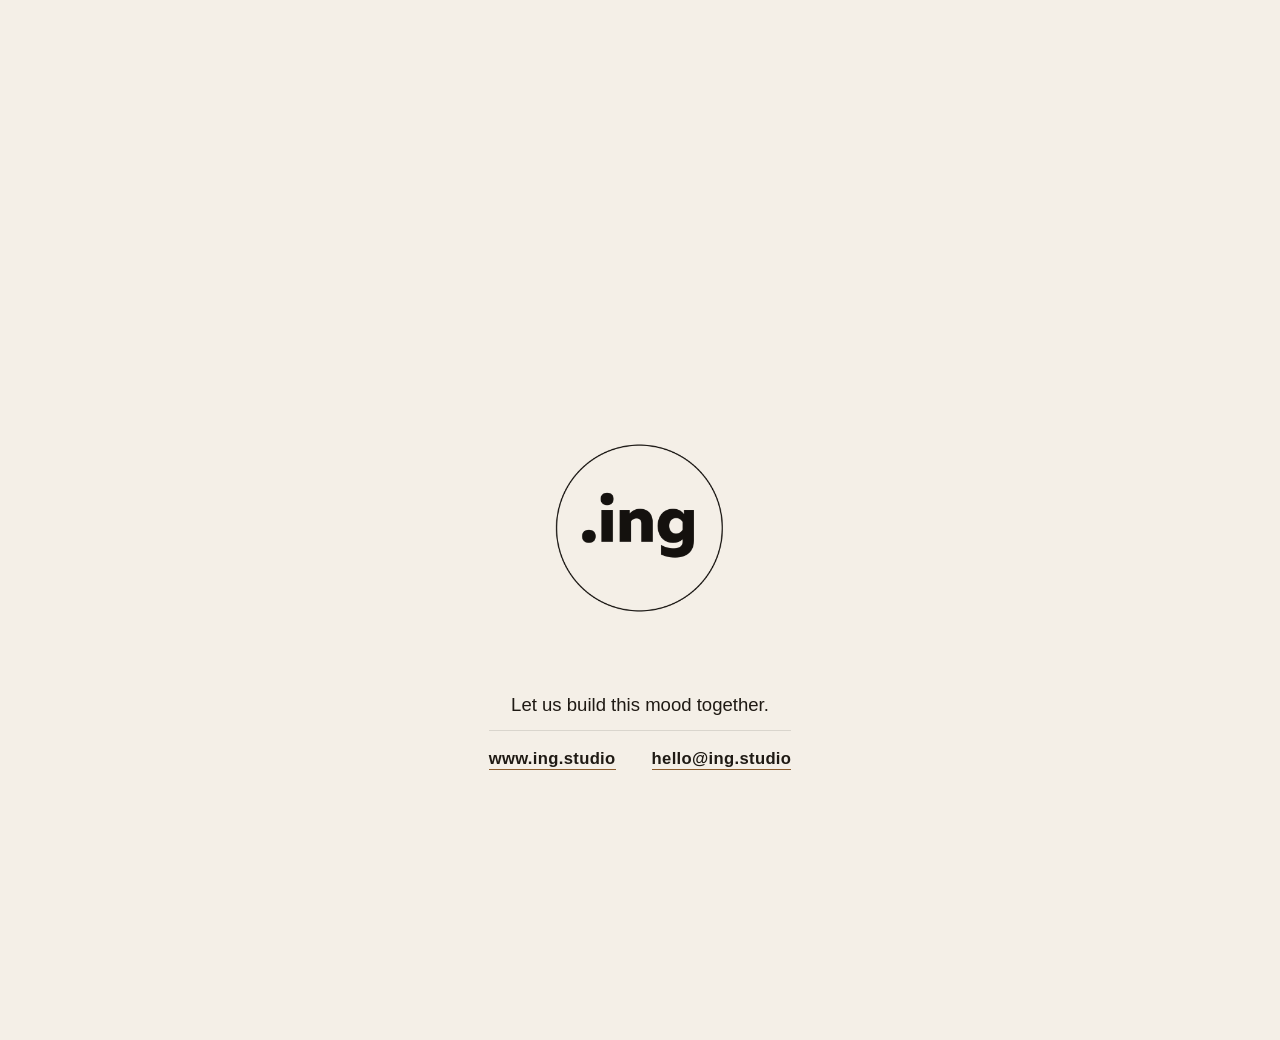
==== commit 9d027c5a: "Show our renders on beats 06-10; drop the textile and accents beats Beats 06-10 now show one of the " ====
--- a/deck/index.html
+++ b/deck/index.html
@@ -5,7 +5,7 @@
 <meta name="viewport" content="width=device-width, initial-scale=1">
 <title>Gym Mood Board</title>
 <!-- All deck data lives here. Never edit by hand: run moodboard-assets/scripts/build_data.py -->
-<script>window.__DATA__ = /*__DATA__*/{"images":{"vision-01-cardio-gallery-oak-ceiling":{"id":"vision-01-cardio-gallery-oak-ceiling","chapter":"01-vision","title":"Cardio gallery","alt":"Long training gallery with a row of Technogym treadmills along floor-to-ceiling windows, oak slat ceiling and a dumbbell rack on a round rug","tags":["technogym","cardio","overview","oak"],"palette":["#9a7e64","#b1977f","#705540","#c8b29d","#ece3db"],"web_w":1174,"web_h":647,"orientation":"landscape","src":"../assets/web/01-vision/vision-01-cardio-gallery-oak-ceiling.webp"},"vision-02-strength-circuit-green-wall":{"id":"vision-02-strength-circuit-green-wall","chapter":"01-vision","title":"Strength circuit","alt":"Technogym strength machines in stone grey in front of a green plant wall and oak slat panels, treadmill and cross trainer by a sea-view window","tags":["technogym","strength","overview","planting"],"palette":["#977d66","#56442e","#b6a596","#d1c6bd","#ede9e4"],"web_w":1201,"web_h":644,"orientation":"landscape","src":"../assets/web/01-vision/vision-02-strength-circuit-green-wall.webp"},"vision-03-open-studio-kettlebell-bench":{"id":"vision-03-open-studio-kettlebell-bench","chapter":"01-vision","title":"Open studio","alt":"Bright studio with timber beams and slatted columns, kettlebells on a stone bench in front and a treadmill and bike by the window","tags":["technogym","functional","overview","oak"],"palette":["#a79789","#cec7c0","#6d5746","#4b3627","#8b7463"],"web_w":1187,"web_h":709,"orientation":"landscape","src":"../assets/web/01-vision/vision-03-open-studio-kettlebell-bench.webp"},"vision-04-treadmill-row-windows":{"id":"vision-04-treadmill-row-windows","chapter":"01-vision","title":"Treadmill row","alt":"Close perspective along a row of champagne-coloured Technogym treadmills and cross trainers facing tall windows","tags":["technogym","cardio","detail"],"palette":["#c0ac9a","#e8dfd5","#604836","#917965","#a88f79"],"web_w":736,"web_h":397,"orientation":"landscape","src":"../assets/web/01-vision/vision-04-treadmill-row-windows.webp"},"vision-05-treadmill-bike-sunlit":{"id":"vision-05-treadmill-bike-sunlit","chapter":"01-vision","title":"Treadmill and bike","alt":"Technogym treadmill and upright bike in a sunlit plaster room with a terrace and potted olive tree","tags":["technogym","cardio","residential"],"palette":["#9e8f7f","#bab0a5","#6b5842","#e4ded8","#d3cdc3"],"web_w":1200,"web_h":900,"orientation":"landscape","src":"../assets/web/01-vision/vision-05-treadmill-bike-sunlit.webp"},"vision-06-kettlebell-wall-detail":{"id":"vision-06-kettlebell-wall-detail","chapter":"01-vision","title":"Kettlebell wall","alt":"Detail of a light oak wall with steel and wood kettlebells and dumbbells hung on pegs","tags":["technogym","storage","detail","oak"],"palette":["#9b846c","#a8937b","#b4a088","#836c56","#beb19f"],"web_w":736,"web_h":1307,"orientation":"portrait","src":"../assets/web/01-vision/vision-06-kettlebell-wall-detail.webp"},"vision-07-dumbbell-rack-walnut":{"id":"vision-07-dumbbell-rack-walnut","chapter":"01-vision","title":"Dumbbell rack","alt":"Two-tier chrome dumbbell rack against a walnut wall panel","tags":["technogym","storage","detail","walnut"],"palette":["#765b4d","#403028","#9c7d6c","#ba9b89","#d4b5a5"],"web_w":401,"web_h":600,"orientation":"portrait","src":"../assets/web/01-vision/vision-07-dumbbell-rack-walnut.webp"},"plan-level-02":{"id":"plan-level-02","chapter":"02-floor-plan","title":"Level 2","alt":"Floor plan of level 2: cardio lines, strength machines and free-weight benches in a long floor with a rounded corner","tags":["plan","cardio","strength"],"palette":["#ffffff","#afb4b9","#e3e6e9","#f9fafa","#feffff"],"web_w":3200,"web_h":1384,"orientation":"landscape","src":"../assets/web/02-floor-plan/plan-level-02.webp"},"plan-level-03":{"id":"plan-level-03","chapter":"02-floor-plan","title":"Level 3","alt":"Floor plan of level 3: strength machines and plate-loaded stations along the facade with a central free-weight area","tags":["plan","strength"],"palette":["#ffffff","#b0b5b9","#eeeff0","#feffff","#fffffe"],"web_w":3200,"web_h":1252,"orientation":"landscape","src":"../assets/web/02-floor-plan/plan-level-03.webp"},"plan-level-04":{"id":"plan-level-04","chapter":"02-floor-plan","title":"Level 4","alt":"Floor plan of level 4: studio with a grid of stations, cardio row and a line of treadmills along the curved end","tags":["plan","studio","cardio"],"palette":["#ffffff","#ebedee","#afb3b7","#feffff","#fffffe"],"web_w":3200,"web_h":1252,"orientation":"landscape","src":"../assets/web/02-floor-plan/plan-level-04.webp"},"plan-level-05":{"id":"plan-level-05","chapter":"02-floor-plan","title":"Level 5","alt":"Floor plan of level 5: changing rooms and showers at both ends of an open floor","tags":["plan","changing"],"palette":["#ffffff","#dfe0e0","#aaabab","#f3f4f4","#feffff"],"web_w":3200,"web_h":1252,"orientation":"landscape","src":"../assets/web/02-floor-plan/plan-level-05.webp"},"plan-level-b1":{"id":"plan-level-b1","chapter":"02-floor-plan","title":"Level -1","alt":"Floor plan of level -1: group cycling room, functional zone with rig and a studio next to the stair core","tags":["plan","studio","lower-ground"],"palette":["#ffffff","#999b9e","#e3e4e6","#feffff","#fffffe"],"web_w":3200,"web_h":3848,"orientation":"landscape","src":"../assets/web/02-floor-plan/plan-level-b1.webp"},"plan-level-b2":{"id":"plan-level-b2","chapter":"02-floor-plan","title":"Level -2","alt":"Floor plan of level -2: changing cubicles, locker rows and shower blocks around the stair cores","tags":["plan","changing","lower-ground"],"palette":["#ffffff","#969798","#d1d3d3","#f1f2f2","#fffffe"],"web_w":3200,"web_h":3846,"orientation":"landscape","src":"../assets/web/02-floor-plan/plan-level-b2.webp"},"mood-01-cardio-track-timber-ceiling":{"id":"mood-01-cardio-track-timber-ceiling","chapter":"03-mood","title":"Cardio track","alt":"Long cardio floor with treadmills by the windows, a measured running track in terracotta and timber ceiling with angled light lines","tags":["training-floor","cardio","terracotta","timber"],"palette":["#ac9174","#cfc1b1","#5e3421","#855f44","#9b6f4e"],"web_w":736,"web_h":920,"orientation":"portrait","src":"../assets/web/03-mood/mood-01-cardio-track-timber-ceiling.webp"},"mood-02-strength-floor-skylight-beams":{"id":"mood-02-strength-floor-skylight-beams","chapter":"03-mood","title":"Strength floor","alt":"Strength floor with cable machines and benches under plaster beams, skylights and a red light line","tags":["training-floor","strength","skylight"],"palette":["#ab8060","#553a30","#dbc5b1","#c4a78e","#eee8e2"],"web_w":736,"web_h":925,"orientation":"portrait","src":"../assets/web/03-mood/mood-02-strength-floor-skylight-beams.webp"},"mood-03-cardio-hall-orange-glow":{"id":"mood-03-cardio-hall-orange-glow","chapter":"03-mood","title":"Cardio hall","alt":"Dark concrete cardio hall under a long skylight with an orange-lit wall and black treadmills","tags":["training-floor","cardio","concrete","orange"],"palette":["#282120","#7c706d","#5c3d37","#9d9b99","#ecebea"],"web_w":736,"web_h":736,"orientation":"square","src":"../assets/web/03-mood/mood-03-cardio-hall-orange-glow.webp"},"mood-04-boutique-strength-studio":{"id":"mood-04-boutique-strength-studio","chapter":"03-mood","title":"Boutique strength studio","alt":"Boutique strength studio with oak floor, rubber mat zone, rack, bench and boxing bags in front of treadmills","tags":["training-floor","strength","oak"],"palette":["#b0a59b","#41372f","#8d7d6e","#c1bab4","#e2deda"],"web_w":1200,"web_h":1500,"orientation":"portrait","src":"../assets/web/03-mood/mood-04-boutique-strength-studio.webp"},"mood-05-heritage-arched-studio":{"id":"mood-05-heritage-arched-studio","chapter":"03-mood","title":"Heritage studio","alt":"Classic room with arched windows and coffered ceiling fitted with timber racks, wall bars, bench and woven rug","tags":["training-floor","strength","heritage","timber"],"palette":["#978a79","#aca395","#70614f","#c1bbb2","#e0dfdc"],"web_w":736,"web_h":1308,"orientation":"portrait","src":"../assets/web/03-mood/mood-05-heritage-arched-studio.webp"},"mood-06-warm-boxing-weights-room":{"id":"mood-06-warm-boxing-weights-room","chapter":"03-mood","title":"Warm weights room","alt":"Warmly lit room with brass dumbbell rack, leather boxing bag, wall bars and a bench on a speckled floor","tags":["training-floor","strength","boxing","brass"],"palette":["#866346","#6a4b37","#3d261a","#a4815e","#caaf8c"],"web_w":540,"web_h":720,"orientation":"portrait","src":"../assets/web/03-mood/mood-06-warm-boxing-weights-room.webp"},"mood-07-orange-dumbbell-room":{"id":"mood-07-orange-dumbbell-room","chapter":"03-mood","title":"Orange room","alt":"Monochrome orange room with folded panels, cork ceiling and a single black dumbbell rack","tags":["training-floor","colour","orange"],"palette":["#d1632b","#b84326","#852b1f","#de7333","#f0893a"],"web_w":236,"web_h":325,"orientation":"portrait","src":"../assets/web/03-mood/mood-07-orange-dumbbell-room.webp"},"mood-08-kettlebell-wall-oak":{"id":"mood-08-kettlebell-wall-oak","chapter":"03-mood","title":"Kettlebell wall","alt":"Functional room with a dark oak wall of hanging kettlebells and wall bars, yoga mats on a light oak floor","tags":["functional","storage","oak"],"palette":["#b8a48d","#977c62","#5a4330","#fbfaf8","#dcd3c8"],"web_w":736,"web_h":916,"orientation":"portrait","src":"../assets/web/03-mood/mood-08-kettlebell-wall-oak.webp"},"mood-09-functional-room-boxing-stand":{"id":"mood-09-functional-room-boxing-stand","chapter":"03-mood","title":"Functional room","alt":"Stone-floored functional room with a freestanding boxing bag, timber rig, kettlebells and wood panelled walls","tags":["functional","boxing","stone","walnut"],"palette":["#6f5645","#432f25","#988472","#c8baae","#e3d8d0"],"web_w":735,"web_h":525,"orientation":"landscape","src":"../assets/web/03-mood/mood-09-functional-room-boxing-stand.webp"},"mood-10-functional-wall-rail-system":{"id":"mood-10-functional-wall-rail-system","chapter":"03-mood","title":"Rail storage wall","alt":"Grey functional studio with a steel rail wall holding kettlebells, balls and a leather boxing bag","tags":["functional","storage","grey"],"palette":["#675a53","#b6b5b7","#3b312b","#988e88","#dbdbdc"],"web_w":736,"web_h":903,"orientation":"portrait","src":"../assets/web/03-mood/mood-10-functional-wall-rail-system.webp"},"mood-11-weights-shelf-brass-legs":{"id":"mood-11-weights-shelf-brass-legs","chapter":"03-mood","title":"Weights shelf","alt":"Pale panelled studio with a dark shelf of wooden dumbbells and medicine balls on brass legs, foam roller and mat","tags":["functional","storage","brass"],"palette":["#3b2b21","#d6c7b7","#e1d4c5","#9b8572","#e7dbce"],"web_w":736,"web_h":920,"orientation":"portrait","src":"../assets/web/03-mood/mood-11-weights-shelf-brass-legs.webp"},"mood-12-lit-equipment-shelving":{"id":"mood-12-lit-equipment-shelving","chapter":"03-mood","title":"Lit shelving","alt":"Backlit timber shelving holding balls, kettlebells and bands under a terracotta slatted ceiling","tags":["functional","storage","timber","lighting"],"palette":["#400f04","#997553","#51362c","#b8a491","#e7c58f"],"web_w":1000,"web_h":1500,"orientation":"portrait","src":"../assets/web/03-mood/mood-12-lit-equipment-shelving.webp"},"mood-13-medicine-ball-niches-concrete":{"id":"mood-13-medicine-ball-niches-concrete","chapter":"03-mood","title":"Ball niches","alt":"Round niches cut into a polished concrete wall, each holding a black medicine ball","tags":["functional","storage","concrete","detail"],"palette":["#8b8d87","#a7a8a6","#3e3e37","#bebfbf","#d9d9da"],"web_w":736,"web_h":1308,"orientation":"portrait","src":"../assets/web/03-mood/mood-13-medicine-ball-niches-concrete.webp"},"mood-14-barbell-plates-plinth":{"id":"mood-14-barbell-plates-plinth","chapter":"03-mood","title":"Barbell corner","alt":"Curl bar and walnut weight plates on a timber plinth in a plaster corner","tags":["functional","detail","walnut"],"palette":["#957c64","#533326","#a8947f","#b5afaa","#c3c6ce"],"web_w":736,"web_h":932,"orientation":"portrait","src":"../assets/web/03-mood/mood-14-barbell-plates-plinth.webp"},"mood-15-reformer-stone-wall-mirror":{"id":"mood-15-reformer-stone-wall-mirror","chapter":"03-mood","title":"Reformer studio","alt":"Woman training on a pilates reformer in front of a mirror and a rough stone wall, garden through the window","tags":["studio","pilates","stone"],"palette":["#887869","#b2ac9c","#523d31","#6a594d","#7a6352"],"web_w":736,"web_h":1104,"orientation":"portrait","src":"../assets/web/03-mood/mood-15-reformer-stone-wall-mirror.webp"},"mood-16-pilates-studio-copper-grid":{"id":"mood-16-pilates-studio-copper-grid","chapter":"03-mood","title":"Pilates grid","alt":"Pilates studio seen through a copper grid screen with pale balls, reformers and a circular light","tags":["studio","pilates","copper"],"palette":["#6a3f29","#825e45","#432617","#9d775c","#c09f85"],"web_w":736,"web_h":1104,"orientation":"portrait","src":"../assets/web/03-mood/mood-16-pilates-studio-copper-grid.webp"},"mood-17-amber-reformer-studio":{"id":"mood-17-amber-reformer-studio","chapter":"03-mood","title":"Amber studio","alt":"Reformer studio glowing amber from a backlit shelf wall of mats, blocks and kettlebells","tags":["studio","pilates","lighting","amber"],"palette":["#b2521a","#bf7a35","#833915","#e7b560","#fde582"],"web_w":736,"web_h":920,"orientation":"portrait","src":"../assets/web/03-mood/mood-17-amber-reformer-studio.webp"},"mood-18-steel-dumbbell-cabinet":{"id":"mood-18-steel-dumbbell-cabinet","chapter":"03-mood","title":"Steel and oak cabinet","alt":"Rounded oak cabinet holding dumbbells, roller and ball against brushed steel wall panels","tags":["detail","storage","steel","oak"],"palette":["#7f6d5f","#a99e8f","#392f2a","#c0bcb1","#d1d4cf"],"web_w":736,"web_h":920,"orientation":"portrait","src":"../assets/web/03-mood/mood-18-steel-dumbbell-cabinet.webp"},"mood-19-leather-weights-tray":{"id":"mood-19-leather-weights-tray","chapter":"03-mood","title":"Leather weights tray","alt":"Walnut and leather tray with chrome dumbbells, kettlebells, gloves and towel on travertine","tags":["detail","storage","leather","travertine"],"palette":["#978168","#ad997f","#5f4630","#cac2b3","#ddddd7"],"web_w":736,"web_h":1308,"orientation":"portrait","src":"../assets/web/03-mood/mood-19-leather-weights-tray.webp"},"mood-20-wood-lockers-long-bench":{"id":"mood-20-wood-lockers-long-bench","chapter":"03-mood","title":"Timber locker hall","alt":"Changing room with tall timber lockers with ring pulls and a long upholstered bench","tags":["changing","lockers","timber"],"palette":["#392417","#a8886d","#71533c","#c0a58b","#d8cabb"],"web_w":736,"web_h":1104,"orientation":"portrait","src":"../assets/web/03-mood/mood-20-wood-lockers-long-bench.webp"},"mood-21-oak-lockers-vanity-lounge":{"id":"mood-21-oak-lockers-vanity-lounge","chapter":"03-mood","title":"Oak locker lounge","alt":"Soft oak changing lounge with pale lockers, glowing ottoman, vanity desk and shelving of towels","tags":["changing","lockers","oak","lighting"],"palette":["#86674d","#a38f7e","#6f4929","#573217","#794e2b"],"web_w":735,"web_h":1029,"orientation":"portrait","src":"../assets/web/03-mood/mood-21-oak-lockers-vanity-lounge.webp"},"mood-22-oak-locker-hall-cove-light":{"id":"mood-22-oak-locker-hall-cove-light","chapter":"03-mood","title":"Cove-lit locker hall","alt":"Oak locker islands with benches under a cove-lit plaster ceiling","tags":["changing","lockers","oak","lighting"],"palette":["#dfd1bf","#7a573b","#846143","#b09574","#61422c"],"web_w":735,"web_h":490,"orientation":"landscape","src":"../assets/web/03-mood/mood-22-oak-locker-hall-cove-light.webp"},"mood-23-oak-lockers-round-pouf":{"id":"mood-23-oak-lockers-round-pouf","chapter":"03-mood","title":"Locker room pouf","alt":"Light oak lockers around a white round pouf with rolled towels","tags":["changing","lockers","oak"],"palette":["#b5947a","#d5c3b8","#9e744c","#c7b0a1","#e2d4cd"],"web_w":768,"web_h":1025,"orientation":"portrait","src":"../assets/web/03-mood/mood-23-oak-lockers-round-pouf.webp"},"mood-24-pale-locker-corridor":{"id":"mood-24-pale-locker-corridor","chapter":"03-mood","title":"Pale locker corridor","alt":"Narrow corridor of pale laminate lockers with a rust ceiling and light stone floor","tags":["changing","lockers","pale"],"palette":["#dfcdbe","#baa798","#6a4336","#f2e9e4","#ebdfd5"],"web_w":735,"web_h":1103,"orientation":"portrait","src":"../assets/web/03-mood/mood-24-pale-locker-corridor.webp"},"mood-25-bronze-locker-alcoves":{"id":"mood-25-bronze-locker-alcoves","chapter":"03-mood","title":"Bronze lockers","alt":"Bronze-toned lockers set in white alcoves with timber soffits and an oak floor","tags":["changing","lockers","bronze"],"palette":["#684128","#bfb09f","#997a63","#c6b8a8","#cbc3b8"],"web_w":1080,"web_h":1350,"orientation":"portrait","src":"../assets/web/03-mood/mood-25-bronze-locker-alcoves.webp"},"mood-26-terracotta-locker-lounge":{"id":"mood-26-terracotta-locker-lounge","chapter":"03-mood","title":"Terracotta locker lounge","alt":"Locker lounge with leather benches and towels under a terracotta lit ceiling, numbered locker range signage","tags":["changing","lockers","terracotta"],"palette":["#9b7957","#542c1e","#88573d","#ccc2b5","#ab9883"],"web_w":736,"web_h":920,"orientation":"portrait","src":"../assets/web/03-mood/mood-26-terracotta-locker-lounge.webp"},"mood-27-dark-locker-room-red-glow":{"id":"mood-27-dark-locker-room-red-glow","chapter":"03-mood","title":"Dark locker room","alt":"Dark locker room with an upholstered navy bench and red light line under an exposed ceiling","tags":["changing","lockers","dark","red"],"palette":["#0b0911","#361e21","#4f3934","#78574d","#ae8d7e"],"web_w":736,"web_h":920,"orientation":"portrait","src":"../assets/web/03-mood/mood-27-dark-locker-room-red-glow.webp"},"mood-28-dark-locker-room-symmetry":{"id":"mood-28-dark-locker-room-symmetry","chapter":"03-mood","title":"Locker room symmetry","alt":"Symmetrical dark locker room with a central bench and a red glowing ceiling edge","tags":["changing","lockers","dark","red"],"palette":["#3e2625","#140b10","#5b423a","#7f5e52","#aa8d7d"],"web_w":735,"web_h":490,"orientation":"landscape","src":"../assets/web/03-mood/mood-28-dark-locker-room-symmetry.webp"},"mood-29-red-white-locker-lounge":{"id":"mood-29-red-white-locker-lounge","chapter":"03-mood","title":"Red and white lockers","alt":"White tiled changing area with timber lockers and red upholstered stools and niches","tags":["changing","lockers","red","tile"],"palette":["#b5a297","#9e7b69","#833230","#c6b7b1","#d7d2d0"],"web_w":236,"web_h":165,"orientation":"landscape","src":"../assets/web/03-mood/mood-29-red-white-locker-lounge.webp"},"mood-30-red-grey-vanity-corridor":{"id":"mood-30-red-grey-vanity-corridor","chapter":"03-mood","title":"Vanity corridor","alt":"Grey corridor with a rust red reception counter, vanity with hairdryers and orange stools","tags":["changing","vanity","red","grey"],"palette":["#120908","#6b5956","#402823","#887b7a","#b6b0af"],"web_w":735,"web_h":565,"orientation":"landscape","src":"../assets/web/03-mood/mood-30-red-grey-vanity-corridor.webp"},"mood-31-red-black-washbasins":{"id":"mood-31-red-black-washbasins","chapter":"03-mood","title":"Red washbasins","alt":"Black mirrored wall above a red washbasin counter with a red light strip and grey tiles","tags":["changing","washroom","red","black"],"palette":["#211716","#491b1c","#6b5553","#aba3a0","#d7d3d2"],"web_w":736,"web_h":1040,"orientation":"portrait","src":"../assets/web/03-mood/mood-31-red-black-washbasins.webp"},"mood-32-red-shower-cubicles":{"id":"mood-32-red-shower-cubicles","chapter":"03-mood","title":"Red showers","alt":"Row of shower cubicles fully tiled in glossy red with steel dividers","tags":["changing","showers","red"],"palette":["#a7776c","#6f1913","#bbb2ad","#ad3b32","#961c15"],"web_w":735,"web_h":490,"orientation":"landscape","src":"../assets/web/03-mood/mood-32-red-shower-cubicles.webp"},"mood-33-green-vanity-corridor":{"id":"mood-33-green-vanity-corridor","chapter":"03-mood","title":"Green vanity corridor","alt":"Changing corridor with dark timber panels, green carpet and tiles, a row of basins with globe lights and a bench","tags":["changing","vanity","green","timber"],"palette":["#241d17","#7a766e","#514438","#968a7f","#bfada2"],"web_w":736,"web_h":981,"orientation":"portrait","src":"../assets/web/03-mood/mood-33-green-vanity-corridor.webp"},"mood-34-green-niches-round-mirror":{"id":"mood-34-green-niches-round-mirror","chapter":"03-mood","title":"Round mirror lounge","alt":"Timber lounge with green-lit niches, leather benches and a large backlit round mirror","tags":["changing","vanity","green","leather"],"palette":["#79664a","#c0ad8e","#362012","#423322","#5c3f28"],"web_w":600,"web_h":750,"orientation":"portrait","src":"../assets/web/03-mood/mood-34-green-niches-round-mirror.webp"},"mood-35-plaster-lounge-tiled-column":{"id":"mood-35-plaster-lounge-tiled-column","chapter":"03-mood","title":"Plaster lounge","alt":"Curved plaster lounge with a sunken seat, tiled column, round table and carved stone floor","tags":["wellness","lounge","plaster"],"palette":["#694b2b","#a37e57","#c6a580","#d7bda0","#e4d3bf"],"web_w":736,"web_h":1104,"orientation":"portrait","src":"../assets/web/03-mood/mood-35-plaster-lounge-tiled-column.webp"},"mood-36-spa-pool-oculus-steam":{"id":"mood-36-spa-pool-oculus-steam","chapter":"03-mood","title":"Spa pool","alt":"Figure in a white robe beside a steaming pool under a circular skylight and rough stone wall","tags":["wellness","spa","stone"],"palette":["#584c3e","#867563","#2f241a","#ebdbcd","#c2b09d"],"web_w":736,"web_h":920,"orientation":"portrait","src":"../assets/web/03-mood/mood-36-spa-pool-oculus-steam.webp"},"mood-37-orange-gradient-lounge":{"id":"mood-37-orange-gradient-lounge","chapter":"03-mood","title":"Gradient lounge","alt":"Lounge seating and steel side tables in front of frosted glass washed with an orange gradient light","tags":["wellness","lounge","orange","lighting"],"palette":["#825440","#c55b46","#b27662","#ad8c7f","#d6ba9b"],"web_w":928,"web_h":1160,"orientation":"portrait","src":"../assets/web/03-mood/mood-37-orange-gradient-lounge.webp"},"mood-38-rammed-earth-display-ledge":{"id":"mood-38-rammed-earth-display-ledge","chapter":"03-mood","title":"Rammed earth ledge","alt":"Long rammed earth wall with a ledge displaying kettles under a light ceiling","tags":["reception","display","rammed-earth"],"palette":["#a37a53","#745238","#b19c85","#ffffff","#fcfbf7"],"web_w":736,"web_h":736,"orientation":"square","src":"../assets/web/03-mood/mood-38-rammed-earth-display-ledge.webp"},"mood-39-rammed-earth-display-niches":{"id":"mood-39-rammed-earth-display-niches","chapter":"03-mood","title":"Earth niches","alt":"Curved rammed earth wall with steel-lined display niches lit from inside","tags":["reception","display","rammed-earth"],"palette":["#925e3d","#674735","#b47e55","#cb9361","#d49f6e"],"web_w":720,"web_h":900,"orientation":"portrait","src":"../assets/web/03-mood/mood-39-rammed-earth-display-niches.webp"},"mood-40-rammed-earth-bench-alcove":{"id":"mood-40-rammed-earth-bench-alcove","chapter":"03-mood","title":"Earth alcove","alt":"Layered pink and ochre rammed earth wall with a deep alcove and timber bench","tags":["reception","rammed-earth","bench"],"palette":["#b0836f","#24110c","#d2ac94","#3c241c","#624133"],"web_w":1200,"web_h":1500,"orientation":"portrait","src":"../assets/web/03-mood/mood-40-rammed-earth-bench-alcove.webp"},"mood-41-sphere-bench-sneaker-display":{"id":"mood-41-sphere-bench-sneaker-display","chapter":"03-mood","title":"Sphere bench","alt":"Sculptural bench made of pale spheres displaying a pair of white sneakers","tags":["reception","display","sculptural"],"palette":["#a19271","#baac90","#7b6f52","#d3c9b2","#eae5d7"],"web_w":736,"web_h":1104,"orientation":"portrait","src":"../assets/web/03-mood/mood-41-sphere-bench-sneaker-display.webp"},"mood-42-beige-material-board":{"id":"mood-42-beige-material-board","chapter":"03-mood","title":"Beige material board","alt":"Flat-lay material board of beige stone, fluted panel, boucle, oak chevron and linen samples","tags":["materials","board","beige"],"palette":["#8a7059","#cabbab","#a7927f","#d4c7bb","#dbd1c9"],"web_w":735,"web_h":919,"orientation":"portrait","src":"../assets/web/03-mood/mood-42-beige-material-board.webp"},"mood-43-linen-walnut-leather-samples":{"id":"mood-43-linen-walnut-leather-samples","chapter":"03-mood","title":"Linen, walnut, leather","alt":"Close-up of linen fabric, walnut strip, tan leather and travertine samples with a brass joint","tags":["materials","board","walnut","leather"],"palette":["#896a50","#5b422d","#c8baa8","#af987e","#d6c9b9"],"web_w":736,"web_h":1324,"orientation":"portrait","src":"../assets/web/03-mood/mood-43-linen-walnut-leather-samples.webp"},"mood-44-travertine-oak-joint":{"id":"mood-44-travertine-oak-joint","chapter":"03-mood","title":"Travertine and wood","alt":"Travertine block meeting an oak top with a brass inlay in raking sunlight","tags":["materials","travertine","oak","detail"],"palette":["#beb2a6","#7d664e","#a2907c","#dcd0c1","#efefea"],"web_w":736,"web_h":1308,"orientation":"portrait","src":"../assets/web/03-mood/mood-44-travertine-oak-joint.webp"},"mood-45-travertine-carved-logo":{"id":"mood-45-travertine-carved-logo","chapter":"03-mood","title":"Carved travertine","alt":"Vein-cut travertine wall with a logo carved into the stone","tags":["materials","travertine","signage"],"palette":["#c0b3a7","#cbc1b5","#a99c8f","#d3c9be","#d9d1c7"],"web_w":1067,"web_h":1600,"orientation":"portrait","src":"../assets/web/03-mood/mood-45-travertine-carved-logo.webp"},"mood-46-textured-plaster-column":{"id":"mood-46-textured-plaster-column","chapter":"03-mood","title":"Textured plaster","alt":"Close-up of a column with deep horizontal combed plaster texture in sand tones","tags":["materials","plaster","texture"],"palette":["#533323","#b18d6e","#c6a586","#75533d","#d6b99d"],"web_w":1067,"web_h":1600,"orientation":"portrait","src":"../assets/web/03-mood/mood-46-textured-plaster-column.webp"},"mood-47-plaster-column-glow-base":{"id":"mood-47-plaster-column-glow-base","chapter":"03-mood","title":"Glowing column base","alt":"Rounded plaster column with a warm light strip at its base on a travertine floor","tags":["materials","plaster","lighting"],"palette":["#705a3e","#685336","#5f4b2f","#806747","#b09674"],"web_w":564,"web_h":752,"orientation":"portrait","src":"../assets/web/03-mood/mood-47-plaster-column-glow-base.webp"},"mood-48-pale-figured-veneer":{"id":"mood-48-pale-figured-veneer","chapter":"03-mood","title":"Pale figured veneer","alt":"Pale wood veneer with wavy figured grain","tags":["materials","veneer","texture"],"palette":["#b8a187","#bea98f","#ae957b","#c1ae93","#c5b398"],"web_w":736,"web_h":981,"orientation":"portrait","src":"../assets/web/03-mood/mood-48-pale-figured-veneer.webp"},"mood-49-white-burl-veneer":{"id":"mood-49-white-burl-veneer","chapter":"03-mood","title":"Cork veneer","alt":"Close-up of pale cork veneer with a dense, swirling natural pattern","tags":["materials","veneer","cork","texture"],"palette":["#ddd7cc","#e3ddd3","#d7d1c4","#dad3c8","#d0c8bb"],"web_w":736,"web_h":1031,"orientation":"portrait","src":"../assets/web/03-mood/mood-49-white-burl-veneer.webp"},"mood-50-amber-burl-veneer":{"id":"mood-50-amber-burl-veneer","chapter":"03-mood","title":"Amber burl veneer","alt":"Honey-coloured burl veneer with clustered dark eyes","tags":["materials","veneer","texture"],"palette":["#c8a079","#cea984","#b68961","#d3b08b","#d9b894"],"web_w":720,"web_h":1200,"orientation":"portrait","src":"../assets/web/03-mood/mood-50-amber-burl-veneer.webp"},"mood-51-marbled-zebra-veneer":{"id":"mood-51-marbled-zebra-veneer","chapter":"03-mood","title":"Marbled veneer","alt":"Strongly contrasting marbled veneer in cream and charcoal swirls","tags":["materials","veneer","texture"],"palette":["#a1927b","#ac9d85","#7c7261","#b8a88f","#cdba9d"],"web_w":720,"web_h":1200,"orientation":"portrait","src":"../assets/web/03-mood/mood-51-marbled-zebra-veneer.webp"},"mood-52-tennis-ball-wall":{"id":"mood-52-tennis-ball-wall","chapter":"03-mood","title":"Tennis ball wall","alt":"Wall surface covered in rows of yellow-green tennis balls beside a perforated panel","tags":["details","sculptural","colour"],"palette":["#433e15","#716b29","#898443","#9e9753","#d5c97f"],"web_w":736,"web_h":981,"orientation":"portrait","src":"../assets/web/03-mood/mood-52-tennis-ball-wall.webp"},"mood-53-orange-cable-tray-lights":{"id":"mood-53-orange-cable-tray-lights","chapter":"03-mood","title":"Orange cable trays","alt":"Orange perforated cable trays carrying orange spotlights under a grey ceiling","tags":["details","lighting","orange"],"palette":["#a3a09f","#a5a3a3","#999694","#ad6e58","#aba9aa"],"web_w":736,"web_h":1104,"orientation":"portrait","src":"../assets/web/03-mood/mood-53-orange-cable-tray-lights.webp"},"mood-54-led-colour-panel":{"id":"mood-54-led-colour-panel","chapter":"03-mood","title":"LED colour panel","alt":"Wall-mounted LED light panel glowing in blurred red, blue and green","tags":["details","lighting","colour"],"palette":["#453237","#292829","#52434b","#8ca3a8","#707987"],"web_w":650,"web_h":927,"orientation":"portrait","src":"../assets/web/03-mood/mood-54-led-colour-panel.webp"},"mood-55-led-screen-walls-360-degree":{"id":"mood-55-led-screen-walls-360-degree","chapter":"03-mood","title":"LED screen room","alt":"Figure standing in a room of floor-to-ceiling screen walls showing flying birds, reflected in a glossy floor","tags":["details","lighting","immersive"],"palette":["#8a836b","#ada68c","#484439","#cbc2a9","#e7dac3"],"web_w":736,"web_h":971,"orientation":"portrait","src":"../assets/web/03-mood/mood-55-led-screen-walls-360-degree.webp"},"mood-56-orange-cable-tray-lights":{"id":"mood-56-orange-cable-tray-lights","chapter":"03-mood","title":"Orange glass studio","alt":"Studio behind orange-tinted glass walls with a functional rig and reformer, weight racks in front, pale timber floor and an exposed ceiling with orange pipes","tags":["functional","studio","orange","glass"],"palette":["#c4b2a3","#b28368","#3d271e","#695346","#995d44"],"web_w":1200,"web_h":1200,"orientation":"square","src":"../assets/web/03-mood/mood-56-orange-cable-tray-lights.webp"},"mood-57-terrazzo":{"id":"mood-57-terrazzo","chapter":"03-mood","title":"Terrazzo","alt":"Close-up of beige terrazzo with large stone chips in warm grey and sand tones","tags":["materials","terrazzo","stone","texture"],"palette":["#c6b4a0","#cdbca9","#b4a089","#d0c0ae","#d4c5b4"],"web_w":736,"web_h":1442,"orientation":"portrait","src":"../assets/web/03-mood/mood-57-terrazzo.webp"},"mood-58-travertine":{"id":"mood-58-travertine","chapter":"03-mood","title":"Travertine","alt":"Close-up of pale cream travertine with long vertical veins and small natural pores","tags":["materials","travertine","stone","texture"],"palette":["#dbcebd","#ded3c3","#e1d7c7","#d5c7b5","#e4dcce"],"web_w":800,"web_h":1600,"orientation":"portrait","src":"../assets/web/03-mood/mood-58-travertine.webp"},"mood-59-yellow-perforated-steel-staircase":{"id":"mood-59-yellow-perforated-steel-staircase","chapter":"03-mood","title":"Yellow steel staircase","alt":"Staircase and tall wall clad in bright yellow perforated steel with a large tree image and round openings","tags":["accent","staircase","yellow","steel"],"palette":["#8c7c49","#a1904f","#49463d","#b7a865","#cfc27b"],"web_w":1067,"web_h":1600,"orientation":"portrait","src":"../assets/web/03-mood/mood-59-yellow-perforated-steel-staircase.webp"},"mood-60-led-screen-walls-yoga-room":{"id":"mood-60-led-screen-walls-yoga-room","chapter":"03-mood","title":"LED forest yoga room","alt":"Yoga class stretching on mats in a room whose walls are projected with a green forest","tags":["accent","led","studio","immersive"],"palette":["#b6c5c1","#71837c","#1e1b1a","#303532","#464f48"],"web_w":736,"web_h":552,"orientation":"landscape","src":"../assets/web/03-mood/mood-60-led-screen-walls-yoga-room.webp"},"mood-61-christiano-ronaldo-blured-poster":{"id":"mood-61-christiano-ronaldo-blured-poster","chapter":"03-mood","title":"Blurred athlete poster","alt":"Poster of an athlete in profile, the body dissolving into an orange and blue blur","tags":["accent","poster","colour"],"palette":["#d0d8e5","#644965","#c6b9cf","#e0e4ec","#e0dee7"],"web_w":736,"web_h":981,"orientation":"portrait","src":"../assets/web/03-mood/mood-61-christiano-ronaldo-blured-poster.webp"}},"annotations":{"vision-01-cardio-gallery-oak-ceiling":[{"id":"oak-ceiling","group":"layers","n":"1","name":"Oak","box":[0.34,0.0,0.46,0.28]},{"id":"glass-partition","group":"layers","n":"2","name":"Glass","box":[0.0,0.0,0.33,0.56]},{"id":"glass-windows","group":"layers","n":"2","name":"Glass","box":[0.72,0.0,0.28,0.4]},{"id":"metal-equipment","group":"layers","n":"3","name":"Metal","box":[0.53,0.42,0.47,0.53]},{"id":"steel-textile","group":"layers","n":"4","name":"Steel and textile","box":[0.0,0.6,0.34,0.39]}]},"facts":{"plan_levels":{"value":6,"display":"6","unit":"floors","source":"assets/source/02-floor-plan: one drawing per floor","assumed":false}}}/*__END__*/;</script>
+<script>window.__DATA__ = /*__DATA__*/{"images":{"vision-01-cardio-gallery-oak-ceiling":{"id":"vision-01-cardio-gallery-oak-ceiling","chapter":"01-vision","title":"Cardio gallery","alt":"Long training gallery with a row of Technogym treadmills along floor-to-ceiling windows, oak slat ceiling and a dumbbell rack on a round rug","tags":["technogym","cardio","overview","oak"],"palette":["#9a7e64","#b1977f","#705540","#c8b29d","#ece3db"],"web_w":1174,"web_h":647,"orientation":"landscape","src":"../assets/web/01-vision/vision-01-cardio-gallery-oak-ceiling.webp"},"vision-02-strength-circuit-green-wall":{"id":"vision-02-strength-circuit-green-wall","chapter":"01-vision","title":"Strength circuit","alt":"Technogym strength machines in stone grey in front of a green plant wall and oak slat panels, treadmill and cross trainer by a sea-view window","tags":["technogym","strength","overview","planting"],"palette":["#977d66","#56442e","#b6a596","#d1c6bd","#ede9e4"],"web_w":1201,"web_h":644,"orientation":"landscape","src":"../assets/web/01-vision/vision-02-strength-circuit-green-wall.webp"},"vision-03-open-studio-kettlebell-bench":{"id":"vision-03-open-studio-kettlebell-bench","chapter":"01-vision","title":"Open studio","alt":"Bright studio with timber beams and slatted columns, kettlebells on a stone bench in front and a treadmill and bike by the window","tags":["technogym","functional","overview","oak"],"palette":["#a79789","#cec7c0","#6d5746","#4b3627","#8b7463"],"web_w":1187,"web_h":709,"orientation":"landscape","src":"../assets/web/01-vision/vision-03-open-studio-kettlebell-bench.webp"},"vision-04-treadmill-row-windows":{"id":"vision-04-treadmill-row-windows","chapter":"01-vision","title":"Treadmill row","alt":"Close perspective along a row of champagne-coloured Technogym treadmills and cross trainers facing tall windows","tags":["technogym","cardio","detail"],"palette":["#c0ac9a","#e8dfd5","#604836","#917965","#a88f79"],"web_w":736,"web_h":397,"orientation":"landscape","src":"../assets/web/01-vision/vision-04-treadmill-row-windows.webp"},"vision-05-treadmill-bike-sunlit":{"id":"vision-05-treadmill-bike-sunlit","chapter":"01-vision","title":"Treadmill and bike","alt":"Technogym treadmill and upright bike in a sunlit plaster room with a terrace and potted olive tree","tags":["technogym","cardio","residential"],"palette":["#9e8f7f","#bab0a5","#6b5842","#e4ded8","#d3cdc3"],"web_w":1200,"web_h":900,"orientation":"landscape","src":"../assets/web/01-vision/vision-05-treadmill-bike-sunlit.webp"},"vision-06-kettlebell-wall-detail":{"id":"vision-06-kettlebell-wall-detail","chapter":"01-vision","title":"Kettlebell wall","alt":"Detail of a light oak wall with steel and wood kettlebells and dumbbells hung on pegs","tags":["technogym","storage","detail","oak"],"palette":["#9b846c","#a8937b","#b4a088","#836c56","#beb19f"],"web_w":736,"web_h":1307,"orientation":"portrait","src":"../assets/web/01-vision/vision-06-kettlebell-wall-detail.webp"},"vision-07-dumbbell-rack-walnut":{"id":"vision-07-dumbbell-rack-walnut","chapter":"01-vision","title":"Dumbbell rack","alt":"Two-tier chrome dumbbell rack against a walnut wall panel","tags":["technogym","storage","detail","walnut"],"palette":["#765b4d","#403028","#9c7d6c","#ba9b89","#d4b5a5"],"web_w":401,"web_h":600,"orientation":"portrait","src":"../assets/web/01-vision/vision-07-dumbbell-rack-walnut.webp"},"plan-level-02":{"id":"plan-level-02","chapter":"02-floor-plan","title":"Level 2","alt":"Floor plan of level 2: cardio lines, strength machines and free-weight benches in a long floor with a rounded corner","tags":["plan","cardio","strength"],"palette":["#ffffff","#afb4b9","#e3e6e9","#f9fafa","#feffff"],"web_w":3200,"web_h":1384,"orientation":"landscape","src":"../assets/web/02-floor-plan/plan-level-02.webp"},"plan-level-03":{"id":"plan-level-03","chapter":"02-floor-plan","title":"Level 3","alt":"Floor plan of level 3: strength machines and plate-loaded stations along the facade with a central free-weight area","tags":["plan","strength"],"palette":["#ffffff","#b0b5b9","#eeeff0","#feffff","#fffffe"],"web_w":3200,"web_h":1252,"orientation":"landscape","src":"../assets/web/02-floor-plan/plan-level-03.webp"},"plan-level-04":{"id":"plan-level-04","chapter":"02-floor-plan","title":"Level 4","alt":"Floor plan of level 4: studio with a grid of stations, cardio row and a line of treadmills along the curved end","tags":["plan","studio","cardio"],"palette":["#ffffff","#ebedee","#afb3b7","#feffff","#fffffe"],"web_w":3200,"web_h":1252,"orientation":"landscape","src":"../assets/web/02-floor-plan/plan-level-04.webp"},"plan-level-05":{"id":"plan-level-05","chapter":"02-floor-plan","title":"Level 5","alt":"Floor plan of level 5: changing rooms and showers at both ends of an open floor","tags":["plan","changing"],"palette":["#ffffff","#dfe0e0","#aaabab","#f3f4f4","#feffff"],"web_w":3200,"web_h":1252,"orientation":"landscape","src":"../assets/web/02-floor-plan/plan-level-05.webp"},"plan-level-b1":{"id":"plan-level-b1","chapter":"02-floor-plan","title":"Level -1","alt":"Floor plan of level -1: group cycling room, functional zone with rig and a studio next to the stair core","tags":["plan","studio","lower-ground"],"palette":["#ffffff","#999b9e","#e3e4e6","#feffff","#fffffe"],"web_w":3200,"web_h":3848,"orientation":"landscape","src":"../assets/web/02-floor-plan/plan-level-b1.webp"},"plan-level-b2":{"id":"plan-level-b2","chapter":"02-floor-plan","title":"Level -2","alt":"Floor plan of level -2: changing cubicles, locker rows and shower blocks around the stair cores","tags":["plan","changing","lower-ground"],"palette":["#ffffff","#969798","#d1d3d3","#f1f2f2","#fffffe"],"web_w":3200,"web_h":3846,"orientation":"landscape","src":"../assets/web/02-floor-plan/plan-level-b2.webp"},"mood-01-cardio-track-timber-ceiling":{"id":"mood-01-cardio-track-timber-ceiling","chapter":"03-mood","title":"Cardio track","alt":"Long cardio floor with treadmills by the windows, a measured running track in terracotta and timber ceiling with angled light lines","tags":["training-floor","cardio","terracotta","timber"],"palette":["#ac9174","#cfc1b1","#5e3421","#855f44","#9b6f4e"],"web_w":736,"web_h":920,"orientation":"portrait","src":"../assets/web/03-mood/mood-01-cardio-track-timber-ceiling.webp"},"mood-02-strength-floor-skylight-beams":{"id":"mood-02-strength-floor-skylight-beams","chapter":"03-mood","title":"Strength floor","alt":"Strength floor with cable machines and benches under plaster beams, skylights and a red light line","tags":["training-floor","strength","skylight"],"palette":["#ab8060","#553a30","#dbc5b1","#c4a78e","#eee8e2"],"web_w":736,"web_h":925,"orientation":"portrait","src":"../assets/web/03-mood/mood-02-strength-floor-skylight-beams.webp"},"mood-03-cardio-hall-orange-glow":{"id":"mood-03-cardio-hall-orange-glow","chapter":"03-mood","title":"Cardio hall","alt":"Dark concrete cardio hall under a long skylight with an orange-lit wall and black treadmills","tags":["training-floor","cardio","concrete","orange"],"palette":["#282120","#7c706d","#5c3d37","#9d9b99","#ecebea"],"web_w":736,"web_h":736,"orientation":"square","src":"../assets/web/03-mood/mood-03-cardio-hall-orange-glow.webp"},"mood-04-boutique-strength-studio":{"id":"mood-04-boutique-strength-studio","chapter":"03-mood","title":"Boutique strength studio","alt":"Boutique strength studio with oak floor, rubber mat zone, rack, bench and boxing bags in front of treadmills","tags":["training-floor","strength","oak"],"palette":["#b0a59b","#41372f","#8d7d6e","#c1bab4","#e2deda"],"web_w":1200,"web_h":1500,"orientation":"portrait","src":"../assets/web/03-mood/mood-04-boutique-strength-studio.webp"},"mood-05-heritage-arched-studio":{"id":"mood-05-heritage-arched-studio","chapter":"03-mood","title":"Heritage studio","alt":"Classic room with arched windows and coffered ceiling fitted with timber racks, wall bars, bench and woven rug","tags":["training-floor","strength","heritage","timber"],"palette":["#978a79","#aca395","#70614f","#c1bbb2","#e0dfdc"],"web_w":736,"web_h":1308,"orientation":"portrait","src":"../assets/web/03-mood/mood-05-heritage-arched-studio.webp"},"mood-06-warm-boxing-weights-room":{"id":"mood-06-warm-boxing-weights-room","chapter":"03-mood","title":"Warm weights room","alt":"Warmly lit room with brass dumbbell rack, leather boxing bag, wall bars and a bench on a speckled floor","tags":["training-floor","strength","boxing","brass"],"palette":["#866346","#6a4b37","#3d261a","#a4815e","#caaf8c"],"web_w":540,"web_h":720,"orientation":"portrait","src":"../assets/web/03-mood/mood-06-warm-boxing-weights-room.webp"},"mood-07-orange-dumbbell-room":{"id":"mood-07-orange-dumbbell-room","chapter":"03-mood","title":"Orange room","alt":"Monochrome orange room with folded panels, cork ceiling and a single black dumbbell rack","tags":["training-floor","colour","orange"],"palette":["#d1632b","#b84326","#852b1f","#de7333","#f0893a"],"web_w":236,"web_h":325,"orientation":"portrait","src":"../assets/web/03-mood/mood-07-orange-dumbbell-room.webp"},"mood-08-kettlebell-wall-oak":{"id":"mood-08-kettlebell-wall-oak","chapter":"03-mood","title":"Kettlebell wall","alt":"Functional room with a dark oak wall of hanging kettlebells and wall bars, yoga mats on a light oak floor","tags":["functional","storage","oak"],"palette":["#b8a48d","#977c62","#5a4330","#fbfaf8","#dcd3c8"],"web_w":736,"web_h":916,"orientation":"portrait","src":"../assets/web/03-mood/mood-08-kettlebell-wall-oak.webp"},"mood-09-functional-room-boxing-stand":{"id":"mood-09-functional-room-boxing-stand","chapter":"03-mood","title":"Functional room","alt":"Stone-floored functional room with a freestanding boxing bag, timber rig, kettlebells and wood panelled walls","tags":["functional","boxing","stone","walnut"],"palette":["#6f5645","#432f25","#988472","#c8baae","#e3d8d0"],"web_w":735,"web_h":525,"orientation":"landscape","src":"../assets/web/03-mood/mood-09-functional-room-boxing-stand.webp"},"mood-10-functional-wall-rail-system":{"id":"mood-10-functional-wall-rail-system","chapter":"03-mood","title":"Rail storage wall","alt":"Grey functional studio with a steel rail wall holding kettlebells, balls and a leather boxing bag","tags":["functional","storage","grey"],"palette":["#675a53","#b6b5b7","#3b312b","#988e88","#dbdbdc"],"web_w":736,"web_h":903,"orientation":"portrait","src":"../assets/web/03-mood/mood-10-functional-wall-rail-system.webp"},"mood-11-weights-shelf-brass-legs":{"id":"mood-11-weights-shelf-brass-legs","chapter":"03-mood","title":"Weights shelf","alt":"Pale panelled studio with a dark shelf of wooden dumbbells and medicine balls on brass legs, foam roller and mat","tags":["functional","storage","brass"],"palette":["#3b2b21","#d6c7b7","#e1d4c5","#9b8572","#e7dbce"],"web_w":736,"web_h":920,"orientation":"portrait","src":"../assets/web/03-mood/mood-11-weights-shelf-brass-legs.webp"},"mood-12-lit-equipment-shelving":{"id":"mood-12-lit-equipment-shelving","chapter":"03-mood","title":"Lit shelving","alt":"Backlit timber shelving holding balls, kettlebells and bands under a terracotta slatted ceiling","tags":["functional","storage","timber","lighting"],"palette":["#400f04","#997553","#51362c","#b8a491","#e7c58f"],"web_w":1000,"web_h":1500,"orientation":"portrait","src":"../assets/web/03-mood/mood-12-lit-equipment-shelving.webp"},"mood-13-medicine-ball-niches-concrete":{"id":"mood-13-medicine-ball-niches-concrete","chapter":"03-mood","title":"Ball niches","alt":"Round niches cut into a polished concrete wall, each holding a black medicine ball","tags":["functional","storage","concrete","detail"],"palette":["#8b8d87","#a7a8a6","#3e3e37","#bebfbf","#d9d9da"],"web_w":736,"web_h":1308,"orientation":"portrait","src":"../assets/web/03-mood/mood-13-medicine-ball-niches-concrete.webp"},"mood-14-barbell-plates-plinth":{"id":"mood-14-barbell-plates-plinth","chapter":"03-mood","title":"Barbell corner","alt":"Curl bar and walnut weight plates on a timber plinth in a plaster corner","tags":["functional","detail","walnut"],"palette":["#957c64","#533326","#a8947f","#b5afaa","#c3c6ce"],"web_w":736,"web_h":932,"orientation":"portrait","src":"../assets/web/03-mood/mood-14-barbell-plates-plinth.webp"},"mood-15-reformer-stone-wall-mirror":{"id":"mood-15-reformer-stone-wall-mirror","chapter":"03-mood","title":"Reformer studio","alt":"Woman training on a pilates reformer in front of a mirror and a rough stone wall, garden through the window","tags":["studio","pilates","stone"],"palette":["#887869","#b2ac9c","#523d31","#6a594d","#7a6352"],"web_w":736,"web_h":1104,"orientation":"portrait","src":"../assets/web/03-mood/mood-15-reformer-stone-wall-mirror.webp"},"mood-16-pilates-studio-copper-grid":{"id":"mood-16-pilates-studio-copper-grid","chapter":"03-mood","title":"Pilates grid","alt":"Pilates studio seen through a copper grid screen with pale balls, reformers and a circular light","tags":["studio","pilates","copper"],"palette":["#6a3f29","#825e45","#432617","#9d775c","#c09f85"],"web_w":736,"web_h":1104,"orientation":"portrait","src":"../assets/web/03-mood/mood-16-pilates-studio-copper-grid.webp"},"mood-17-amber-reformer-studio":{"id":"mood-17-amber-reformer-studio","chapter":"03-mood","title":"Amber studio","alt":"Reformer studio glowing amber from a backlit shelf wall of mats, blocks and kettlebells","tags":["studio","pilates","lighting","amber"],"palette":["#b2521a","#bf7a35","#833915","#e7b560","#fde582"],"web_w":736,"web_h":920,"orientation":"portrait","src":"../assets/web/03-mood/mood-17-amber-reformer-studio.webp"},"mood-18-steel-dumbbell-cabinet":{"id":"mood-18-steel-dumbbell-cabinet","chapter":"03-mood","title":"Steel and oak cabinet","alt":"Rounded oak cabinet holding dumbbells, roller and ball against brushed steel wall panels","tags":["detail","storage","steel","oak"],"palette":["#7f6d5f","#a99e8f","#392f2a","#c0bcb1","#d1d4cf"],"web_w":736,"web_h":920,"orientation":"portrait","src":"../assets/web/03-mood/mood-18-steel-dumbbell-cabinet.webp"},"mood-19-leather-weights-tray":{"id":"mood-19-leather-weights-tray","chapter":"03-mood","title":"Leather weights tray","alt":"Walnut and leather tray with chrome dumbbells, kettlebells, gloves and towel on travertine","tags":["detail","storage","leather","travertine"],"palette":["#978168","#ad997f","#5f4630","#cac2b3","#ddddd7"],"web_w":736,"web_h":1308,"orientation":"portrait","src":"../assets/web/03-mood/mood-19-leather-weights-tray.webp"},"mood-20-wood-lockers-long-bench":{"id":"mood-20-wood-lockers-long-bench","chapter":"03-mood","title":"Timber locker hall","alt":"Changing room with tall timber lockers with ring pulls and a long upholstered bench","tags":["changing","lockers","timber"],"palette":["#392417","#a8886d","#71533c","#c0a58b","#d8cabb"],"web_w":736,"web_h":1104,"orientation":"portrait","src":"../assets/web/03-mood/mood-20-wood-lockers-long-bench.webp"},"mood-21-oak-lockers-vanity-lounge":{"id":"mood-21-oak-lockers-vanity-lounge","chapter":"03-mood","title":"Oak locker lounge","alt":"Soft oak changing lounge with pale lockers, glowing ottoman, vanity desk and shelving of towels","tags":["changing","lockers","oak","lighting"],"palette":["#86674d","#a38f7e","#6f4929","#573217","#794e2b"],"web_w":735,"web_h":1029,"orientation":"portrait","src":"../assets/web/03-mood/mood-21-oak-lockers-vanity-lounge.webp"},"mood-22-oak-locker-hall-cove-light":{"id":"mood-22-oak-locker-hall-cove-light","chapter":"03-mood","title":"Cove-lit locker hall","alt":"Oak locker islands with benches under a cove-lit plaster ceiling","tags":["changing","lockers","oak","lighting"],"palette":["#dfd1bf","#7a573b","#846143","#b09574","#61422c"],"web_w":735,"web_h":490,"orientation":"landscape","src":"../assets/web/03-mood/mood-22-oak-locker-hall-cove-light.webp"},"mood-23-oak-lockers-round-pouf":{"id":"mood-23-oak-lockers-round-pouf","chapter":"03-mood","title":"Locker room pouf","alt":"Light oak lockers around a white round pouf with rolled towels","tags":["changing","lockers","oak"],"palette":["#b5947a","#d5c3b8","#9e744c","#c7b0a1","#e2d4cd"],"web_w":768,"web_h":1025,"orientation":"portrait","src":"../assets/web/03-mood/mood-23-oak-lockers-round-pouf.webp"},"mood-24-pale-locker-corridor":{"id":"mood-24-pale-locker-corridor","chapter":"03-mood","title":"Pale locker corridor","alt":"Narrow corridor of pale laminate lockers with a rust ceiling and light stone floor","tags":["changing","lockers","pale"],"palette":["#dfcdbe","#baa798","#6a4336","#f2e9e4","#ebdfd5"],"web_w":735,"web_h":1103,"orientation":"portrait","src":"../assets/web/03-mood/mood-24-pale-locker-corridor.webp"},"mood-25-bronze-locker-alcoves":{"id":"mood-25-bronze-locker-alcoves","chapter":"03-mood","title":"Bronze lockers","alt":"Bronze-toned lockers set in white alcoves with timber soffits and an oak floor","tags":["changing","lockers","bronze"],"palette":["#684128","#bfb09f","#997a63","#c6b8a8","#cbc3b8"],"web_w":1080,"web_h":1350,"orientation":"portrait","src":"../assets/web/03-mood/mood-25-bronze-locker-alcoves.webp"},"mood-26-terracotta-locker-lounge":{"id":"mood-26-terracotta-locker-lounge","chapter":"03-mood","title":"Terracotta locker lounge","alt":"Locker lounge with leather benches and towels under a terracotta lit ceiling, numbered locker range signage","tags":["changing","lockers","terracotta"],"palette":["#9b7957","#542c1e","#88573d","#ccc2b5","#ab9883"],"web_w":736,"web_h":920,"orientation":"portrait","src":"../assets/web/03-mood/mood-26-terracotta-locker-lounge.webp"},"mood-27-dark-locker-room-red-glow":{"id":"mood-27-dark-locker-room-red-glow","chapter":"03-mood","title":"Dark locker room","alt":"Dark locker room with an upholstered navy bench and red light line under an exposed ceiling","tags":["changing","lockers","dark","red"],"palette":["#0b0911","#361e21","#4f3934","#78574d","#ae8d7e"],"web_w":736,"web_h":920,"orientation":"portrait","src":"../assets/web/03-mood/mood-27-dark-locker-room-red-glow.webp"},"mood-28-dark-locker-room-symmetry":{"id":"mood-28-dark-locker-room-symmetry","chapter":"03-mood","title":"Locker room symmetry","alt":"Symmetrical dark locker room with a central bench and a red glowing ceiling edge","tags":["changing","lockers","dark","red"],"palette":["#3e2625","#140b10","#5b423a","#7f5e52","#aa8d7d"],"web_w":735,"web_h":490,"orientation":"landscape","src":"../assets/web/03-mood/mood-28-dark-locker-room-symmetry.webp"},"mood-29-red-white-locker-lounge":{"id":"mood-29-red-white-locker-lounge","chapter":"03-mood","title":"Red and white lockers","alt":"White tiled changing area with timber lockers and red upholstered stools and niches","tags":["changing","lockers","red","tile"],"palette":["#b5a297","#9e7b69","#833230","#c6b7b1","#d7d2d0"],"web_w":236,"web_h":165,"orientation":"landscape","src":"../assets/web/03-mood/mood-29-red-white-locker-lounge.webp"},"mood-30-red-grey-vanity-corridor":{"id":"mood-30-red-grey-vanity-corridor","chapter":"03-mood","title":"Vanity corridor","alt":"Grey corridor with a rust red reception counter, vanity with hairdryers and orange stools","tags":["changing","vanity","red","grey"],"palette":["#120908","#6b5956","#402823","#887b7a","#b6b0af"],"web_w":735,"web_h":565,"orientation":"landscape","src":"../assets/web/03-mood/mood-30-red-grey-vanity-corridor.webp"},"mood-31-red-black-washbasins":{"id":"mood-31-red-black-washbasins","chapter":"03-mood","title":"Red washbasins","alt":"Black mirrored wall above a red washbasin counter with a red light strip and grey tiles","tags":["changing","washroom","red","black"],"palette":["#211716","#491b1c","#6b5553","#aba3a0","#d7d3d2"],"web_w":736,"web_h":1040,"orientation":"portrait","src":"../assets/web/03-mood/mood-31-red-black-washbasins.webp"},"mood-32-red-shower-cubicles":{"id":"mood-32-red-shower-cubicles","chapter":"03-mood","title":"Red showers","alt":"Row of shower cubicles fully tiled in glossy red with steel dividers","tags":["changing","showers","red"],"palette":["#a7776c","#6f1913","#bbb2ad","#ad3b32","#961c15"],"web_w":735,"web_h":490,"orientation":"landscape","src":"../assets/web/03-mood/mood-32-red-shower-cubicles.webp"},"mood-33-green-vanity-corridor":{"id":"mood-33-green-vanity-corridor","chapter":"03-mood","title":"Green vanity corridor","alt":"Changing corridor with dark timber panels, green carpet and tiles, a row of basins with globe lights and a bench","tags":["changing","vanity","green","timber"],"palette":["#241d17","#7a766e","#514438","#968a7f","#bfada2"],"web_w":736,"web_h":981,"orientation":"portrait","src":"../assets/web/03-mood/mood-33-green-vanity-corridor.webp"},"mood-34-green-niches-round-mirror":{"id":"mood-34-green-niches-round-mirror","chapter":"03-mood","title":"Round mirror lounge","alt":"Timber lounge with green-lit niches, leather benches and a large backlit round mirror","tags":["changing","vanity","green","leather"],"palette":["#79664a","#c0ad8e","#362012","#423322","#5c3f28"],"web_w":600,"web_h":750,"orientation":"portrait","src":"../assets/web/03-mood/mood-34-green-niches-round-mirror.webp"},"mood-35-plaster-lounge-tiled-column":{"id":"mood-35-plaster-lounge-tiled-column","chapter":"03-mood","title":"Plaster lounge","alt":"Curved plaster lounge with a sunken seat, tiled column, round table and carved stone floor","tags":["wellness","lounge","plaster"],"palette":["#694b2b","#a37e57","#c6a580","#d7bda0","#e4d3bf"],"web_w":736,"web_h":1104,"orientation":"portrait","src":"../assets/web/03-mood/mood-35-plaster-lounge-tiled-column.webp"},"mood-36-spa-pool-oculus-steam":{"id":"mood-36-spa-pool-oculus-steam","chapter":"03-mood","title":"Spa pool","alt":"Figure in a white robe beside a steaming pool under a circular skylight and rough stone wall","tags":["wellness","spa","stone"],"palette":["#584c3e","#867563","#2f241a","#ebdbcd","#c2b09d"],"web_w":736,"web_h":920,"orientation":"portrait","src":"../assets/web/03-mood/mood-36-spa-pool-oculus-steam.webp"},"mood-37-orange-gradient-lounge":{"id":"mood-37-orange-gradient-lounge","chapter":"03-mood","title":"Gradient lounge","alt":"Lounge seating and steel side tables in front of frosted glass washed with an orange gradient light","tags":["wellness","lounge","orange","lighting"],"palette":["#825440","#c55b46","#b27662","#ad8c7f","#d6ba9b"],"web_w":928,"web_h":1160,"orientation":"portrait","src":"../assets/web/03-mood/mood-37-orange-gradient-lounge.webp"},"mood-38-rammed-earth-display-ledge":{"id":"mood-38-rammed-earth-display-ledge","chapter":"03-mood","title":"Rammed earth ledge","alt":"Long rammed earth wall with a ledge displaying kettles under a light ceiling","tags":["reception","display","rammed-earth"],"palette":["#a37a53","#745238","#b19c85","#ffffff","#fcfbf7"],"web_w":736,"web_h":736,"orientation":"square","src":"../assets/web/03-mood/mood-38-rammed-earth-display-ledge.webp"},"mood-39-rammed-earth-display-niches":{"id":"mood-39-rammed-earth-display-niches","chapter":"03-mood","title":"Earth niches","alt":"Curved rammed earth wall with steel-lined display niches lit from inside","tags":["reception","display","rammed-earth"],"palette":["#925e3d","#674735","#b47e55","#cb9361","#d49f6e"],"web_w":720,"web_h":900,"orientation":"portrait","src":"../assets/web/03-mood/mood-39-rammed-earth-display-niches.webp"},"mood-40-rammed-earth-bench-alcove":{"id":"mood-40-rammed-earth-bench-alcove","chapter":"03-mood","title":"Earth alcove","alt":"Layered pink and ochre rammed earth wall with a deep alcove and timber bench","tags":["reception","rammed-earth","bench"],"palette":["#b0836f","#24110c","#d2ac94","#3c241c","#624133"],"web_w":1200,"web_h":1500,"orientation":"portrait","src":"../assets/web/03-mood/mood-40-rammed-earth-bench-alcove.webp"},"mood-41-sphere-bench-sneaker-display":{"id":"mood-41-sphere-bench-sneaker-display","chapter":"03-mood","title":"Sphere bench","alt":"Sculptural bench made of pale spheres displaying a pair of white sneakers","tags":["reception","display","sculptural"],"palette":["#a19271","#baac90","#7b6f52","#d3c9b2","#eae5d7"],"web_w":736,"web_h":1104,"orientation":"portrait","src":"../assets/web/03-mood/mood-41-sphere-bench-sneaker-display.webp"},"mood-42-beige-material-board":{"id":"mood-42-beige-material-board","chapter":"03-mood","title":"Beige material board","alt":"Flat-lay material board of beige stone, fluted panel, boucle, oak chevron and linen samples","tags":["materials","board","beige"],"palette":["#8a7059","#cabbab","#a7927f","#d4c7bb","#dbd1c9"],"web_w":735,"web_h":919,"orientation":"portrait","src":"../assets/web/03-mood/mood-42-beige-material-board.webp"},"mood-43-linen-walnut-leather-samples":{"id":"mood-43-linen-walnut-leather-samples","chapter":"03-mood","title":"Linen, walnut, leather","alt":"Close-up of linen fabric, walnut strip, tan leather and travertine samples with a brass joint","tags":["materials","board","walnut","leather"],"palette":["#896a50","#5b422d","#c8baa8","#af987e","#d6c9b9"],"web_w":736,"web_h":1324,"orientation":"portrait","src":"../assets/web/03-mood/mood-43-linen-walnut-leather-samples.webp"},"mood-44-travertine-oak-joint":{"id":"mood-44-travertine-oak-joint","chapter":"03-mood","title":"Travertine and wood","alt":"Travertine block meeting an oak top with a brass inlay in raking sunlight","tags":["materials","travertine","oak","detail"],"palette":["#beb2a6","#7d664e","#a2907c","#dcd0c1","#efefea"],"web_w":736,"web_h":1308,"orientation":"portrait","src":"../assets/web/03-mood/mood-44-travertine-oak-joint.webp"},"mood-45-travertine-carved-logo":{"id":"mood-45-travertine-carved-logo","chapter":"03-mood","title":"Carved travertine","alt":"Vein-cut travertine wall with a logo carved into the stone","tags":["materials","travertine","signage"],"palette":["#c0b3a7","#cbc1b5","#a99c8f","#d3c9be","#d9d1c7"],"web_w":1067,"web_h":1600,"orientation":"portrait","src":"../assets/web/03-mood/mood-45-travertine-carved-logo.webp"},"mood-46-textured-plaster-column":{"id":"mood-46-textured-plaster-column","chapter":"03-mood","title":"Textured plaster","alt":"Close-up of a column with deep horizontal combed plaster texture in sand tones","tags":["materials","plaster","texture"],"palette":["#533323","#b18d6e","#c6a586","#75533d","#d6b99d"],"web_w":1067,"web_h":1600,"orientation":"portrait","src":"../assets/web/03-mood/mood-46-textured-plaster-column.webp"},"mood-47-plaster-column-glow-base":{"id":"mood-47-plaster-column-glow-base","chapter":"03-mood","title":"Glowing column base","alt":"Rounded plaster column with a warm light strip at its base on a travertine floor","tags":["materials","plaster","lighting"],"palette":["#705a3e","#685336","#5f4b2f","#806747","#b09674"],"web_w":564,"web_h":752,"orientation":"portrait","src":"../assets/web/03-mood/mood-47-plaster-column-glow-base.webp"},"mood-48-pale-figured-veneer":{"id":"mood-48-pale-figured-veneer","chapter":"03-mood","title":"Pale figured veneer","alt":"Pale wood veneer with wavy figured grain","tags":["materials","veneer","texture"],"palette":["#b8a187","#bea98f","#ae957b","#c1ae93","#c5b398"],"web_w":736,"web_h":981,"orientation":"portrait","src":"../assets/web/03-mood/mood-48-pale-figured-veneer.webp"},"mood-49-white-burl-veneer":{"id":"mood-49-white-burl-veneer","chapter":"03-mood","title":"Cork veneer","alt":"Close-up of pale cork veneer with a dense, swirling natural pattern","tags":["materials","veneer","cork","texture"],"palette":["#ddd7cc","#e3ddd3","#d7d1c4","#dad3c8","#d0c8bb"],"web_w":736,"web_h":1031,"orientation":"portrait","src":"../assets/web/03-mood/mood-49-white-burl-veneer.webp"},"mood-50-amber-burl-veneer":{"id":"mood-50-amber-burl-veneer","chapter":"03-mood","title":"Amber burl veneer","alt":"Honey-coloured burl veneer with clustered dark eyes","tags":["materials","veneer","texture"],"palette":["#c8a079","#cea984","#b68961","#d3b08b","#d9b894"],"web_w":720,"web_h":1200,"orientation":"portrait","src":"../assets/web/03-mood/mood-50-amber-burl-veneer.webp"},"mood-51-marbled-zebra-veneer":{"id":"mood-51-marbled-zebra-veneer","chapter":"03-mood","title":"Marbled veneer","alt":"Strongly contrasting marbled veneer in cream and charcoal swirls","tags":["materials","veneer","texture"],"palette":["#a1927b","#ac9d85","#7c7261","#b8a88f","#cdba9d"],"web_w":720,"web_h":1200,"orientation":"portrait","src":"../assets/web/03-mood/mood-51-marbled-zebra-veneer.webp"},"mood-52-tennis-ball-wall":{"id":"mood-52-tennis-ball-wall","chapter":"03-mood","title":"Tennis ball wall","alt":"Wall surface covered in rows of yellow-green tennis balls beside a perforated panel","tags":["details","sculptural","colour"],"palette":["#433e15","#716b29","#898443","#9e9753","#d5c97f"],"web_w":736,"web_h":981,"orientation":"portrait","src":"../assets/web/03-mood/mood-52-tennis-ball-wall.webp"},"mood-53-orange-cable-tray-lights":{"id":"mood-53-orange-cable-tray-lights","chapter":"03-mood","title":"Orange cable trays","alt":"Orange perforated cable trays carrying orange spotlights under a grey ceiling","tags":["details","lighting","orange"],"palette":["#a3a09f","#a5a3a3","#999694","#ad6e58","#aba9aa"],"web_w":736,"web_h":1104,"orientation":"portrait","src":"../assets/web/03-mood/mood-53-orange-cable-tray-lights.webp"},"mood-54-led-colour-panel":{"id":"mood-54-led-colour-panel","chapter":"03-mood","title":"LED colour panel","alt":"Wall-mounted LED light panel glowing in blurred red, blue and green","tags":["details","lighting","colour"],"palette":["#453237","#292829","#52434b","#8ca3a8","#707987"],"web_w":650,"web_h":927,"orientation":"portrait","src":"../assets/web/03-mood/mood-54-led-colour-panel.webp"},"mood-55-led-screen-walls-360-degree":{"id":"mood-55-led-screen-walls-360-degree","chapter":"03-mood","title":"LED screen room","alt":"Figure standing in a room of floor-to-ceiling screen walls showing flying birds, reflected in a glossy floor","tags":["details","lighting","immersive"],"palette":["#8a836b","#ada68c","#484439","#cbc2a9","#e7dac3"],"web_w":736,"web_h":971,"orientation":"portrait","src":"../assets/web/03-mood/mood-55-led-screen-walls-360-degree.webp"},"mood-56-orange-cable-tray-lights":{"id":"mood-56-orange-cable-tray-lights","chapter":"03-mood","title":"Orange glass studio","alt":"Studio behind orange-tinted glass walls with a functional rig and reformer, weight racks in front, pale timber floor and an exposed ceiling with orange pipes","tags":["functional","studio","orange","glass"],"palette":["#c4b2a3","#b28368","#3d271e","#695346","#995d44"],"web_w":1200,"web_h":1200,"orientation":"square","src":"../assets/web/03-mood/mood-56-orange-cable-tray-lights.webp"},"mood-57-terrazzo":{"id":"mood-57-terrazzo","chapter":"03-mood","title":"Terrazzo","alt":"Close-up of beige terrazzo with large stone chips in warm grey and sand tones","tags":["materials","terrazzo","stone","texture"],"palette":["#c6b4a0","#cdbca9","#b4a089","#d0c0ae","#d4c5b4"],"web_w":736,"web_h":1442,"orientation":"portrait","src":"../assets/web/03-mood/mood-57-terrazzo.webp"},"mood-58-travertine":{"id":"mood-58-travertine","chapter":"03-mood","title":"Travertine","alt":"Close-up of pale cream travertine with long vertical veins and small natural pores","tags":["materials","travertine","stone","texture"],"palette":["#dbcebd","#ded3c3","#e1d7c7","#d5c7b5","#e4dcce"],"web_w":800,"web_h":1600,"orientation":"portrait","src":"../assets/web/03-mood/mood-58-travertine.webp"},"mood-59-yellow-perforated-steel-staircase":{"id":"mood-59-yellow-perforated-steel-staircase","chapter":"03-mood","title":"Yellow steel staircase","alt":"Staircase and tall wall clad in bright yellow perforated steel with a large tree image and round openings","tags":["accent","staircase","yellow","steel"],"palette":["#8c7c49","#a1904f","#49463d","#b7a865","#cfc27b"],"web_w":1067,"web_h":1600,"orientation":"portrait","src":"../assets/web/03-mood/mood-59-yellow-perforated-steel-staircase.webp"},"mood-60-led-screen-walls-yoga-room":{"id":"mood-60-led-screen-walls-yoga-room","chapter":"03-mood","title":"LED forest yoga room","alt":"Yoga class stretching on mats in a room whose walls are projected with a green forest","tags":["accent","led","studio","immersive"],"palette":["#b6c5c1","#71837c","#1e1b1a","#303532","#464f48"],"web_w":736,"web_h":552,"orientation":"landscape","src":"../assets/web/03-mood/mood-60-led-screen-walls-yoga-room.webp"},"mood-61-christiano-ronaldo-blured-poster":{"id":"mood-61-christiano-ronaldo-blured-poster","chapter":"03-mood","title":"Blurred athlete poster","alt":"Poster of an athlete in profile, the body dissolving into an orange and blue blur","tags":["accent","poster","colour"],"palette":["#d0d8e5","#644965","#c6b9cf","#e0e4ec","#e0dee7"],"web_w":736,"web_h":981,"orientation":"portrait","src":"../assets/web/03-mood/mood-61-christiano-ronaldo-blured-poster.webp"},"mood-62-render-free-weights-hall":{"id":"mood-62-render-free-weights-hall","chapter":"03-mood","title":"Free-weights hall","alt":"Free-weights hall with bench racks either side of a central aisle, dumbbell racks behind, a terrazzo floor and exposed ducts under the concrete ceiling","tags":["render","training-floor","terrazzo"],"palette":["#82766e","#b8b2aa","#413631","#5d5049","#6c6058"],"web_w":1600,"web_h":914,"orientation":"landscape","src":"../assets/web/03-mood/mood-62-render-free-weights-hall.webp"},"mood-63-render-bench-aisle":{"id":"mood-63-render-bench-aisle","chapter":"03-mood","title":"Bench aisle","alt":"View along the training floor between two pairs of bench racks, clad columns and suspended ceiling panels, a lit wall panel on the right","tags":["render","training-floor","terrazzo"],"palette":["#675b53","#80756e","#4b4039","#948a83","#bab8b6"],"web_w":1600,"web_h":914,"orientation":"landscape","src":"../assets/web/03-mood/mood-63-render-bench-aisle.webp"},"mood-64-render-plate-loaded-zone":{"id":"mood-64-render-plate-loaded-zone","chapter":"03-mood","title":"Plate-loaded zone","alt":"Plate-loaded strength machines in front of a metal-clad wall, plate storage in the foreground and a clad column on the left","tags":["render","strength","storage"],"palette":["#7e7268","#9f978f","#3b332e","#5d534d","#6d5e53"],"web_w":1600,"web_h":914,"orientation":"landscape","src":"../assets/web/03-mood/mood-64-render-plate-loaded-zone.webp"},"mood-65-render-machine-floor-terrazzo":{"id":"mood-65-render-machine-floor-terrazzo","chapter":"03-mood","title":"Machine floor","alt":"Strength machines among concrete columns and beams on a dark terrazzo floor, exposed ducts and grilles overhead","tags":["render","strength","terrazzo"],"palette":["#4c4643","#2f2927","#67605a","#807a75","#a1a09e"],"web_w":1600,"web_h":914,"orientation":"landscape","src":"../assets/web/03-mood/mood-65-render-machine-floor-terrazzo.webp"},"mood-66-render-columns-ceilings":{"id":"mood-66-render-columns-ceilings","chapter":"03-mood","title":"Columns and ceilings","alt":"Leg press and bench racks under concrete beams, clad columns and pale ceiling panels, a lit wall panel at the back of the room","tags":["render","strength","lighting"],"palette":["#5f5854","#76706c","#332e2b","#8b8681","#aba7a1"],"web_w":1280,"web_h":731,"orientation":"landscape","src":"../assets/web/03-mood/mood-66-render-columns-ceilings.webp"}},"annotations":{"vision-01-cardio-gallery-oak-ceiling":[{"id":"oak-ceiling","group":"layers","n":"1","name":"Oak","box":[0.34,0.0,0.46,0.28]},{"id":"glass-partition","group":"layers","n":"2","name":"Glass","box":[0.0,0.0,0.33,0.56]},{"id":"glass-windows","group":"layers","n":"2","name":"Glass","box":[0.72,0.0,0.28,0.4]},{"id":"metal-equipment","group":"layers","n":"3","name":"Metal","box":[0.53,0.42,0.47,0.53]},{"id":"steel-textile","group":"layers","n":"4","name":"Steel and textile","box":[0.0,0.6,0.34,0.39]}]},"facts":{"plan_levels":{"value":6,"display":"6","unit":"floors","source":"assets/source/02-floor-plan: one drawing per floor","assumed":false}}}/*__END__*/;</script>
 <style>
 /* Inlined copy of .claude/skills/scrollytelling/references/design_system.css. Keep them in sync. */
 :root{
@@ -351,20 +351,6 @@
     </div>
   </section>
 
-  <section class="step tall" data-step="mood-textile" data-chapter="03 Mood" data-label="Textile, leather and copper">
-    <div class="card wide">
-      <p class="eyebrow">Material: textile, leather and copper</p>
-      <h2>Textile and leather make it <em>soft</em></h2>
-      <p class="lede">Linen, bouclé and leather wherever the body slows down: on benches, in lounges and in the quiet corners between training and changing. A fine copper screen divides space without closing it.</p>
-      <p>After the effort of a workout, the body looks for comfort. Hard surfaces carry the energy of the training floor; soft ones signal that it is time to rest. Textile is how the building tells the body to breathe out.</p>
-      <ul class="points plain">
-        <li><span><strong>Works:</strong> upholstery, curtains and textile panels absorb sound, so lounges and changing areas stay calm even when the floors above are full. Leather is hard-wearing and easy to clean, and ages gracefully with daily use.</span></li>
-        <li><span><strong>Looks:</strong> a tactile layer of soft weaves and warm leather that makes changing and recovery feel as considered as training. Copper mesh adds a glow of light and a sense of privacy without heaviness.</span></li>
-        <li><span><strong>Where:</strong> lounges, benches, changing rooms and studio thresholds, where members pause, sit and reset between one part of the visit and the next.</span></li>
-      </ul>
-    </div>
-  </section>
-
   <section class="step tall" data-step="mood-close" data-chapter="03 Mood" data-label="The materials we propose">
     <div class="card wide">
       <p class="eyebrow">The materials we propose</p>
@@ -379,20 +365,6 @@
         <li><span><strong>Metal details:</strong> bronze, brass, copper</span></li>
       </ul>
       <p class="landing">That is the difference between a styling and a mood we can build.</p>
-    </div>
-  </section>
-
-  <section class="step tall" data-step="mood-accents" data-chapter="03 Mood" data-label="Bright accents">
-    <div class="card wide">
-      <p class="eyebrow">Bright accents</p>
-      <h2>Calm materials, a few <em>bright</em> moments</h2>
-      <p class="lede">Against a quiet base of wood, stone, plaster and textile, a few bright accents give the building energy. They are placed deliberately, where the body moves and where the eye needs a signal.</p>
-      <ul class="points plain">
-        <li><span><strong>LED displays:</strong> screens and light panels change colour and scene, a forest for a yoga class, a vivid glow for a high-intensity session. The room changes its mood without changing its materials.</span></li>
-        <li><span><strong>Billboards and posters:</strong> large, soft-focus images of movement bring motivation to the walls, like a poster in a stadium corridor, without cluttering the space.</span></li>
-        <li><span><strong>The bright vertical connection:</strong> the staircase is the spine of the building, so it becomes its brightest element. A strong colour pulls members up and down between floors and makes the route easy to read.</span></li>
-      </ul>
-      <p class="note">Accents stay few and concentrated. Colour appears in a small number of places, so the calm of the natural materials holds everywhere else.</p>
     </div>
   </section>
 
@@ -456,43 +428,20 @@
       {image:"plan-level-b1", col:1, label:"Level -1"},
       {image:"plan-level-b2", col:1, label:"Level -2"}
     ]},
-    "mood-natural": { layer:"grid", cols:2, items:[
-      {image:"mood-01-cardio-track-timber-ceiling", tag:"3 Continuity", size:"big"},
-      {image:"mood-22-oak-locker-hall-cove-light", tag:"1 Daylight"},
-      {image:"mood-08-kettlebell-wall-oak", tag:"2 Density"}
-    ]},
-    "mood-spine": { layer:"grid", cols:2, items:[
-      {image:"mood-44-travertine-oak-joint"},
-      {image:"mood-04-boutique-strength-studio"},
-      {image:"mood-09-functional-room-boxing-stand"},
-      {image:"mood-20-wood-lockers-long-bench"}
-    ]},
-    "mood-wood": { layer:"grid", cols:3, items:[
-      {image:"mood-05-heritage-arched-studio"},
-      {image:"mood-23-oak-lockers-round-pouf"},
-      {image:"mood-18-steel-dumbbell-cabinet"},
-      {image:"mood-14-barbell-plates-plinth"},
-      {image:"mood-12-lit-equipment-shelving"},
-      {image:"mood-49-white-burl-veneer"}
-    ]},
-    "mood-earth": { layer:"grid", cols:3, items:[
-      {image:"mood-40-rammed-earth-bench-alcove"},
-      {image:"mood-58-travertine"},
-      {image:"mood-57-terrazzo"}
-    ]},
-    "mood-plaster": { layer:"grid", cols:3, items:[
-      {image:"mood-56-orange-cable-tray-lights"},
-      {image:"mood-46-textured-plaster-column"},
-      {image:"mood-47-plaster-column-glow-base"},
-      {image:"mood-17-amber-reformer-studio"},
-      {image:"mood-37-orange-gradient-lounge"},
-      {image:"mood-55-led-screen-walls-360-degree"}
-    ]},
-    "mood-textile": { layer:"grid", cols:2, items:[
-      {image:"mood-34-green-niches-round-mirror"},
-      {image:"mood-26-terracotta-locker-lounge"},
-      {image:"mood-16-pilates-studio-copper-grid"},
-      {image:"mood-41-sphere-bench-sneaker-display"}
+    "mood-natural": { layer:"figure", frames:[
+      {image:"mood-62-render-free-weights-hall", label:"Render: free-weights hall"}
+    ]},
+    "mood-spine": { layer:"figure", frames:[
+      {image:"mood-63-render-bench-aisle", label:"Render: bench aisle"}
+    ]},
+    "mood-wood": { layer:"figure", frames:[
+      {image:"mood-64-render-plate-loaded-zone", label:"Render: plate-loaded zone"}
+    ]},
+    "mood-earth": { layer:"figure", frames:[
+      {image:"mood-65-render-machine-floor-terrazzo", label:"Render: machine floor"}
+    ]},
+    "mood-plaster": { layer:"figure", frames:[
+      {image:"mood-66-render-columns-ceilings", label:"Render: columns and ceilings"}
     ]},
     "mood-close": { layer:"grid", cols:4, items:[
       {image:"mood-42-beige-material-board", size:"big"},
@@ -500,13 +449,6 @@
       {image:"mood-50-amber-burl-veneer"},
       {image:"mood-19-leather-weights-tray"},
       {image:"mood-51-marbled-zebra-veneer"}
-    ]},
-    "mood-accents": { layer:"grid", cols:4, swatches:false, items:[
-      {image:"mood-59-yellow-perforated-steel-staircase", tag:"Vertical connection", size:"big"},
-      {image:"mood-60-led-screen-walls-yoga-room", tag:"LED display"},
-      {image:"mood-54-led-colour-panel", tag:"LED display"},
-      {image:"mood-61-christiano-ronaldo-blured-poster", tag:"Billboard"},
-      {image:"mood-31-red-black-washbasins", tag:"Light accent"}
     ]},
     contact: { layer:"none" }
   };
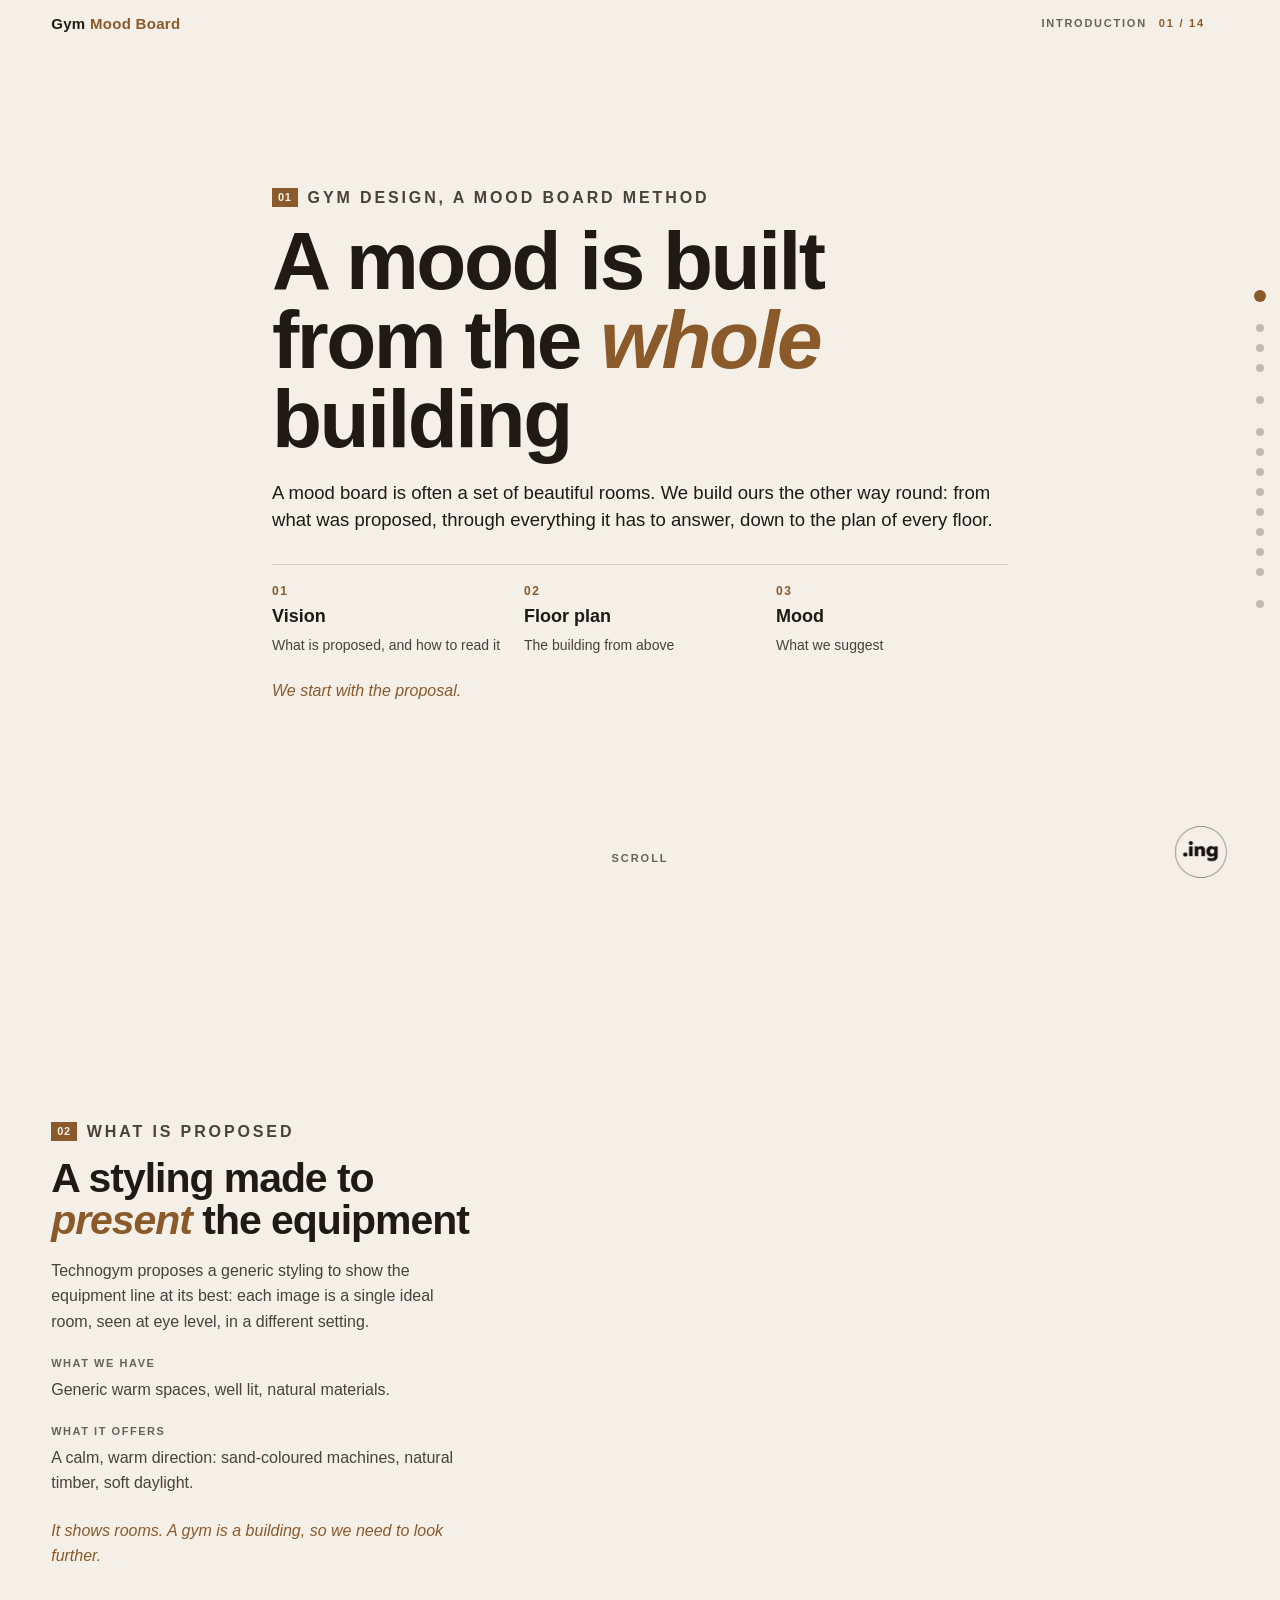
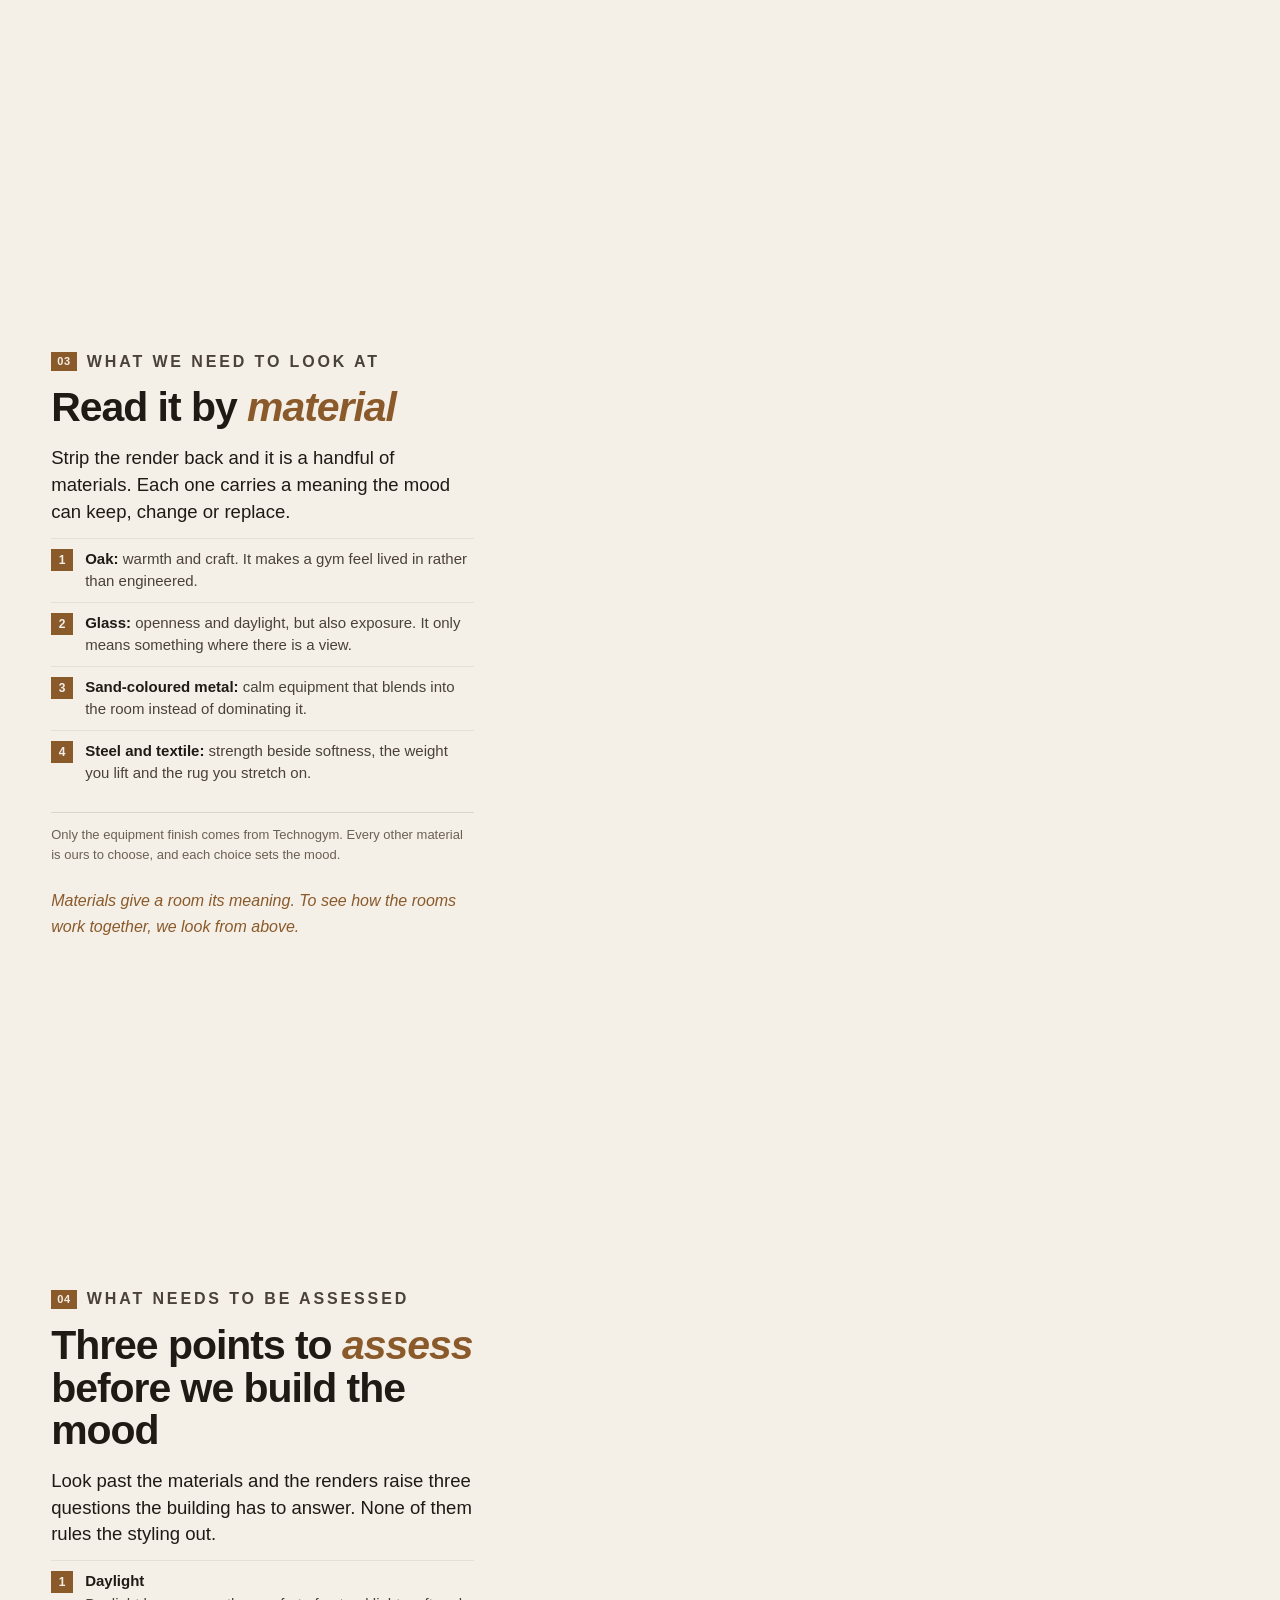
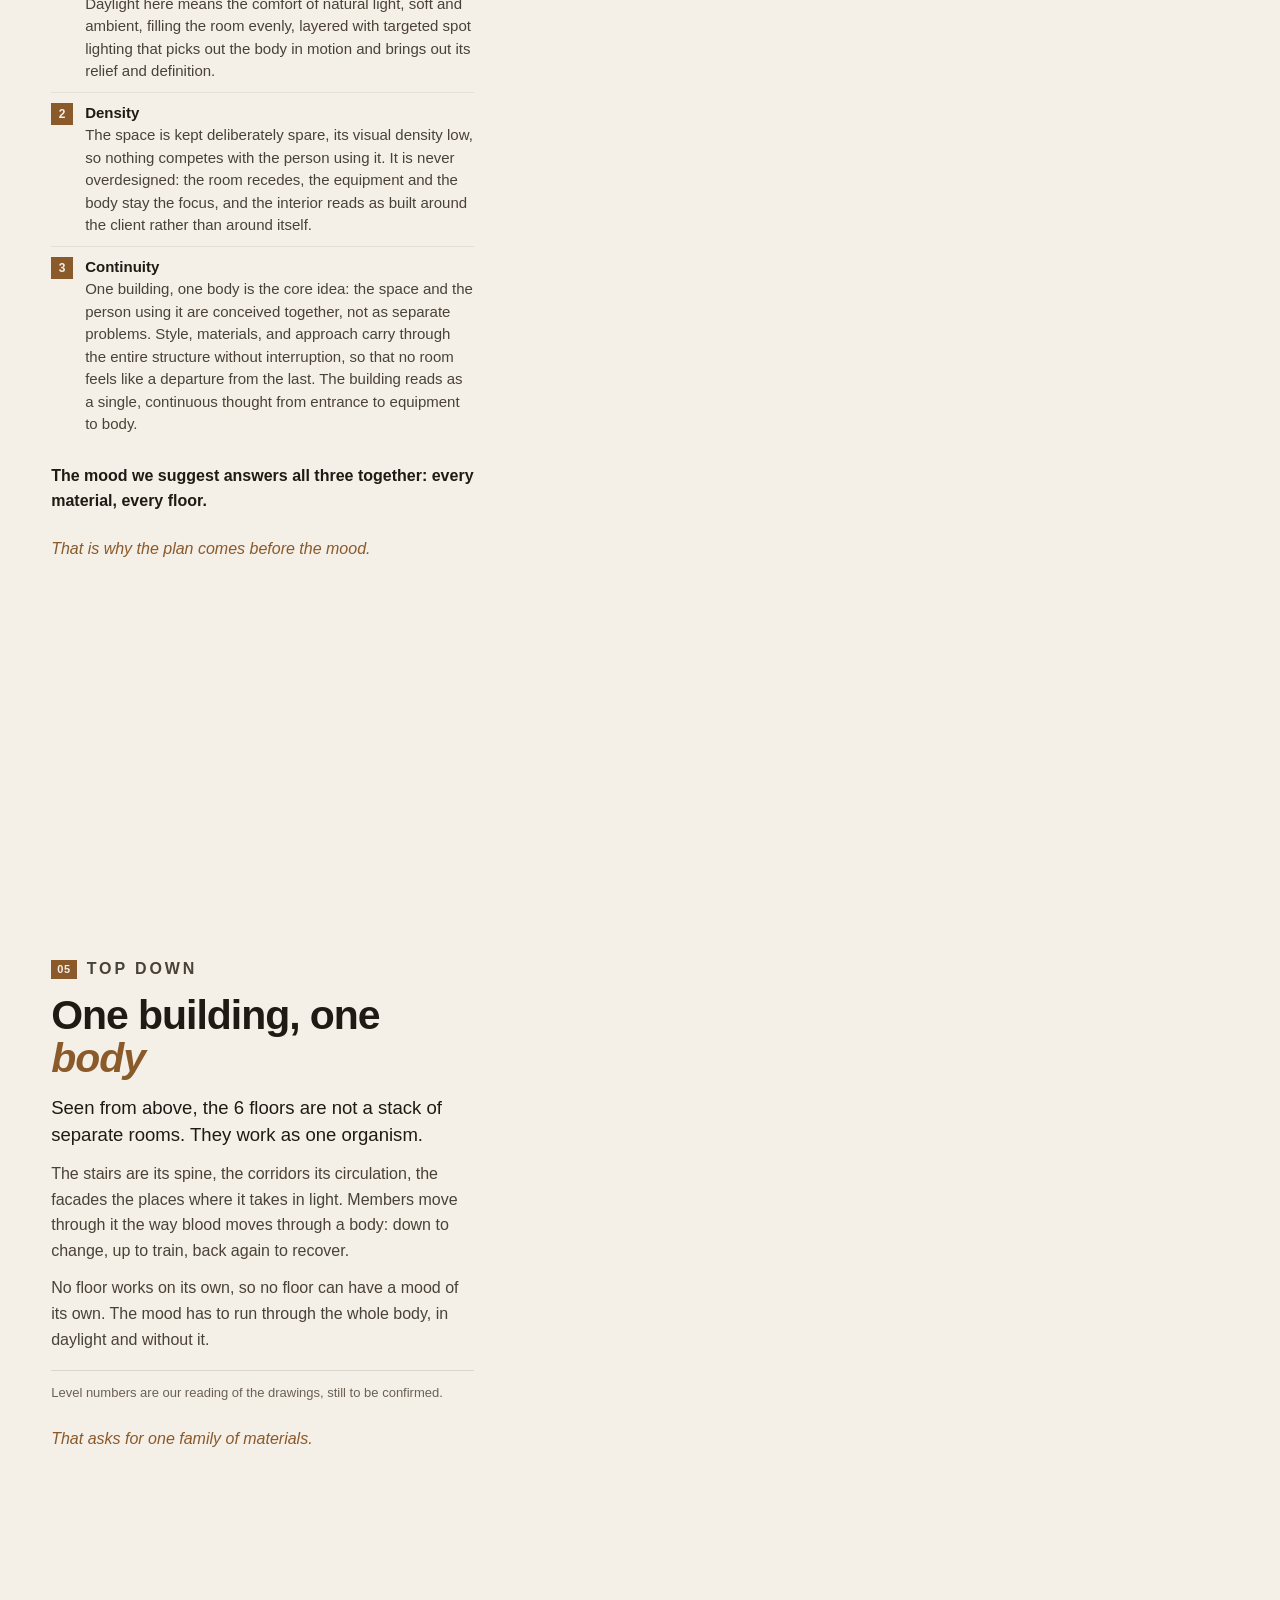
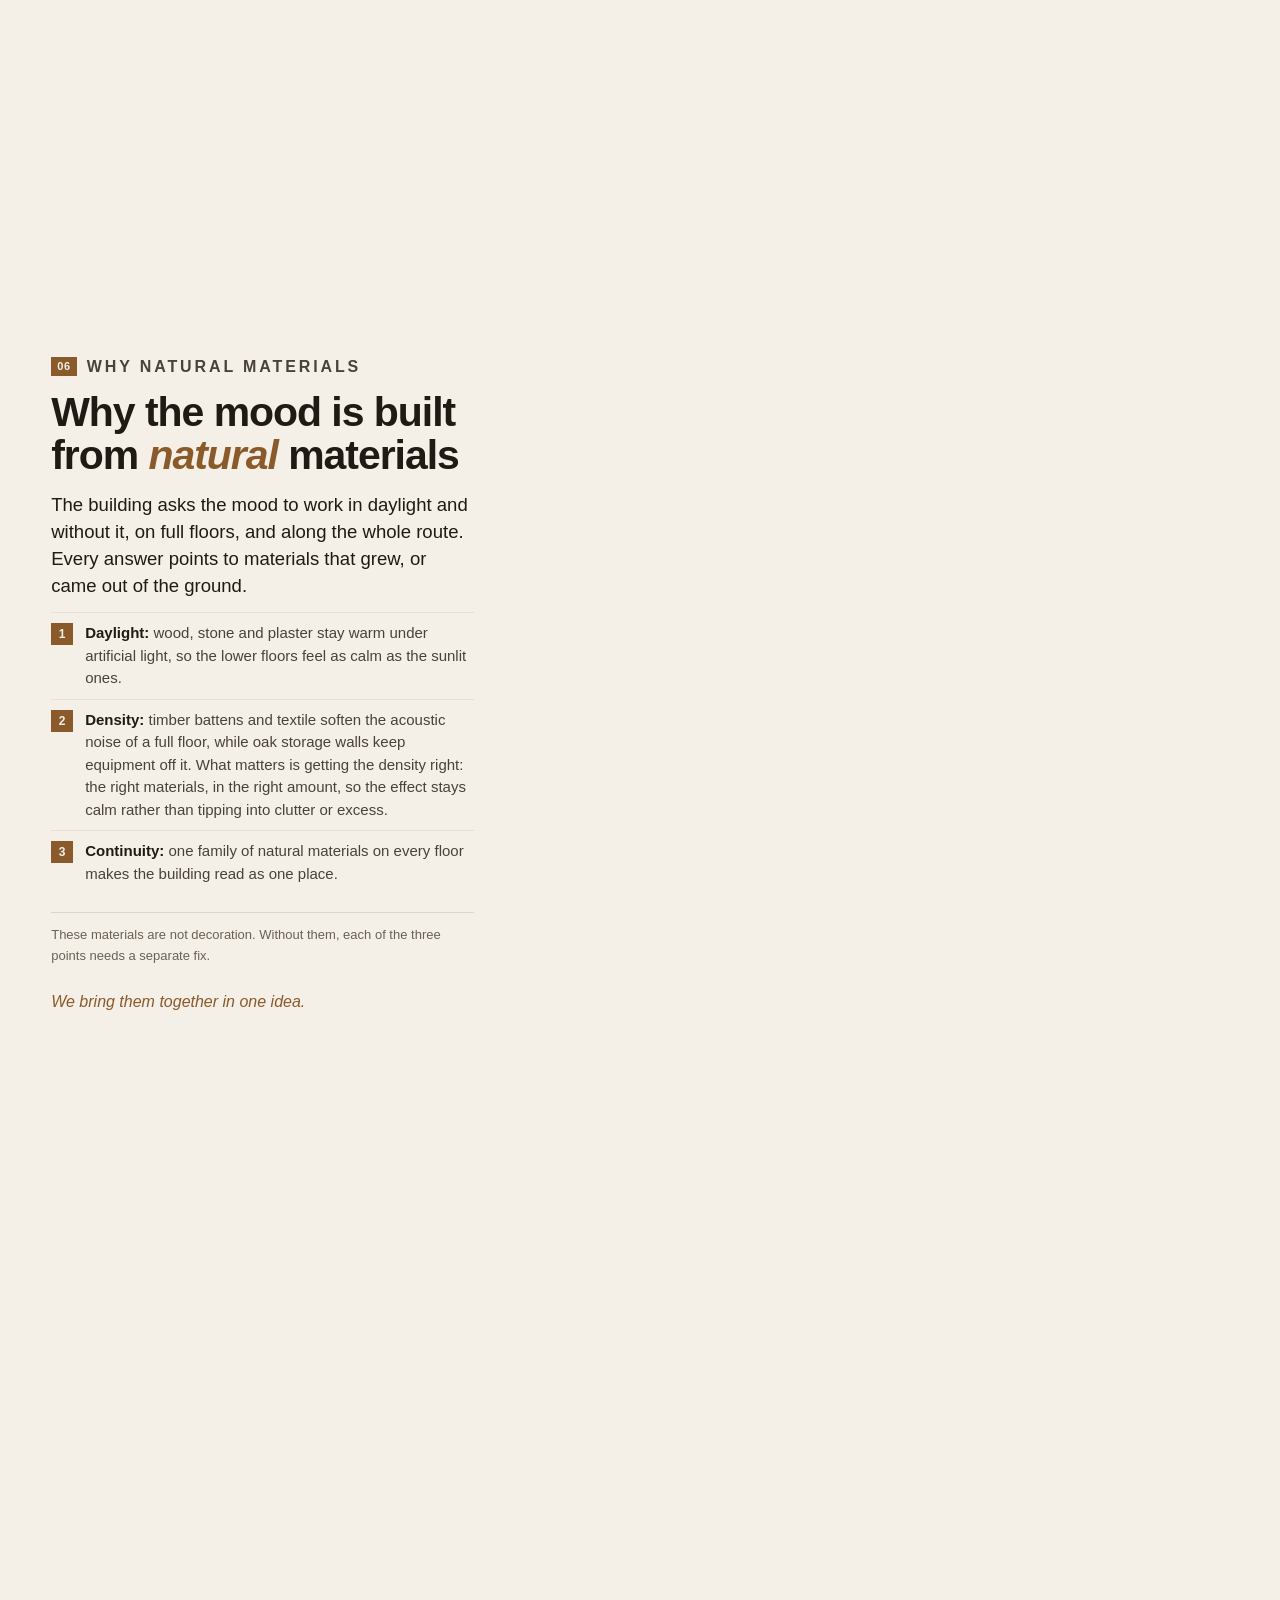
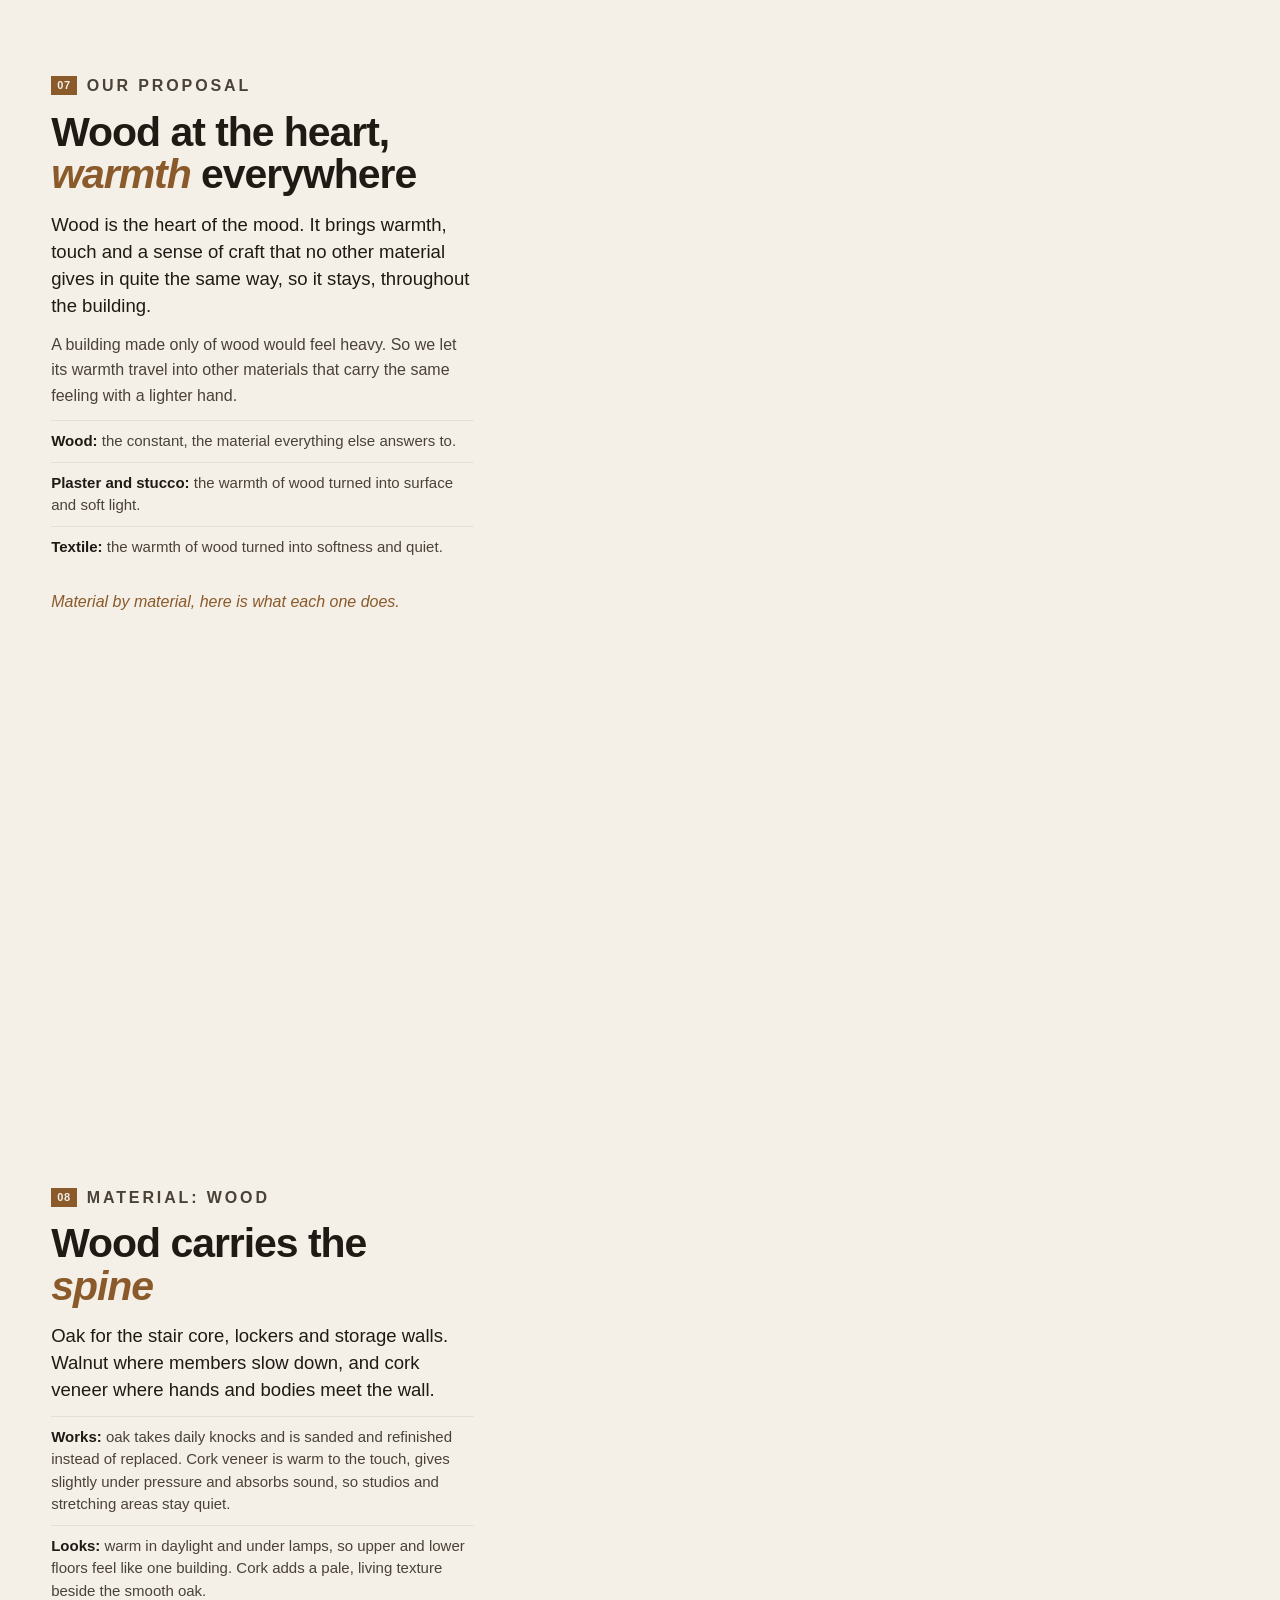
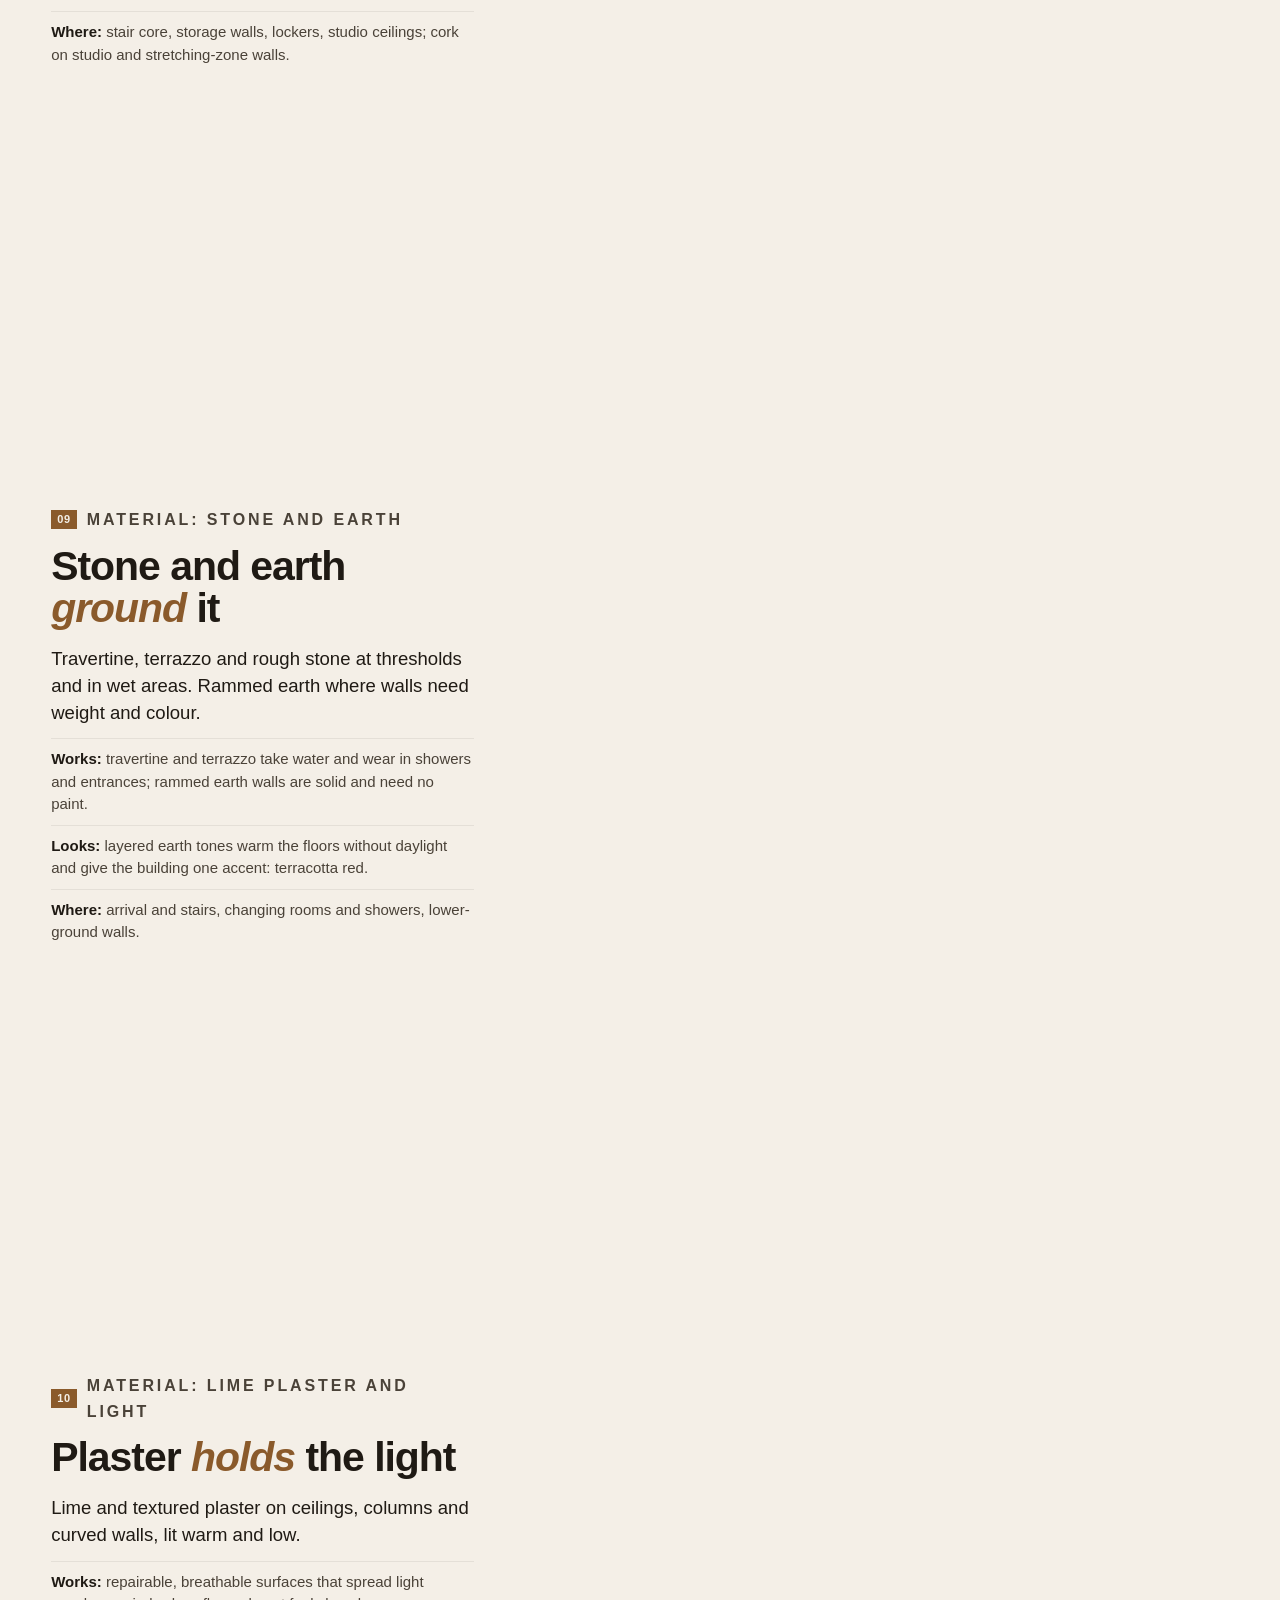
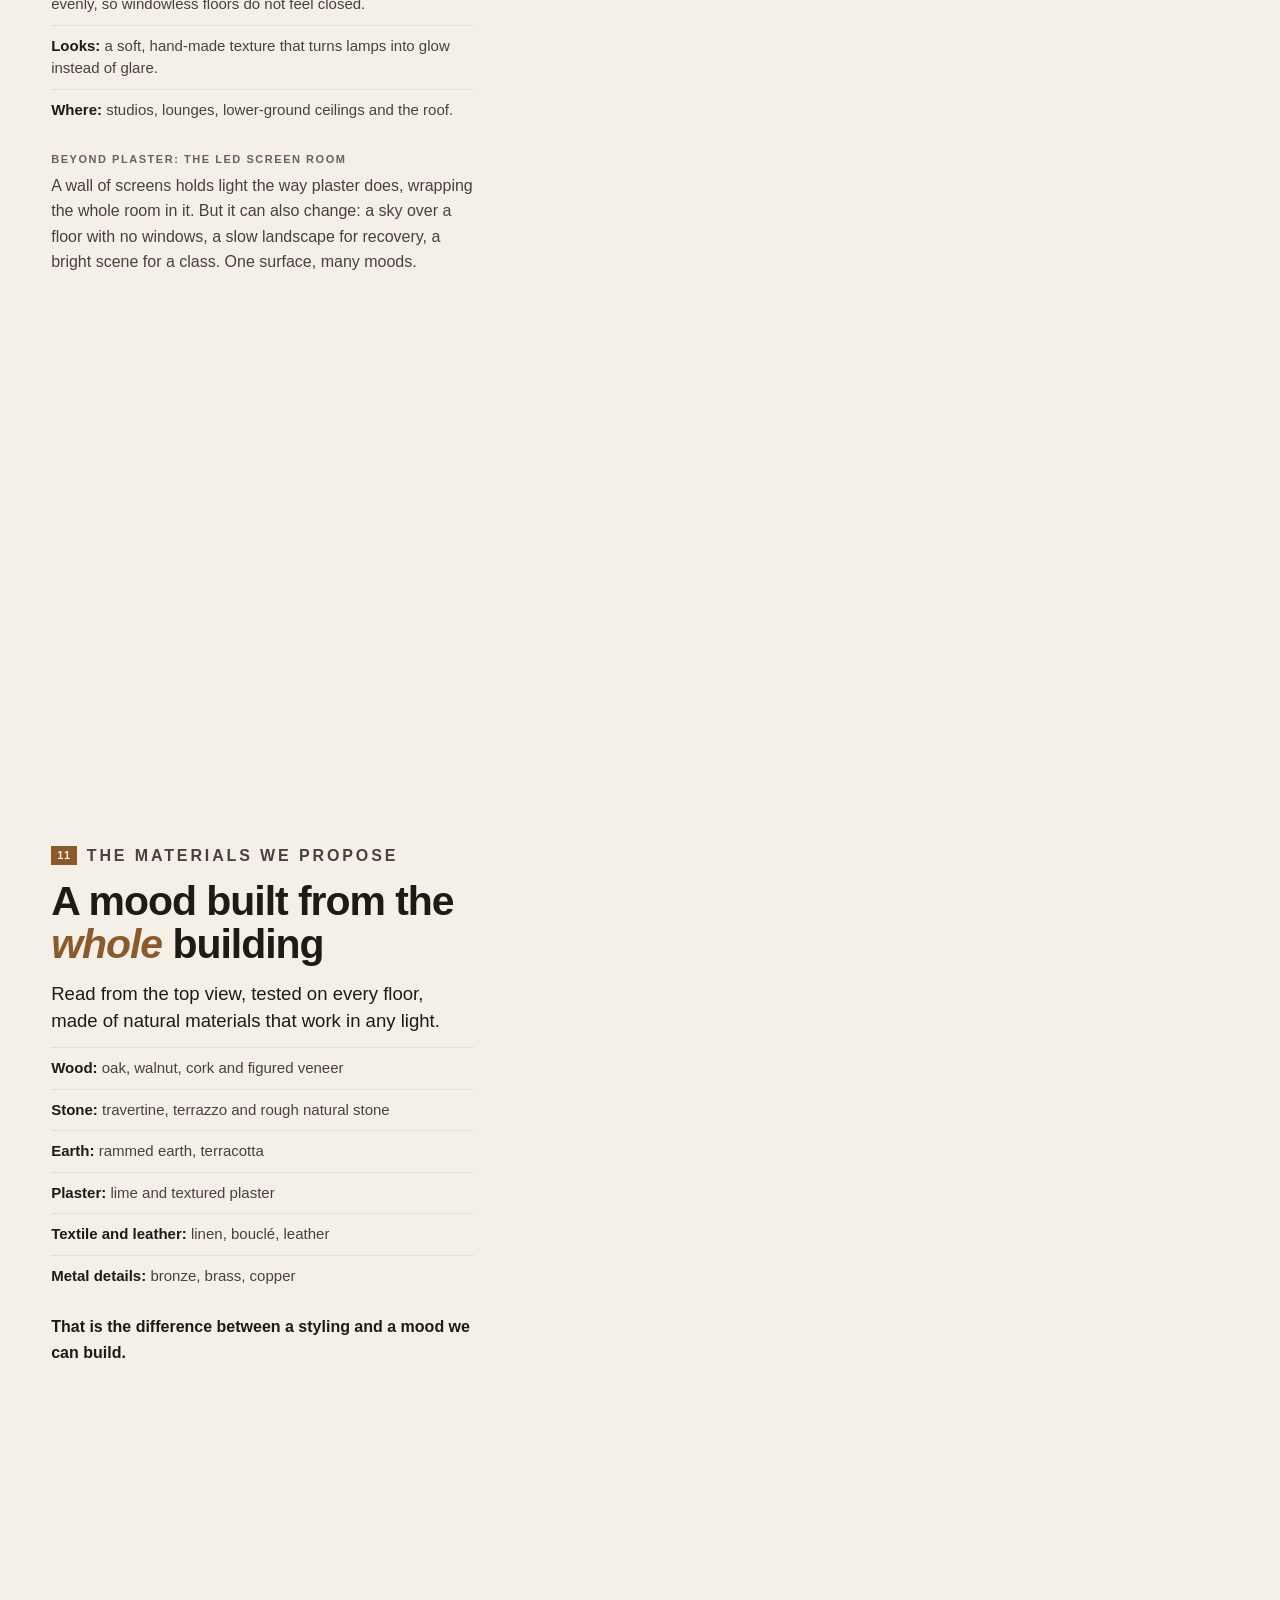
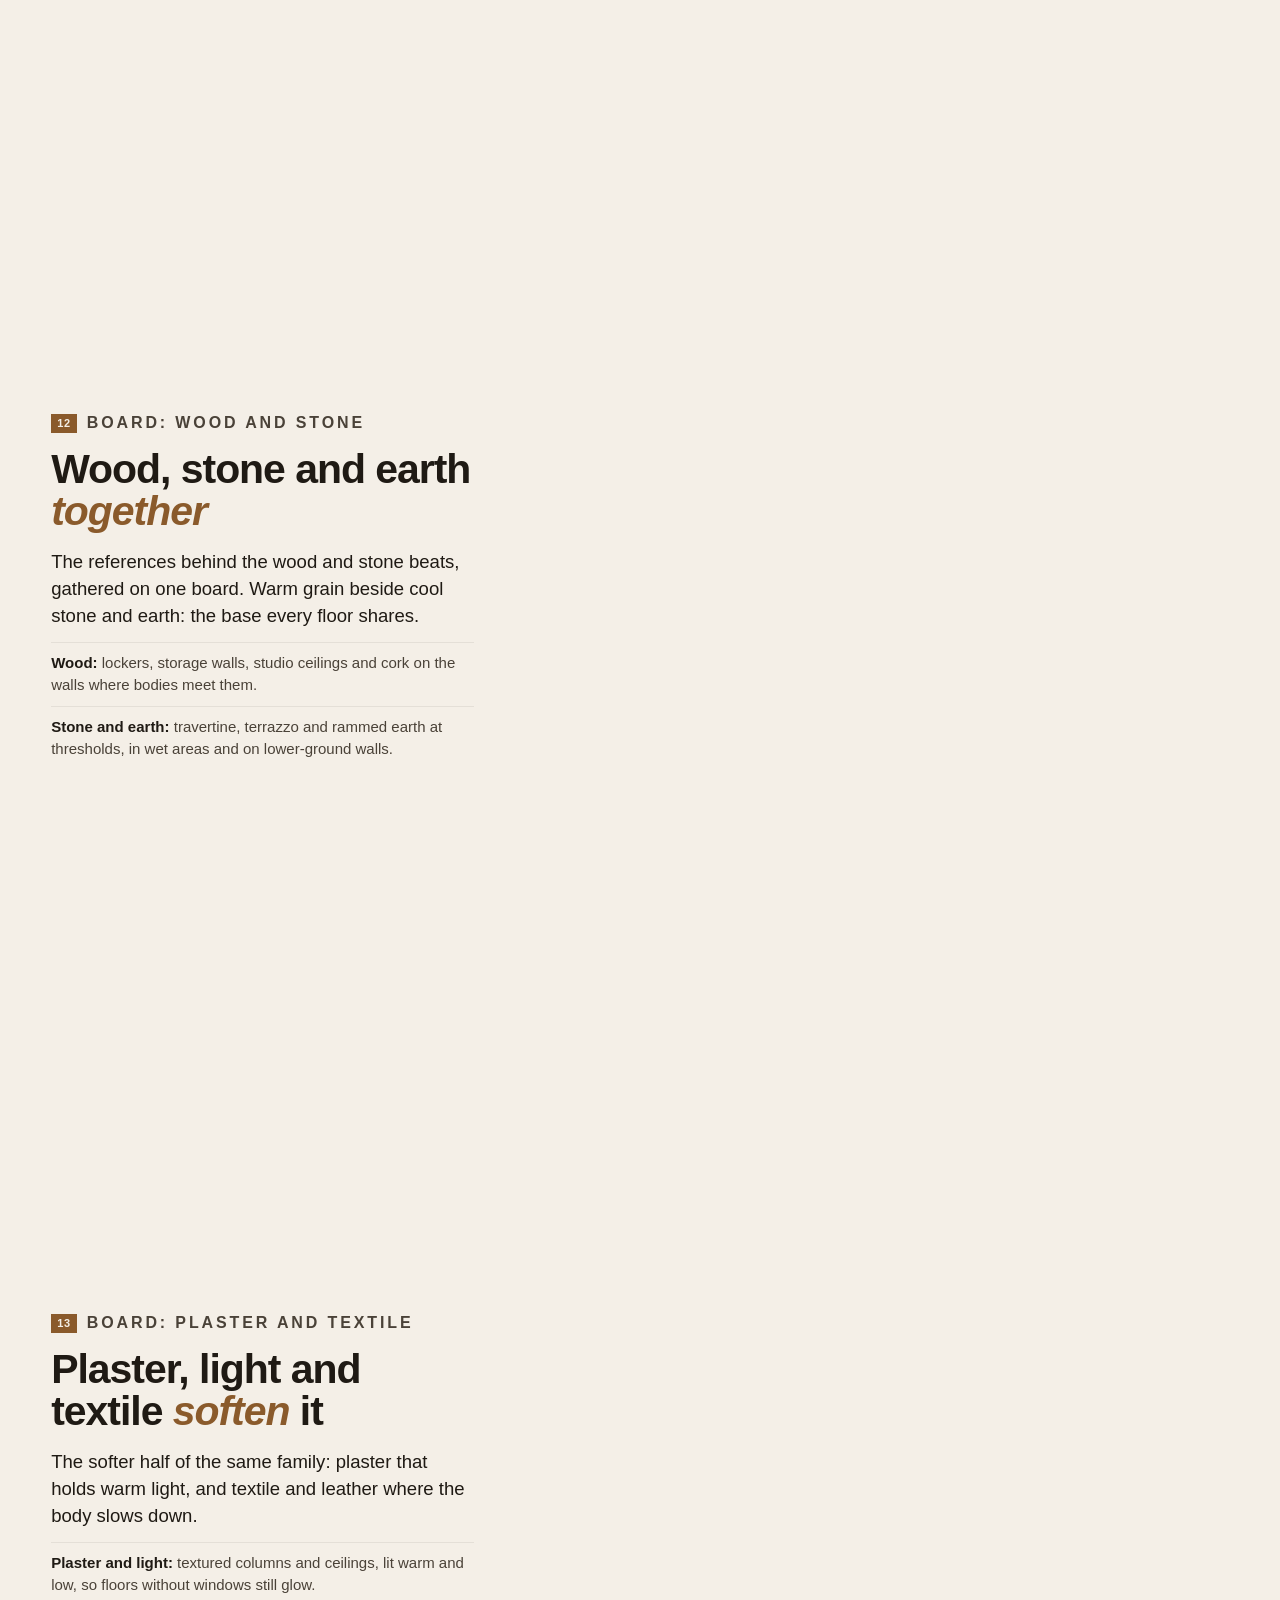
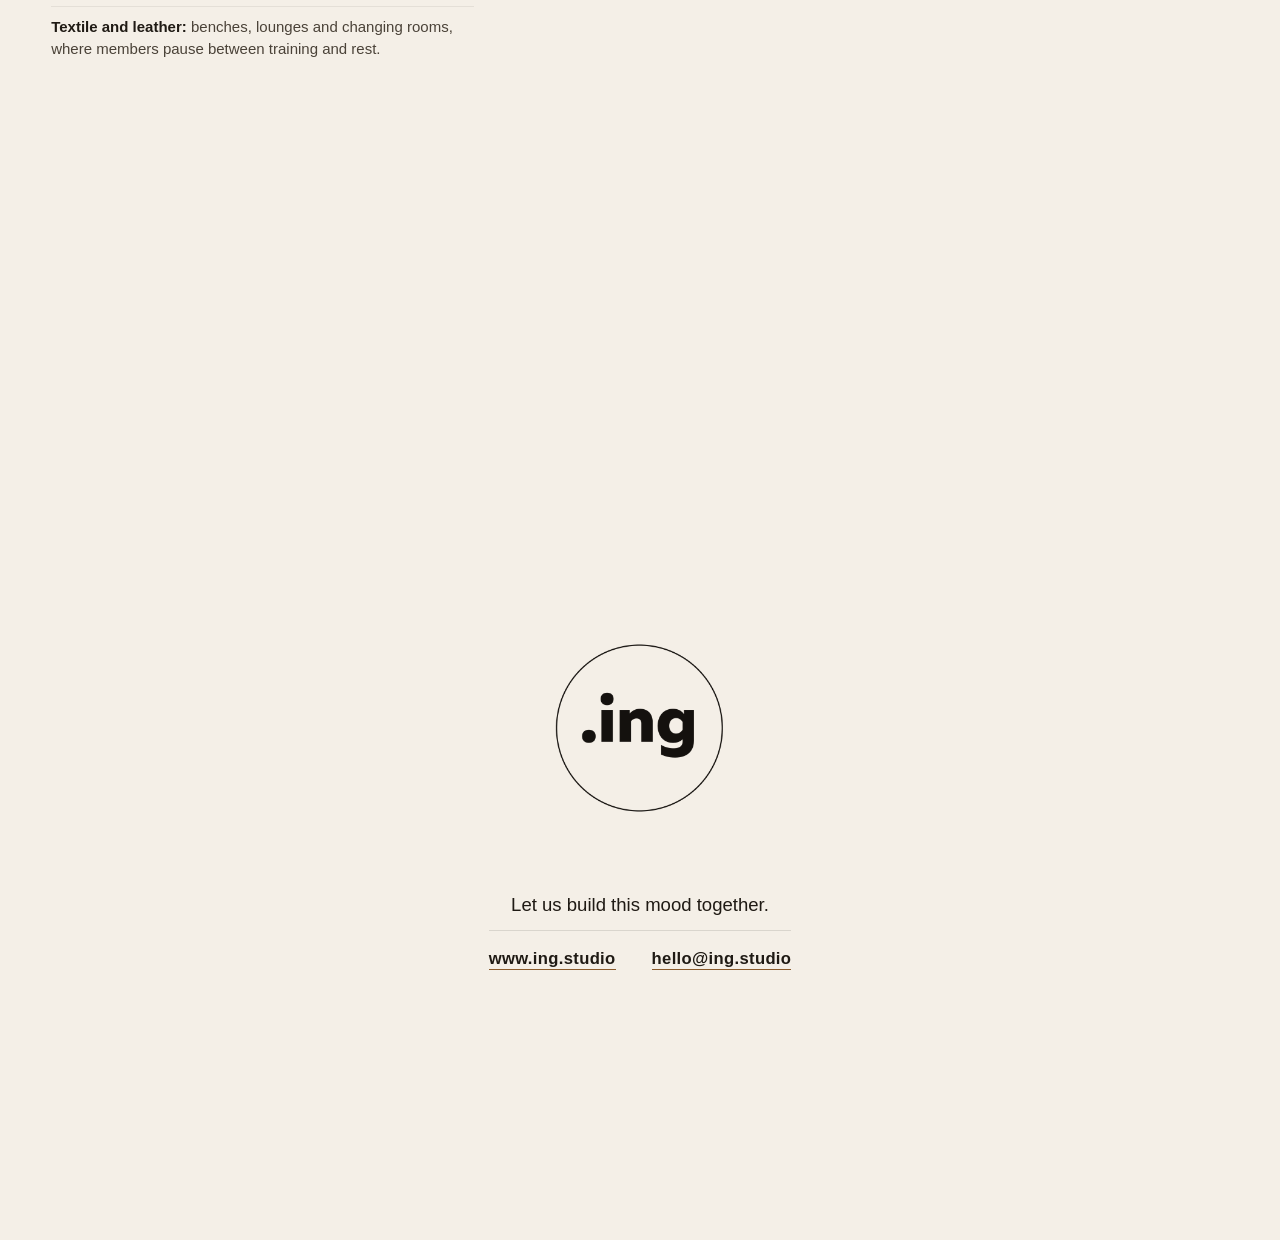
==== commit e8d45aab: "Add two material boards before the contact slide The references taken off beats 06-10 come back as t" ====
--- a/deck/index.html
+++ b/deck/index.html
@@ -368,6 +368,30 @@
     </div>
   </section>
 
+  <section class="step" data-step="board-wood-stone" data-chapter="03 Mood" data-label="Board: wood, stone and earth">
+    <div class="card wide">
+      <p class="eyebrow">Board: wood and stone</p>
+      <h2>Wood, stone and earth <em>together</em></h2>
+      <p class="lede">The references behind the wood and stone beats, gathered on one board. Warm grain beside cool stone and earth: the base every floor shares.</p>
+      <ul class="points plain">
+        <li><span><strong>Wood:</strong> lockers, storage walls, studio ceilings and cork on the walls where bodies meet them.</span></li>
+        <li><span><strong>Stone and earth:</strong> travertine, terrazzo and rammed earth at thresholds, in wet areas and on lower-ground walls.</span></li>
+      </ul>
+    </div>
+  </section>
+
+  <section class="step" data-step="board-plaster-textile" data-chapter="03 Mood" data-label="Board: plaster, light and textile">
+    <div class="card wide">
+      <p class="eyebrow">Board: plaster and textile</p>
+      <h2>Plaster, light and textile <em>soften</em> it</h2>
+      <p class="lede">The softer half of the same family: plaster that holds warm light, and textile and leather where the body slows down.</p>
+      <ul class="points plain">
+        <li><span><strong>Plaster and light:</strong> textured columns and ceilings, lit warm and low, so floors without windows still glow.</span></li>
+        <li><span><strong>Textile and leather:</strong> benches, lounges and changing rooms, where members pause between training and rest.</span></li>
+      </ul>
+    </div>
+  </section>
+
   <section class="step center" data-step="contact" data-chapter="Contact" data-label="Contact">
     <div class="card intro contact">
       <img class="logo-big" src="../assets/brand/logo-ing.png" alt=".ing studio logo" width="260" height="260">
@@ -449,6 +473,28 @@
       {image:"mood-50-amber-burl-veneer"},
       {image:"mood-19-leather-weights-tray"},
       {image:"mood-51-marbled-zebra-veneer"}
+    ]},
+    "board-wood-stone": { layer:"grid", cols:4, items:[
+      {image:"mood-44-travertine-oak-joint", size:"big"},
+      {image:"mood-05-heritage-arched-studio"},
+      {image:"mood-20-wood-lockers-long-bench"},
+      {image:"mood-23-oak-lockers-round-pouf"},
+      {image:"mood-49-white-burl-veneer"},
+      {image:"mood-14-barbell-plates-plinth"},
+      {image:"mood-40-rammed-earth-bench-alcove"},
+      {image:"mood-58-travertine"},
+      {image:"mood-57-terrazzo"}
+    ]},
+    "board-plaster-textile": { layer:"grid", cols:4, items:[
+      {image:"mood-46-textured-plaster-column", size:"big"},
+      {image:"mood-47-plaster-column-glow-base"},
+      {image:"mood-17-amber-reformer-studio"},
+      {image:"mood-37-orange-gradient-lounge"},
+      {image:"mood-56-orange-cable-tray-lights"},
+      {image:"mood-34-green-niches-round-mirror"},
+      {image:"mood-26-terracotta-locker-lounge"},
+      {image:"mood-16-pilates-studio-copper-grid"},
+      {image:"mood-41-sphere-bench-sneaker-display"}
     ]},
     contact: { layer:"none" }
   };
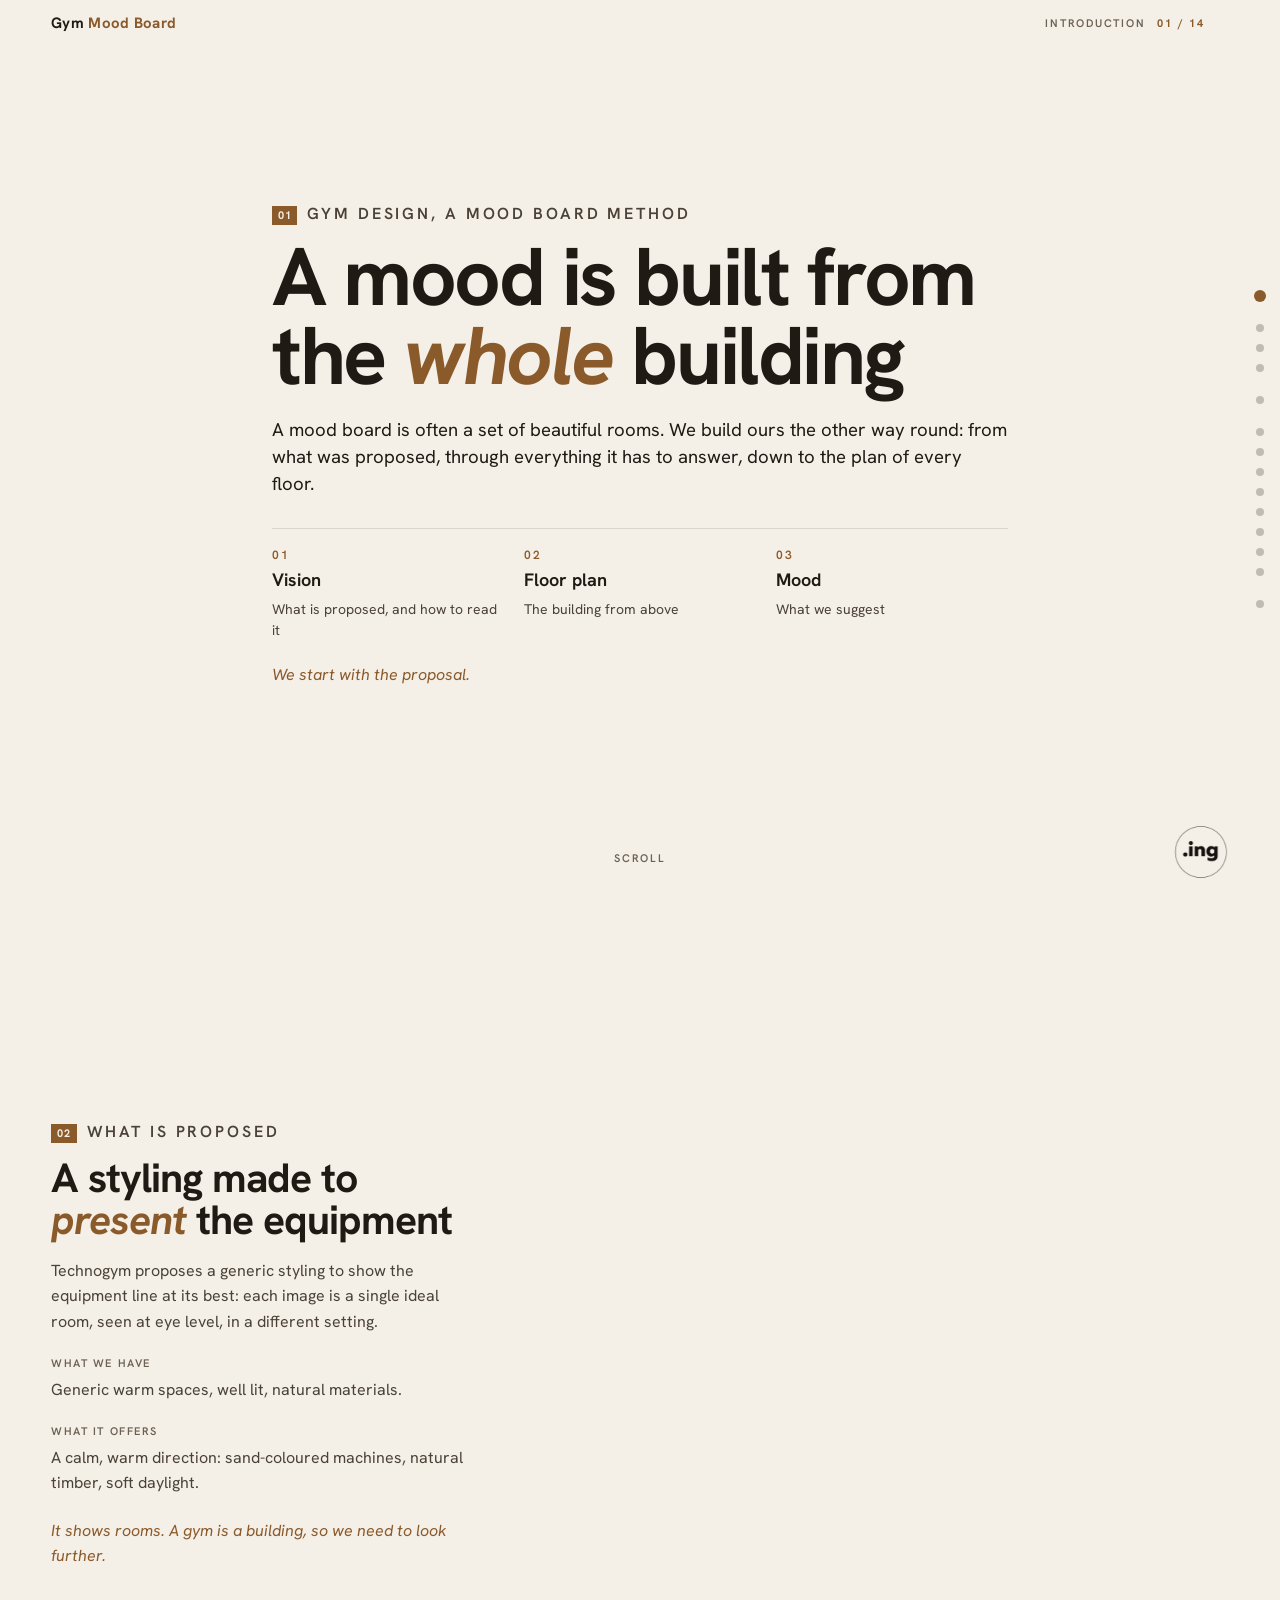
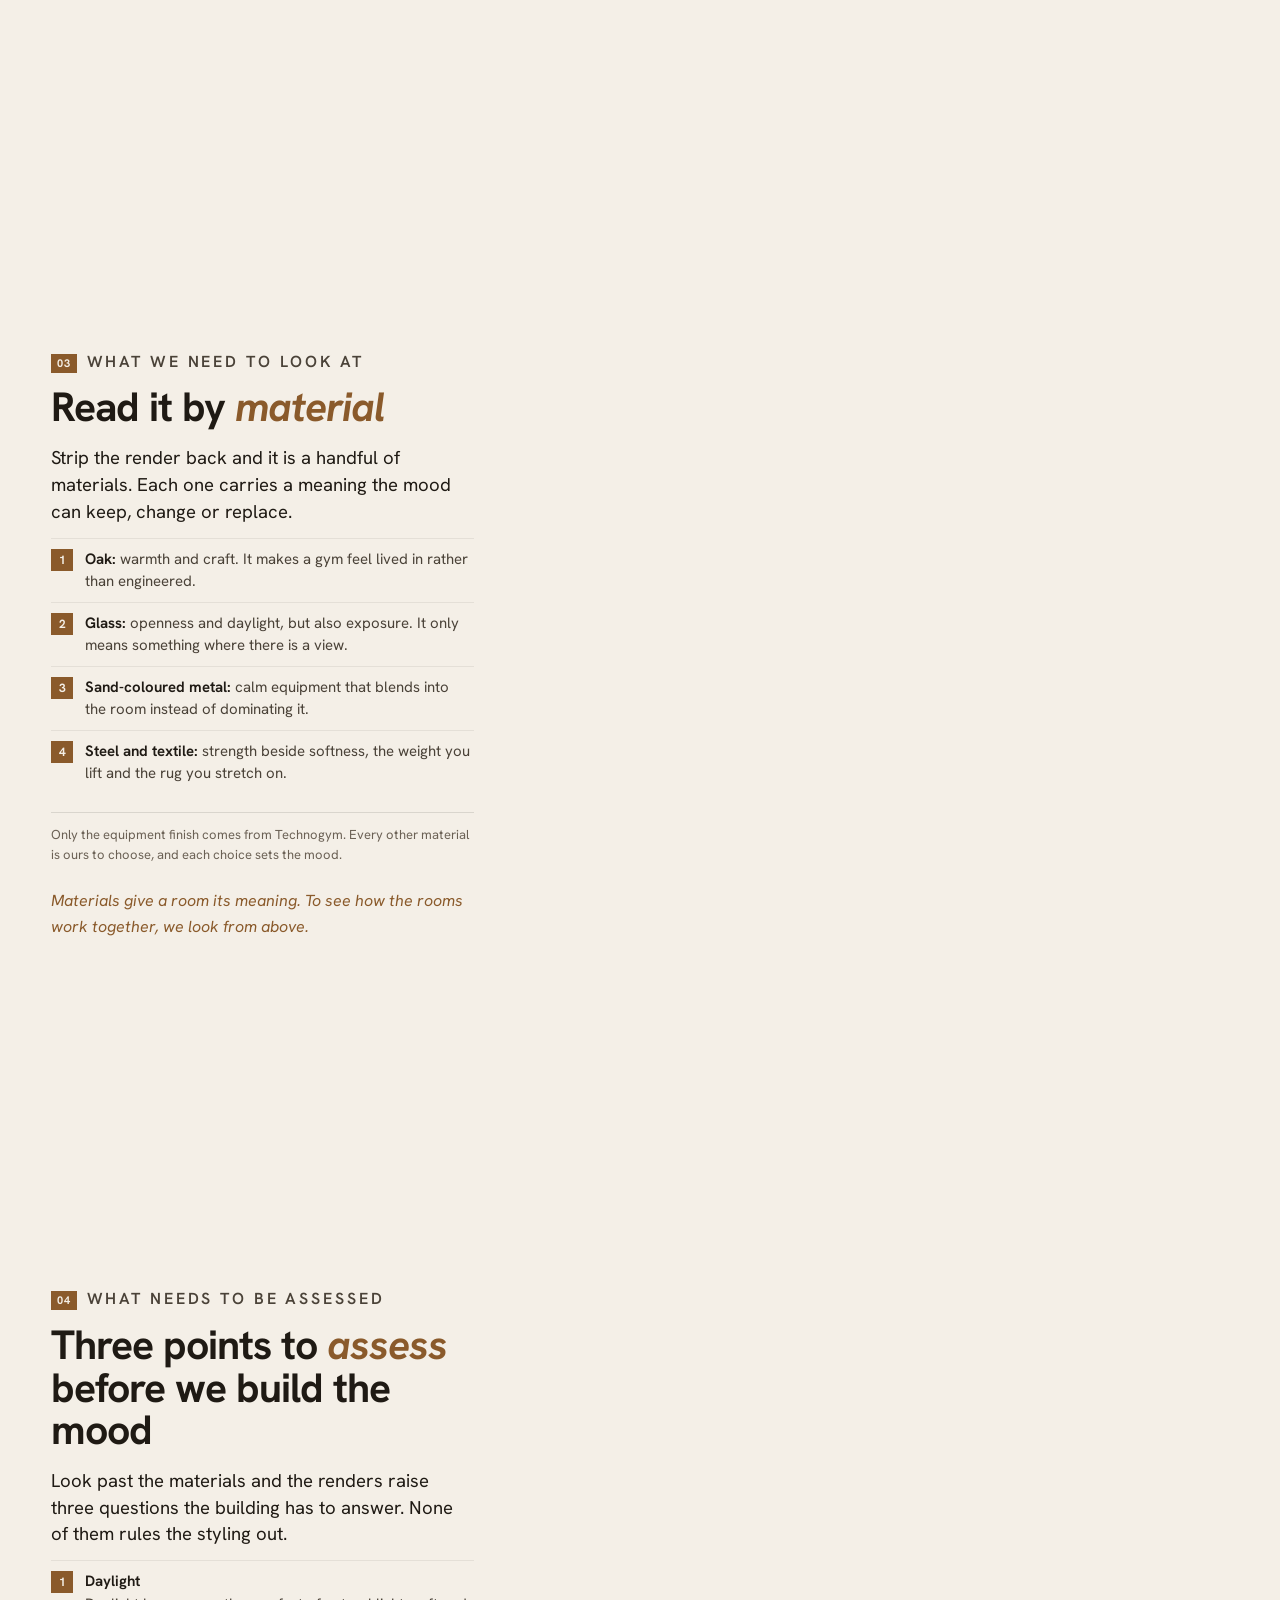
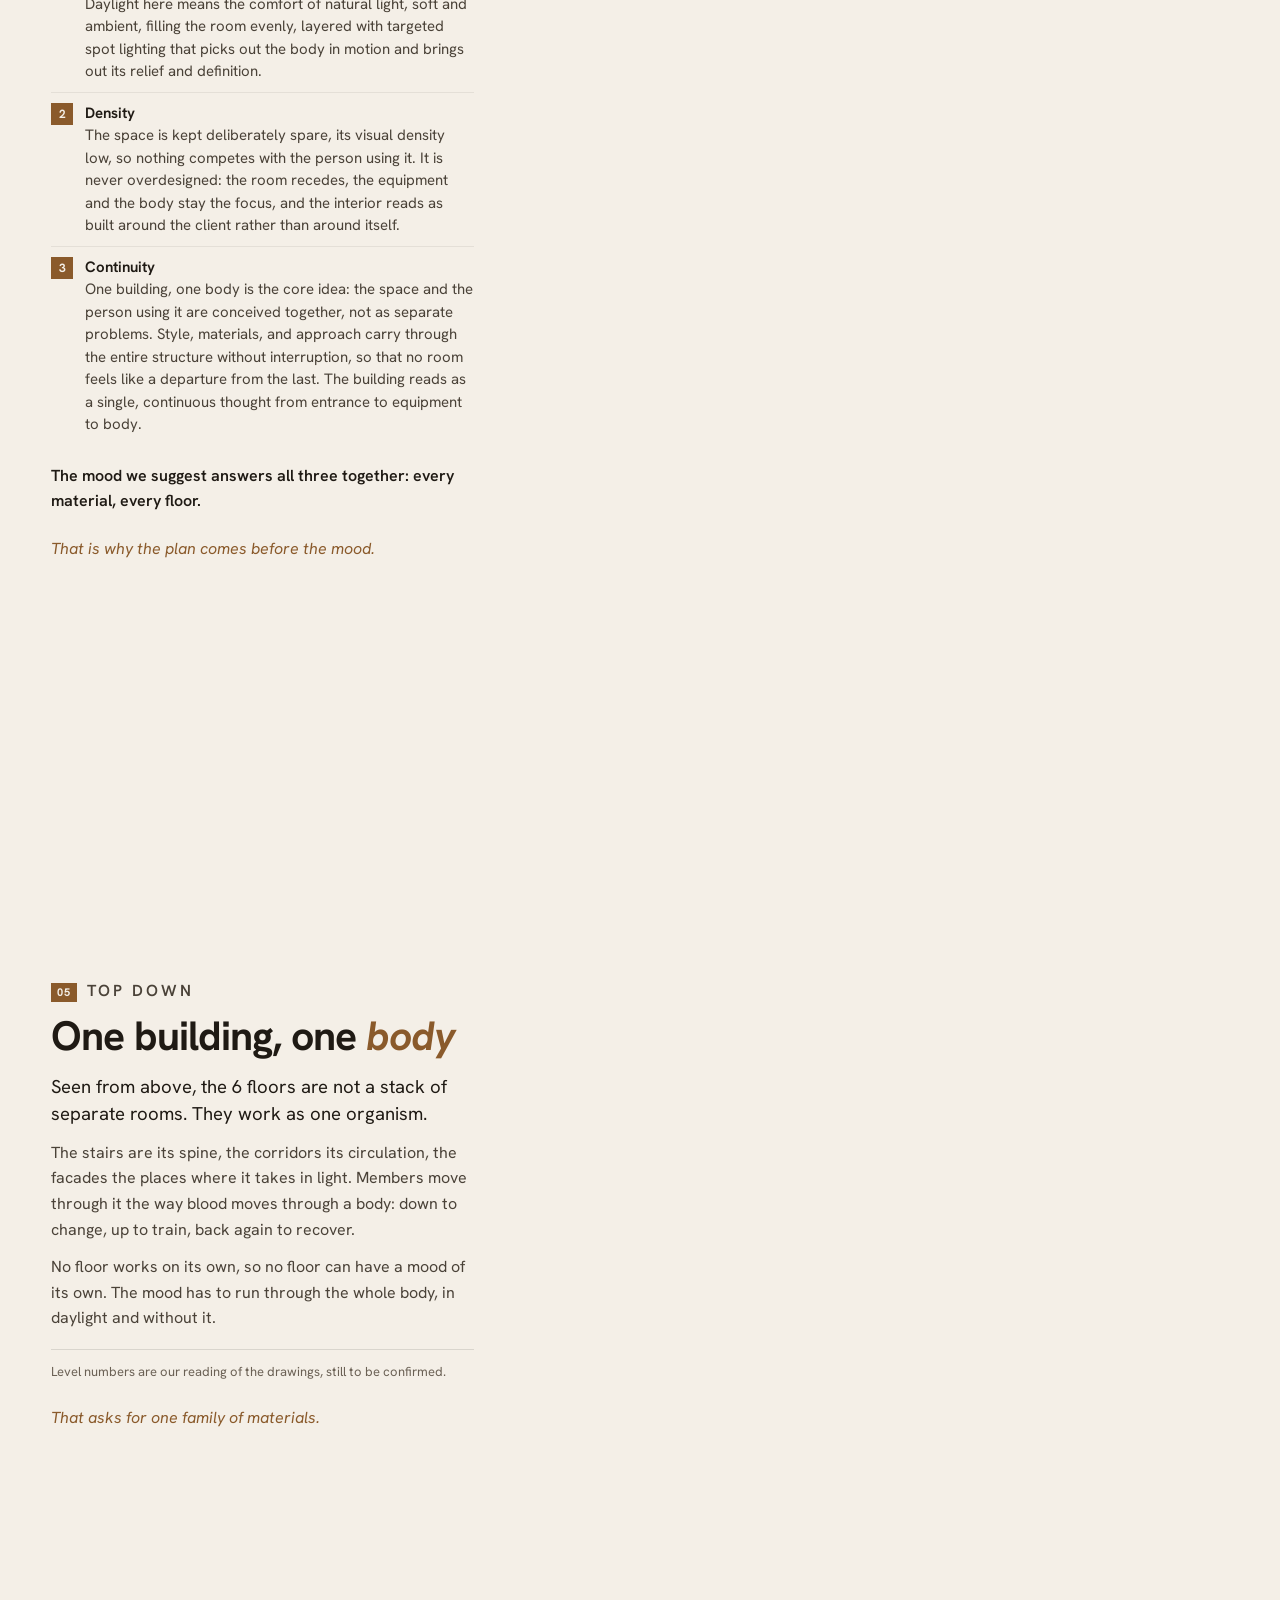
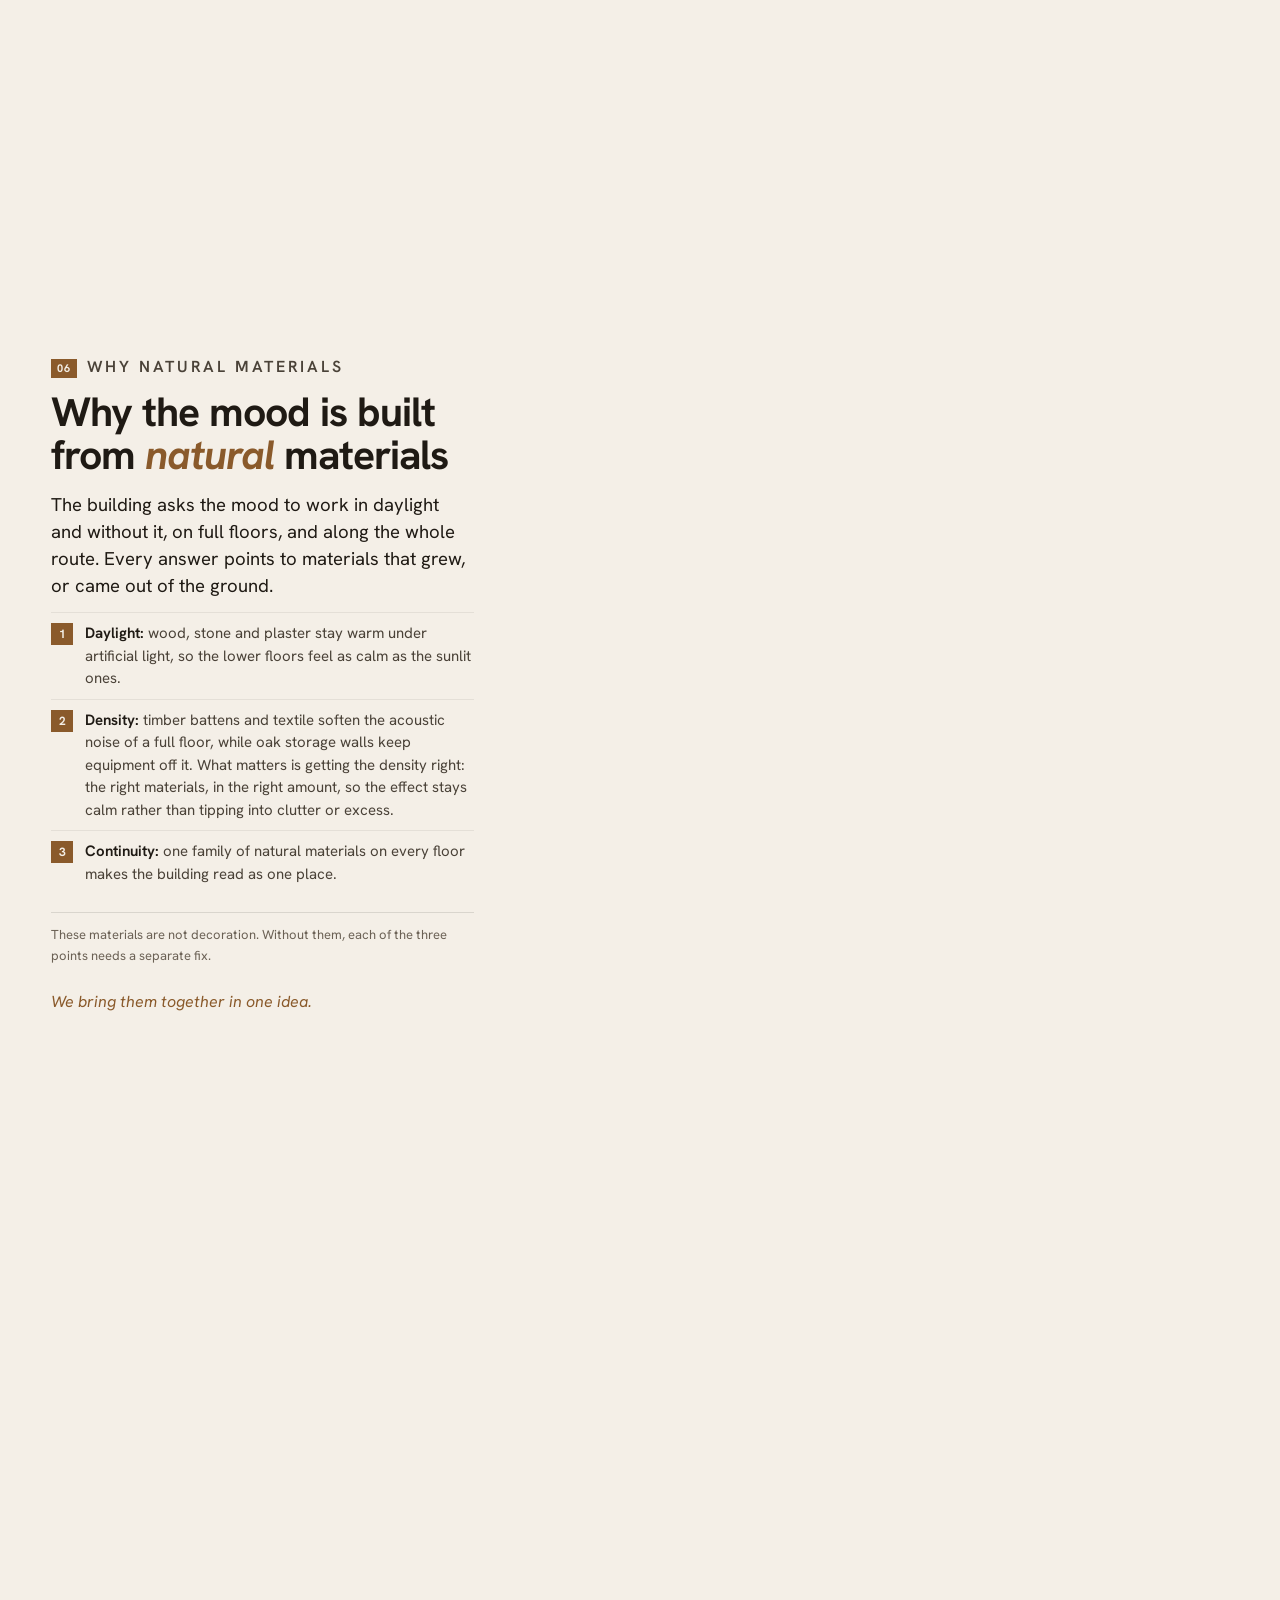
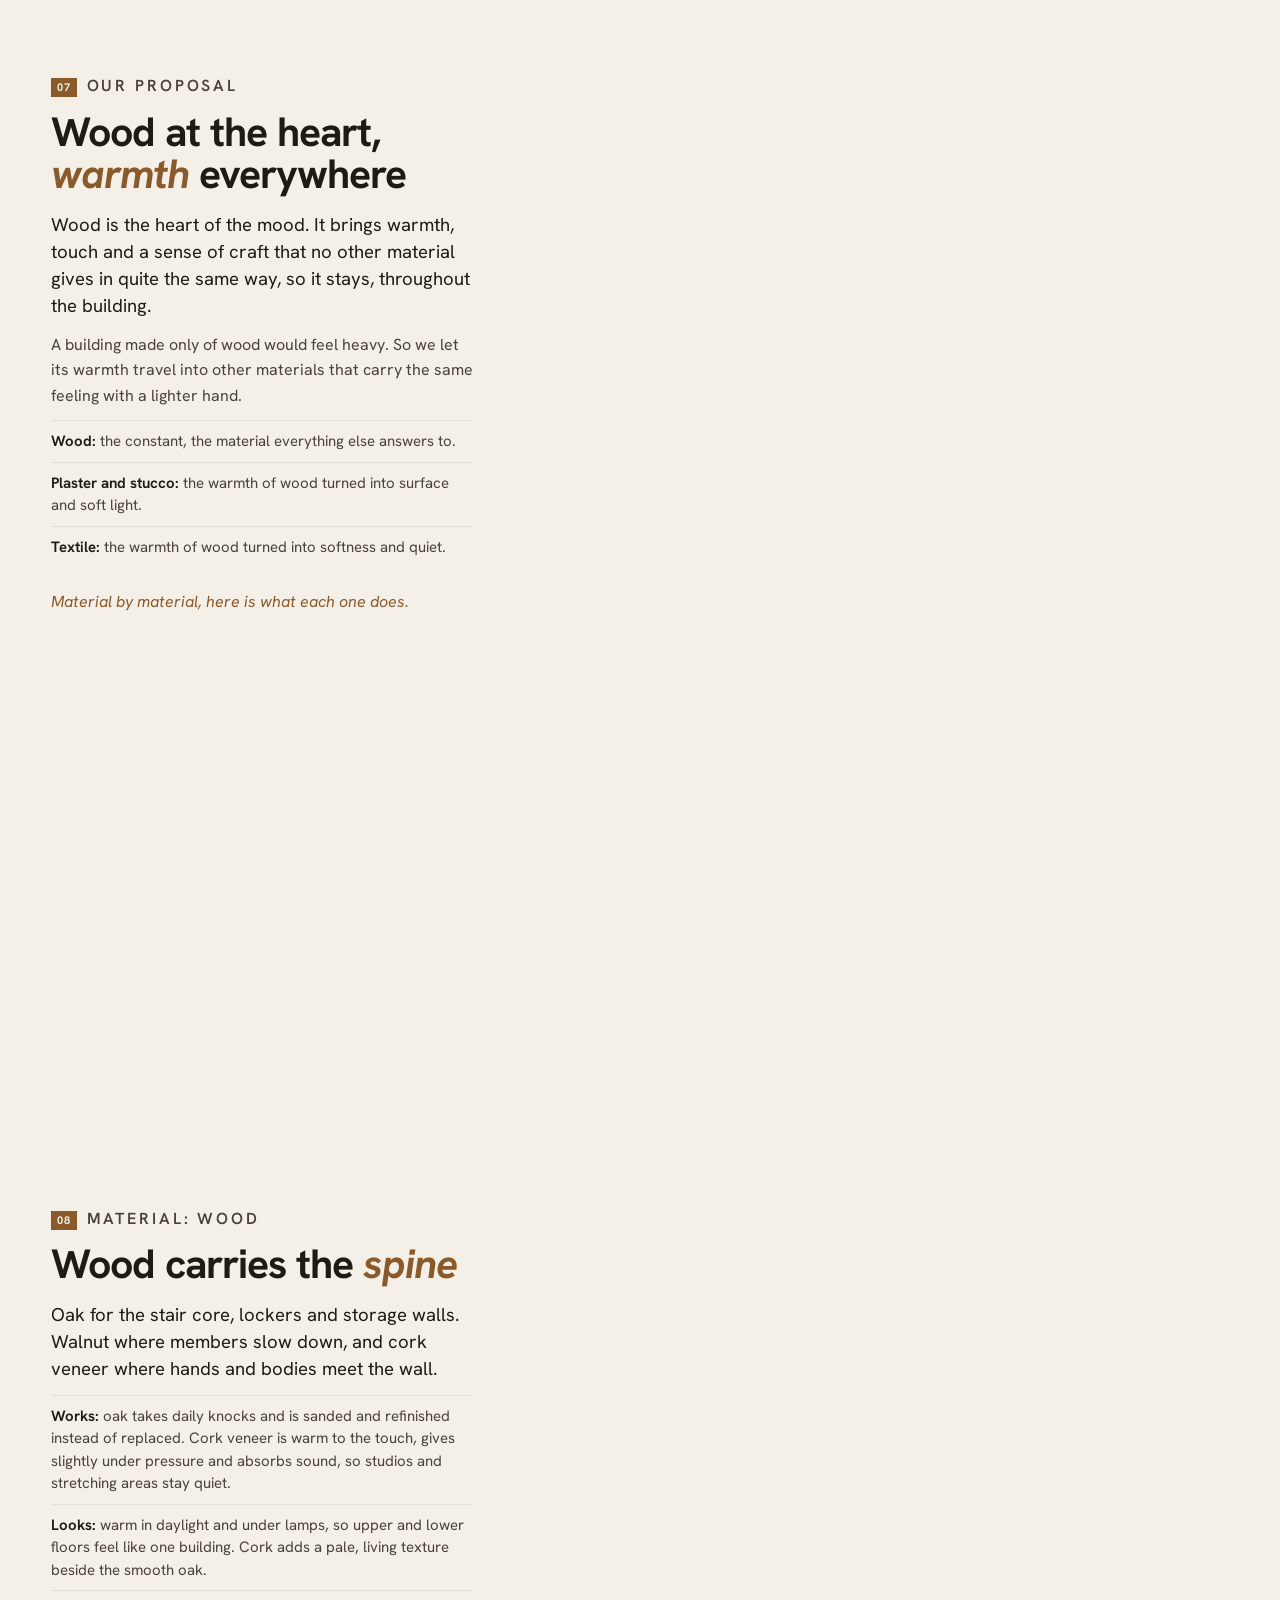
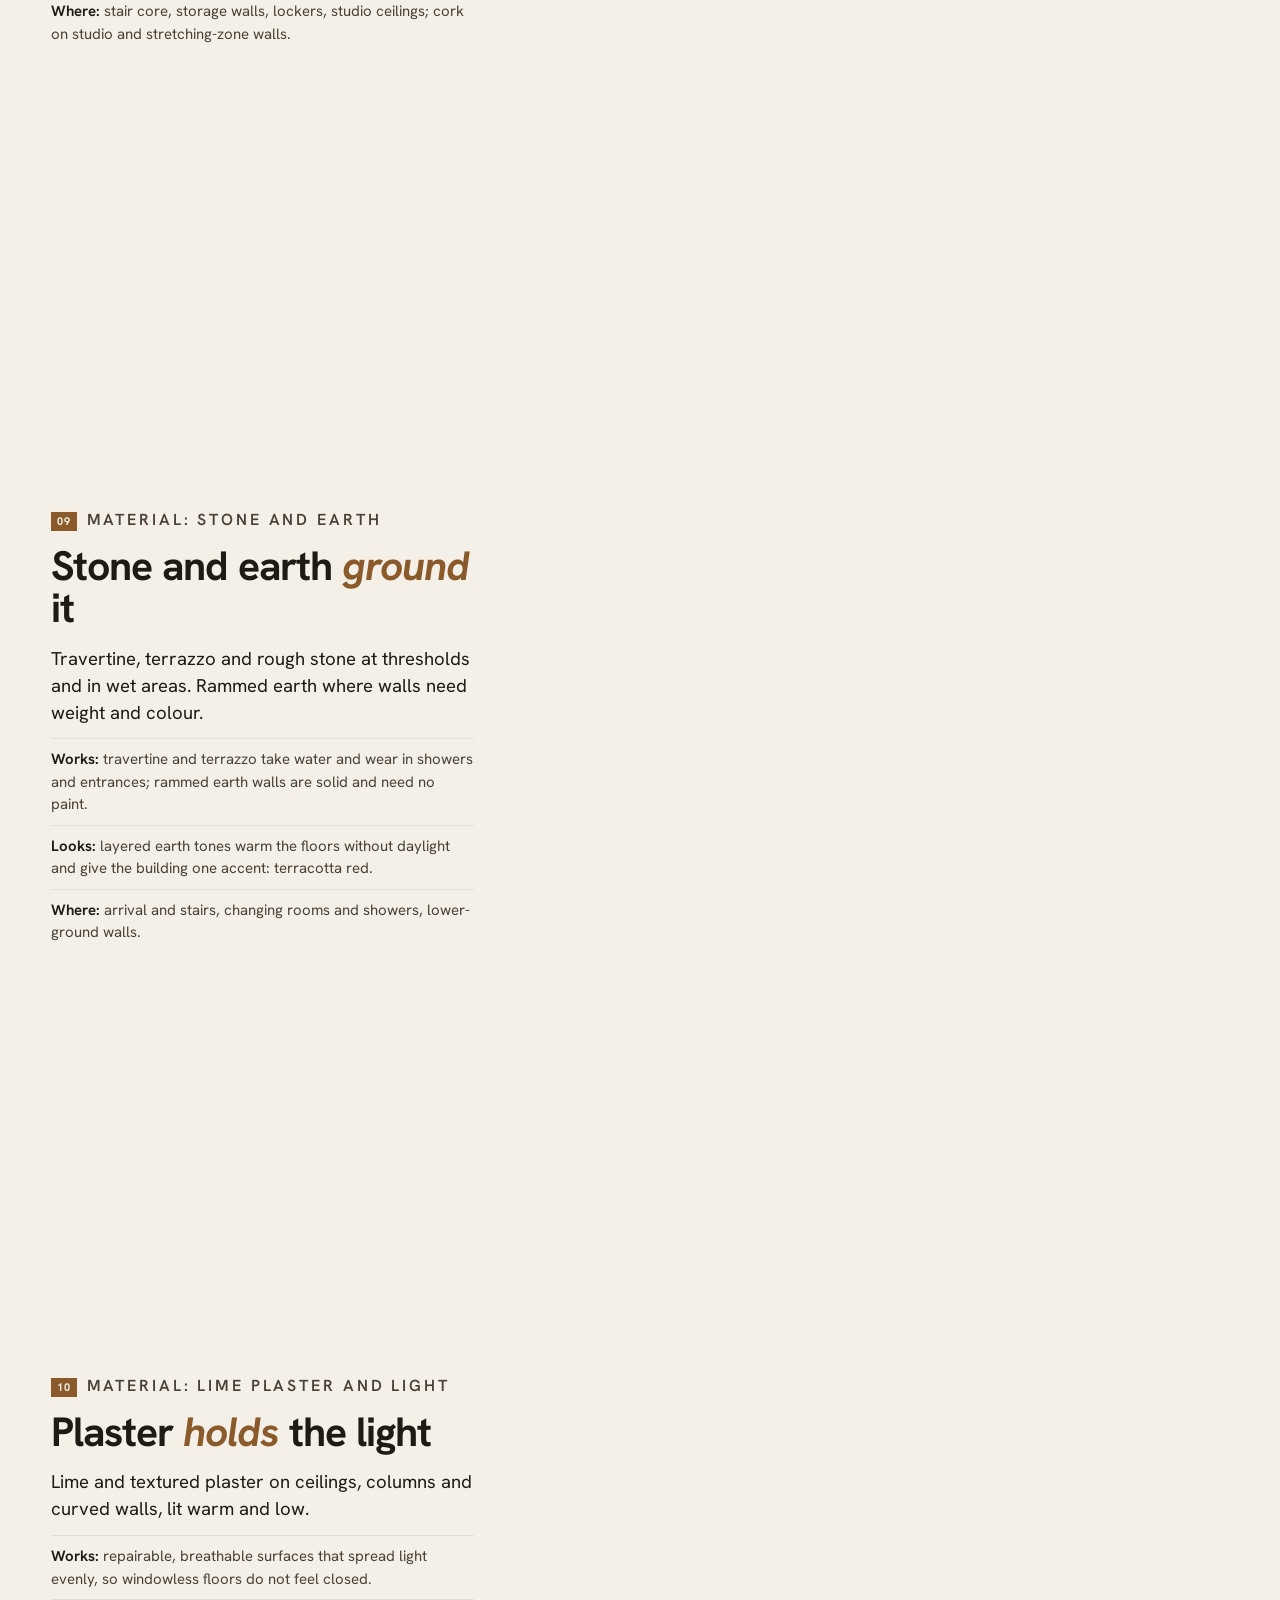
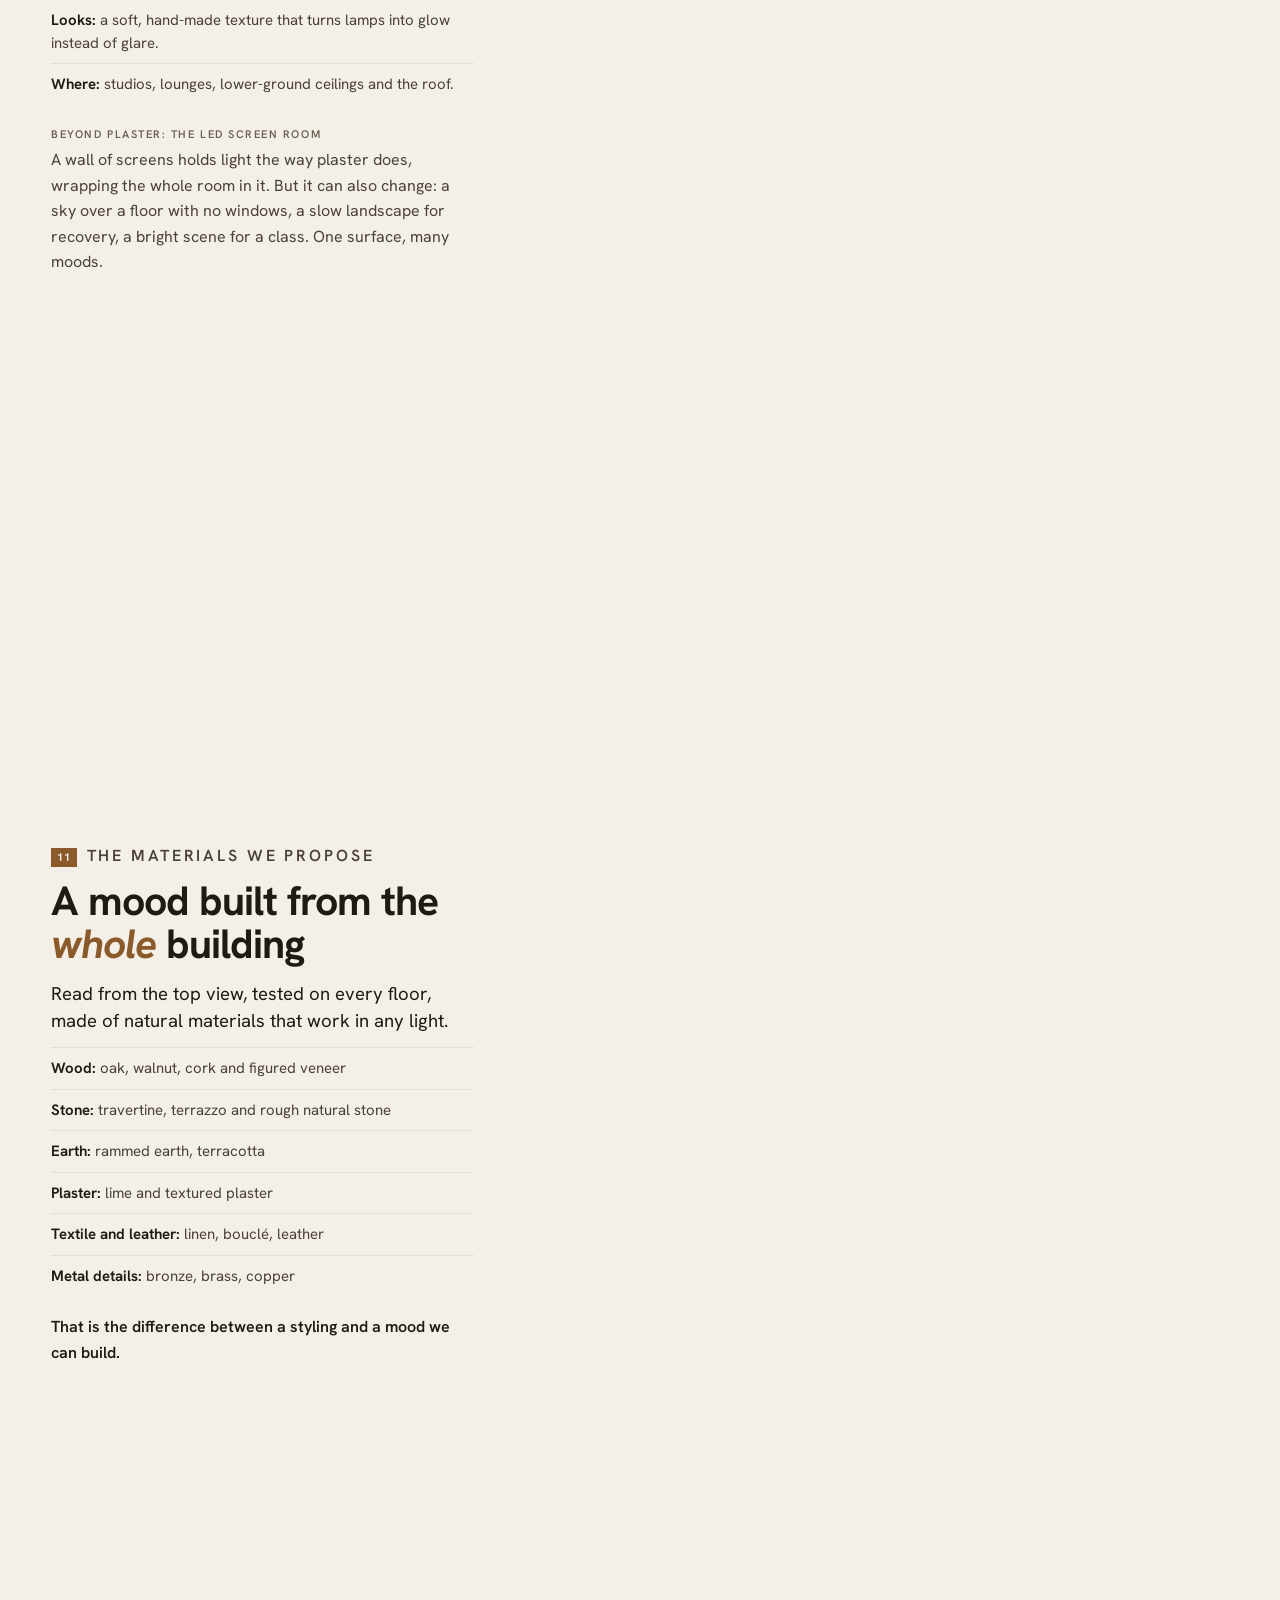
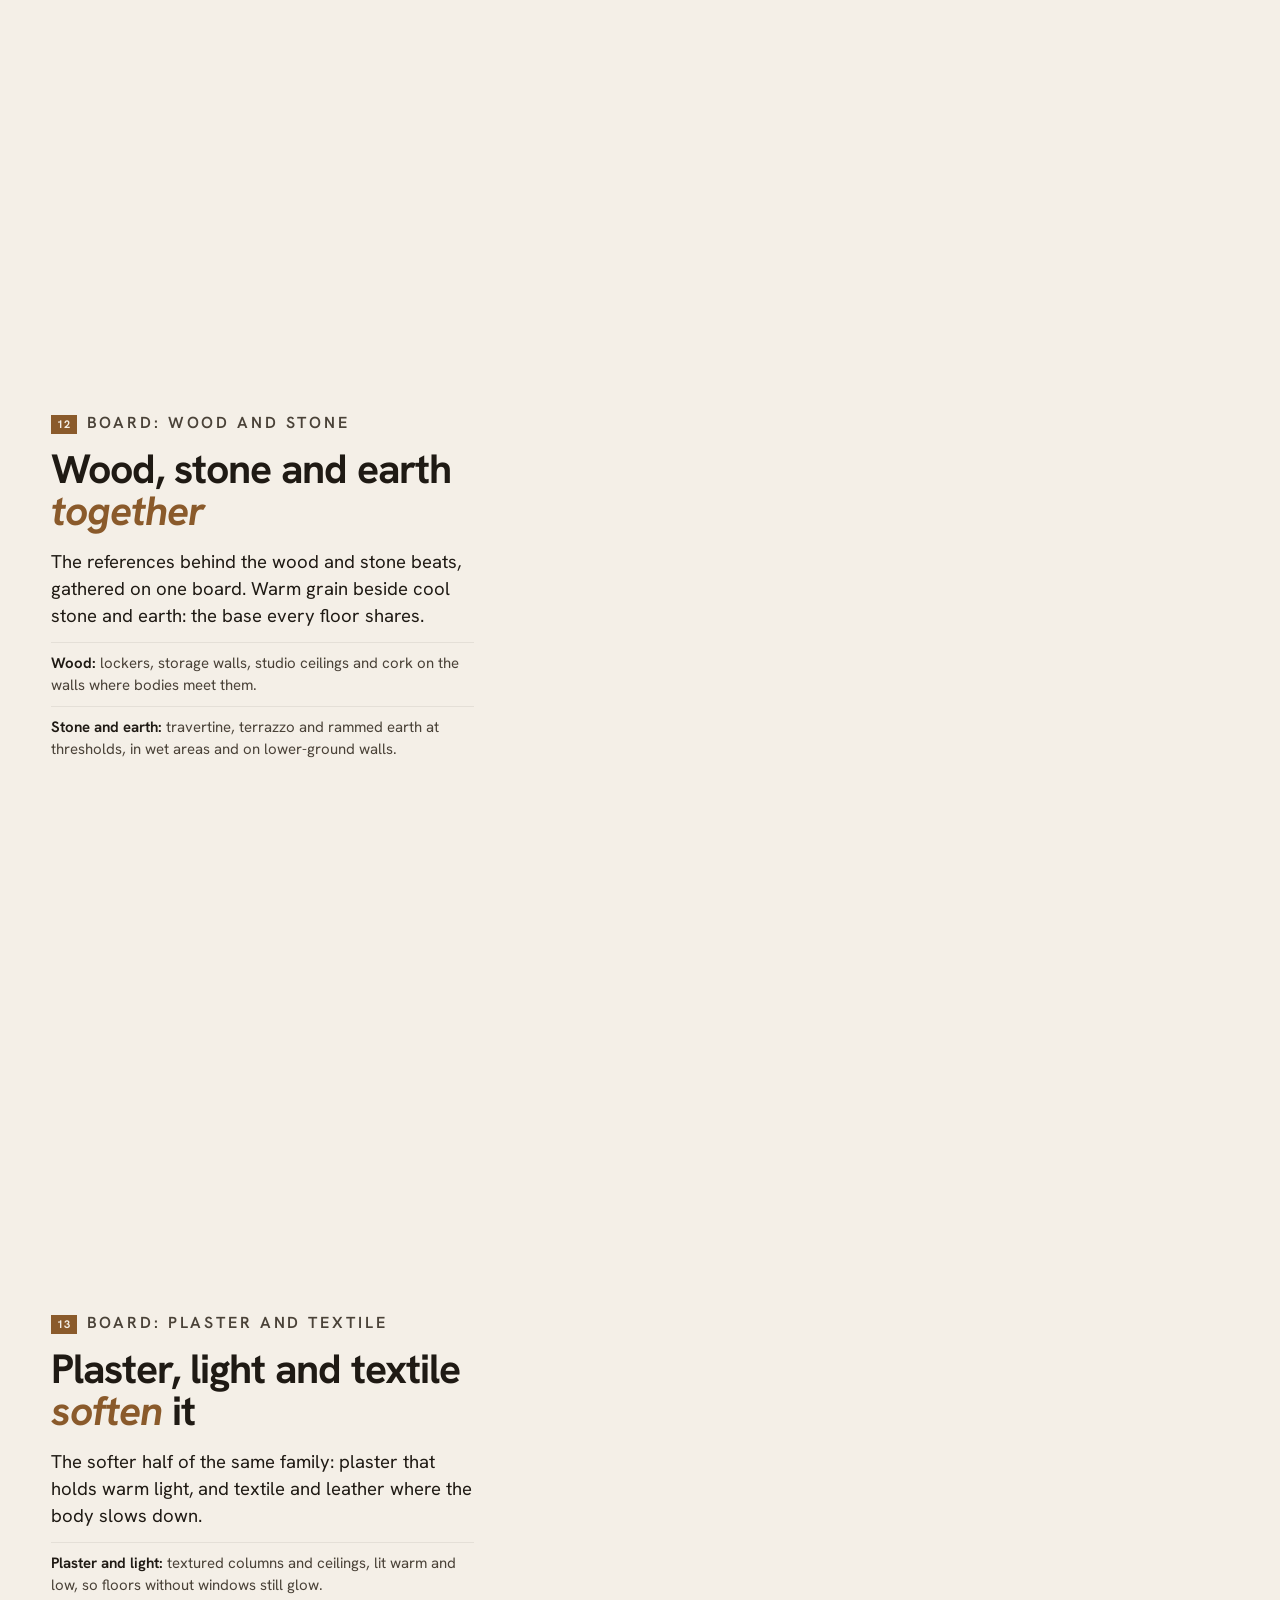
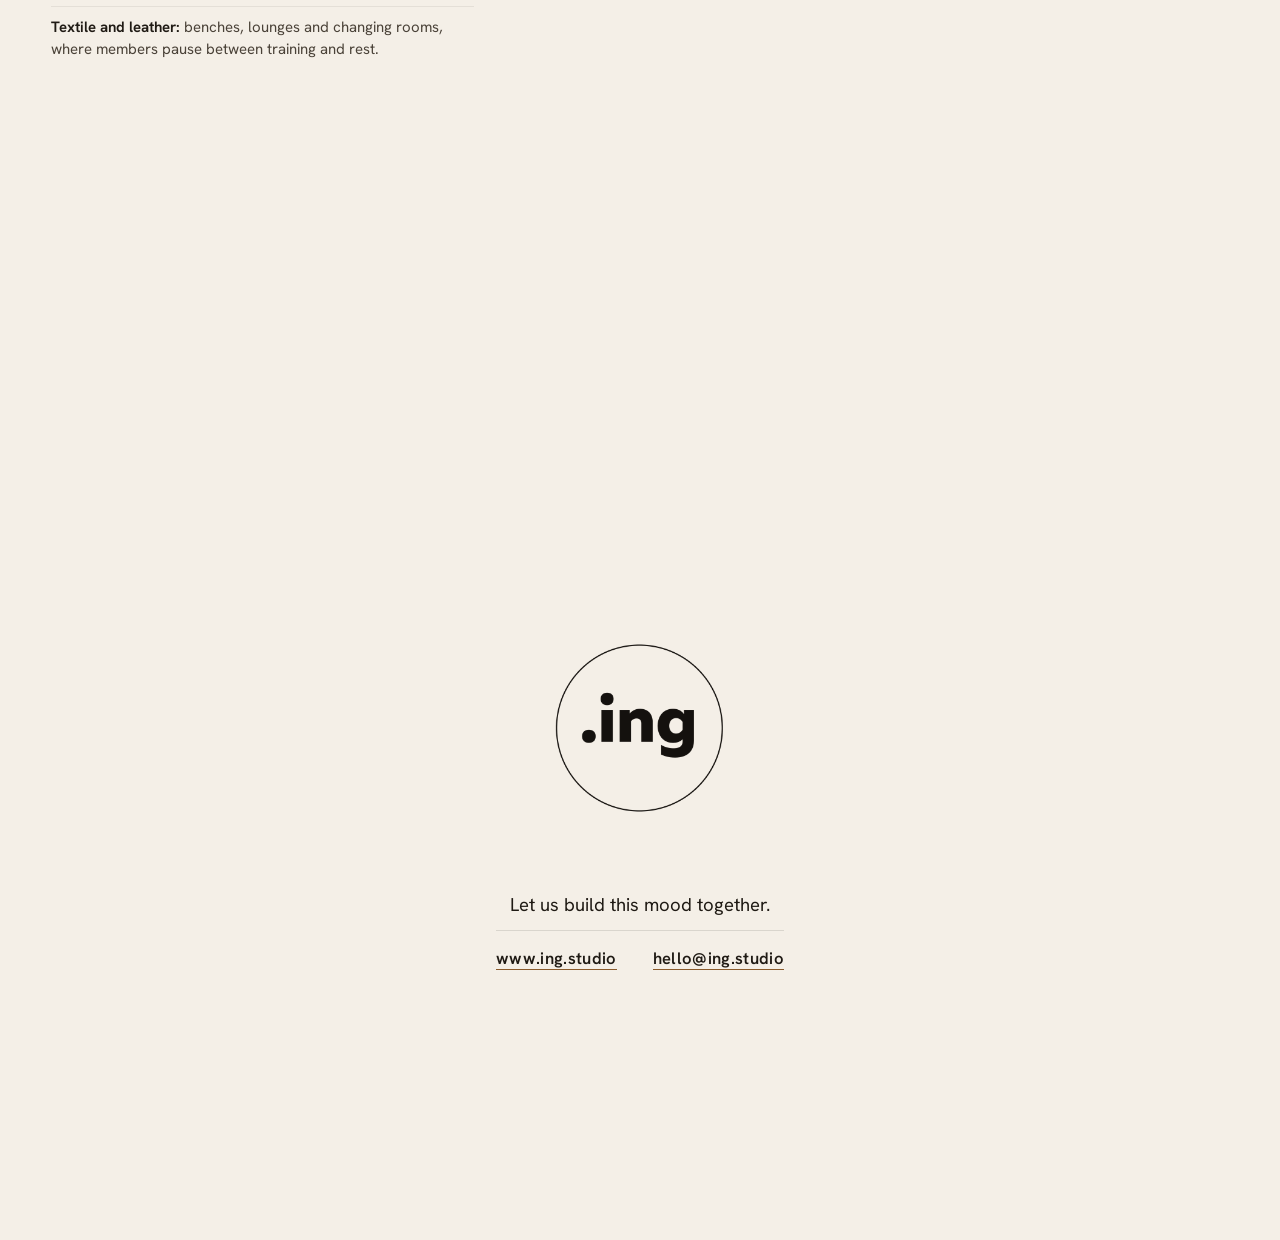
==== commit 369bd022: "Polish: self-hosted type, phone top bar, eyebrow and caption fixes - Hanken Grotesk (OFL) self-hoste" ====
--- a/deck/index.html
+++ b/deck/index.html
@@ -8,12 +8,17 @@
 <script>window.__DATA__ = /*__DATA__*/{"images":{"vision-01-cardio-gallery-oak-ceiling":{"id":"vision-01-cardio-gallery-oak-ceiling","chapter":"01-vision","title":"Cardio gallery","alt":"Long training gallery with a row of Technogym treadmills along floor-to-ceiling windows, oak slat ceiling and a dumbbell rack on a round rug","tags":["technogym","cardio","overview","oak"],"palette":["#9a7e64","#b1977f","#705540","#c8b29d","#ece3db"],"web_w":1174,"web_h":647,"orientation":"landscape","src":"../assets/web/01-vision/vision-01-cardio-gallery-oak-ceiling.webp"},"vision-02-strength-circuit-green-wall":{"id":"vision-02-strength-circuit-green-wall","chapter":"01-vision","title":"Strength circuit","alt":"Technogym strength machines in stone grey in front of a green plant wall and oak slat panels, treadmill and cross trainer by a sea-view window","tags":["technogym","strength","overview","planting"],"palette":["#977d66","#56442e","#b6a596","#d1c6bd","#ede9e4"],"web_w":1201,"web_h":644,"orientation":"landscape","src":"../assets/web/01-vision/vision-02-strength-circuit-green-wall.webp"},"vision-03-open-studio-kettlebell-bench":{"id":"vision-03-open-studio-kettlebell-bench","chapter":"01-vision","title":"Open studio","alt":"Bright studio with timber beams and slatted columns, kettlebells on a stone bench in front and a treadmill and bike by the window","tags":["technogym","functional","overview","oak"],"palette":["#a79789","#cec7c0","#6d5746","#4b3627","#8b7463"],"web_w":1187,"web_h":709,"orientation":"landscape","src":"../assets/web/01-vision/vision-03-open-studio-kettlebell-bench.webp"},"vision-04-treadmill-row-windows":{"id":"vision-04-treadmill-row-windows","chapter":"01-vision","title":"Treadmill row","alt":"Close perspective along a row of champagne-coloured Technogym treadmills and cross trainers facing tall windows","tags":["technogym","cardio","detail"],"palette":["#c0ac9a","#e8dfd5","#604836","#917965","#a88f79"],"web_w":736,"web_h":397,"orientation":"landscape","src":"../assets/web/01-vision/vision-04-treadmill-row-windows.webp"},"vision-05-treadmill-bike-sunlit":{"id":"vision-05-treadmill-bike-sunlit","chapter":"01-vision","title":"Treadmill and bike","alt":"Technogym treadmill and upright bike in a sunlit plaster room with a terrace and potted olive tree","tags":["technogym","cardio","residential"],"palette":["#9e8f7f","#bab0a5","#6b5842","#e4ded8","#d3cdc3"],"web_w":1200,"web_h":900,"orientation":"landscape","src":"../assets/web/01-vision/vision-05-treadmill-bike-sunlit.webp"},"vision-06-kettlebell-wall-detail":{"id":"vision-06-kettlebell-wall-detail","chapter":"01-vision","title":"Kettlebell wall","alt":"Detail of a light oak wall with steel and wood kettlebells and dumbbells hung on pegs","tags":["technogym","storage","detail","oak"],"palette":["#9b846c","#a8937b","#b4a088","#836c56","#beb19f"],"web_w":736,"web_h":1307,"orientation":"portrait","src":"../assets/web/01-vision/vision-06-kettlebell-wall-detail.webp"},"vision-07-dumbbell-rack-walnut":{"id":"vision-07-dumbbell-rack-walnut","chapter":"01-vision","title":"Dumbbell rack","alt":"Two-tier chrome dumbbell rack against a walnut wall panel","tags":["technogym","storage","detail","walnut"],"palette":["#765b4d","#403028","#9c7d6c","#ba9b89","#d4b5a5"],"web_w":401,"web_h":600,"orientation":"portrait","src":"../assets/web/01-vision/vision-07-dumbbell-rack-walnut.webp"},"plan-level-02":{"id":"plan-level-02","chapter":"02-floor-plan","title":"Level 2","alt":"Floor plan of level 2: cardio lines, strength machines and free-weight benches in a long floor with a rounded corner","tags":["plan","cardio","strength"],"palette":["#ffffff","#afb4b9","#e3e6e9","#f9fafa","#feffff"],"web_w":3200,"web_h":1384,"orientation":"landscape","src":"../assets/web/02-floor-plan/plan-level-02.webp"},"plan-level-03":{"id":"plan-level-03","chapter":"02-floor-plan","title":"Level 3","alt":"Floor plan of level 3: strength machines and plate-loaded stations along the facade with a central free-weight area","tags":["plan","strength"],"palette":["#ffffff","#b0b5b9","#eeeff0","#feffff","#fffffe"],"web_w":3200,"web_h":1252,"orientation":"landscape","src":"../assets/web/02-floor-plan/plan-level-03.webp"},"plan-level-04":{"id":"plan-level-04","chapter":"02-floor-plan","title":"Level 4","alt":"Floor plan of level 4: studio with a grid of stations, cardio row and a line of treadmills along the curved end","tags":["plan","studio","cardio"],"palette":["#ffffff","#ebedee","#afb3b7","#feffff","#fffffe"],"web_w":3200,"web_h":1252,"orientation":"landscape","src":"../assets/web/02-floor-plan/plan-level-04.webp"},"plan-level-05":{"id":"plan-level-05","chapter":"02-floor-plan","title":"Level 5","alt":"Floor plan of level 5: changing rooms and showers at both ends of an open floor","tags":["plan","changing"],"palette":["#ffffff","#dfe0e0","#aaabab","#f3f4f4","#feffff"],"web_w":3200,"web_h":1252,"orientation":"landscape","src":"../assets/web/02-floor-plan/plan-level-05.webp"},"plan-level-b1":{"id":"plan-level-b1","chapter":"02-floor-plan","title":"Level -1","alt":"Floor plan of level -1: group cycling room, functional zone with rig and a studio next to the stair core","tags":["plan","studio","lower-ground"],"palette":["#ffffff","#999b9e","#e3e4e6","#feffff","#fffffe"],"web_w":3200,"web_h":3848,"orientation":"landscape","src":"../assets/web/02-floor-plan/plan-level-b1.webp"},"plan-level-b2":{"id":"plan-level-b2","chapter":"02-floor-plan","title":"Level -2","alt":"Floor plan of level -2: changing cubicles, locker rows and shower blocks around the stair cores","tags":["plan","changing","lower-ground"],"palette":["#ffffff","#969798","#d1d3d3","#f1f2f2","#fffffe"],"web_w":3200,"web_h":3846,"orientation":"landscape","src":"../assets/web/02-floor-plan/plan-level-b2.webp"},"mood-01-cardio-track-timber-ceiling":{"id":"mood-01-cardio-track-timber-ceiling","chapter":"03-mood","title":"Cardio track","alt":"Long cardio floor with treadmills by the windows, a measured running track in terracotta and timber ceiling with angled light lines","tags":["training-floor","cardio","terracotta","timber"],"palette":["#ac9174","#cfc1b1","#5e3421","#855f44","#9b6f4e"],"web_w":736,"web_h":920,"orientation":"portrait","src":"../assets/web/03-mood/mood-01-cardio-track-timber-ceiling.webp"},"mood-02-strength-floor-skylight-beams":{"id":"mood-02-strength-floor-skylight-beams","chapter":"03-mood","title":"Strength floor","alt":"Strength floor with cable machines and benches under plaster beams, skylights and a red light line","tags":["training-floor","strength","skylight"],"palette":["#ab8060","#553a30","#dbc5b1","#c4a78e","#eee8e2"],"web_w":736,"web_h":925,"orientation":"portrait","src":"../assets/web/03-mood/mood-02-strength-floor-skylight-beams.webp"},"mood-03-cardio-hall-orange-glow":{"id":"mood-03-cardio-hall-orange-glow","chapter":"03-mood","title":"Cardio hall","alt":"Dark concrete cardio hall under a long skylight with an orange-lit wall and black treadmills","tags":["training-floor","cardio","concrete","orange"],"palette":["#282120","#7c706d","#5c3d37","#9d9b99","#ecebea"],"web_w":736,"web_h":736,"orientation":"square","src":"../assets/web/03-mood/mood-03-cardio-hall-orange-glow.webp"},"mood-04-boutique-strength-studio":{"id":"mood-04-boutique-strength-studio","chapter":"03-mood","title":"Boutique strength studio","alt":"Boutique strength studio with oak floor, rubber mat zone, rack, bench and boxing bags in front of treadmills","tags":["training-floor","strength","oak"],"palette":["#b0a59b","#41372f","#8d7d6e","#c1bab4","#e2deda"],"web_w":1200,"web_h":1500,"orientation":"portrait","src":"../assets/web/03-mood/mood-04-boutique-strength-studio.webp"},"mood-05-heritage-arched-studio":{"id":"mood-05-heritage-arched-studio","chapter":"03-mood","title":"Heritage studio","alt":"Classic room with arched windows and coffered ceiling fitted with timber racks, wall bars, bench and woven rug","tags":["training-floor","strength","heritage","timber"],"palette":["#978a79","#aca395","#70614f","#c1bbb2","#e0dfdc"],"web_w":736,"web_h":1308,"orientation":"portrait","src":"../assets/web/03-mood/mood-05-heritage-arched-studio.webp"},"mood-06-warm-boxing-weights-room":{"id":"mood-06-warm-boxing-weights-room","chapter":"03-mood","title":"Warm weights room","alt":"Warmly lit room with brass dumbbell rack, leather boxing bag, wall bars and a bench on a speckled floor","tags":["training-floor","strength","boxing","brass"],"palette":["#866346","#6a4b37","#3d261a","#a4815e","#caaf8c"],"web_w":540,"web_h":720,"orientation":"portrait","src":"../assets/web/03-mood/mood-06-warm-boxing-weights-room.webp"},"mood-07-orange-dumbbell-room":{"id":"mood-07-orange-dumbbell-room","chapter":"03-mood","title":"Orange room","alt":"Monochrome orange room with folded panels, cork ceiling and a single black dumbbell rack","tags":["training-floor","colour","orange"],"palette":["#d1632b","#b84326","#852b1f","#de7333","#f0893a"],"web_w":236,"web_h":325,"orientation":"portrait","src":"../assets/web/03-mood/mood-07-orange-dumbbell-room.webp"},"mood-08-kettlebell-wall-oak":{"id":"mood-08-kettlebell-wall-oak","chapter":"03-mood","title":"Kettlebell wall","alt":"Functional room with a dark oak wall of hanging kettlebells and wall bars, yoga mats on a light oak floor","tags":["functional","storage","oak"],"palette":["#b8a48d","#977c62","#5a4330","#fbfaf8","#dcd3c8"],"web_w":736,"web_h":916,"orientation":"portrait","src":"../assets/web/03-mood/mood-08-kettlebell-wall-oak.webp"},"mood-09-functional-room-boxing-stand":{"id":"mood-09-functional-room-boxing-stand","chapter":"03-mood","title":"Functional room","alt":"Stone-floored functional room with a freestanding boxing bag, timber rig, kettlebells and wood panelled walls","tags":["functional","boxing","stone","walnut"],"palette":["#6f5645","#432f25","#988472","#c8baae","#e3d8d0"],"web_w":735,"web_h":525,"orientation":"landscape","src":"../assets/web/03-mood/mood-09-functional-room-boxing-stand.webp"},"mood-10-functional-wall-rail-system":{"id":"mood-10-functional-wall-rail-system","chapter":"03-mood","title":"Rail storage wall","alt":"Grey functional studio with a steel rail wall holding kettlebells, balls and a leather boxing bag","tags":["functional","storage","grey"],"palette":["#675a53","#b6b5b7","#3b312b","#988e88","#dbdbdc"],"web_w":736,"web_h":903,"orientation":"portrait","src":"../assets/web/03-mood/mood-10-functional-wall-rail-system.webp"},"mood-11-weights-shelf-brass-legs":{"id":"mood-11-weights-shelf-brass-legs","chapter":"03-mood","title":"Weights shelf","alt":"Pale panelled studio with a dark shelf of wooden dumbbells and medicine balls on brass legs, foam roller and mat","tags":["functional","storage","brass"],"palette":["#3b2b21","#d6c7b7","#e1d4c5","#9b8572","#e7dbce"],"web_w":736,"web_h":920,"orientation":"portrait","src":"../assets/web/03-mood/mood-11-weights-shelf-brass-legs.webp"},"mood-12-lit-equipment-shelving":{"id":"mood-12-lit-equipment-shelving","chapter":"03-mood","title":"Lit shelving","alt":"Backlit timber shelving holding balls, kettlebells and bands under a terracotta slatted ceiling","tags":["functional","storage","timber","lighting"],"palette":["#400f04","#997553","#51362c","#b8a491","#e7c58f"],"web_w":1000,"web_h":1500,"orientation":"portrait","src":"../assets/web/03-mood/mood-12-lit-equipment-shelving.webp"},"mood-13-medicine-ball-niches-concrete":{"id":"mood-13-medicine-ball-niches-concrete","chapter":"03-mood","title":"Ball niches","alt":"Round niches cut into a polished concrete wall, each holding a black medicine ball","tags":["functional","storage","concrete","detail"],"palette":["#8b8d87","#a7a8a6","#3e3e37","#bebfbf","#d9d9da"],"web_w":736,"web_h":1308,"orientation":"portrait","src":"../assets/web/03-mood/mood-13-medicine-ball-niches-concrete.webp"},"mood-14-barbell-plates-plinth":{"id":"mood-14-barbell-plates-plinth","chapter":"03-mood","title":"Barbell corner","alt":"Curl bar and walnut weight plates on a timber plinth in a plaster corner","tags":["functional","detail","walnut"],"palette":["#957c64","#533326","#a8947f","#b5afaa","#c3c6ce"],"web_w":736,"web_h":932,"orientation":"portrait","src":"../assets/web/03-mood/mood-14-barbell-plates-plinth.webp"},"mood-15-reformer-stone-wall-mirror":{"id":"mood-15-reformer-stone-wall-mirror","chapter":"03-mood","title":"Reformer studio","alt":"Woman training on a pilates reformer in front of a mirror and a rough stone wall, garden through the window","tags":["studio","pilates","stone"],"palette":["#887869","#b2ac9c","#523d31","#6a594d","#7a6352"],"web_w":736,"web_h":1104,"orientation":"portrait","src":"../assets/web/03-mood/mood-15-reformer-stone-wall-mirror.webp"},"mood-16-pilates-studio-copper-grid":{"id":"mood-16-pilates-studio-copper-grid","chapter":"03-mood","title":"Pilates grid","alt":"Pilates studio seen through a copper grid screen with pale balls, reformers and a circular light","tags":["studio","pilates","copper"],"palette":["#6a3f29","#825e45","#432617","#9d775c","#c09f85"],"web_w":736,"web_h":1104,"orientation":"portrait","src":"../assets/web/03-mood/mood-16-pilates-studio-copper-grid.webp"},"mood-17-amber-reformer-studio":{"id":"mood-17-amber-reformer-studio","chapter":"03-mood","title":"Amber studio","alt":"Reformer studio glowing amber from a backlit shelf wall of mats, blocks and kettlebells","tags":["studio","pilates","lighting","amber"],"palette":["#b2521a","#bf7a35","#833915","#e7b560","#fde582"],"web_w":736,"web_h":920,"orientation":"portrait","src":"../assets/web/03-mood/mood-17-amber-reformer-studio.webp"},"mood-18-steel-dumbbell-cabinet":{"id":"mood-18-steel-dumbbell-cabinet","chapter":"03-mood","title":"Steel and oak cabinet","alt":"Rounded oak cabinet holding dumbbells, roller and ball against brushed steel wall panels","tags":["detail","storage","steel","oak"],"palette":["#7f6d5f","#a99e8f","#392f2a","#c0bcb1","#d1d4cf"],"web_w":736,"web_h":920,"orientation":"portrait","src":"../assets/web/03-mood/mood-18-steel-dumbbell-cabinet.webp"},"mood-19-leather-weights-tray":{"id":"mood-19-leather-weights-tray","chapter":"03-mood","title":"Leather weights tray","alt":"Walnut and leather tray with chrome dumbbells, kettlebells, gloves and towel on travertine","tags":["detail","storage","leather","travertine"],"palette":["#978168","#ad997f","#5f4630","#cac2b3","#ddddd7"],"web_w":736,"web_h":1308,"orientation":"portrait","src":"../assets/web/03-mood/mood-19-leather-weights-tray.webp"},"mood-20-wood-lockers-long-bench":{"id":"mood-20-wood-lockers-long-bench","chapter":"03-mood","title":"Timber locker hall","alt":"Changing room with tall timber lockers with ring pulls and a long upholstered bench","tags":["changing","lockers","timber"],"palette":["#392417","#a8886d","#71533c","#c0a58b","#d8cabb"],"web_w":736,"web_h":1104,"orientation":"portrait","src":"../assets/web/03-mood/mood-20-wood-lockers-long-bench.webp"},"mood-21-oak-lockers-vanity-lounge":{"id":"mood-21-oak-lockers-vanity-lounge","chapter":"03-mood","title":"Oak locker lounge","alt":"Soft oak changing lounge with pale lockers, glowing ottoman, vanity desk and shelving of towels","tags":["changing","lockers","oak","lighting"],"palette":["#86674d","#a38f7e","#6f4929","#573217","#794e2b"],"web_w":735,"web_h":1029,"orientation":"portrait","src":"../assets/web/03-mood/mood-21-oak-lockers-vanity-lounge.webp"},"mood-22-oak-locker-hall-cove-light":{"id":"mood-22-oak-locker-hall-cove-light","chapter":"03-mood","title":"Cove-lit locker hall","alt":"Oak locker islands with benches under a cove-lit plaster ceiling","tags":["changing","lockers","oak","lighting"],"palette":["#dfd1bf","#7a573b","#846143","#b09574","#61422c"],"web_w":735,"web_h":490,"orientation":"landscape","src":"../assets/web/03-mood/mood-22-oak-locker-hall-cove-light.webp"},"mood-23-oak-lockers-round-pouf":{"id":"mood-23-oak-lockers-round-pouf","chapter":"03-mood","title":"Locker room pouf","alt":"Light oak lockers around a white round pouf with rolled towels","tags":["changing","lockers","oak"],"palette":["#b5947a","#d5c3b8","#9e744c","#c7b0a1","#e2d4cd"],"web_w":768,"web_h":1025,"orientation":"portrait","src":"../assets/web/03-mood/mood-23-oak-lockers-round-pouf.webp"},"mood-24-pale-locker-corridor":{"id":"mood-24-pale-locker-corridor","chapter":"03-mood","title":"Pale locker corridor","alt":"Narrow corridor of pale laminate lockers with a rust ceiling and light stone floor","tags":["changing","lockers","pale"],"palette":["#dfcdbe","#baa798","#6a4336","#f2e9e4","#ebdfd5"],"web_w":735,"web_h":1103,"orientation":"portrait","src":"../assets/web/03-mood/mood-24-pale-locker-corridor.webp"},"mood-25-bronze-locker-alcoves":{"id":"mood-25-bronze-locker-alcoves","chapter":"03-mood","title":"Bronze lockers","alt":"Bronze-toned lockers set in white alcoves with timber soffits and an oak floor","tags":["changing","lockers","bronze"],"palette":["#684128","#bfb09f","#997a63","#c6b8a8","#cbc3b8"],"web_w":1080,"web_h":1350,"orientation":"portrait","src":"../assets/web/03-mood/mood-25-bronze-locker-alcoves.webp"},"mood-26-terracotta-locker-lounge":{"id":"mood-26-terracotta-locker-lounge","chapter":"03-mood","title":"Terracotta locker lounge","alt":"Locker lounge with leather benches and towels under a terracotta lit ceiling, numbered locker range signage","tags":["changing","lockers","terracotta"],"palette":["#9b7957","#542c1e","#88573d","#ccc2b5","#ab9883"],"web_w":736,"web_h":920,"orientation":"portrait","src":"../assets/web/03-mood/mood-26-terracotta-locker-lounge.webp"},"mood-27-dark-locker-room-red-glow":{"id":"mood-27-dark-locker-room-red-glow","chapter":"03-mood","title":"Dark locker room","alt":"Dark locker room with an upholstered navy bench and red light line under an exposed ceiling","tags":["changing","lockers","dark","red"],"palette":["#0b0911","#361e21","#4f3934","#78574d","#ae8d7e"],"web_w":736,"web_h":920,"orientation":"portrait","src":"../assets/web/03-mood/mood-27-dark-locker-room-red-glow.webp"},"mood-28-dark-locker-room-symmetry":{"id":"mood-28-dark-locker-room-symmetry","chapter":"03-mood","title":"Locker room symmetry","alt":"Symmetrical dark locker room with a central bench and a red glowing ceiling edge","tags":["changing","lockers","dark","red"],"palette":["#3e2625","#140b10","#5b423a","#7f5e52","#aa8d7d"],"web_w":735,"web_h":490,"orientation":"landscape","src":"../assets/web/03-mood/mood-28-dark-locker-room-symmetry.webp"},"mood-29-red-white-locker-lounge":{"id":"mood-29-red-white-locker-lounge","chapter":"03-mood","title":"Red and white lockers","alt":"White tiled changing area with timber lockers and red upholstered stools and niches","tags":["changing","lockers","red","tile"],"palette":["#b5a297","#9e7b69","#833230","#c6b7b1","#d7d2d0"],"web_w":236,"web_h":165,"orientation":"landscape","src":"../assets/web/03-mood/mood-29-red-white-locker-lounge.webp"},"mood-30-red-grey-vanity-corridor":{"id":"mood-30-red-grey-vanity-corridor","chapter":"03-mood","title":"Vanity corridor","alt":"Grey corridor with a rust red reception counter, vanity with hairdryers and orange stools","tags":["changing","vanity","red","grey"],"palette":["#120908","#6b5956","#402823","#887b7a","#b6b0af"],"web_w":735,"web_h":565,"orientation":"landscape","src":"../assets/web/03-mood/mood-30-red-grey-vanity-corridor.webp"},"mood-31-red-black-washbasins":{"id":"mood-31-red-black-washbasins","chapter":"03-mood","title":"Red washbasins","alt":"Black mirrored wall above a red washbasin counter with a red light strip and grey tiles","tags":["changing","washroom","red","black"],"palette":["#211716","#491b1c","#6b5553","#aba3a0","#d7d3d2"],"web_w":736,"web_h":1040,"orientation":"portrait","src":"../assets/web/03-mood/mood-31-red-black-washbasins.webp"},"mood-32-red-shower-cubicles":{"id":"mood-32-red-shower-cubicles","chapter":"03-mood","title":"Red showers","alt":"Row of shower cubicles fully tiled in glossy red with steel dividers","tags":["changing","showers","red"],"palette":["#a7776c","#6f1913","#bbb2ad","#ad3b32","#961c15"],"web_w":735,"web_h":490,"orientation":"landscape","src":"../assets/web/03-mood/mood-32-red-shower-cubicles.webp"},"mood-33-green-vanity-corridor":{"id":"mood-33-green-vanity-corridor","chapter":"03-mood","title":"Green vanity corridor","alt":"Changing corridor with dark timber panels, green carpet and tiles, a row of basins with globe lights and a bench","tags":["changing","vanity","green","timber"],"palette":["#241d17","#7a766e","#514438","#968a7f","#bfada2"],"web_w":736,"web_h":981,"orientation":"portrait","src":"../assets/web/03-mood/mood-33-green-vanity-corridor.webp"},"mood-34-green-niches-round-mirror":{"id":"mood-34-green-niches-round-mirror","chapter":"03-mood","title":"Round mirror lounge","alt":"Timber lounge with green-lit niches, leather benches and a large backlit round mirror","tags":["changing","vanity","green","leather"],"palette":["#79664a","#c0ad8e","#362012","#423322","#5c3f28"],"web_w":600,"web_h":750,"orientation":"portrait","src":"../assets/web/03-mood/mood-34-green-niches-round-mirror.webp"},"mood-35-plaster-lounge-tiled-column":{"id":"mood-35-plaster-lounge-tiled-column","chapter":"03-mood","title":"Plaster lounge","alt":"Curved plaster lounge with a sunken seat, tiled column, round table and carved stone floor","tags":["wellness","lounge","plaster"],"palette":["#694b2b","#a37e57","#c6a580","#d7bda0","#e4d3bf"],"web_w":736,"web_h":1104,"orientation":"portrait","src":"../assets/web/03-mood/mood-35-plaster-lounge-tiled-column.webp"},"mood-36-spa-pool-oculus-steam":{"id":"mood-36-spa-pool-oculus-steam","chapter":"03-mood","title":"Spa pool","alt":"Figure in a white robe beside a steaming pool under a circular skylight and rough stone wall","tags":["wellness","spa","stone"],"palette":["#584c3e","#867563","#2f241a","#ebdbcd","#c2b09d"],"web_w":736,"web_h":920,"orientation":"portrait","src":"../assets/web/03-mood/mood-36-spa-pool-oculus-steam.webp"},"mood-37-orange-gradient-lounge":{"id":"mood-37-orange-gradient-lounge","chapter":"03-mood","title":"Gradient lounge","alt":"Lounge seating and steel side tables in front of frosted glass washed with an orange gradient light","tags":["wellness","lounge","orange","lighting"],"palette":["#825440","#c55b46","#b27662","#ad8c7f","#d6ba9b"],"web_w":928,"web_h":1160,"orientation":"portrait","src":"../assets/web/03-mood/mood-37-orange-gradient-lounge.webp"},"mood-38-rammed-earth-display-ledge":{"id":"mood-38-rammed-earth-display-ledge","chapter":"03-mood","title":"Rammed earth ledge","alt":"Long rammed earth wall with a ledge displaying kettles under a light ceiling","tags":["reception","display","rammed-earth"],"palette":["#a37a53","#745238","#b19c85","#ffffff","#fcfbf7"],"web_w":736,"web_h":736,"orientation":"square","src":"../assets/web/03-mood/mood-38-rammed-earth-display-ledge.webp"},"mood-39-rammed-earth-display-niches":{"id":"mood-39-rammed-earth-display-niches","chapter":"03-mood","title":"Earth niches","alt":"Curved rammed earth wall with steel-lined display niches lit from inside","tags":["reception","display","rammed-earth"],"palette":["#925e3d","#674735","#b47e55","#cb9361","#d49f6e"],"web_w":720,"web_h":900,"orientation":"portrait","src":"../assets/web/03-mood/mood-39-rammed-earth-display-niches.webp"},"mood-40-rammed-earth-bench-alcove":{"id":"mood-40-rammed-earth-bench-alcove","chapter":"03-mood","title":"Earth alcove","alt":"Layered pink and ochre rammed earth wall with a deep alcove and timber bench","tags":["reception","rammed-earth","bench"],"palette":["#b0836f","#24110c","#d2ac94","#3c241c","#624133"],"web_w":1200,"web_h":1500,"orientation":"portrait","src":"../assets/web/03-mood/mood-40-rammed-earth-bench-alcove.webp"},"mood-41-sphere-bench-sneaker-display":{"id":"mood-41-sphere-bench-sneaker-display","chapter":"03-mood","title":"Sphere bench","alt":"Sculptural bench made of pale spheres displaying a pair of white sneakers","tags":["reception","display","sculptural"],"palette":["#a19271","#baac90","#7b6f52","#d3c9b2","#eae5d7"],"web_w":736,"web_h":1104,"orientation":"portrait","src":"../assets/web/03-mood/mood-41-sphere-bench-sneaker-display.webp"},"mood-42-beige-material-board":{"id":"mood-42-beige-material-board","chapter":"03-mood","title":"Beige material board","alt":"Flat-lay material board of beige stone, fluted panel, boucle, oak chevron and linen samples","tags":["materials","board","beige"],"palette":["#8a7059","#cabbab","#a7927f","#d4c7bb","#dbd1c9"],"web_w":735,"web_h":919,"orientation":"portrait","src":"../assets/web/03-mood/mood-42-beige-material-board.webp"},"mood-43-linen-walnut-leather-samples":{"id":"mood-43-linen-walnut-leather-samples","chapter":"03-mood","title":"Linen, walnut, leather","alt":"Close-up of linen fabric, walnut strip, tan leather and travertine samples with a brass joint","tags":["materials","board","walnut","leather"],"palette":["#896a50","#5b422d","#c8baa8","#af987e","#d6c9b9"],"web_w":736,"web_h":1324,"orientation":"portrait","src":"../assets/web/03-mood/mood-43-linen-walnut-leather-samples.webp"},"mood-44-travertine-oak-joint":{"id":"mood-44-travertine-oak-joint","chapter":"03-mood","title":"Travertine and wood","alt":"Travertine block meeting an oak top with a brass inlay in raking sunlight","tags":["materials","travertine","oak","detail"],"palette":["#beb2a6","#7d664e","#a2907c","#dcd0c1","#efefea"],"web_w":736,"web_h":1308,"orientation":"portrait","src":"../assets/web/03-mood/mood-44-travertine-oak-joint.webp"},"mood-45-travertine-carved-logo":{"id":"mood-45-travertine-carved-logo","chapter":"03-mood","title":"Carved travertine","alt":"Vein-cut travertine wall with a logo carved into the stone","tags":["materials","travertine","signage"],"palette":["#c0b3a7","#cbc1b5","#a99c8f","#d3c9be","#d9d1c7"],"web_w":1067,"web_h":1600,"orientation":"portrait","src":"../assets/web/03-mood/mood-45-travertine-carved-logo.webp"},"mood-46-textured-plaster-column":{"id":"mood-46-textured-plaster-column","chapter":"03-mood","title":"Textured plaster","alt":"Close-up of a column with deep horizontal combed plaster texture in sand tones","tags":["materials","plaster","texture"],"palette":["#533323","#b18d6e","#c6a586","#75533d","#d6b99d"],"web_w":1067,"web_h":1600,"orientation":"portrait","src":"../assets/web/03-mood/mood-46-textured-plaster-column.webp"},"mood-47-plaster-column-glow-base":{"id":"mood-47-plaster-column-glow-base","chapter":"03-mood","title":"Glowing column base","alt":"Rounded plaster column with a warm light strip at its base on a travertine floor","tags":["materials","plaster","lighting"],"palette":["#705a3e","#685336","#5f4b2f","#806747","#b09674"],"web_w":564,"web_h":752,"orientation":"portrait","src":"../assets/web/03-mood/mood-47-plaster-column-glow-base.webp"},"mood-48-pale-figured-veneer":{"id":"mood-48-pale-figured-veneer","chapter":"03-mood","title":"Pale figured veneer","alt":"Pale wood veneer with wavy figured grain","tags":["materials","veneer","texture"],"palette":["#b8a187","#bea98f","#ae957b","#c1ae93","#c5b398"],"web_w":736,"web_h":981,"orientation":"portrait","src":"../assets/web/03-mood/mood-48-pale-figured-veneer.webp"},"mood-49-white-burl-veneer":{"id":"mood-49-white-burl-veneer","chapter":"03-mood","title":"Cork veneer","alt":"Close-up of pale cork veneer with a dense, swirling natural pattern","tags":["materials","veneer","cork","texture"],"palette":["#ddd7cc","#e3ddd3","#d7d1c4","#dad3c8","#d0c8bb"],"web_w":736,"web_h":1031,"orientation":"portrait","src":"../assets/web/03-mood/mood-49-white-burl-veneer.webp"},"mood-50-amber-burl-veneer":{"id":"mood-50-amber-burl-veneer","chapter":"03-mood","title":"Amber burl veneer","alt":"Honey-coloured burl veneer with clustered dark eyes","tags":["materials","veneer","texture"],"palette":["#c8a079","#cea984","#b68961","#d3b08b","#d9b894"],"web_w":720,"web_h":1200,"orientation":"portrait","src":"../assets/web/03-mood/mood-50-amber-burl-veneer.webp"},"mood-51-marbled-zebra-veneer":{"id":"mood-51-marbled-zebra-veneer","chapter":"03-mood","title":"Marbled veneer","alt":"Strongly contrasting marbled veneer in cream and charcoal swirls","tags":["materials","veneer","texture"],"palette":["#a1927b","#ac9d85","#7c7261","#b8a88f","#cdba9d"],"web_w":720,"web_h":1200,"orientation":"portrait","src":"../assets/web/03-mood/mood-51-marbled-zebra-veneer.webp"},"mood-52-tennis-ball-wall":{"id":"mood-52-tennis-ball-wall","chapter":"03-mood","title":"Tennis ball wall","alt":"Wall surface covered in rows of yellow-green tennis balls beside a perforated panel","tags":["details","sculptural","colour"],"palette":["#433e15","#716b29","#898443","#9e9753","#d5c97f"],"web_w":736,"web_h":981,"orientation":"portrait","src":"../assets/web/03-mood/mood-52-tennis-ball-wall.webp"},"mood-53-orange-cable-tray-lights":{"id":"mood-53-orange-cable-tray-lights","chapter":"03-mood","title":"Orange cable trays","alt":"Orange perforated cable trays carrying orange spotlights under a grey ceiling","tags":["details","lighting","orange"],"palette":["#a3a09f","#a5a3a3","#999694","#ad6e58","#aba9aa"],"web_w":736,"web_h":1104,"orientation":"portrait","src":"../assets/web/03-mood/mood-53-orange-cable-tray-lights.webp"},"mood-54-led-colour-panel":{"id":"mood-54-led-colour-panel","chapter":"03-mood","title":"LED colour panel","alt":"Wall-mounted LED light panel glowing in blurred red, blue and green","tags":["details","lighting","colour"],"palette":["#453237","#292829","#52434b","#8ca3a8","#707987"],"web_w":650,"web_h":927,"orientation":"portrait","src":"../assets/web/03-mood/mood-54-led-colour-panel.webp"},"mood-55-led-screen-walls-360-degree":{"id":"mood-55-led-screen-walls-360-degree","chapter":"03-mood","title":"LED screen room","alt":"Figure standing in a room of floor-to-ceiling screen walls showing flying birds, reflected in a glossy floor","tags":["details","lighting","immersive"],"palette":["#8a836b","#ada68c","#484439","#cbc2a9","#e7dac3"],"web_w":736,"web_h":971,"orientation":"portrait","src":"../assets/web/03-mood/mood-55-led-screen-walls-360-degree.webp"},"mood-56-orange-cable-tray-lights":{"id":"mood-56-orange-cable-tray-lights","chapter":"03-mood","title":"Orange glass studio","alt":"Studio behind orange-tinted glass walls with a functional rig and reformer, weight racks in front, pale timber floor and an exposed ceiling with orange pipes","tags":["functional","studio","orange","glass"],"palette":["#c4b2a3","#b28368","#3d271e","#695346","#995d44"],"web_w":1200,"web_h":1200,"orientation":"square","src":"../assets/web/03-mood/mood-56-orange-cable-tray-lights.webp"},"mood-57-terrazzo":{"id":"mood-57-terrazzo","chapter":"03-mood","title":"Terrazzo","alt":"Close-up of beige terrazzo with large stone chips in warm grey and sand tones","tags":["materials","terrazzo","stone","texture"],"palette":["#c6b4a0","#cdbca9","#b4a089","#d0c0ae","#d4c5b4"],"web_w":736,"web_h":1442,"orientation":"portrait","src":"../assets/web/03-mood/mood-57-terrazzo.webp"},"mood-58-travertine":{"id":"mood-58-travertine","chapter":"03-mood","title":"Travertine","alt":"Close-up of pale cream travertine with long vertical veins and small natural pores","tags":["materials","travertine","stone","texture"],"palette":["#dbcebd","#ded3c3","#e1d7c7","#d5c7b5","#e4dcce"],"web_w":800,"web_h":1600,"orientation":"portrait","src":"../assets/web/03-mood/mood-58-travertine.webp"},"mood-59-yellow-perforated-steel-staircase":{"id":"mood-59-yellow-perforated-steel-staircase","chapter":"03-mood","title":"Yellow steel staircase","alt":"Staircase and tall wall clad in bright yellow perforated steel with a large tree image and round openings","tags":["accent","staircase","yellow","steel"],"palette":["#8c7c49","#a1904f","#49463d","#b7a865","#cfc27b"],"web_w":1067,"web_h":1600,"orientation":"portrait","src":"../assets/web/03-mood/mood-59-yellow-perforated-steel-staircase.webp"},"mood-60-led-screen-walls-yoga-room":{"id":"mood-60-led-screen-walls-yoga-room","chapter":"03-mood","title":"LED forest yoga room","alt":"Yoga class stretching on mats in a room whose walls are projected with a green forest","tags":["accent","led","studio","immersive"],"palette":["#b6c5c1","#71837c","#1e1b1a","#303532","#464f48"],"web_w":736,"web_h":552,"orientation":"landscape","src":"../assets/web/03-mood/mood-60-led-screen-walls-yoga-room.webp"},"mood-61-christiano-ronaldo-blured-poster":{"id":"mood-61-christiano-ronaldo-blured-poster","chapter":"03-mood","title":"Blurred athlete poster","alt":"Poster of an athlete in profile, the body dissolving into an orange and blue blur","tags":["accent","poster","colour"],"palette":["#d0d8e5","#644965","#c6b9cf","#e0e4ec","#e0dee7"],"web_w":736,"web_h":981,"orientation":"portrait","src":"../assets/web/03-mood/mood-61-christiano-ronaldo-blured-poster.webp"},"mood-62-render-free-weights-hall":{"id":"mood-62-render-free-weights-hall","chapter":"03-mood","title":"Free-weights hall","alt":"Free-weights hall with bench racks either side of a central aisle, dumbbell racks behind, a terrazzo floor and exposed ducts under the concrete ceiling","tags":["render","training-floor","terrazzo"],"palette":["#82766e","#b8b2aa","#413631","#5d5049","#6c6058"],"web_w":1600,"web_h":914,"orientation":"landscape","src":"../assets/web/03-mood/mood-62-render-free-weights-hall.webp"},"mood-63-render-bench-aisle":{"id":"mood-63-render-bench-aisle","chapter":"03-mood","title":"Bench aisle","alt":"View along the training floor between two pairs of bench racks, clad columns and suspended ceiling panels, a lit wall panel on the right","tags":["render","training-floor","terrazzo"],"palette":["#675b53","#80756e","#4b4039","#948a83","#bab8b6"],"web_w":1600,"web_h":914,"orientation":"landscape","src":"../assets/web/03-mood/mood-63-render-bench-aisle.webp"},"mood-64-render-plate-loaded-zone":{"id":"mood-64-render-plate-loaded-zone","chapter":"03-mood","title":"Plate-loaded zone","alt":"Plate-loaded strength machines in front of a metal-clad wall, plate storage in the foreground and a clad column on the left","tags":["render","strength","storage"],"palette":["#7e7268","#9f978f","#3b332e","#5d534d","#6d5e53"],"web_w":1600,"web_h":914,"orientation":"landscape","src":"../assets/web/03-mood/mood-64-render-plate-loaded-zone.webp"},"mood-65-render-machine-floor-terrazzo":{"id":"mood-65-render-machine-floor-terrazzo","chapter":"03-mood","title":"Machine floor","alt":"Strength machines among concrete columns and beams on a dark terrazzo floor, exposed ducts and grilles overhead","tags":["render","strength","terrazzo"],"palette":["#4c4643","#2f2927","#67605a","#807a75","#a1a09e"],"web_w":1600,"web_h":914,"orientation":"landscape","src":"../assets/web/03-mood/mood-65-render-machine-floor-terrazzo.webp"},"mood-66-render-columns-ceilings":{"id":"mood-66-render-columns-ceilings","chapter":"03-mood","title":"Columns and ceilings","alt":"Leg press and bench racks under concrete beams, clad columns and pale ceiling panels, a lit wall panel at the back of the room","tags":["render","strength","lighting"],"palette":["#5f5854","#76706c","#332e2b","#8b8681","#aba7a1"],"web_w":1280,"web_h":731,"orientation":"landscape","src":"../assets/web/03-mood/mood-66-render-columns-ceilings.webp"}},"annotations":{"vision-01-cardio-gallery-oak-ceiling":[{"id":"oak-ceiling","group":"layers","n":"1","name":"Oak","box":[0.34,0.0,0.46,0.28]},{"id":"glass-partition","group":"layers","n":"2","name":"Glass","box":[0.0,0.0,0.33,0.56]},{"id":"glass-windows","group":"layers","n":"2","name":"Glass","box":[0.72,0.0,0.28,0.4]},{"id":"metal-equipment","group":"layers","n":"3","name":"Metal","box":[0.53,0.42,0.47,0.53]},{"id":"steel-textile","group":"layers","n":"4","name":"Steel and textile","box":[0.0,0.6,0.34,0.39]}]},"facts":{"plan_levels":{"value":6,"display":"6","unit":"floors","source":"assets/source/02-floor-plan: one drawing per floor","assumed":false}}}/*__END__*/;</script>
 <style>
 /* Inlined copy of .claude/skills/scrollytelling/references/design_system.css. Keep them in sync. */
+/* one family, self-hosted so every machine renders the same face (Hanken Grotesk, OFL, assets/brand/fonts) */
+@font-face{font-family:"Hanken Grotesk";font-style:normal;font-weight:100 900;font-display:swap;
+  src:url("../assets/brand/fonts/hanken-grotesk-latin-wght-normal.woff2") format("woff2")}
+@font-face{font-family:"Hanken Grotesk";font-style:italic;font-weight:100 900;font-display:swap;
+  src:url("../assets/brand/fonts/hanken-grotesk-latin-wght-italic.woff2") format("woff2")}
 :root{
   --bg:#f4efe7; --surface:#ebe4d8; --surface-2:#e2d9ca;
   --ink:#1f1a14; --ink-dim:#4a4238; --ink-mute:#6b6155; --ink-faint:#8a7f71;
   --line:rgba(31,26,20,.12); --line-soft:rgba(31,26,20,.07); --line-strong:rgba(31,26,20,.24);
   --accent:#8a5a2b; --accent-soft:rgba(138,90,43,.10); --accent-mid:rgba(138,90,43,.22);
-  --font:"Helvetica Neue","Helvetica","Arial",sans-serif;
+  --font:"Hanken Grotesk","Helvetica Neue","Helvetica","Arial",sans-serif;
   --pad:clamp(20px,4vw,60px); --r:0; --r-dot:50%;
   --ease:cubic-bezier(.16,1,.3,1);
 }
@@ -22,6 +27,7 @@
   -webkit-font-smoothing:antialiased;text-rendering:optimizeLegibility}
 body{overflow-x:hidden}
 img{display:block;max-width:100%}
+::selection{background:var(--accent-mid);color:var(--ink)}
 .skip{position:absolute;left:-9999px;top:8px;z-index:20;background:var(--ink);color:var(--bg);padding:8px 12px}
 .skip:focus{left:8px}
 
@@ -72,7 +78,7 @@
 .tile .tag{position:absolute;left:0;top:0;font:600 11px/1 var(--font);letter-spacing:.1em;text-transform:uppercase;
   color:var(--bg);background:var(--accent);padding:6px 8px}
 .tile figcaption{position:absolute;left:0;bottom:0;display:flex;align-items:center;gap:8px;
-  font:600 11px/1 var(--font);letter-spacing:.1em;text-transform:uppercase;color:var(--ink);
+  font:600 11px/1.25 var(--font);letter-spacing:.1em;text-transform:uppercase;color:var(--ink);
   background:rgba(244,239,231,.92);padding:6px 8px}
 .tile.text{display:flex;align-items:flex-end;border:1px dashed var(--line-strong)}
 .tile-text{margin:0;padding:34px 12px 12px;font:500 14px/1.35 var(--font);color:var(--ink-dim)}
@@ -81,8 +87,8 @@
 
 /* ---- scroller and cards ------------------------------------------------- */
 #scroller{position:relative;z-index:5;width:100%;pointer-events:none}
-section.step{min-height:100vh;display:flex;align-items:center;padding:13vh var(--pad);pointer-events:none}
-section.step.tall{min-height:140vh}
+section.step{min-height:100vh;min-height:100svh;display:flex;align-items:center;padding:13vh var(--pad);pointer-events:none}
+section.step.tall{min-height:140vh;min-height:140svh}
 section.step.center{justify-content:center}
 .card{max-width:min(29rem,32vw);opacity:0;transform:translateY(24px);pointer-events:auto;
   transition:opacity .7s var(--ease),transform .7s var(--ease)}
@@ -91,12 +97,12 @@
 .card.intro{max-width:min(46rem,86vw)}
 .card.panel{background:rgba(244,239,231,.94);border:1px solid var(--line-strong);border-radius:var(--r);padding:26px 28px}
 
-.eyebrow{display:inline-flex;align-items:center;gap:10px;font:600 12px/1 var(--font);letter-spacing:.18em;
+.eyebrow{display:inline-flex;align-items:baseline;gap:10px;font:600 12px/1.35 var(--font);letter-spacing:.18em;
   text-transform:uppercase;color:var(--accent);margin:0 0 18px}
 /* deck numbers: every beat's eyebrow starts with its number (01, 02 …), counted in document order */
 #scroller{counter-reset:beat}
 section.step{counter-increment:beat}
-.eyebrow::before{content:counter(beat, decimal-leading-zero);padding:4px 6px;font:700 11px/1 var(--font);letter-spacing:.06em;
+.eyebrow::before{content:counter(beat, decimal-leading-zero);flex:none;padding:4px 6px;font:700 11px/1 var(--font);letter-spacing:.06em;
   color:var(--bg);background:var(--accent)}
 .card h1{font-size:clamp(40px,6.4vw,84px);line-height:.96;letter-spacing:-.03em;margin:0 0 22px;font-weight:700}
 .card h2{font-size:clamp(28px,3.2vw,44px);line-height:1.04;letter-spacing:-.025em;margin:0 0 16px;font-weight:700}
@@ -182,6 +188,8 @@
   .swatches{display:none}
   .tile-text{font-size:11px;padding:22px 6px 6px}
   .topbar .chap{margin-right:0}
+  .topbar .chap-name{display:none}   /* the centred logo needs the room: the count alone */
+  .topbar .chap b{margin-left:0}
   .corner-logo{width:34px;height:34px;top:8px;bottom:auto;right:auto;left:50%;transform:translateX(-50%)}
   body[data-step="contact"] .corner-logo{transform:translateX(-50%) scale(.6)}
   #rail{display:none}
@@ -679,7 +687,8 @@
 
   function pad(k){ return (k < 10 ? "0" : "") + k; }
   function showChapter(i){       // "02 Floor plan  05 / 12": chapter plus deck number
-    chapter.textContent = sections[i].getAttribute("data-chapter") || "";
+    chapter.textContent = "";
+    var n = el("span", "chap-name"); n.textContent = sections[i].getAttribute("data-chapter") || ""; chapter.appendChild(n);
     var b = el("b"); b.textContent = pad(i + 1) + " / " + pad(sections.length); chapter.appendChild(b);
   }
 
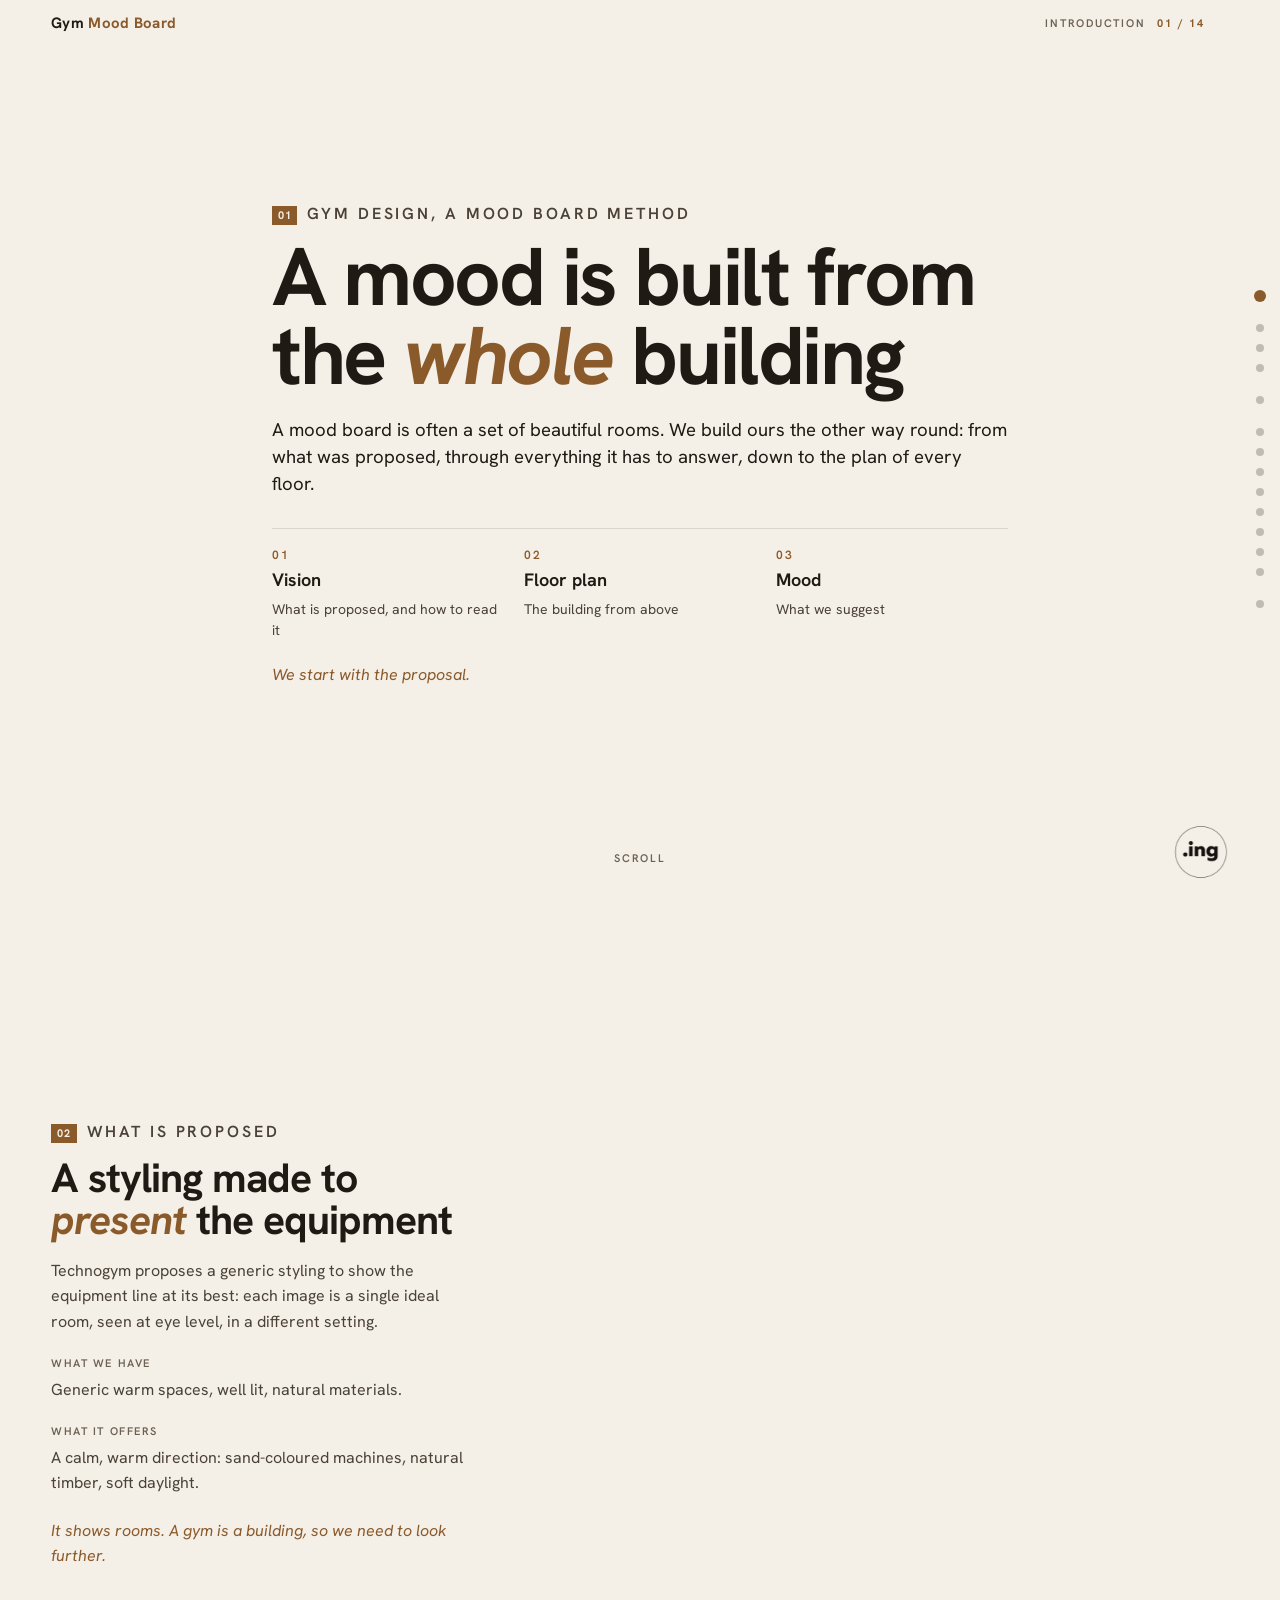
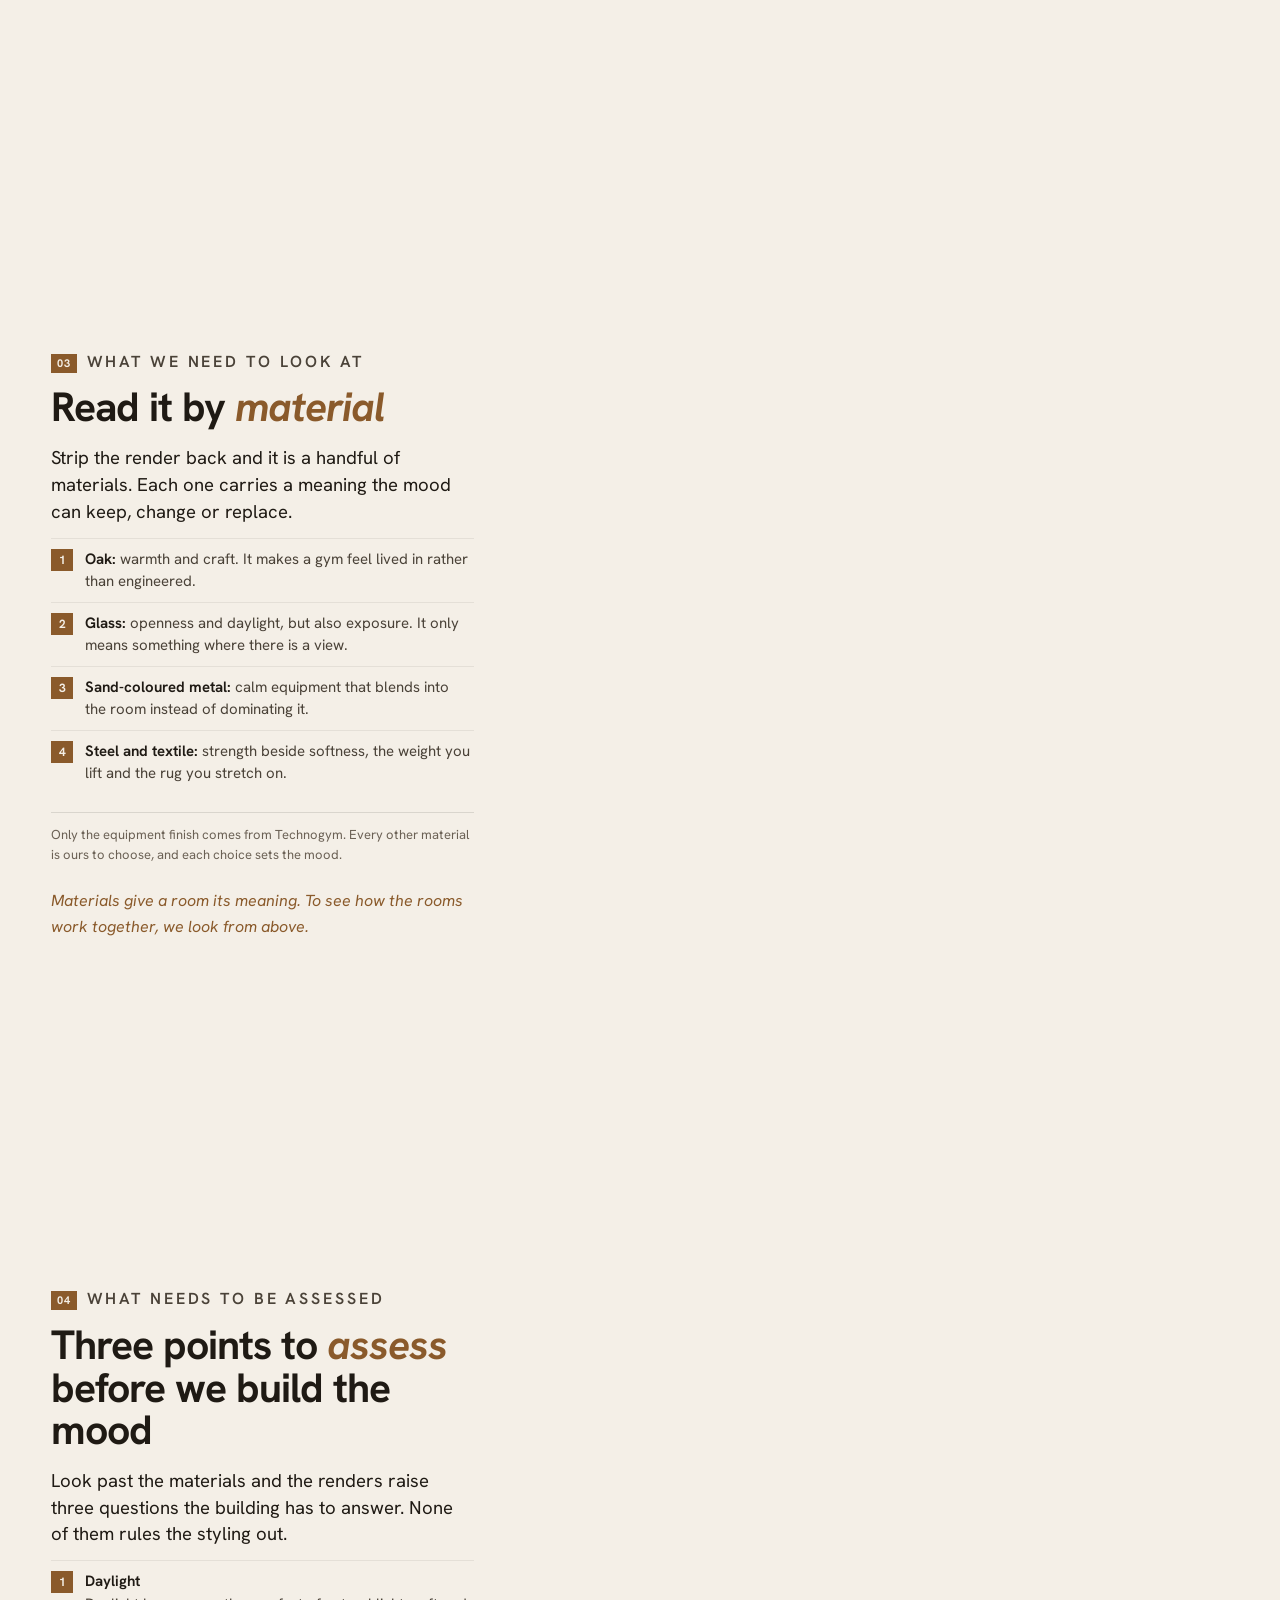
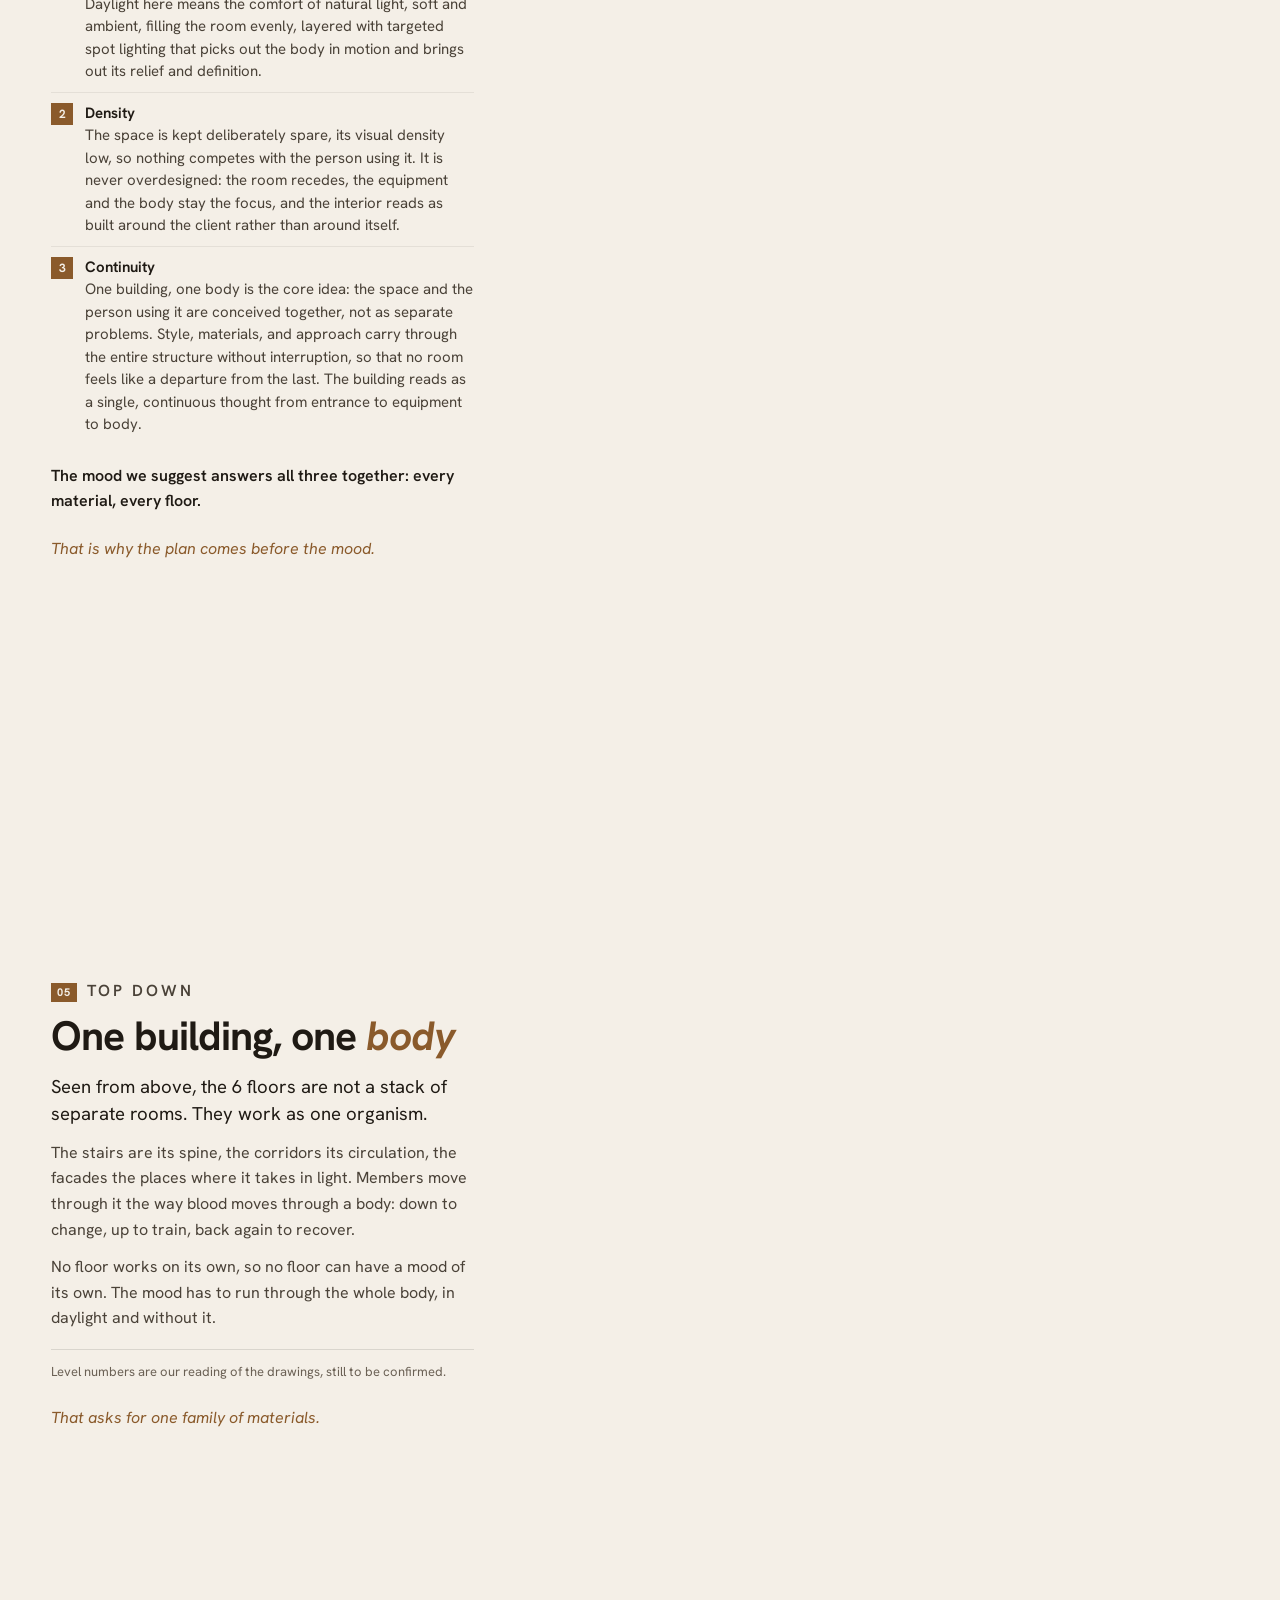
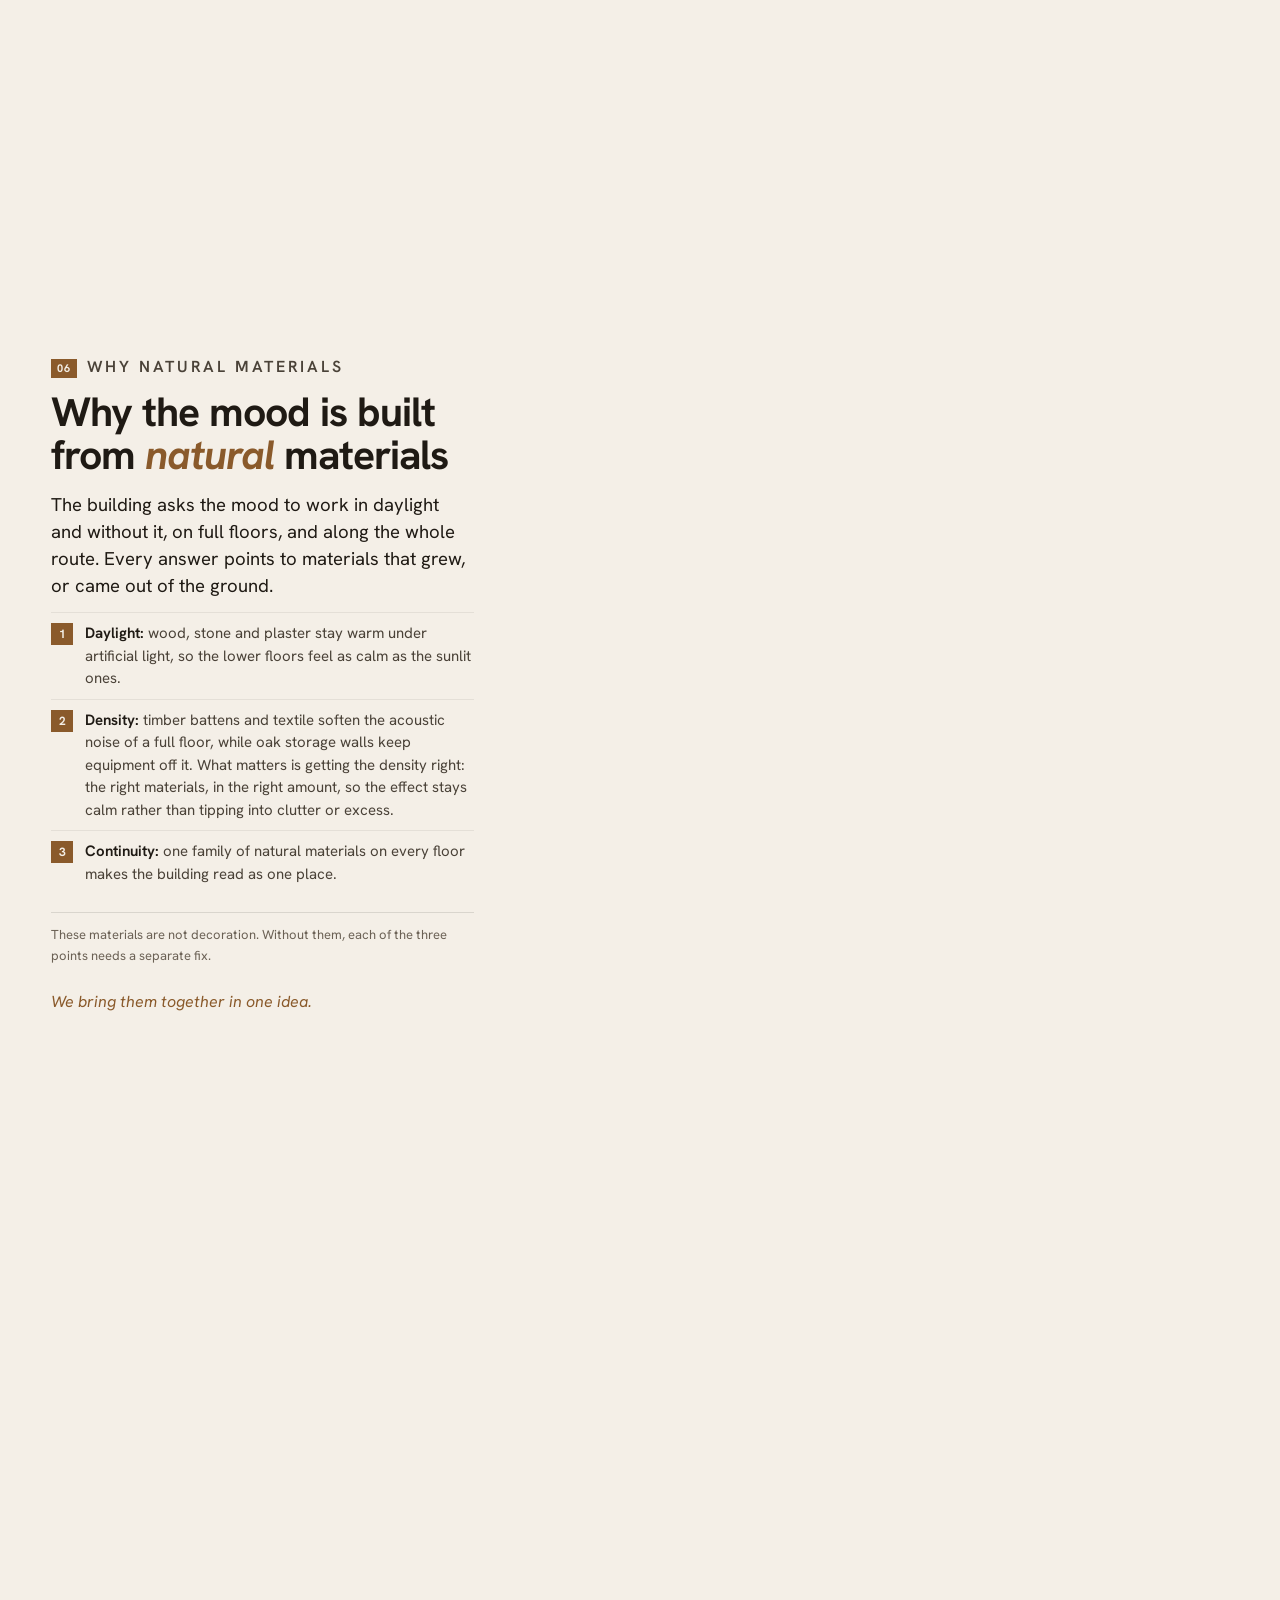
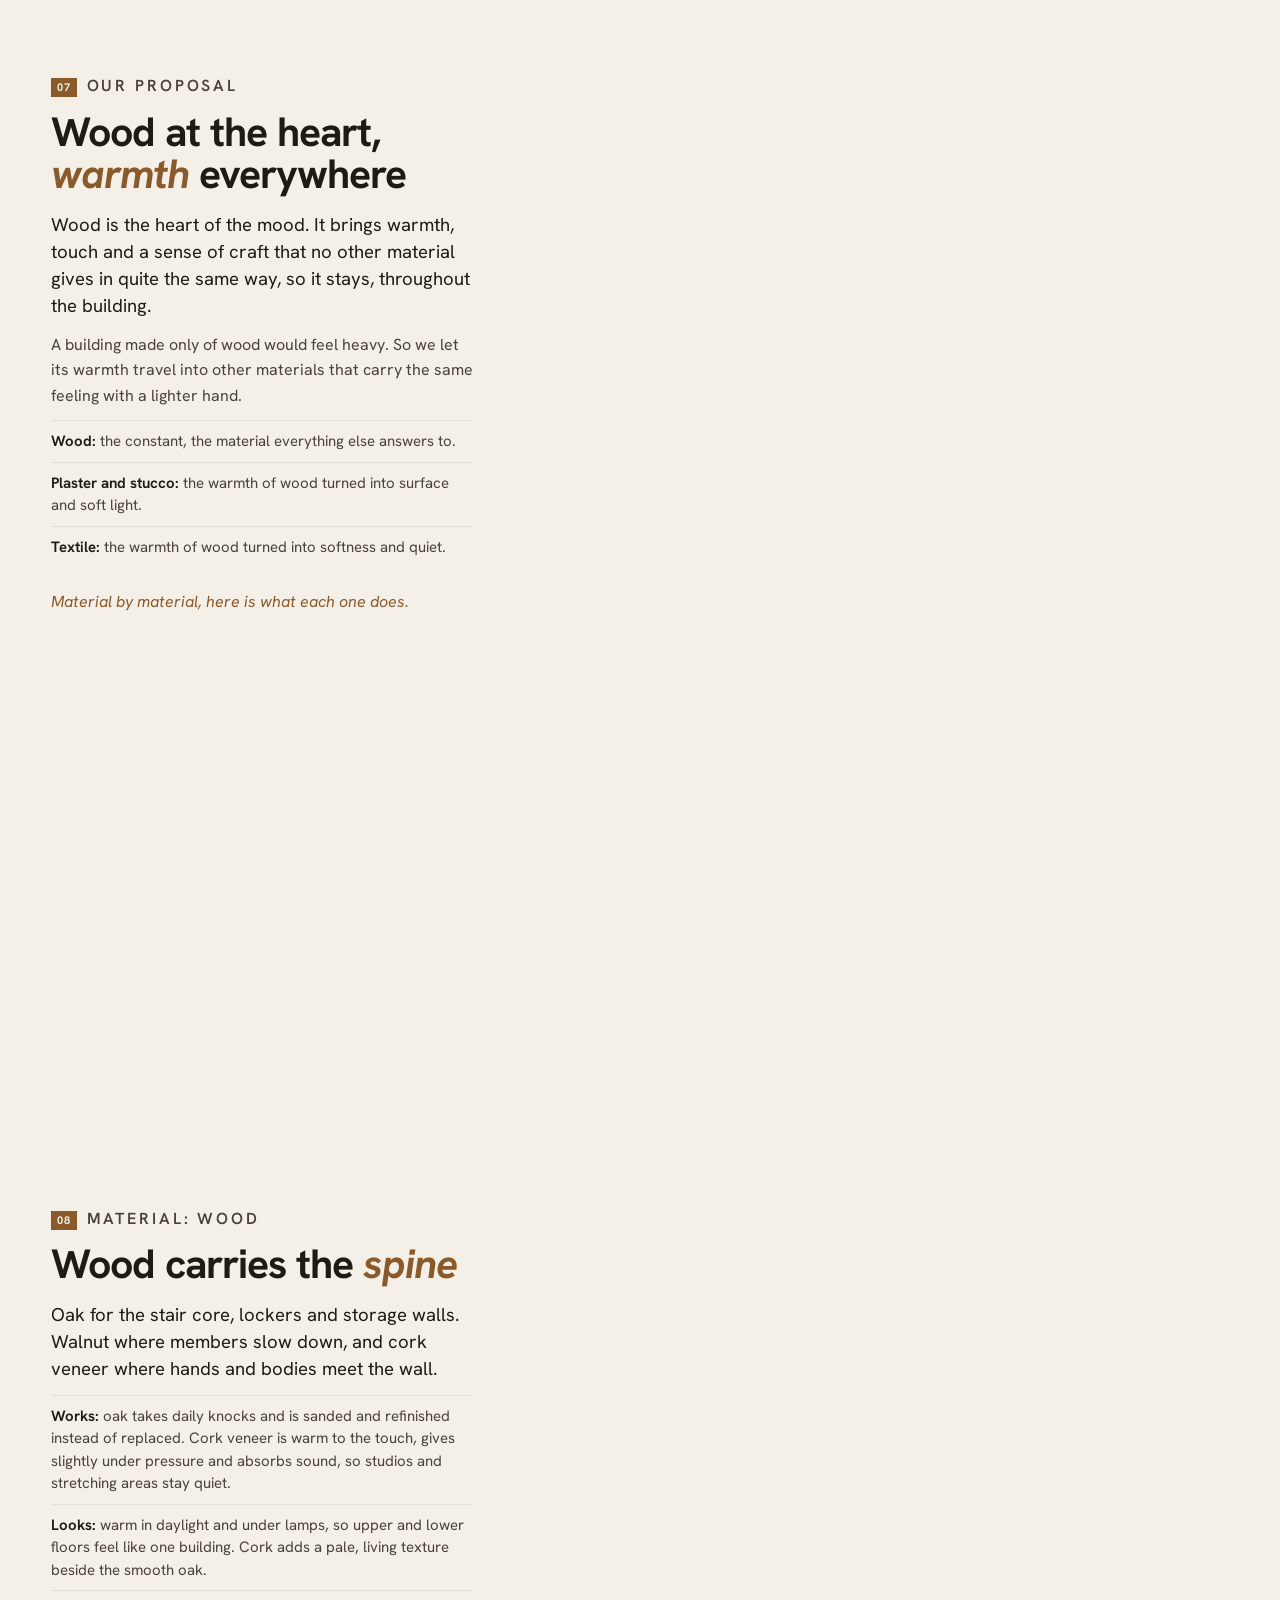
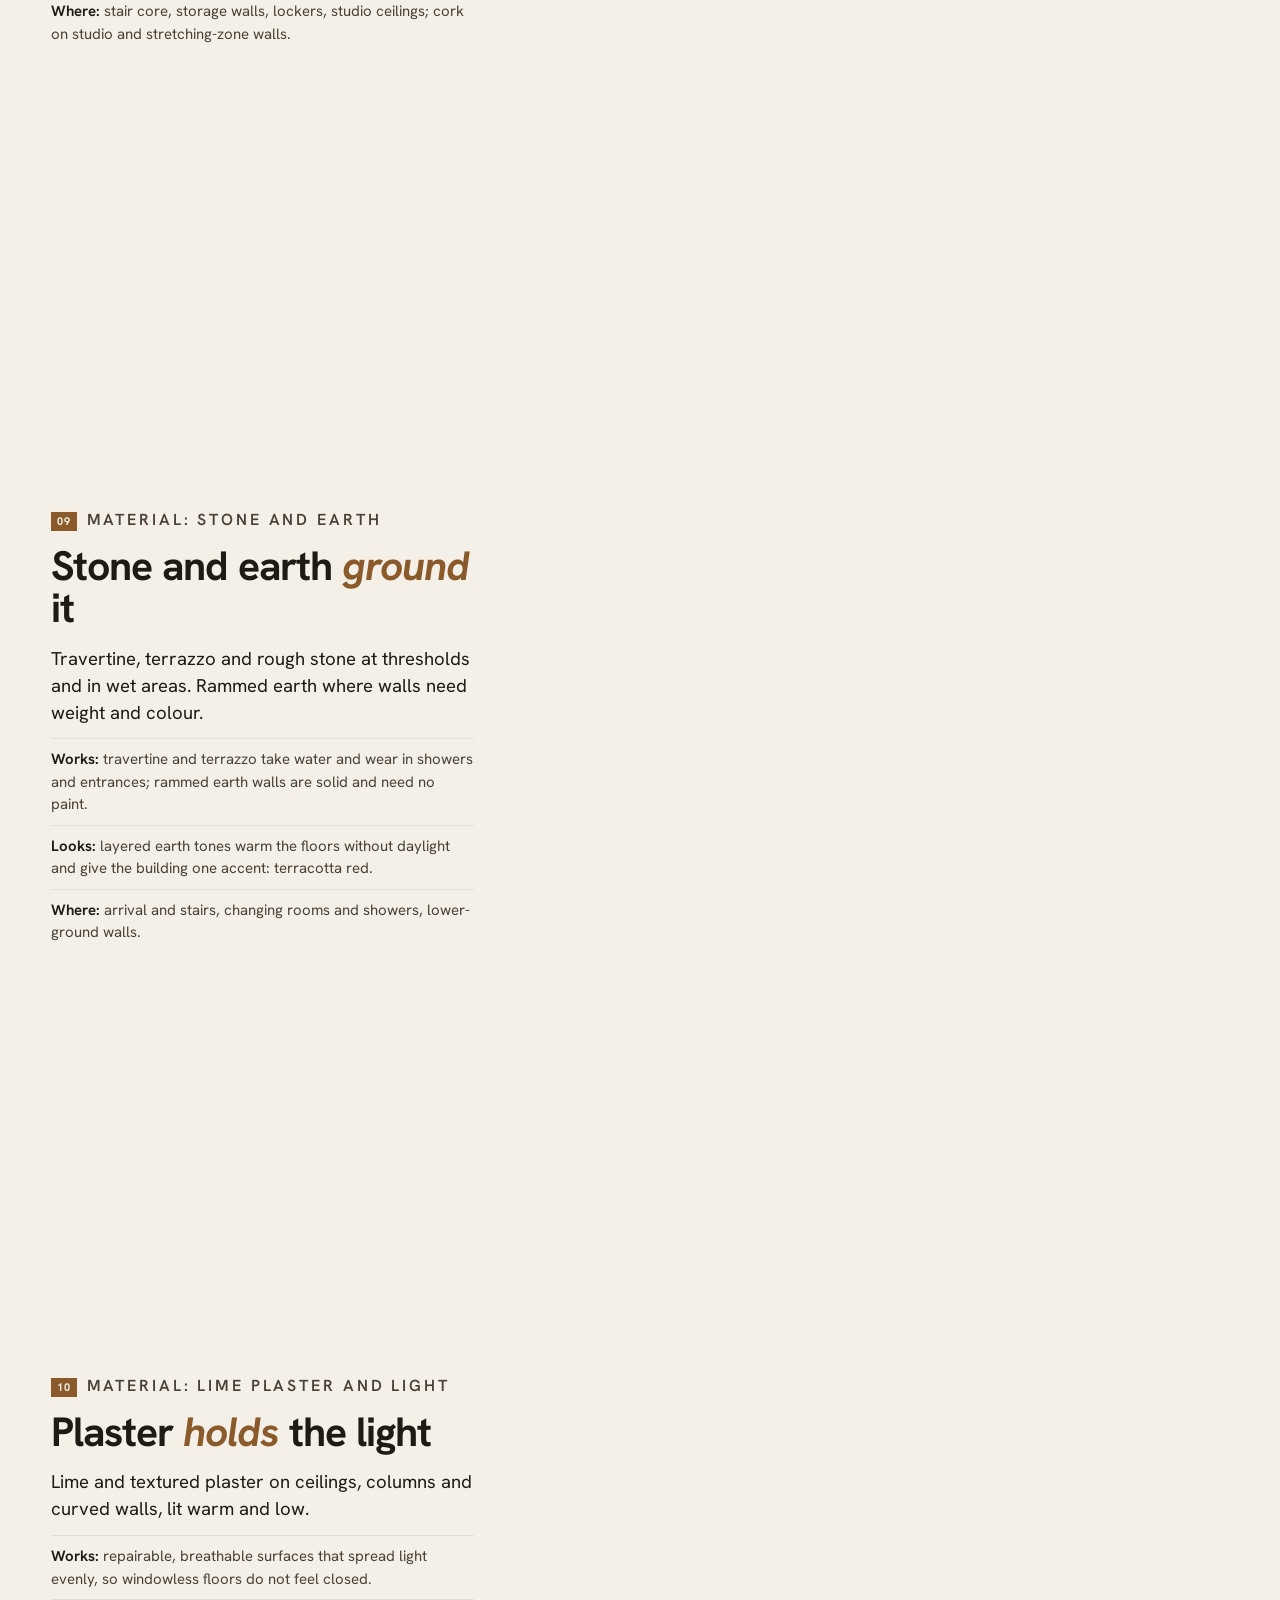
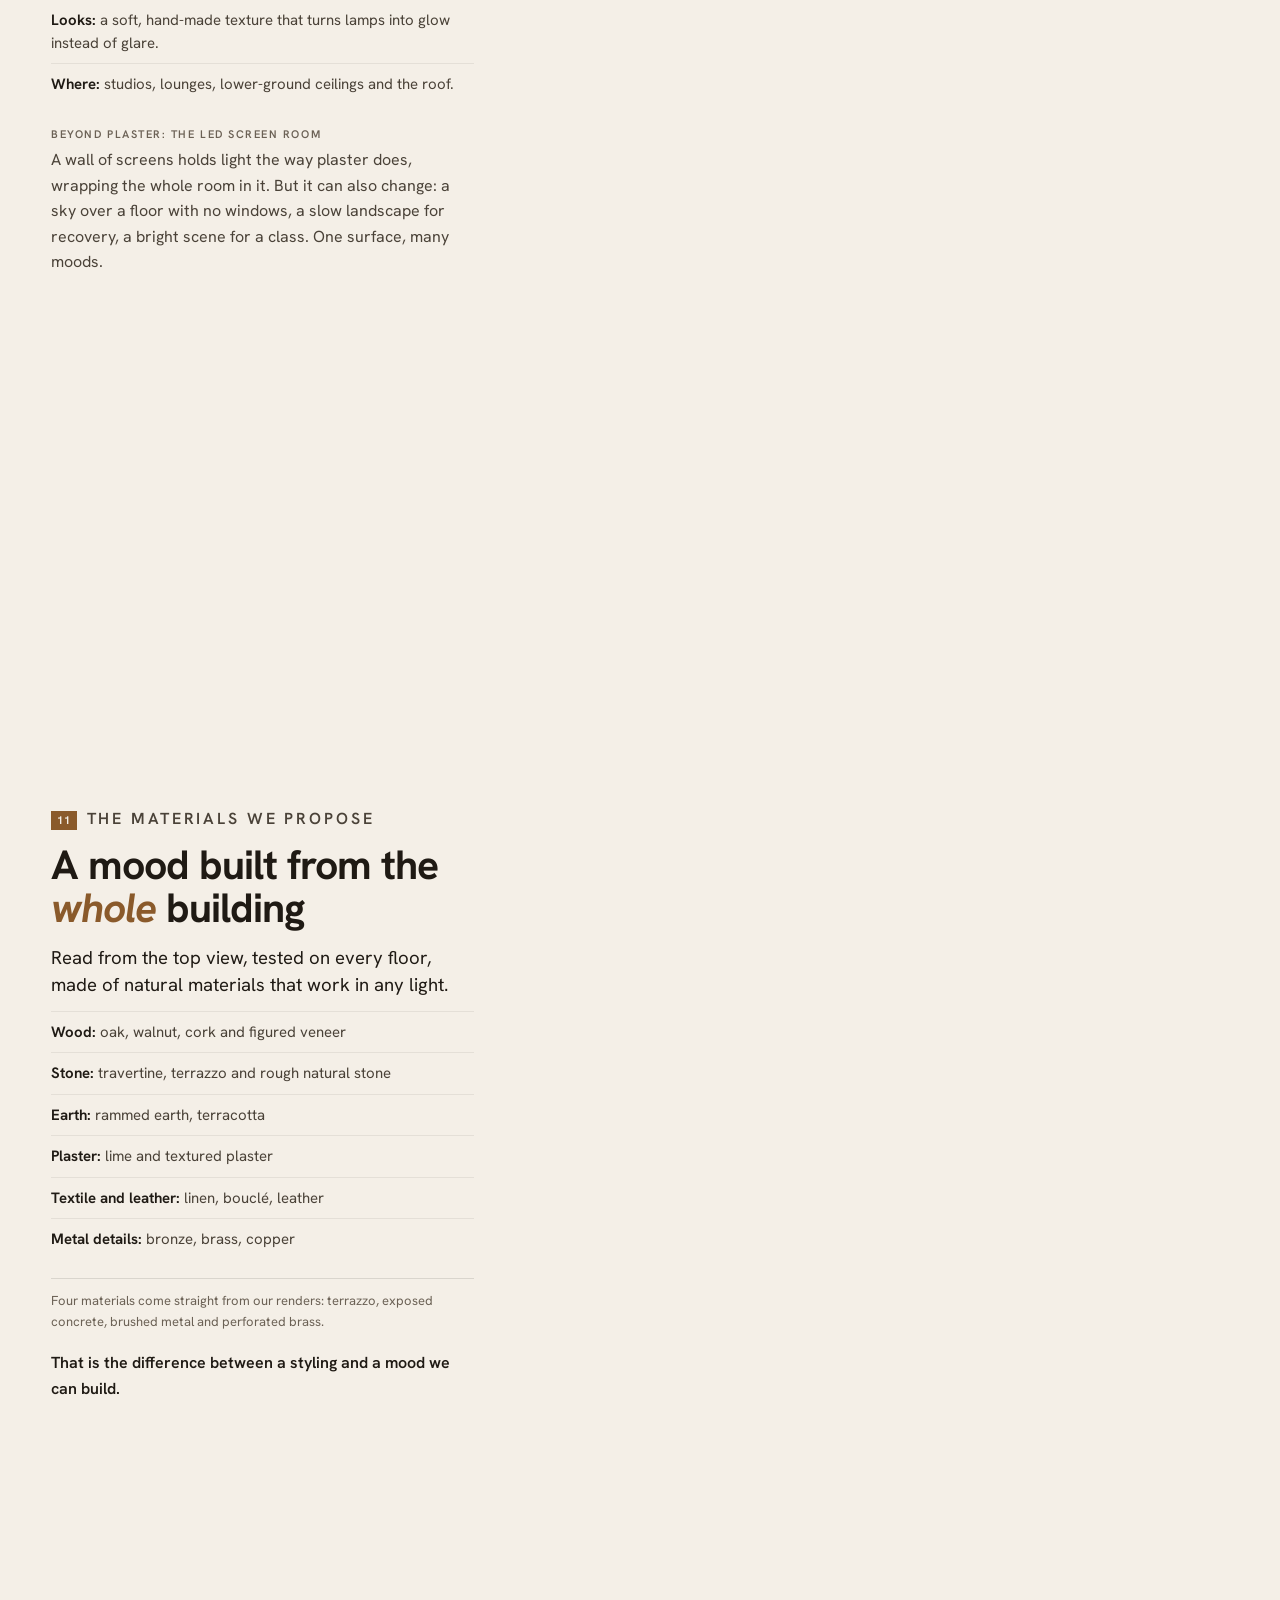
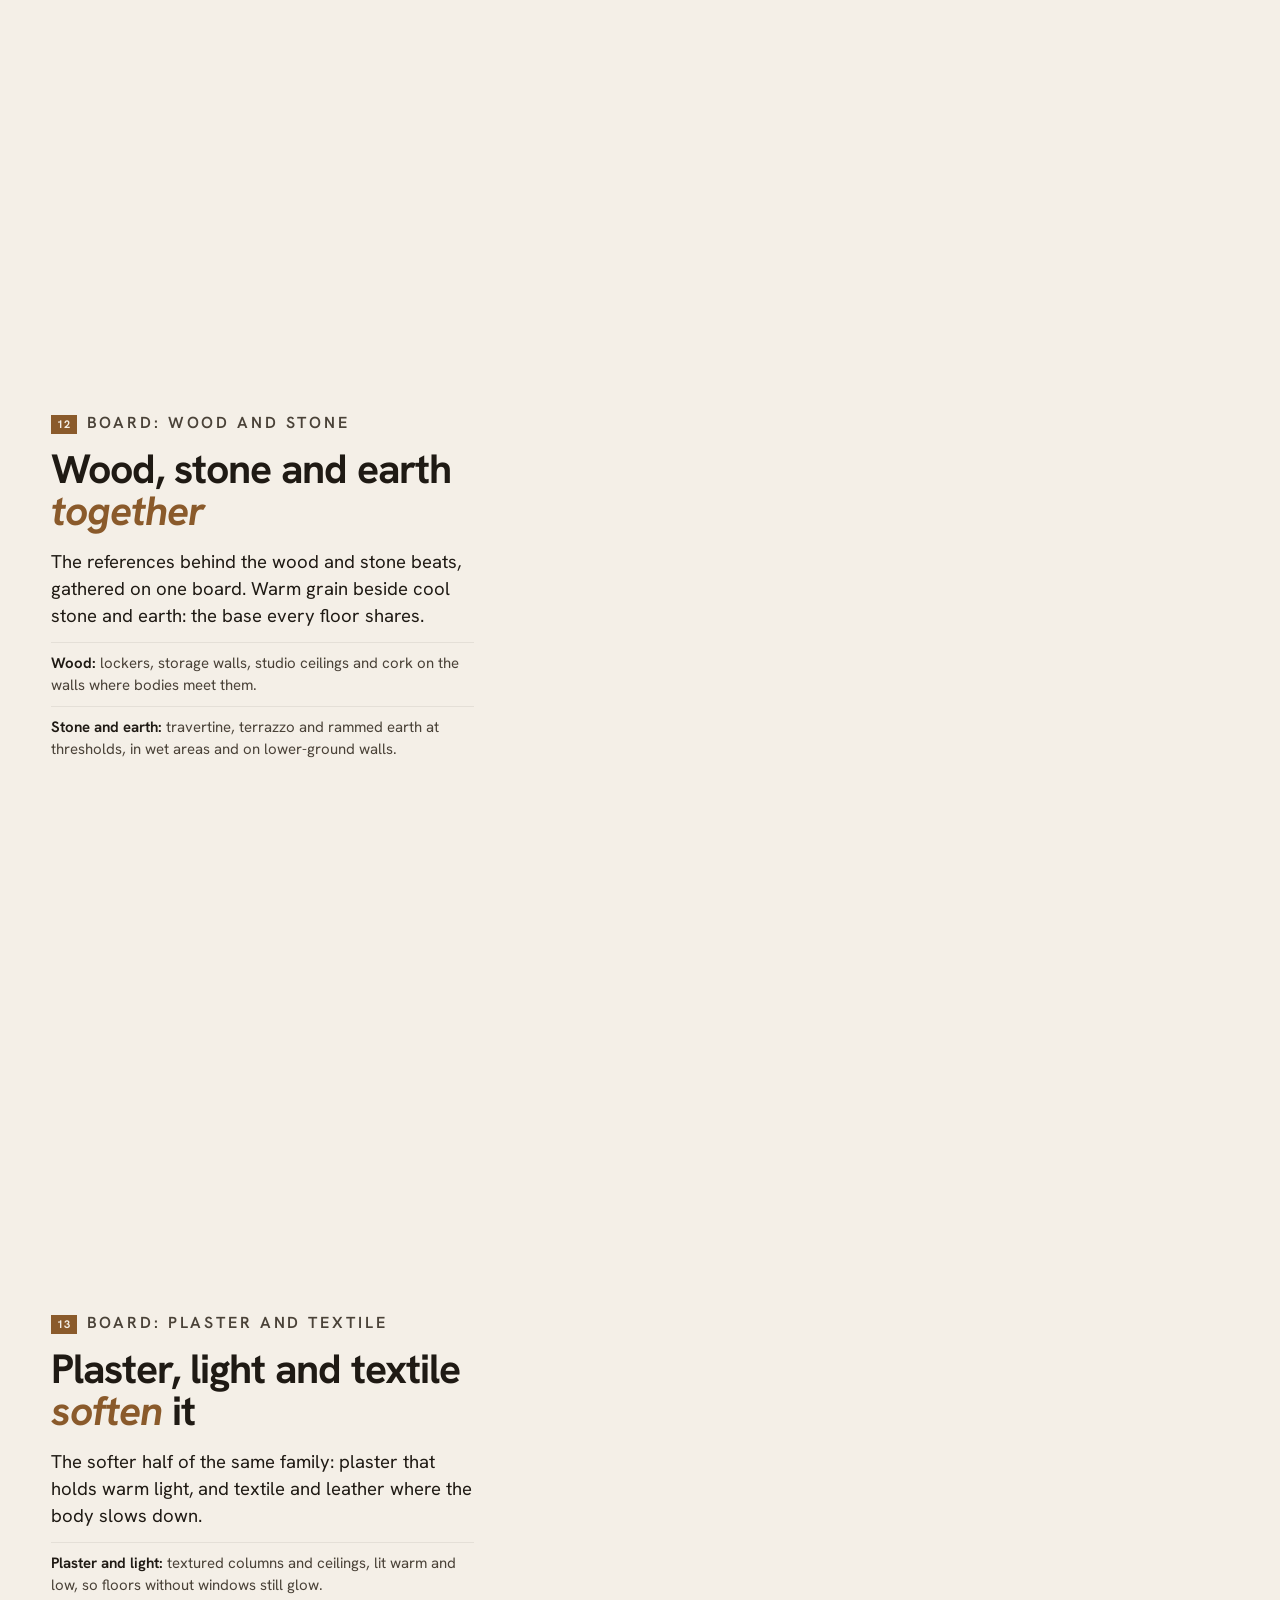
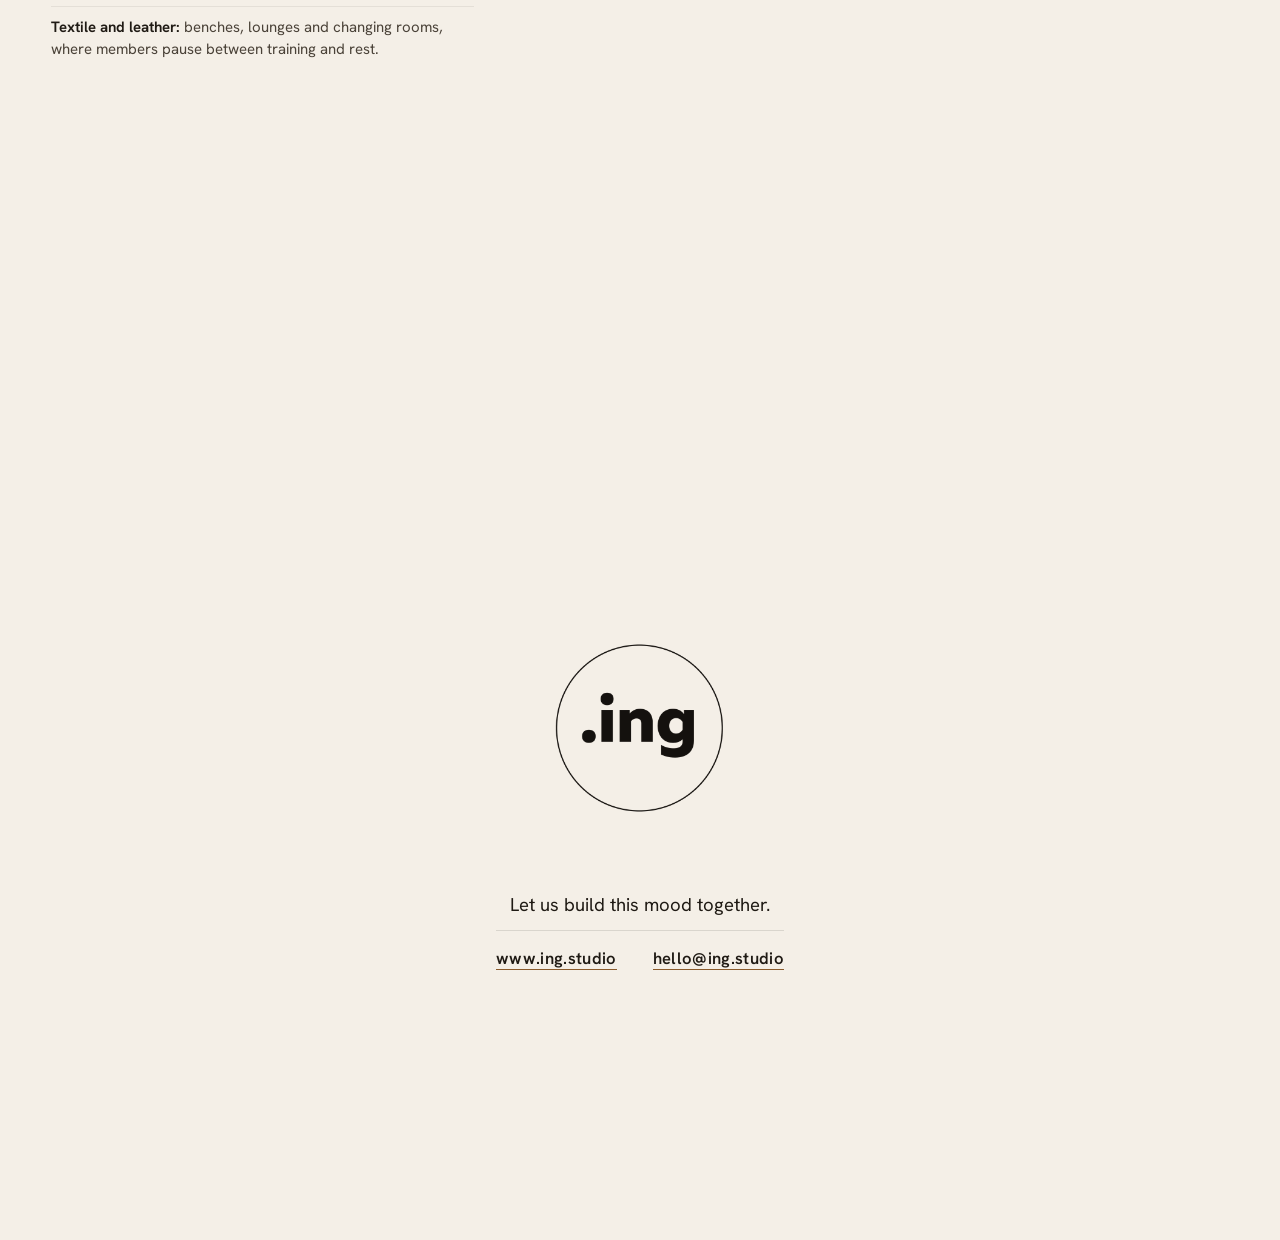
==== commit e14def4b: "Put the four materials of our renders on the materials slide Terrazzo floor, exposed concrete, brush" ====
--- a/deck/index.html
+++ b/deck/index.html
@@ -5,7 +5,7 @@
 <meta name="viewport" content="width=device-width, initial-scale=1">
 <title>Gym Mood Board</title>
 <!-- All deck data lives here. Never edit by hand: run moodboard-assets/scripts/build_data.py -->
-<script>window.__DATA__ = /*__DATA__*/{"images":{"vision-01-cardio-gallery-oak-ceiling":{"id":"vision-01-cardio-gallery-oak-ceiling","chapter":"01-vision","title":"Cardio gallery","alt":"Long training gallery with a row of Technogym treadmills along floor-to-ceiling windows, oak slat ceiling and a dumbbell rack on a round rug","tags":["technogym","cardio","overview","oak"],"palette":["#9a7e64","#b1977f","#705540","#c8b29d","#ece3db"],"web_w":1174,"web_h":647,"orientation":"landscape","src":"../assets/web/01-vision/vision-01-cardio-gallery-oak-ceiling.webp"},"vision-02-strength-circuit-green-wall":{"id":"vision-02-strength-circuit-green-wall","chapter":"01-vision","title":"Strength circuit","alt":"Technogym strength machines in stone grey in front of a green plant wall and oak slat panels, treadmill and cross trainer by a sea-view window","tags":["technogym","strength","overview","planting"],"palette":["#977d66","#56442e","#b6a596","#d1c6bd","#ede9e4"],"web_w":1201,"web_h":644,"orientation":"landscape","src":"../assets/web/01-vision/vision-02-strength-circuit-green-wall.webp"},"vision-03-open-studio-kettlebell-bench":{"id":"vision-03-open-studio-kettlebell-bench","chapter":"01-vision","title":"Open studio","alt":"Bright studio with timber beams and slatted columns, kettlebells on a stone bench in front and a treadmill and bike by the window","tags":["technogym","functional","overview","oak"],"palette":["#a79789","#cec7c0","#6d5746","#4b3627","#8b7463"],"web_w":1187,"web_h":709,"orientation":"landscape","src":"../assets/web/01-vision/vision-03-open-studio-kettlebell-bench.webp"},"vision-04-treadmill-row-windows":{"id":"vision-04-treadmill-row-windows","chapter":"01-vision","title":"Treadmill row","alt":"Close perspective along a row of champagne-coloured Technogym treadmills and cross trainers facing tall windows","tags":["technogym","cardio","detail"],"palette":["#c0ac9a","#e8dfd5","#604836","#917965","#a88f79"],"web_w":736,"web_h":397,"orientation":"landscape","src":"../assets/web/01-vision/vision-04-treadmill-row-windows.webp"},"vision-05-treadmill-bike-sunlit":{"id":"vision-05-treadmill-bike-sunlit","chapter":"01-vision","title":"Treadmill and bike","alt":"Technogym treadmill and upright bike in a sunlit plaster room with a terrace and potted olive tree","tags":["technogym","cardio","residential"],"palette":["#9e8f7f","#bab0a5","#6b5842","#e4ded8","#d3cdc3"],"web_w":1200,"web_h":900,"orientation":"landscape","src":"../assets/web/01-vision/vision-05-treadmill-bike-sunlit.webp"},"vision-06-kettlebell-wall-detail":{"id":"vision-06-kettlebell-wall-detail","chapter":"01-vision","title":"Kettlebell wall","alt":"Detail of a light oak wall with steel and wood kettlebells and dumbbells hung on pegs","tags":["technogym","storage","detail","oak"],"palette":["#9b846c","#a8937b","#b4a088","#836c56","#beb19f"],"web_w":736,"web_h":1307,"orientation":"portrait","src":"../assets/web/01-vision/vision-06-kettlebell-wall-detail.webp"},"vision-07-dumbbell-rack-walnut":{"id":"vision-07-dumbbell-rack-walnut","chapter":"01-vision","title":"Dumbbell rack","alt":"Two-tier chrome dumbbell rack against a walnut wall panel","tags":["technogym","storage","detail","walnut"],"palette":["#765b4d","#403028","#9c7d6c","#ba9b89","#d4b5a5"],"web_w":401,"web_h":600,"orientation":"portrait","src":"../assets/web/01-vision/vision-07-dumbbell-rack-walnut.webp"},"plan-level-02":{"id":"plan-level-02","chapter":"02-floor-plan","title":"Level 2","alt":"Floor plan of level 2: cardio lines, strength machines and free-weight benches in a long floor with a rounded corner","tags":["plan","cardio","strength"],"palette":["#ffffff","#afb4b9","#e3e6e9","#f9fafa","#feffff"],"web_w":3200,"web_h":1384,"orientation":"landscape","src":"../assets/web/02-floor-plan/plan-level-02.webp"},"plan-level-03":{"id":"plan-level-03","chapter":"02-floor-plan","title":"Level 3","alt":"Floor plan of level 3: strength machines and plate-loaded stations along the facade with a central free-weight area","tags":["plan","strength"],"palette":["#ffffff","#b0b5b9","#eeeff0","#feffff","#fffffe"],"web_w":3200,"web_h":1252,"orientation":"landscape","src":"../assets/web/02-floor-plan/plan-level-03.webp"},"plan-level-04":{"id":"plan-level-04","chapter":"02-floor-plan","title":"Level 4","alt":"Floor plan of level 4: studio with a grid of stations, cardio row and a line of treadmills along the curved end","tags":["plan","studio","cardio"],"palette":["#ffffff","#ebedee","#afb3b7","#feffff","#fffffe"],"web_w":3200,"web_h":1252,"orientation":"landscape","src":"../assets/web/02-floor-plan/plan-level-04.webp"},"plan-level-05":{"id":"plan-level-05","chapter":"02-floor-plan","title":"Level 5","alt":"Floor plan of level 5: changing rooms and showers at both ends of an open floor","tags":["plan","changing"],"palette":["#ffffff","#dfe0e0","#aaabab","#f3f4f4","#feffff"],"web_w":3200,"web_h":1252,"orientation":"landscape","src":"../assets/web/02-floor-plan/plan-level-05.webp"},"plan-level-b1":{"id":"plan-level-b1","chapter":"02-floor-plan","title":"Level -1","alt":"Floor plan of level -1: group cycling room, functional zone with rig and a studio next to the stair core","tags":["plan","studio","lower-ground"],"palette":["#ffffff","#999b9e","#e3e4e6","#feffff","#fffffe"],"web_w":3200,"web_h":3848,"orientation":"landscape","src":"../assets/web/02-floor-plan/plan-level-b1.webp"},"plan-level-b2":{"id":"plan-level-b2","chapter":"02-floor-plan","title":"Level -2","alt":"Floor plan of level -2: changing cubicles, locker rows and shower blocks around the stair cores","tags":["plan","changing","lower-ground"],"palette":["#ffffff","#969798","#d1d3d3","#f1f2f2","#fffffe"],"web_w":3200,"web_h":3846,"orientation":"landscape","src":"../assets/web/02-floor-plan/plan-level-b2.webp"},"mood-01-cardio-track-timber-ceiling":{"id":"mood-01-cardio-track-timber-ceiling","chapter":"03-mood","title":"Cardio track","alt":"Long cardio floor with treadmills by the windows, a measured running track in terracotta and timber ceiling with angled light lines","tags":["training-floor","cardio","terracotta","timber"],"palette":["#ac9174","#cfc1b1","#5e3421","#855f44","#9b6f4e"],"web_w":736,"web_h":920,"orientation":"portrait","src":"../assets/web/03-mood/mood-01-cardio-track-timber-ceiling.webp"},"mood-02-strength-floor-skylight-beams":{"id":"mood-02-strength-floor-skylight-beams","chapter":"03-mood","title":"Strength floor","alt":"Strength floor with cable machines and benches under plaster beams, skylights and a red light line","tags":["training-floor","strength","skylight"],"palette":["#ab8060","#553a30","#dbc5b1","#c4a78e","#eee8e2"],"web_w":736,"web_h":925,"orientation":"portrait","src":"../assets/web/03-mood/mood-02-strength-floor-skylight-beams.webp"},"mood-03-cardio-hall-orange-glow":{"id":"mood-03-cardio-hall-orange-glow","chapter":"03-mood","title":"Cardio hall","alt":"Dark concrete cardio hall under a long skylight with an orange-lit wall and black treadmills","tags":["training-floor","cardio","concrete","orange"],"palette":["#282120","#7c706d","#5c3d37","#9d9b99","#ecebea"],"web_w":736,"web_h":736,"orientation":"square","src":"../assets/web/03-mood/mood-03-cardio-hall-orange-glow.webp"},"mood-04-boutique-strength-studio":{"id":"mood-04-boutique-strength-studio","chapter":"03-mood","title":"Boutique strength studio","alt":"Boutique strength studio with oak floor, rubber mat zone, rack, bench and boxing bags in front of treadmills","tags":["training-floor","strength","oak"],"palette":["#b0a59b","#41372f","#8d7d6e","#c1bab4","#e2deda"],"web_w":1200,"web_h":1500,"orientation":"portrait","src":"../assets/web/03-mood/mood-04-boutique-strength-studio.webp"},"mood-05-heritage-arched-studio":{"id":"mood-05-heritage-arched-studio","chapter":"03-mood","title":"Heritage studio","alt":"Classic room with arched windows and coffered ceiling fitted with timber racks, wall bars, bench and woven rug","tags":["training-floor","strength","heritage","timber"],"palette":["#978a79","#aca395","#70614f","#c1bbb2","#e0dfdc"],"web_w":736,"web_h":1308,"orientation":"portrait","src":"../assets/web/03-mood/mood-05-heritage-arched-studio.webp"},"mood-06-warm-boxing-weights-room":{"id":"mood-06-warm-boxing-weights-room","chapter":"03-mood","title":"Warm weights room","alt":"Warmly lit room with brass dumbbell rack, leather boxing bag, wall bars and a bench on a speckled floor","tags":["training-floor","strength","boxing","brass"],"palette":["#866346","#6a4b37","#3d261a","#a4815e","#caaf8c"],"web_w":540,"web_h":720,"orientation":"portrait","src":"../assets/web/03-mood/mood-06-warm-boxing-weights-room.webp"},"mood-07-orange-dumbbell-room":{"id":"mood-07-orange-dumbbell-room","chapter":"03-mood","title":"Orange room","alt":"Monochrome orange room with folded panels, cork ceiling and a single black dumbbell rack","tags":["training-floor","colour","orange"],"palette":["#d1632b","#b84326","#852b1f","#de7333","#f0893a"],"web_w":236,"web_h":325,"orientation":"portrait","src":"../assets/web/03-mood/mood-07-orange-dumbbell-room.webp"},"mood-08-kettlebell-wall-oak":{"id":"mood-08-kettlebell-wall-oak","chapter":"03-mood","title":"Kettlebell wall","alt":"Functional room with a dark oak wall of hanging kettlebells and wall bars, yoga mats on a light oak floor","tags":["functional","storage","oak"],"palette":["#b8a48d","#977c62","#5a4330","#fbfaf8","#dcd3c8"],"web_w":736,"web_h":916,"orientation":"portrait","src":"../assets/web/03-mood/mood-08-kettlebell-wall-oak.webp"},"mood-09-functional-room-boxing-stand":{"id":"mood-09-functional-room-boxing-stand","chapter":"03-mood","title":"Functional room","alt":"Stone-floored functional room with a freestanding boxing bag, timber rig, kettlebells and wood panelled walls","tags":["functional","boxing","stone","walnut"],"palette":["#6f5645","#432f25","#988472","#c8baae","#e3d8d0"],"web_w":735,"web_h":525,"orientation":"landscape","src":"../assets/web/03-mood/mood-09-functional-room-boxing-stand.webp"},"mood-10-functional-wall-rail-system":{"id":"mood-10-functional-wall-rail-system","chapter":"03-mood","title":"Rail storage wall","alt":"Grey functional studio with a steel rail wall holding kettlebells, balls and a leather boxing bag","tags":["functional","storage","grey"],"palette":["#675a53","#b6b5b7","#3b312b","#988e88","#dbdbdc"],"web_w":736,"web_h":903,"orientation":"portrait","src":"../assets/web/03-mood/mood-10-functional-wall-rail-system.webp"},"mood-11-weights-shelf-brass-legs":{"id":"mood-11-weights-shelf-brass-legs","chapter":"03-mood","title":"Weights shelf","alt":"Pale panelled studio with a dark shelf of wooden dumbbells and medicine balls on brass legs, foam roller and mat","tags":["functional","storage","brass"],"palette":["#3b2b21","#d6c7b7","#e1d4c5","#9b8572","#e7dbce"],"web_w":736,"web_h":920,"orientation":"portrait","src":"../assets/web/03-mood/mood-11-weights-shelf-brass-legs.webp"},"mood-12-lit-equipment-shelving":{"id":"mood-12-lit-equipment-shelving","chapter":"03-mood","title":"Lit shelving","alt":"Backlit timber shelving holding balls, kettlebells and bands under a terracotta slatted ceiling","tags":["functional","storage","timber","lighting"],"palette":["#400f04","#997553","#51362c","#b8a491","#e7c58f"],"web_w":1000,"web_h":1500,"orientation":"portrait","src":"../assets/web/03-mood/mood-12-lit-equipment-shelving.webp"},"mood-13-medicine-ball-niches-concrete":{"id":"mood-13-medicine-ball-niches-concrete","chapter":"03-mood","title":"Ball niches","alt":"Round niches cut into a polished concrete wall, each holding a black medicine ball","tags":["functional","storage","concrete","detail"],"palette":["#8b8d87","#a7a8a6","#3e3e37","#bebfbf","#d9d9da"],"web_w":736,"web_h":1308,"orientation":"portrait","src":"../assets/web/03-mood/mood-13-medicine-ball-niches-concrete.webp"},"mood-14-barbell-plates-plinth":{"id":"mood-14-barbell-plates-plinth","chapter":"03-mood","title":"Barbell corner","alt":"Curl bar and walnut weight plates on a timber plinth in a plaster corner","tags":["functional","detail","walnut"],"palette":["#957c64","#533326","#a8947f","#b5afaa","#c3c6ce"],"web_w":736,"web_h":932,"orientation":"portrait","src":"../assets/web/03-mood/mood-14-barbell-plates-plinth.webp"},"mood-15-reformer-stone-wall-mirror":{"id":"mood-15-reformer-stone-wall-mirror","chapter":"03-mood","title":"Reformer studio","alt":"Woman training on a pilates reformer in front of a mirror and a rough stone wall, garden through the window","tags":["studio","pilates","stone"],"palette":["#887869","#b2ac9c","#523d31","#6a594d","#7a6352"],"web_w":736,"web_h":1104,"orientation":"portrait","src":"../assets/web/03-mood/mood-15-reformer-stone-wall-mirror.webp"},"mood-16-pilates-studio-copper-grid":{"id":"mood-16-pilates-studio-copper-grid","chapter":"03-mood","title":"Pilates grid","alt":"Pilates studio seen through a copper grid screen with pale balls, reformers and a circular light","tags":["studio","pilates","copper"],"palette":["#6a3f29","#825e45","#432617","#9d775c","#c09f85"],"web_w":736,"web_h":1104,"orientation":"portrait","src":"../assets/web/03-mood/mood-16-pilates-studio-copper-grid.webp"},"mood-17-amber-reformer-studio":{"id":"mood-17-amber-reformer-studio","chapter":"03-mood","title":"Amber studio","alt":"Reformer studio glowing amber from a backlit shelf wall of mats, blocks and kettlebells","tags":["studio","pilates","lighting","amber"],"palette":["#b2521a","#bf7a35","#833915","#e7b560","#fde582"],"web_w":736,"web_h":920,"orientation":"portrait","src":"../assets/web/03-mood/mood-17-amber-reformer-studio.webp"},"mood-18-steel-dumbbell-cabinet":{"id":"mood-18-steel-dumbbell-cabinet","chapter":"03-mood","title":"Steel and oak cabinet","alt":"Rounded oak cabinet holding dumbbells, roller and ball against brushed steel wall panels","tags":["detail","storage","steel","oak"],"palette":["#7f6d5f","#a99e8f","#392f2a","#c0bcb1","#d1d4cf"],"web_w":736,"web_h":920,"orientation":"portrait","src":"../assets/web/03-mood/mood-18-steel-dumbbell-cabinet.webp"},"mood-19-leather-weights-tray":{"id":"mood-19-leather-weights-tray","chapter":"03-mood","title":"Leather weights tray","alt":"Walnut and leather tray with chrome dumbbells, kettlebells, gloves and towel on travertine","tags":["detail","storage","leather","travertine"],"palette":["#978168","#ad997f","#5f4630","#cac2b3","#ddddd7"],"web_w":736,"web_h":1308,"orientation":"portrait","src":"../assets/web/03-mood/mood-19-leather-weights-tray.webp"},"mood-20-wood-lockers-long-bench":{"id":"mood-20-wood-lockers-long-bench","chapter":"03-mood","title":"Timber locker hall","alt":"Changing room with tall timber lockers with ring pulls and a long upholstered bench","tags":["changing","lockers","timber"],"palette":["#392417","#a8886d","#71533c","#c0a58b","#d8cabb"],"web_w":736,"web_h":1104,"orientation":"portrait","src":"../assets/web/03-mood/mood-20-wood-lockers-long-bench.webp"},"mood-21-oak-lockers-vanity-lounge":{"id":"mood-21-oak-lockers-vanity-lounge","chapter":"03-mood","title":"Oak locker lounge","alt":"Soft oak changing lounge with pale lockers, glowing ottoman, vanity desk and shelving of towels","tags":["changing","lockers","oak","lighting"],"palette":["#86674d","#a38f7e","#6f4929","#573217","#794e2b"],"web_w":735,"web_h":1029,"orientation":"portrait","src":"../assets/web/03-mood/mood-21-oak-lockers-vanity-lounge.webp"},"mood-22-oak-locker-hall-cove-light":{"id":"mood-22-oak-locker-hall-cove-light","chapter":"03-mood","title":"Cove-lit locker hall","alt":"Oak locker islands with benches under a cove-lit plaster ceiling","tags":["changing","lockers","oak","lighting"],"palette":["#dfd1bf","#7a573b","#846143","#b09574","#61422c"],"web_w":735,"web_h":490,"orientation":"landscape","src":"../assets/web/03-mood/mood-22-oak-locker-hall-cove-light.webp"},"mood-23-oak-lockers-round-pouf":{"id":"mood-23-oak-lockers-round-pouf","chapter":"03-mood","title":"Locker room pouf","alt":"Light oak lockers around a white round pouf with rolled towels","tags":["changing","lockers","oak"],"palette":["#b5947a","#d5c3b8","#9e744c","#c7b0a1","#e2d4cd"],"web_w":768,"web_h":1025,"orientation":"portrait","src":"../assets/web/03-mood/mood-23-oak-lockers-round-pouf.webp"},"mood-24-pale-locker-corridor":{"id":"mood-24-pale-locker-corridor","chapter":"03-mood","title":"Pale locker corridor","alt":"Narrow corridor of pale laminate lockers with a rust ceiling and light stone floor","tags":["changing","lockers","pale"],"palette":["#dfcdbe","#baa798","#6a4336","#f2e9e4","#ebdfd5"],"web_w":735,"web_h":1103,"orientation":"portrait","src":"../assets/web/03-mood/mood-24-pale-locker-corridor.webp"},"mood-25-bronze-locker-alcoves":{"id":"mood-25-bronze-locker-alcoves","chapter":"03-mood","title":"Bronze lockers","alt":"Bronze-toned lockers set in white alcoves with timber soffits and an oak floor","tags":["changing","lockers","bronze"],"palette":["#684128","#bfb09f","#997a63","#c6b8a8","#cbc3b8"],"web_w":1080,"web_h":1350,"orientation":"portrait","src":"../assets/web/03-mood/mood-25-bronze-locker-alcoves.webp"},"mood-26-terracotta-locker-lounge":{"id":"mood-26-terracotta-locker-lounge","chapter":"03-mood","title":"Terracotta locker lounge","alt":"Locker lounge with leather benches and towels under a terracotta lit ceiling, numbered locker range signage","tags":["changing","lockers","terracotta"],"palette":["#9b7957","#542c1e","#88573d","#ccc2b5","#ab9883"],"web_w":736,"web_h":920,"orientation":"portrait","src":"../assets/web/03-mood/mood-26-terracotta-locker-lounge.webp"},"mood-27-dark-locker-room-red-glow":{"id":"mood-27-dark-locker-room-red-glow","chapter":"03-mood","title":"Dark locker room","alt":"Dark locker room with an upholstered navy bench and red light line under an exposed ceiling","tags":["changing","lockers","dark","red"],"palette":["#0b0911","#361e21","#4f3934","#78574d","#ae8d7e"],"web_w":736,"web_h":920,"orientation":"portrait","src":"../assets/web/03-mood/mood-27-dark-locker-room-red-glow.webp"},"mood-28-dark-locker-room-symmetry":{"id":"mood-28-dark-locker-room-symmetry","chapter":"03-mood","title":"Locker room symmetry","alt":"Symmetrical dark locker room with a central bench and a red glowing ceiling edge","tags":["changing","lockers","dark","red"],"palette":["#3e2625","#140b10","#5b423a","#7f5e52","#aa8d7d"],"web_w":735,"web_h":490,"orientation":"landscape","src":"../assets/web/03-mood/mood-28-dark-locker-room-symmetry.webp"},"mood-29-red-white-locker-lounge":{"id":"mood-29-red-white-locker-lounge","chapter":"03-mood","title":"Red and white lockers","alt":"White tiled changing area with timber lockers and red upholstered stools and niches","tags":["changing","lockers","red","tile"],"palette":["#b5a297","#9e7b69","#833230","#c6b7b1","#d7d2d0"],"web_w":236,"web_h":165,"orientation":"landscape","src":"../assets/web/03-mood/mood-29-red-white-locker-lounge.webp"},"mood-30-red-grey-vanity-corridor":{"id":"mood-30-red-grey-vanity-corridor","chapter":"03-mood","title":"Vanity corridor","alt":"Grey corridor with a rust red reception counter, vanity with hairdryers and orange stools","tags":["changing","vanity","red","grey"],"palette":["#120908","#6b5956","#402823","#887b7a","#b6b0af"],"web_w":735,"web_h":565,"orientation":"landscape","src":"../assets/web/03-mood/mood-30-red-grey-vanity-corridor.webp"},"mood-31-red-black-washbasins":{"id":"mood-31-red-black-washbasins","chapter":"03-mood","title":"Red washbasins","alt":"Black mirrored wall above a red washbasin counter with a red light strip and grey tiles","tags":["changing","washroom","red","black"],"palette":["#211716","#491b1c","#6b5553","#aba3a0","#d7d3d2"],"web_w":736,"web_h":1040,"orientation":"portrait","src":"../assets/web/03-mood/mood-31-red-black-washbasins.webp"},"mood-32-red-shower-cubicles":{"id":"mood-32-red-shower-cubicles","chapter":"03-mood","title":"Red showers","alt":"Row of shower cubicles fully tiled in glossy red with steel dividers","tags":["changing","showers","red"],"palette":["#a7776c","#6f1913","#bbb2ad","#ad3b32","#961c15"],"web_w":735,"web_h":490,"orientation":"landscape","src":"../assets/web/03-mood/mood-32-red-shower-cubicles.webp"},"mood-33-green-vanity-corridor":{"id":"mood-33-green-vanity-corridor","chapter":"03-mood","title":"Green vanity corridor","alt":"Changing corridor with dark timber panels, green carpet and tiles, a row of basins with globe lights and a bench","tags":["changing","vanity","green","timber"],"palette":["#241d17","#7a766e","#514438","#968a7f","#bfada2"],"web_w":736,"web_h":981,"orientation":"portrait","src":"../assets/web/03-mood/mood-33-green-vanity-corridor.webp"},"mood-34-green-niches-round-mirror":{"id":"mood-34-green-niches-round-mirror","chapter":"03-mood","title":"Round mirror lounge","alt":"Timber lounge with green-lit niches, leather benches and a large backlit round mirror","tags":["changing","vanity","green","leather"],"palette":["#79664a","#c0ad8e","#362012","#423322","#5c3f28"],"web_w":600,"web_h":750,"orientation":"portrait","src":"../assets/web/03-mood/mood-34-green-niches-round-mirror.webp"},"mood-35-plaster-lounge-tiled-column":{"id":"mood-35-plaster-lounge-tiled-column","chapter":"03-mood","title":"Plaster lounge","alt":"Curved plaster lounge with a sunken seat, tiled column, round table and carved stone floor","tags":["wellness","lounge","plaster"],"palette":["#694b2b","#a37e57","#c6a580","#d7bda0","#e4d3bf"],"web_w":736,"web_h":1104,"orientation":"portrait","src":"../assets/web/03-mood/mood-35-plaster-lounge-tiled-column.webp"},"mood-36-spa-pool-oculus-steam":{"id":"mood-36-spa-pool-oculus-steam","chapter":"03-mood","title":"Spa pool","alt":"Figure in a white robe beside a steaming pool under a circular skylight and rough stone wall","tags":["wellness","spa","stone"],"palette":["#584c3e","#867563","#2f241a","#ebdbcd","#c2b09d"],"web_w":736,"web_h":920,"orientation":"portrait","src":"../assets/web/03-mood/mood-36-spa-pool-oculus-steam.webp"},"mood-37-orange-gradient-lounge":{"id":"mood-37-orange-gradient-lounge","chapter":"03-mood","title":"Gradient lounge","alt":"Lounge seating and steel side tables in front of frosted glass washed with an orange gradient light","tags":["wellness","lounge","orange","lighting"],"palette":["#825440","#c55b46","#b27662","#ad8c7f","#d6ba9b"],"web_w":928,"web_h":1160,"orientation":"portrait","src":"../assets/web/03-mood/mood-37-orange-gradient-lounge.webp"},"mood-38-rammed-earth-display-ledge":{"id":"mood-38-rammed-earth-display-ledge","chapter":"03-mood","title":"Rammed earth ledge","alt":"Long rammed earth wall with a ledge displaying kettles under a light ceiling","tags":["reception","display","rammed-earth"],"palette":["#a37a53","#745238","#b19c85","#ffffff","#fcfbf7"],"web_w":736,"web_h":736,"orientation":"square","src":"../assets/web/03-mood/mood-38-rammed-earth-display-ledge.webp"},"mood-39-rammed-earth-display-niches":{"id":"mood-39-rammed-earth-display-niches","chapter":"03-mood","title":"Earth niches","alt":"Curved rammed earth wall with steel-lined display niches lit from inside","tags":["reception","display","rammed-earth"],"palette":["#925e3d","#674735","#b47e55","#cb9361","#d49f6e"],"web_w":720,"web_h":900,"orientation":"portrait","src":"../assets/web/03-mood/mood-39-rammed-earth-display-niches.webp"},"mood-40-rammed-earth-bench-alcove":{"id":"mood-40-rammed-earth-bench-alcove","chapter":"03-mood","title":"Earth alcove","alt":"Layered pink and ochre rammed earth wall with a deep alcove and timber bench","tags":["reception","rammed-earth","bench"],"palette":["#b0836f","#24110c","#d2ac94","#3c241c","#624133"],"web_w":1200,"web_h":1500,"orientation":"portrait","src":"../assets/web/03-mood/mood-40-rammed-earth-bench-alcove.webp"},"mood-41-sphere-bench-sneaker-display":{"id":"mood-41-sphere-bench-sneaker-display","chapter":"03-mood","title":"Sphere bench","alt":"Sculptural bench made of pale spheres displaying a pair of white sneakers","tags":["reception","display","sculptural"],"palette":["#a19271","#baac90","#7b6f52","#d3c9b2","#eae5d7"],"web_w":736,"web_h":1104,"orientation":"portrait","src":"../assets/web/03-mood/mood-41-sphere-bench-sneaker-display.webp"},"mood-42-beige-material-board":{"id":"mood-42-beige-material-board","chapter":"03-mood","title":"Beige material board","alt":"Flat-lay material board of beige stone, fluted panel, boucle, oak chevron and linen samples","tags":["materials","board","beige"],"palette":["#8a7059","#cabbab","#a7927f","#d4c7bb","#dbd1c9"],"web_w":735,"web_h":919,"orientation":"portrait","src":"../assets/web/03-mood/mood-42-beige-material-board.webp"},"mood-43-linen-walnut-leather-samples":{"id":"mood-43-linen-walnut-leather-samples","chapter":"03-mood","title":"Linen, walnut, leather","alt":"Close-up of linen fabric, walnut strip, tan leather and travertine samples with a brass joint","tags":["materials","board","walnut","leather"],"palette":["#896a50","#5b422d","#c8baa8","#af987e","#d6c9b9"],"web_w":736,"web_h":1324,"orientation":"portrait","src":"../assets/web/03-mood/mood-43-linen-walnut-leather-samples.webp"},"mood-44-travertine-oak-joint":{"id":"mood-44-travertine-oak-joint","chapter":"03-mood","title":"Travertine and wood","alt":"Travertine block meeting an oak top with a brass inlay in raking sunlight","tags":["materials","travertine","oak","detail"],"palette":["#beb2a6","#7d664e","#a2907c","#dcd0c1","#efefea"],"web_w":736,"web_h":1308,"orientation":"portrait","src":"../assets/web/03-mood/mood-44-travertine-oak-joint.webp"},"mood-45-travertine-carved-logo":{"id":"mood-45-travertine-carved-logo","chapter":"03-mood","title":"Carved travertine","alt":"Vein-cut travertine wall with a logo carved into the stone","tags":["materials","travertine","signage"],"palette":["#c0b3a7","#cbc1b5","#a99c8f","#d3c9be","#d9d1c7"],"web_w":1067,"web_h":1600,"orientation":"portrait","src":"../assets/web/03-mood/mood-45-travertine-carved-logo.webp"},"mood-46-textured-plaster-column":{"id":"mood-46-textured-plaster-column","chapter":"03-mood","title":"Textured plaster","alt":"Close-up of a column with deep horizontal combed plaster texture in sand tones","tags":["materials","plaster","texture"],"palette":["#533323","#b18d6e","#c6a586","#75533d","#d6b99d"],"web_w":1067,"web_h":1600,"orientation":"portrait","src":"../assets/web/03-mood/mood-46-textured-plaster-column.webp"},"mood-47-plaster-column-glow-base":{"id":"mood-47-plaster-column-glow-base","chapter":"03-mood","title":"Glowing column base","alt":"Rounded plaster column with a warm light strip at its base on a travertine floor","tags":["materials","plaster","lighting"],"palette":["#705a3e","#685336","#5f4b2f","#806747","#b09674"],"web_w":564,"web_h":752,"orientation":"portrait","src":"../assets/web/03-mood/mood-47-plaster-column-glow-base.webp"},"mood-48-pale-figured-veneer":{"id":"mood-48-pale-figured-veneer","chapter":"03-mood","title":"Pale figured veneer","alt":"Pale wood veneer with wavy figured grain","tags":["materials","veneer","texture"],"palette":["#b8a187","#bea98f","#ae957b","#c1ae93","#c5b398"],"web_w":736,"web_h":981,"orientation":"portrait","src":"../assets/web/03-mood/mood-48-pale-figured-veneer.webp"},"mood-49-white-burl-veneer":{"id":"mood-49-white-burl-veneer","chapter":"03-mood","title":"Cork veneer","alt":"Close-up of pale cork veneer with a dense, swirling natural pattern","tags":["materials","veneer","cork","texture"],"palette":["#ddd7cc","#e3ddd3","#d7d1c4","#dad3c8","#d0c8bb"],"web_w":736,"web_h":1031,"orientation":"portrait","src":"../assets/web/03-mood/mood-49-white-burl-veneer.webp"},"mood-50-amber-burl-veneer":{"id":"mood-50-amber-burl-veneer","chapter":"03-mood","title":"Amber burl veneer","alt":"Honey-coloured burl veneer with clustered dark eyes","tags":["materials","veneer","texture"],"palette":["#c8a079","#cea984","#b68961","#d3b08b","#d9b894"],"web_w":720,"web_h":1200,"orientation":"portrait","src":"../assets/web/03-mood/mood-50-amber-burl-veneer.webp"},"mood-51-marbled-zebra-veneer":{"id":"mood-51-marbled-zebra-veneer","chapter":"03-mood","title":"Marbled veneer","alt":"Strongly contrasting marbled veneer in cream and charcoal swirls","tags":["materials","veneer","texture"],"palette":["#a1927b","#ac9d85","#7c7261","#b8a88f","#cdba9d"],"web_w":720,"web_h":1200,"orientation":"portrait","src":"../assets/web/03-mood/mood-51-marbled-zebra-veneer.webp"},"mood-52-tennis-ball-wall":{"id":"mood-52-tennis-ball-wall","chapter":"03-mood","title":"Tennis ball wall","alt":"Wall surface covered in rows of yellow-green tennis balls beside a perforated panel","tags":["details","sculptural","colour"],"palette":["#433e15","#716b29","#898443","#9e9753","#d5c97f"],"web_w":736,"web_h":981,"orientation":"portrait","src":"../assets/web/03-mood/mood-52-tennis-ball-wall.webp"},"mood-53-orange-cable-tray-lights":{"id":"mood-53-orange-cable-tray-lights","chapter":"03-mood","title":"Orange cable trays","alt":"Orange perforated cable trays carrying orange spotlights under a grey ceiling","tags":["details","lighting","orange"],"palette":["#a3a09f","#a5a3a3","#999694","#ad6e58","#aba9aa"],"web_w":736,"web_h":1104,"orientation":"portrait","src":"../assets/web/03-mood/mood-53-orange-cable-tray-lights.webp"},"mood-54-led-colour-panel":{"id":"mood-54-led-colour-panel","chapter":"03-mood","title":"LED colour panel","alt":"Wall-mounted LED light panel glowing in blurred red, blue and green","tags":["details","lighting","colour"],"palette":["#453237","#292829","#52434b","#8ca3a8","#707987"],"web_w":650,"web_h":927,"orientation":"portrait","src":"../assets/web/03-mood/mood-54-led-colour-panel.webp"},"mood-55-led-screen-walls-360-degree":{"id":"mood-55-led-screen-walls-360-degree","chapter":"03-mood","title":"LED screen room","alt":"Figure standing in a room of floor-to-ceiling screen walls showing flying birds, reflected in a glossy floor","tags":["details","lighting","immersive"],"palette":["#8a836b","#ada68c","#484439","#cbc2a9","#e7dac3"],"web_w":736,"web_h":971,"orientation":"portrait","src":"../assets/web/03-mood/mood-55-led-screen-walls-360-degree.webp"},"mood-56-orange-cable-tray-lights":{"id":"mood-56-orange-cable-tray-lights","chapter":"03-mood","title":"Orange glass studio","alt":"Studio behind orange-tinted glass walls with a functional rig and reformer, weight racks in front, pale timber floor and an exposed ceiling with orange pipes","tags":["functional","studio","orange","glass"],"palette":["#c4b2a3","#b28368","#3d271e","#695346","#995d44"],"web_w":1200,"web_h":1200,"orientation":"square","src":"../assets/web/03-mood/mood-56-orange-cable-tray-lights.webp"},"mood-57-terrazzo":{"id":"mood-57-terrazzo","chapter":"03-mood","title":"Terrazzo","alt":"Close-up of beige terrazzo with large stone chips in warm grey and sand tones","tags":["materials","terrazzo","stone","texture"],"palette":["#c6b4a0","#cdbca9","#b4a089","#d0c0ae","#d4c5b4"],"web_w":736,"web_h":1442,"orientation":"portrait","src":"../assets/web/03-mood/mood-57-terrazzo.webp"},"mood-58-travertine":{"id":"mood-58-travertine","chapter":"03-mood","title":"Travertine","alt":"Close-up of pale cream travertine with long vertical veins and small natural pores","tags":["materials","travertine","stone","texture"],"palette":["#dbcebd","#ded3c3","#e1d7c7","#d5c7b5","#e4dcce"],"web_w":800,"web_h":1600,"orientation":"portrait","src":"../assets/web/03-mood/mood-58-travertine.webp"},"mood-59-yellow-perforated-steel-staircase":{"id":"mood-59-yellow-perforated-steel-staircase","chapter":"03-mood","title":"Yellow steel staircase","alt":"Staircase and tall wall clad in bright yellow perforated steel with a large tree image and round openings","tags":["accent","staircase","yellow","steel"],"palette":["#8c7c49","#a1904f","#49463d","#b7a865","#cfc27b"],"web_w":1067,"web_h":1600,"orientation":"portrait","src":"../assets/web/03-mood/mood-59-yellow-perforated-steel-staircase.webp"},"mood-60-led-screen-walls-yoga-room":{"id":"mood-60-led-screen-walls-yoga-room","chapter":"03-mood","title":"LED forest yoga room","alt":"Yoga class stretching on mats in a room whose walls are projected with a green forest","tags":["accent","led","studio","immersive"],"palette":["#b6c5c1","#71837c","#1e1b1a","#303532","#464f48"],"web_w":736,"web_h":552,"orientation":"landscape","src":"../assets/web/03-mood/mood-60-led-screen-walls-yoga-room.webp"},"mood-61-christiano-ronaldo-blured-poster":{"id":"mood-61-christiano-ronaldo-blured-poster","chapter":"03-mood","title":"Blurred athlete poster","alt":"Poster of an athlete in profile, the body dissolving into an orange and blue blur","tags":["accent","poster","colour"],"palette":["#d0d8e5","#644965","#c6b9cf","#e0e4ec","#e0dee7"],"web_w":736,"web_h":981,"orientation":"portrait","src":"../assets/web/03-mood/mood-61-christiano-ronaldo-blured-poster.webp"},"mood-62-render-free-weights-hall":{"id":"mood-62-render-free-weights-hall","chapter":"03-mood","title":"Free-weights hall","alt":"Free-weights hall with bench racks either side of a central aisle, dumbbell racks behind, a terrazzo floor and exposed ducts under the concrete ceiling","tags":["render","training-floor","terrazzo"],"palette":["#82766e","#b8b2aa","#413631","#5d5049","#6c6058"],"web_w":1600,"web_h":914,"orientation":"landscape","src":"../assets/web/03-mood/mood-62-render-free-weights-hall.webp"},"mood-63-render-bench-aisle":{"id":"mood-63-render-bench-aisle","chapter":"03-mood","title":"Bench aisle","alt":"View along the training floor between two pairs of bench racks, clad columns and suspended ceiling panels, a lit wall panel on the right","tags":["render","training-floor","terrazzo"],"palette":["#675b53","#80756e","#4b4039","#948a83","#bab8b6"],"web_w":1600,"web_h":914,"orientation":"landscape","src":"../assets/web/03-mood/mood-63-render-bench-aisle.webp"},"mood-64-render-plate-loaded-zone":{"id":"mood-64-render-plate-loaded-zone","chapter":"03-mood","title":"Plate-loaded zone","alt":"Plate-loaded strength machines in front of a metal-clad wall, plate storage in the foreground and a clad column on the left","tags":["render","strength","storage"],"palette":["#7e7268","#9f978f","#3b332e","#5d534d","#6d5e53"],"web_w":1600,"web_h":914,"orientation":"landscape","src":"../assets/web/03-mood/mood-64-render-plate-loaded-zone.webp"},"mood-65-render-machine-floor-terrazzo":{"id":"mood-65-render-machine-floor-terrazzo","chapter":"03-mood","title":"Machine floor","alt":"Strength machines among concrete columns and beams on a dark terrazzo floor, exposed ducts and grilles overhead","tags":["render","strength","terrazzo"],"palette":["#4c4643","#2f2927","#67605a","#807a75","#a1a09e"],"web_w":1600,"web_h":914,"orientation":"landscape","src":"../assets/web/03-mood/mood-65-render-machine-floor-terrazzo.webp"},"mood-66-render-columns-ceilings":{"id":"mood-66-render-columns-ceilings","chapter":"03-mood","title":"Columns and ceilings","alt":"Leg press and bench racks under concrete beams, clad columns and pale ceiling panels, a lit wall panel at the back of the room","tags":["render","strength","lighting"],"palette":["#5f5854","#76706c","#332e2b","#8b8681","#aba7a1"],"web_w":1280,"web_h":731,"orientation":"landscape","src":"../assets/web/03-mood/mood-66-render-columns-ceilings.webp"}},"annotations":{"vision-01-cardio-gallery-oak-ceiling":[{"id":"oak-ceiling","group":"layers","n":"1","name":"Oak","box":[0.34,0.0,0.46,0.28]},{"id":"glass-partition","group":"layers","n":"2","name":"Glass","box":[0.0,0.0,0.33,0.56]},{"id":"glass-windows","group":"layers","n":"2","name":"Glass","box":[0.72,0.0,0.28,0.4]},{"id":"metal-equipment","group":"layers","n":"3","name":"Metal","box":[0.53,0.42,0.47,0.53]},{"id":"steel-textile","group":"layers","n":"4","name":"Steel and textile","box":[0.0,0.6,0.34,0.39]}]},"facts":{"plan_levels":{"value":6,"display":"6","unit":"floors","source":"assets/source/02-floor-plan: one drawing per floor","assumed":false}}}/*__END__*/;</script>
+<script>window.__DATA__ = /*__DATA__*/{"images":{"vision-01-cardio-gallery-oak-ceiling":{"id":"vision-01-cardio-gallery-oak-ceiling","chapter":"01-vision","title":"Cardio gallery","alt":"Long training gallery with a row of Technogym treadmills along floor-to-ceiling windows, oak slat ceiling and a dumbbell rack on a round rug","tags":["technogym","cardio","overview","oak"],"palette":["#9a7e64","#b1977f","#705540","#c8b29d","#ece3db"],"web_w":1174,"web_h":647,"orientation":"landscape","src":"../assets/web/01-vision/vision-01-cardio-gallery-oak-ceiling.webp"},"vision-02-strength-circuit-green-wall":{"id":"vision-02-strength-circuit-green-wall","chapter":"01-vision","title":"Strength circuit","alt":"Technogym strength machines in stone grey in front of a green plant wall and oak slat panels, treadmill and cross trainer by a sea-view window","tags":["technogym","strength","overview","planting"],"palette":["#977d66","#56442e","#b6a596","#d1c6bd","#ede9e4"],"web_w":1201,"web_h":644,"orientation":"landscape","src":"../assets/web/01-vision/vision-02-strength-circuit-green-wall.webp"},"vision-03-open-studio-kettlebell-bench":{"id":"vision-03-open-studio-kettlebell-bench","chapter":"01-vision","title":"Open studio","alt":"Bright studio with timber beams and slatted columns, kettlebells on a stone bench in front and a treadmill and bike by the window","tags":["technogym","functional","overview","oak"],"palette":["#a79789","#cec7c0","#6d5746","#4b3627","#8b7463"],"web_w":1187,"web_h":709,"orientation":"landscape","src":"../assets/web/01-vision/vision-03-open-studio-kettlebell-bench.webp"},"vision-04-treadmill-row-windows":{"id":"vision-04-treadmill-row-windows","chapter":"01-vision","title":"Treadmill row","alt":"Close perspective along a row of champagne-coloured Technogym treadmills and cross trainers facing tall windows","tags":["technogym","cardio","detail"],"palette":["#c0ac9a","#e8dfd5","#604836","#917965","#a88f79"],"web_w":736,"web_h":397,"orientation":"landscape","src":"../assets/web/01-vision/vision-04-treadmill-row-windows.webp"},"vision-05-treadmill-bike-sunlit":{"id":"vision-05-treadmill-bike-sunlit","chapter":"01-vision","title":"Treadmill and bike","alt":"Technogym treadmill and upright bike in a sunlit plaster room with a terrace and potted olive tree","tags":["technogym","cardio","residential"],"palette":["#9e8f7f","#bab0a5","#6b5842","#e4ded8","#d3cdc3"],"web_w":1200,"web_h":900,"orientation":"landscape","src":"../assets/web/01-vision/vision-05-treadmill-bike-sunlit.webp"},"vision-06-kettlebell-wall-detail":{"id":"vision-06-kettlebell-wall-detail","chapter":"01-vision","title":"Kettlebell wall","alt":"Detail of a light oak wall with steel and wood kettlebells and dumbbells hung on pegs","tags":["technogym","storage","detail","oak"],"palette":["#9b846c","#a8937b","#b4a088","#836c56","#beb19f"],"web_w":736,"web_h":1307,"orientation":"portrait","src":"../assets/web/01-vision/vision-06-kettlebell-wall-detail.webp"},"vision-07-dumbbell-rack-walnut":{"id":"vision-07-dumbbell-rack-walnut","chapter":"01-vision","title":"Dumbbell rack","alt":"Two-tier chrome dumbbell rack against a walnut wall panel","tags":["technogym","storage","detail","walnut"],"palette":["#765b4d","#403028","#9c7d6c","#ba9b89","#d4b5a5"],"web_w":401,"web_h":600,"orientation":"portrait","src":"../assets/web/01-vision/vision-07-dumbbell-rack-walnut.webp"},"plan-level-02":{"id":"plan-level-02","chapter":"02-floor-plan","title":"Level 2","alt":"Floor plan of level 2: cardio lines, strength machines and free-weight benches in a long floor with a rounded corner","tags":["plan","cardio","strength"],"palette":["#ffffff","#afb4b9","#e3e6e9","#f9fafa","#feffff"],"web_w":3200,"web_h":1384,"orientation":"landscape","src":"../assets/web/02-floor-plan/plan-level-02.webp"},"plan-level-03":{"id":"plan-level-03","chapter":"02-floor-plan","title":"Level 3","alt":"Floor plan of level 3: strength machines and plate-loaded stations along the facade with a central free-weight area","tags":["plan","strength"],"palette":["#ffffff","#b0b5b9","#eeeff0","#feffff","#fffffe"],"web_w":3200,"web_h":1252,"orientation":"landscape","src":"../assets/web/02-floor-plan/plan-level-03.webp"},"plan-level-04":{"id":"plan-level-04","chapter":"02-floor-plan","title":"Level 4","alt":"Floor plan of level 4: studio with a grid of stations, cardio row and a line of treadmills along the curved end","tags":["plan","studio","cardio"],"palette":["#ffffff","#ebedee","#afb3b7","#feffff","#fffffe"],"web_w":3200,"web_h":1252,"orientation":"landscape","src":"../assets/web/02-floor-plan/plan-level-04.webp"},"plan-level-05":{"id":"plan-level-05","chapter":"02-floor-plan","title":"Level 5","alt":"Floor plan of level 5: changing rooms and showers at both ends of an open floor","tags":["plan","changing"],"palette":["#ffffff","#dfe0e0","#aaabab","#f3f4f4","#feffff"],"web_w":3200,"web_h":1252,"orientation":"landscape","src":"../assets/web/02-floor-plan/plan-level-05.webp"},"plan-level-b1":{"id":"plan-level-b1","chapter":"02-floor-plan","title":"Level -1","alt":"Floor plan of level -1: group cycling room, functional zone with rig and a studio next to the stair core","tags":["plan","studio","lower-ground"],"palette":["#ffffff","#999b9e","#e3e4e6","#feffff","#fffffe"],"web_w":3200,"web_h":3848,"orientation":"landscape","src":"../assets/web/02-floor-plan/plan-level-b1.webp"},"plan-level-b2":{"id":"plan-level-b2","chapter":"02-floor-plan","title":"Level -2","alt":"Floor plan of level -2: changing cubicles, locker rows and shower blocks around the stair cores","tags":["plan","changing","lower-ground"],"palette":["#ffffff","#969798","#d1d3d3","#f1f2f2","#fffffe"],"web_w":3200,"web_h":3846,"orientation":"landscape","src":"../assets/web/02-floor-plan/plan-level-b2.webp"},"mood-01-cardio-track-timber-ceiling":{"id":"mood-01-cardio-track-timber-ceiling","chapter":"03-mood","title":"Cardio track","alt":"Long cardio floor with treadmills by the windows, a measured running track in terracotta and timber ceiling with angled light lines","tags":["training-floor","cardio","terracotta","timber"],"palette":["#ac9174","#cfc1b1","#5e3421","#855f44","#9b6f4e"],"web_w":736,"web_h":920,"orientation":"portrait","src":"../assets/web/03-mood/mood-01-cardio-track-timber-ceiling.webp"},"mood-02-strength-floor-skylight-beams":{"id":"mood-02-strength-floor-skylight-beams","chapter":"03-mood","title":"Strength floor","alt":"Strength floor with cable machines and benches under plaster beams, skylights and a red light line","tags":["training-floor","strength","skylight"],"palette":["#ab8060","#553a30","#dbc5b1","#c4a78e","#eee8e2"],"web_w":736,"web_h":925,"orientation":"portrait","src":"../assets/web/03-mood/mood-02-strength-floor-skylight-beams.webp"},"mood-03-cardio-hall-orange-glow":{"id":"mood-03-cardio-hall-orange-glow","chapter":"03-mood","title":"Cardio hall","alt":"Dark concrete cardio hall under a long skylight with an orange-lit wall and black treadmills","tags":["training-floor","cardio","concrete","orange"],"palette":["#282120","#7c706d","#5c3d37","#9d9b99","#ecebea"],"web_w":736,"web_h":736,"orientation":"square","src":"../assets/web/03-mood/mood-03-cardio-hall-orange-glow.webp"},"mood-04-boutique-strength-studio":{"id":"mood-04-boutique-strength-studio","chapter":"03-mood","title":"Boutique strength studio","alt":"Boutique strength studio with oak floor, rubber mat zone, rack, bench and boxing bags in front of treadmills","tags":["training-floor","strength","oak"],"palette":["#b0a59b","#41372f","#8d7d6e","#c1bab4","#e2deda"],"web_w":1200,"web_h":1500,"orientation":"portrait","src":"../assets/web/03-mood/mood-04-boutique-strength-studio.webp"},"mood-05-heritage-arched-studio":{"id":"mood-05-heritage-arched-studio","chapter":"03-mood","title":"Heritage studio","alt":"Classic room with arched windows and coffered ceiling fitted with timber racks, wall bars, bench and woven rug","tags":["training-floor","strength","heritage","timber"],"palette":["#978a79","#aca395","#70614f","#c1bbb2","#e0dfdc"],"web_w":736,"web_h":1308,"orientation":"portrait","src":"../assets/web/03-mood/mood-05-heritage-arched-studio.webp"},"mood-06-warm-boxing-weights-room":{"id":"mood-06-warm-boxing-weights-room","chapter":"03-mood","title":"Warm weights room","alt":"Warmly lit room with brass dumbbell rack, leather boxing bag, wall bars and a bench on a speckled floor","tags":["training-floor","strength","boxing","brass"],"palette":["#866346","#6a4b37","#3d261a","#a4815e","#caaf8c"],"web_w":540,"web_h":720,"orientation":"portrait","src":"../assets/web/03-mood/mood-06-warm-boxing-weights-room.webp"},"mood-07-orange-dumbbell-room":{"id":"mood-07-orange-dumbbell-room","chapter":"03-mood","title":"Orange room","alt":"Monochrome orange room with folded panels, cork ceiling and a single black dumbbell rack","tags":["training-floor","colour","orange"],"palette":["#d1632b","#b84326","#852b1f","#de7333","#f0893a"],"web_w":236,"web_h":325,"orientation":"portrait","src":"../assets/web/03-mood/mood-07-orange-dumbbell-room.webp"},"mood-08-kettlebell-wall-oak":{"id":"mood-08-kettlebell-wall-oak","chapter":"03-mood","title":"Kettlebell wall","alt":"Functional room with a dark oak wall of hanging kettlebells and wall bars, yoga mats on a light oak floor","tags":["functional","storage","oak"],"palette":["#b8a48d","#977c62","#5a4330","#fbfaf8","#dcd3c8"],"web_w":736,"web_h":916,"orientation":"portrait","src":"../assets/web/03-mood/mood-08-kettlebell-wall-oak.webp"},"mood-09-functional-room-boxing-stand":{"id":"mood-09-functional-room-boxing-stand","chapter":"03-mood","title":"Functional room","alt":"Stone-floored functional room with a freestanding boxing bag, timber rig, kettlebells and wood panelled walls","tags":["functional","boxing","stone","walnut"],"palette":["#6f5645","#432f25","#988472","#c8baae","#e3d8d0"],"web_w":735,"web_h":525,"orientation":"landscape","src":"../assets/web/03-mood/mood-09-functional-room-boxing-stand.webp"},"mood-10-functional-wall-rail-system":{"id":"mood-10-functional-wall-rail-system","chapter":"03-mood","title":"Rail storage wall","alt":"Grey functional studio with a steel rail wall holding kettlebells, balls and a leather boxing bag","tags":["functional","storage","grey"],"palette":["#675a53","#b6b5b7","#3b312b","#988e88","#dbdbdc"],"web_w":736,"web_h":903,"orientation":"portrait","src":"../assets/web/03-mood/mood-10-functional-wall-rail-system.webp"},"mood-11-weights-shelf-brass-legs":{"id":"mood-11-weights-shelf-brass-legs","chapter":"03-mood","title":"Weights shelf","alt":"Pale panelled studio with a dark shelf of wooden dumbbells and medicine balls on brass legs, foam roller and mat","tags":["functional","storage","brass"],"palette":["#3b2b21","#d6c7b7","#e1d4c5","#9b8572","#e7dbce"],"web_w":736,"web_h":920,"orientation":"portrait","src":"../assets/web/03-mood/mood-11-weights-shelf-brass-legs.webp"},"mood-12-lit-equipment-shelving":{"id":"mood-12-lit-equipment-shelving","chapter":"03-mood","title":"Lit shelving","alt":"Backlit timber shelving holding balls, kettlebells and bands under a terracotta slatted ceiling","tags":["functional","storage","timber","lighting"],"palette":["#400f04","#997553","#51362c","#b8a491","#e7c58f"],"web_w":1000,"web_h":1500,"orientation":"portrait","src":"../assets/web/03-mood/mood-12-lit-equipment-shelving.webp"},"mood-13-medicine-ball-niches-concrete":{"id":"mood-13-medicine-ball-niches-concrete","chapter":"03-mood","title":"Ball niches","alt":"Round niches cut into a polished concrete wall, each holding a black medicine ball","tags":["functional","storage","concrete","detail"],"palette":["#8b8d87","#a7a8a6","#3e3e37","#bebfbf","#d9d9da"],"web_w":736,"web_h":1308,"orientation":"portrait","src":"../assets/web/03-mood/mood-13-medicine-ball-niches-concrete.webp"},"mood-14-barbell-plates-plinth":{"id":"mood-14-barbell-plates-plinth","chapter":"03-mood","title":"Barbell corner","alt":"Curl bar and walnut weight plates on a timber plinth in a plaster corner","tags":["functional","detail","walnut"],"palette":["#957c64","#533326","#a8947f","#b5afaa","#c3c6ce"],"web_w":736,"web_h":932,"orientation":"portrait","src":"../assets/web/03-mood/mood-14-barbell-plates-plinth.webp"},"mood-15-reformer-stone-wall-mirror":{"id":"mood-15-reformer-stone-wall-mirror","chapter":"03-mood","title":"Reformer studio","alt":"Woman training on a pilates reformer in front of a mirror and a rough stone wall, garden through the window","tags":["studio","pilates","stone"],"palette":["#887869","#b2ac9c","#523d31","#6a594d","#7a6352"],"web_w":736,"web_h":1104,"orientation":"portrait","src":"../assets/web/03-mood/mood-15-reformer-stone-wall-mirror.webp"},"mood-16-pilates-studio-copper-grid":{"id":"mood-16-pilates-studio-copper-grid","chapter":"03-mood","title":"Pilates grid","alt":"Pilates studio seen through a copper grid screen with pale balls, reformers and a circular light","tags":["studio","pilates","copper"],"palette":["#6a3f29","#825e45","#432617","#9d775c","#c09f85"],"web_w":736,"web_h":1104,"orientation":"portrait","src":"../assets/web/03-mood/mood-16-pilates-studio-copper-grid.webp"},"mood-17-amber-reformer-studio":{"id":"mood-17-amber-reformer-studio","chapter":"03-mood","title":"Amber studio","alt":"Reformer studio glowing amber from a backlit shelf wall of mats, blocks and kettlebells","tags":["studio","pilates","lighting","amber"],"palette":["#b2521a","#bf7a35","#833915","#e7b560","#fde582"],"web_w":736,"web_h":920,"orientation":"portrait","src":"../assets/web/03-mood/mood-17-amber-reformer-studio.webp"},"mood-18-steel-dumbbell-cabinet":{"id":"mood-18-steel-dumbbell-cabinet","chapter":"03-mood","title":"Steel and oak cabinet","alt":"Rounded oak cabinet holding dumbbells, roller and ball against brushed steel wall panels","tags":["detail","storage","steel","oak"],"palette":["#7f6d5f","#a99e8f","#392f2a","#c0bcb1","#d1d4cf"],"web_w":736,"web_h":920,"orientation":"portrait","src":"../assets/web/03-mood/mood-18-steel-dumbbell-cabinet.webp"},"mood-19-leather-weights-tray":{"id":"mood-19-leather-weights-tray","chapter":"03-mood","title":"Leather weights tray","alt":"Walnut and leather tray with chrome dumbbells, kettlebells, gloves and towel on travertine","tags":["detail","storage","leather","travertine"],"palette":["#978168","#ad997f","#5f4630","#cac2b3","#ddddd7"],"web_w":736,"web_h":1308,"orientation":"portrait","src":"../assets/web/03-mood/mood-19-leather-weights-tray.webp"},"mood-20-wood-lockers-long-bench":{"id":"mood-20-wood-lockers-long-bench","chapter":"03-mood","title":"Timber locker hall","alt":"Changing room with tall timber lockers with ring pulls and a long upholstered bench","tags":["changing","lockers","timber"],"palette":["#392417","#a8886d","#71533c","#c0a58b","#d8cabb"],"web_w":736,"web_h":1104,"orientation":"portrait","src":"../assets/web/03-mood/mood-20-wood-lockers-long-bench.webp"},"mood-21-oak-lockers-vanity-lounge":{"id":"mood-21-oak-lockers-vanity-lounge","chapter":"03-mood","title":"Oak locker lounge","alt":"Soft oak changing lounge with pale lockers, glowing ottoman, vanity desk and shelving of towels","tags":["changing","lockers","oak","lighting"],"palette":["#86674d","#a38f7e","#6f4929","#573217","#794e2b"],"web_w":735,"web_h":1029,"orientation":"portrait","src":"../assets/web/03-mood/mood-21-oak-lockers-vanity-lounge.webp"},"mood-22-oak-locker-hall-cove-light":{"id":"mood-22-oak-locker-hall-cove-light","chapter":"03-mood","title":"Cove-lit locker hall","alt":"Oak locker islands with benches under a cove-lit plaster ceiling","tags":["changing","lockers","oak","lighting"],"palette":["#dfd1bf","#7a573b","#846143","#b09574","#61422c"],"web_w":735,"web_h":490,"orientation":"landscape","src":"../assets/web/03-mood/mood-22-oak-locker-hall-cove-light.webp"},"mood-23-oak-lockers-round-pouf":{"id":"mood-23-oak-lockers-round-pouf","chapter":"03-mood","title":"Locker room pouf","alt":"Light oak lockers around a white round pouf with rolled towels","tags":["changing","lockers","oak"],"palette":["#b5947a","#d5c3b8","#9e744c","#c7b0a1","#e2d4cd"],"web_w":768,"web_h":1025,"orientation":"portrait","src":"../assets/web/03-mood/mood-23-oak-lockers-round-pouf.webp"},"mood-24-pale-locker-corridor":{"id":"mood-24-pale-locker-corridor","chapter":"03-mood","title":"Pale locker corridor","alt":"Narrow corridor of pale laminate lockers with a rust ceiling and light stone floor","tags":["changing","lockers","pale"],"palette":["#dfcdbe","#baa798","#6a4336","#f2e9e4","#ebdfd5"],"web_w":735,"web_h":1103,"orientation":"portrait","src":"../assets/web/03-mood/mood-24-pale-locker-corridor.webp"},"mood-25-bronze-locker-alcoves":{"id":"mood-25-bronze-locker-alcoves","chapter":"03-mood","title":"Bronze lockers","alt":"Bronze-toned lockers set in white alcoves with timber soffits and an oak floor","tags":["changing","lockers","bronze"],"palette":["#684128","#bfb09f","#997a63","#c6b8a8","#cbc3b8"],"web_w":1080,"web_h":1350,"orientation":"portrait","src":"../assets/web/03-mood/mood-25-bronze-locker-alcoves.webp"},"mood-26-terracotta-locker-lounge":{"id":"mood-26-terracotta-locker-lounge","chapter":"03-mood","title":"Terracotta locker lounge","alt":"Locker lounge with leather benches and towels under a terracotta lit ceiling, numbered locker range signage","tags":["changing","lockers","terracotta"],"palette":["#9b7957","#542c1e","#88573d","#ccc2b5","#ab9883"],"web_w":736,"web_h":920,"orientation":"portrait","src":"../assets/web/03-mood/mood-26-terracotta-locker-lounge.webp"},"mood-27-dark-locker-room-red-glow":{"id":"mood-27-dark-locker-room-red-glow","chapter":"03-mood","title":"Dark locker room","alt":"Dark locker room with an upholstered navy bench and red light line under an exposed ceiling","tags":["changing","lockers","dark","red"],"palette":["#0b0911","#361e21","#4f3934","#78574d","#ae8d7e"],"web_w":736,"web_h":920,"orientation":"portrait","src":"../assets/web/03-mood/mood-27-dark-locker-room-red-glow.webp"},"mood-28-dark-locker-room-symmetry":{"id":"mood-28-dark-locker-room-symmetry","chapter":"03-mood","title":"Locker room symmetry","alt":"Symmetrical dark locker room with a central bench and a red glowing ceiling edge","tags":["changing","lockers","dark","red"],"palette":["#3e2625","#140b10","#5b423a","#7f5e52","#aa8d7d"],"web_w":735,"web_h":490,"orientation":"landscape","src":"../assets/web/03-mood/mood-28-dark-locker-room-symmetry.webp"},"mood-29-red-white-locker-lounge":{"id":"mood-29-red-white-locker-lounge","chapter":"03-mood","title":"Red and white lockers","alt":"White tiled changing area with timber lockers and red upholstered stools and niches","tags":["changing","lockers","red","tile"],"palette":["#b5a297","#9e7b69","#833230","#c6b7b1","#d7d2d0"],"web_w":236,"web_h":165,"orientation":"landscape","src":"../assets/web/03-mood/mood-29-red-white-locker-lounge.webp"},"mood-30-red-grey-vanity-corridor":{"id":"mood-30-red-grey-vanity-corridor","chapter":"03-mood","title":"Vanity corridor","alt":"Grey corridor with a rust red reception counter, vanity with hairdryers and orange stools","tags":["changing","vanity","red","grey"],"palette":["#120908","#6b5956","#402823","#887b7a","#b6b0af"],"web_w":735,"web_h":565,"orientation":"landscape","src":"../assets/web/03-mood/mood-30-red-grey-vanity-corridor.webp"},"mood-31-red-black-washbasins":{"id":"mood-31-red-black-washbasins","chapter":"03-mood","title":"Red washbasins","alt":"Black mirrored wall above a red washbasin counter with a red light strip and grey tiles","tags":["changing","washroom","red","black"],"palette":["#211716","#491b1c","#6b5553","#aba3a0","#d7d3d2"],"web_w":736,"web_h":1040,"orientation":"portrait","src":"../assets/web/03-mood/mood-31-red-black-washbasins.webp"},"mood-32-red-shower-cubicles":{"id":"mood-32-red-shower-cubicles","chapter":"03-mood","title":"Red showers","alt":"Row of shower cubicles fully tiled in glossy red with steel dividers","tags":["changing","showers","red"],"palette":["#a7776c","#6f1913","#bbb2ad","#ad3b32","#961c15"],"web_w":735,"web_h":490,"orientation":"landscape","src":"../assets/web/03-mood/mood-32-red-shower-cubicles.webp"},"mood-33-green-vanity-corridor":{"id":"mood-33-green-vanity-corridor","chapter":"03-mood","title":"Green vanity corridor","alt":"Changing corridor with dark timber panels, green carpet and tiles, a row of basins with globe lights and a bench","tags":["changing","vanity","green","timber"],"palette":["#241d17","#7a766e","#514438","#968a7f","#bfada2"],"web_w":736,"web_h":981,"orientation":"portrait","src":"../assets/web/03-mood/mood-33-green-vanity-corridor.webp"},"mood-34-green-niches-round-mirror":{"id":"mood-34-green-niches-round-mirror","chapter":"03-mood","title":"Round mirror lounge","alt":"Timber lounge with green-lit niches, leather benches and a large backlit round mirror","tags":["changing","vanity","green","leather"],"palette":["#79664a","#c0ad8e","#362012","#423322","#5c3f28"],"web_w":600,"web_h":750,"orientation":"portrait","src":"../assets/web/03-mood/mood-34-green-niches-round-mirror.webp"},"mood-35-plaster-lounge-tiled-column":{"id":"mood-35-plaster-lounge-tiled-column","chapter":"03-mood","title":"Plaster lounge","alt":"Curved plaster lounge with a sunken seat, tiled column, round table and carved stone floor","tags":["wellness","lounge","plaster"],"palette":["#694b2b","#a37e57","#c6a580","#d7bda0","#e4d3bf"],"web_w":736,"web_h":1104,"orientation":"portrait","src":"../assets/web/03-mood/mood-35-plaster-lounge-tiled-column.webp"},"mood-36-spa-pool-oculus-steam":{"id":"mood-36-spa-pool-oculus-steam","chapter":"03-mood","title":"Spa pool","alt":"Figure in a white robe beside a steaming pool under a circular skylight and rough stone wall","tags":["wellness","spa","stone"],"palette":["#584c3e","#867563","#2f241a","#ebdbcd","#c2b09d"],"web_w":736,"web_h":920,"orientation":"portrait","src":"../assets/web/03-mood/mood-36-spa-pool-oculus-steam.webp"},"mood-37-orange-gradient-lounge":{"id":"mood-37-orange-gradient-lounge","chapter":"03-mood","title":"Gradient lounge","alt":"Lounge seating and steel side tables in front of frosted glass washed with an orange gradient light","tags":["wellness","lounge","orange","lighting"],"palette":["#825440","#c55b46","#b27662","#ad8c7f","#d6ba9b"],"web_w":928,"web_h":1160,"orientation":"portrait","src":"../assets/web/03-mood/mood-37-orange-gradient-lounge.webp"},"mood-38-rammed-earth-display-ledge":{"id":"mood-38-rammed-earth-display-ledge","chapter":"03-mood","title":"Rammed earth ledge","alt":"Long rammed earth wall with a ledge displaying kettles under a light ceiling","tags":["reception","display","rammed-earth"],"palette":["#a37a53","#745238","#b19c85","#ffffff","#fcfbf7"],"web_w":736,"web_h":736,"orientation":"square","src":"../assets/web/03-mood/mood-38-rammed-earth-display-ledge.webp"},"mood-39-rammed-earth-display-niches":{"id":"mood-39-rammed-earth-display-niches","chapter":"03-mood","title":"Earth niches","alt":"Curved rammed earth wall with steel-lined display niches lit from inside","tags":["reception","display","rammed-earth"],"palette":["#925e3d","#674735","#b47e55","#cb9361","#d49f6e"],"web_w":720,"web_h":900,"orientation":"portrait","src":"../assets/web/03-mood/mood-39-rammed-earth-display-niches.webp"},"mood-40-rammed-earth-bench-alcove":{"id":"mood-40-rammed-earth-bench-alcove","chapter":"03-mood","title":"Earth alcove","alt":"Layered pink and ochre rammed earth wall with a deep alcove and timber bench","tags":["reception","rammed-earth","bench"],"palette":["#b0836f","#24110c","#d2ac94","#3c241c","#624133"],"web_w":1200,"web_h":1500,"orientation":"portrait","src":"../assets/web/03-mood/mood-40-rammed-earth-bench-alcove.webp"},"mood-41-sphere-bench-sneaker-display":{"id":"mood-41-sphere-bench-sneaker-display","chapter":"03-mood","title":"Sphere bench","alt":"Sculptural bench made of pale spheres displaying a pair of white sneakers","tags":["reception","display","sculptural"],"palette":["#a19271","#baac90","#7b6f52","#d3c9b2","#eae5d7"],"web_w":736,"web_h":1104,"orientation":"portrait","src":"../assets/web/03-mood/mood-41-sphere-bench-sneaker-display.webp"},"mood-42-beige-material-board":{"id":"mood-42-beige-material-board","chapter":"03-mood","title":"Beige material board","alt":"Flat-lay material board of beige stone, fluted panel, boucle, oak chevron and linen samples","tags":["materials","board","beige"],"palette":["#8a7059","#cabbab","#a7927f","#d4c7bb","#dbd1c9"],"web_w":735,"web_h":919,"orientation":"portrait","src":"../assets/web/03-mood/mood-42-beige-material-board.webp"},"mood-43-linen-walnut-leather-samples":{"id":"mood-43-linen-walnut-leather-samples","chapter":"03-mood","title":"Linen, walnut, leather","alt":"Close-up of linen fabric, walnut strip, tan leather and travertine samples with a brass joint","tags":["materials","board","walnut","leather"],"palette":["#896a50","#5b422d","#c8baa8","#af987e","#d6c9b9"],"web_w":736,"web_h":1324,"orientation":"portrait","src":"../assets/web/03-mood/mood-43-linen-walnut-leather-samples.webp"},"mood-44-travertine-oak-joint":{"id":"mood-44-travertine-oak-joint","chapter":"03-mood","title":"Travertine and wood","alt":"Travertine block meeting an oak top with a brass inlay in raking sunlight","tags":["materials","travertine","oak","detail"],"palette":["#beb2a6","#7d664e","#a2907c","#dcd0c1","#efefea"],"web_w":736,"web_h":1308,"orientation":"portrait","src":"../assets/web/03-mood/mood-44-travertine-oak-joint.webp"},"mood-45-travertine-carved-logo":{"id":"mood-45-travertine-carved-logo","chapter":"03-mood","title":"Carved travertine","alt":"Vein-cut travertine wall with a logo carved into the stone","tags":["materials","travertine","signage"],"palette":["#c0b3a7","#cbc1b5","#a99c8f","#d3c9be","#d9d1c7"],"web_w":1067,"web_h":1600,"orientation":"portrait","src":"../assets/web/03-mood/mood-45-travertine-carved-logo.webp"},"mood-46-textured-plaster-column":{"id":"mood-46-textured-plaster-column","chapter":"03-mood","title":"Textured plaster","alt":"Close-up of a column with deep horizontal combed plaster texture in sand tones","tags":["materials","plaster","texture"],"palette":["#533323","#b18d6e","#c6a586","#75533d","#d6b99d"],"web_w":1067,"web_h":1600,"orientation":"portrait","src":"../assets/web/03-mood/mood-46-textured-plaster-column.webp"},"mood-47-plaster-column-glow-base":{"id":"mood-47-plaster-column-glow-base","chapter":"03-mood","title":"Glowing column base","alt":"Rounded plaster column with a warm light strip at its base on a travertine floor","tags":["materials","plaster","lighting"],"palette":["#705a3e","#685336","#5f4b2f","#806747","#b09674"],"web_w":564,"web_h":752,"orientation":"portrait","src":"../assets/web/03-mood/mood-47-plaster-column-glow-base.webp"},"mood-48-pale-figured-veneer":{"id":"mood-48-pale-figured-veneer","chapter":"03-mood","title":"Pale figured veneer","alt":"Pale wood veneer with wavy figured grain","tags":["materials","veneer","texture"],"palette":["#b8a187","#bea98f","#ae957b","#c1ae93","#c5b398"],"web_w":736,"web_h":981,"orientation":"portrait","src":"../assets/web/03-mood/mood-48-pale-figured-veneer.webp"},"mood-49-white-burl-veneer":{"id":"mood-49-white-burl-veneer","chapter":"03-mood","title":"Cork veneer","alt":"Close-up of pale cork veneer with a dense, swirling natural pattern","tags":["materials","veneer","cork","texture"],"palette":["#ddd7cc","#e3ddd3","#d7d1c4","#dad3c8","#d0c8bb"],"web_w":736,"web_h":1031,"orientation":"portrait","src":"../assets/web/03-mood/mood-49-white-burl-veneer.webp"},"mood-50-amber-burl-veneer":{"id":"mood-50-amber-burl-veneer","chapter":"03-mood","title":"Amber burl veneer","alt":"Honey-coloured burl veneer with clustered dark eyes","tags":["materials","veneer","texture"],"palette":["#c8a079","#cea984","#b68961","#d3b08b","#d9b894"],"web_w":720,"web_h":1200,"orientation":"portrait","src":"../assets/web/03-mood/mood-50-amber-burl-veneer.webp"},"mood-51-marbled-zebra-veneer":{"id":"mood-51-marbled-zebra-veneer","chapter":"03-mood","title":"Marbled veneer","alt":"Strongly contrasting marbled veneer in cream and charcoal swirls","tags":["materials","veneer","texture"],"palette":["#a1927b","#ac9d85","#7c7261","#b8a88f","#cdba9d"],"web_w":720,"web_h":1200,"orientation":"portrait","src":"../assets/web/03-mood/mood-51-marbled-zebra-veneer.webp"},"mood-52-tennis-ball-wall":{"id":"mood-52-tennis-ball-wall","chapter":"03-mood","title":"Tennis ball wall","alt":"Wall surface covered in rows of yellow-green tennis balls beside a perforated panel","tags":["details","sculptural","colour"],"palette":["#433e15","#716b29","#898443","#9e9753","#d5c97f"],"web_w":736,"web_h":981,"orientation":"portrait","src":"../assets/web/03-mood/mood-52-tennis-ball-wall.webp"},"mood-53-orange-cable-tray-lights":{"id":"mood-53-orange-cable-tray-lights","chapter":"03-mood","title":"Orange cable trays","alt":"Orange perforated cable trays carrying orange spotlights under a grey ceiling","tags":["details","lighting","orange"],"palette":["#a3a09f","#a5a3a3","#999694","#ad6e58","#aba9aa"],"web_w":736,"web_h":1104,"orientation":"portrait","src":"../assets/web/03-mood/mood-53-orange-cable-tray-lights.webp"},"mood-54-led-colour-panel":{"id":"mood-54-led-colour-panel","chapter":"03-mood","title":"LED colour panel","alt":"Wall-mounted LED light panel glowing in blurred red, blue and green","tags":["details","lighting","colour"],"palette":["#453237","#292829","#52434b","#8ca3a8","#707987"],"web_w":650,"web_h":927,"orientation":"portrait","src":"../assets/web/03-mood/mood-54-led-colour-panel.webp"},"mood-55-led-screen-walls-360-degree":{"id":"mood-55-led-screen-walls-360-degree","chapter":"03-mood","title":"LED screen room","alt":"Figure standing in a room of floor-to-ceiling screen walls showing flying birds, reflected in a glossy floor","tags":["details","lighting","immersive"],"palette":["#8a836b","#ada68c","#484439","#cbc2a9","#e7dac3"],"web_w":736,"web_h":971,"orientation":"portrait","src":"../assets/web/03-mood/mood-55-led-screen-walls-360-degree.webp"},"mood-56-orange-cable-tray-lights":{"id":"mood-56-orange-cable-tray-lights","chapter":"03-mood","title":"Orange glass studio","alt":"Studio behind orange-tinted glass walls with a functional rig and reformer, weight racks in front, pale timber floor and an exposed ceiling with orange pipes","tags":["functional","studio","orange","glass"],"palette":["#c4b2a3","#b28368","#3d271e","#695346","#995d44"],"web_w":1200,"web_h":1200,"orientation":"square","src":"../assets/web/03-mood/mood-56-orange-cable-tray-lights.webp"},"mood-57-terrazzo":{"id":"mood-57-terrazzo","chapter":"03-mood","title":"Terrazzo","alt":"Close-up of beige terrazzo with large stone chips in warm grey and sand tones","tags":["materials","terrazzo","stone","texture"],"palette":["#c6b4a0","#cdbca9","#b4a089","#d0c0ae","#d4c5b4"],"web_w":736,"web_h":1442,"orientation":"portrait","src":"../assets/web/03-mood/mood-57-terrazzo.webp"},"mood-58-travertine":{"id":"mood-58-travertine","chapter":"03-mood","title":"Travertine","alt":"Close-up of pale cream travertine with long vertical veins and small natural pores","tags":["materials","travertine","stone","texture"],"palette":["#dbcebd","#ded3c3","#e1d7c7","#d5c7b5","#e4dcce"],"web_w":800,"web_h":1600,"orientation":"portrait","src":"../assets/web/03-mood/mood-58-travertine.webp"},"mood-59-yellow-perforated-steel-staircase":{"id":"mood-59-yellow-perforated-steel-staircase","chapter":"03-mood","title":"Yellow steel staircase","alt":"Staircase and tall wall clad in bright yellow perforated steel with a large tree image and round openings","tags":["accent","staircase","yellow","steel"],"palette":["#8c7c49","#a1904f","#49463d","#b7a865","#cfc27b"],"web_w":1067,"web_h":1600,"orientation":"portrait","src":"../assets/web/03-mood/mood-59-yellow-perforated-steel-staircase.webp"},"mood-60-led-screen-walls-yoga-room":{"id":"mood-60-led-screen-walls-yoga-room","chapter":"03-mood","title":"LED forest yoga room","alt":"Yoga class stretching on mats in a room whose walls are projected with a green forest","tags":["accent","led","studio","immersive"],"palette":["#b6c5c1","#71837c","#1e1b1a","#303532","#464f48"],"web_w":736,"web_h":552,"orientation":"landscape","src":"../assets/web/03-mood/mood-60-led-screen-walls-yoga-room.webp"},"mood-61-christiano-ronaldo-blured-poster":{"id":"mood-61-christiano-ronaldo-blured-poster","chapter":"03-mood","title":"Blurred athlete poster","alt":"Poster of an athlete in profile, the body dissolving into an orange and blue blur","tags":["accent","poster","colour"],"palette":["#d0d8e5","#644965","#c6b9cf","#e0e4ec","#e0dee7"],"web_w":736,"web_h":981,"orientation":"portrait","src":"../assets/web/03-mood/mood-61-christiano-ronaldo-blured-poster.webp"},"mood-62-render-free-weights-hall":{"id":"mood-62-render-free-weights-hall","chapter":"03-mood","title":"Free-weights hall","alt":"Free-weights hall with bench racks either side of a central aisle, dumbbell racks behind, a terrazzo floor and exposed ducts under the concrete ceiling","tags":["render","training-floor","terrazzo"],"palette":["#82766e","#b8b2aa","#413631","#5d5049","#6c6058"],"web_w":1600,"web_h":914,"orientation":"landscape","src":"../assets/web/03-mood/mood-62-render-free-weights-hall.webp"},"mood-63-render-bench-aisle":{"id":"mood-63-render-bench-aisle","chapter":"03-mood","title":"Bench aisle","alt":"View along the training floor between two pairs of bench racks, clad columns and suspended ceiling panels, a lit wall panel on the right","tags":["render","training-floor","terrazzo"],"palette":["#675b53","#80756e","#4b4039","#948a83","#bab8b6"],"web_w":1600,"web_h":914,"orientation":"landscape","src":"../assets/web/03-mood/mood-63-render-bench-aisle.webp"},"mood-64-render-plate-loaded-zone":{"id":"mood-64-render-plate-loaded-zone","chapter":"03-mood","title":"Plate-loaded zone","alt":"Plate-loaded strength machines in front of a metal-clad wall, plate storage in the foreground and a clad column on the left","tags":["render","strength","storage"],"palette":["#7e7268","#9f978f","#3b332e","#5d534d","#6d5e53"],"web_w":1600,"web_h":914,"orientation":"landscape","src":"../assets/web/03-mood/mood-64-render-plate-loaded-zone.webp"},"mood-65-render-machine-floor-terrazzo":{"id":"mood-65-render-machine-floor-terrazzo","chapter":"03-mood","title":"Machine floor","alt":"Strength machines among concrete columns and beams on a dark terrazzo floor, exposed ducts and grilles overhead","tags":["render","strength","terrazzo"],"palette":["#4c4643","#2f2927","#67605a","#807a75","#a1a09e"],"web_w":1600,"web_h":914,"orientation":"landscape","src":"../assets/web/03-mood/mood-65-render-machine-floor-terrazzo.webp"},"mood-66-render-columns-ceilings":{"id":"mood-66-render-columns-ceilings","chapter":"03-mood","title":"Columns and ceilings","alt":"Leg press and bench racks under concrete beams, clad columns and pale ceiling panels, a lit wall panel at the back of the room","tags":["render","strength","lighting"],"palette":["#5f5854","#76706c","#332e2b","#8b8681","#aba7a1"],"web_w":1280,"web_h":731,"orientation":"landscape","src":"../assets/web/03-mood/mood-66-render-columns-ceilings.webp"},"mood-67-render-terrazzo-floor":{"id":"mood-67-render-terrazzo-floor","chapter":"03-mood","title":"Terrazzo floor","alt":"Close-up of the warm grey terrazzo floor with pale stone chips, cropped from our free-weights hall render","tags":["render","materials","terrazzo"],"palette":["#7c685c","#826e62","#776256","#88756a","#907f76"],"web_w":500,"web_h":315,"orientation":"landscape","src":"../assets/web/03-mood/mood-67-render-terrazzo-floor.webp"},"mood-68-render-exposed-concrete":{"id":"mood-68-render-exposed-concrete","chapter":"03-mood","title":"Exposed concrete","alt":"Close-up of exposed concrete beams and ceiling slab, cropped from our plate-loaded zone render","tags":["render","materials","concrete"],"palette":["#746f6b","#908c89","#67615d","#969392","#7e7976"],"web_w":680,"web_h":230,"orientation":"landscape","src":"../assets/web/03-mood/mood-68-render-exposed-concrete.webp"},"mood-69-render-brushed-metal":{"id":"mood-69-render-brushed-metal","chapter":"03-mood","title":"Brushed metal panels","alt":"Close-up of brushed metal wall panels meeting at a vertical joint, cropped from our plate-loaded zone render","tags":["render","materials","metal"],"palette":["#2a231d","#7c7774","#898584","#4f4945","#9a9896"],"web_w":240,"web_h":170,"orientation":"landscape","src":"../assets/web/03-mood/mood-69-render-brushed-metal.webp"},"mood-70-render-perforated-brass":{"id":"mood-70-render-perforated-brass","chapter":"03-mood","title":"Perforated brass","alt":"Close-up of a brass-coloured metal screen perforated with round holes, cropped from our free-weights hall render","tags":["render","materials","brass"],"palette":["#98917a","#9f9882","#afa897","#827d6f","#ccc5b8"],"web_w":210,"web_h":215,"orientation":"square","src":"../assets/web/03-mood/mood-70-render-perforated-brass.webp"}},"annotations":{"vision-01-cardio-gallery-oak-ceiling":[{"id":"oak-ceiling","group":"layers","n":"1","name":"Oak","box":[0.34,0.0,0.46,0.28]},{"id":"glass-partition","group":"layers","n":"2","name":"Glass","box":[0.0,0.0,0.33,0.56]},{"id":"glass-windows","group":"layers","n":"2","name":"Glass","box":[0.72,0.0,0.28,0.4]},{"id":"metal-equipment","group":"layers","n":"3","name":"Metal","box":[0.53,0.42,0.47,0.53]},{"id":"steel-textile","group":"layers","n":"4","name":"Steel and textile","box":[0.0,0.6,0.34,0.39]}]},"facts":{"plan_levels":{"value":6,"display":"6","unit":"floors","source":"assets/source/02-floor-plan: one drawing per floor","assumed":false}}}/*__END__*/;</script>
 <style>
 /* Inlined copy of .claude/skills/scrollytelling/references/design_system.css. Keep them in sync. */
 /* one family, self-hosted so every machine renders the same face (Hanken Grotesk, OFL, assets/brand/fonts) */
@@ -372,6 +372,7 @@
         <li><span><strong>Textile and leather:</strong> linen, bouclé, leather</span></li>
         <li><span><strong>Metal details:</strong> bronze, brass, copper</span></li>
       </ul>
+      <p class="note">Four materials come straight from our renders: terrazzo, exposed concrete, brushed metal and perforated brass.</p>
       <p class="landing">That is the difference between a styling and a mood we can build.</p>
     </div>
   </section>
@@ -475,12 +476,17 @@
     "mood-plaster": { layer:"figure", frames:[
       {image:"mood-66-render-columns-ceilings", label:"Render: columns and ceilings"}
     ]},
+    // in the order of the card's list: wood, stone, textile and leather, metal; render crops are tagged
     "mood-close": { layer:"grid", cols:4, items:[
       {image:"mood-42-beige-material-board", size:"big"},
       {image:"mood-48-pale-figured-veneer"},
       {image:"mood-50-amber-burl-veneer"},
+      {image:"mood-51-marbled-zebra-veneer"},
+      {image:"mood-67-render-terrazzo-floor", tag:"Our render"},
+      {image:"mood-68-render-exposed-concrete", tag:"Our render"},
       {image:"mood-19-leather-weights-tray"},
-      {image:"mood-51-marbled-zebra-veneer"}
+      {image:"mood-69-render-brushed-metal", tag:"Our render"},
+      {image:"mood-70-render-perforated-brass", tag:"Our render"}
     ]},
     "board-wood-stone": { layer:"grid", cols:4, items:[
       {image:"mood-44-travertine-oak-joint", size:"big"},
